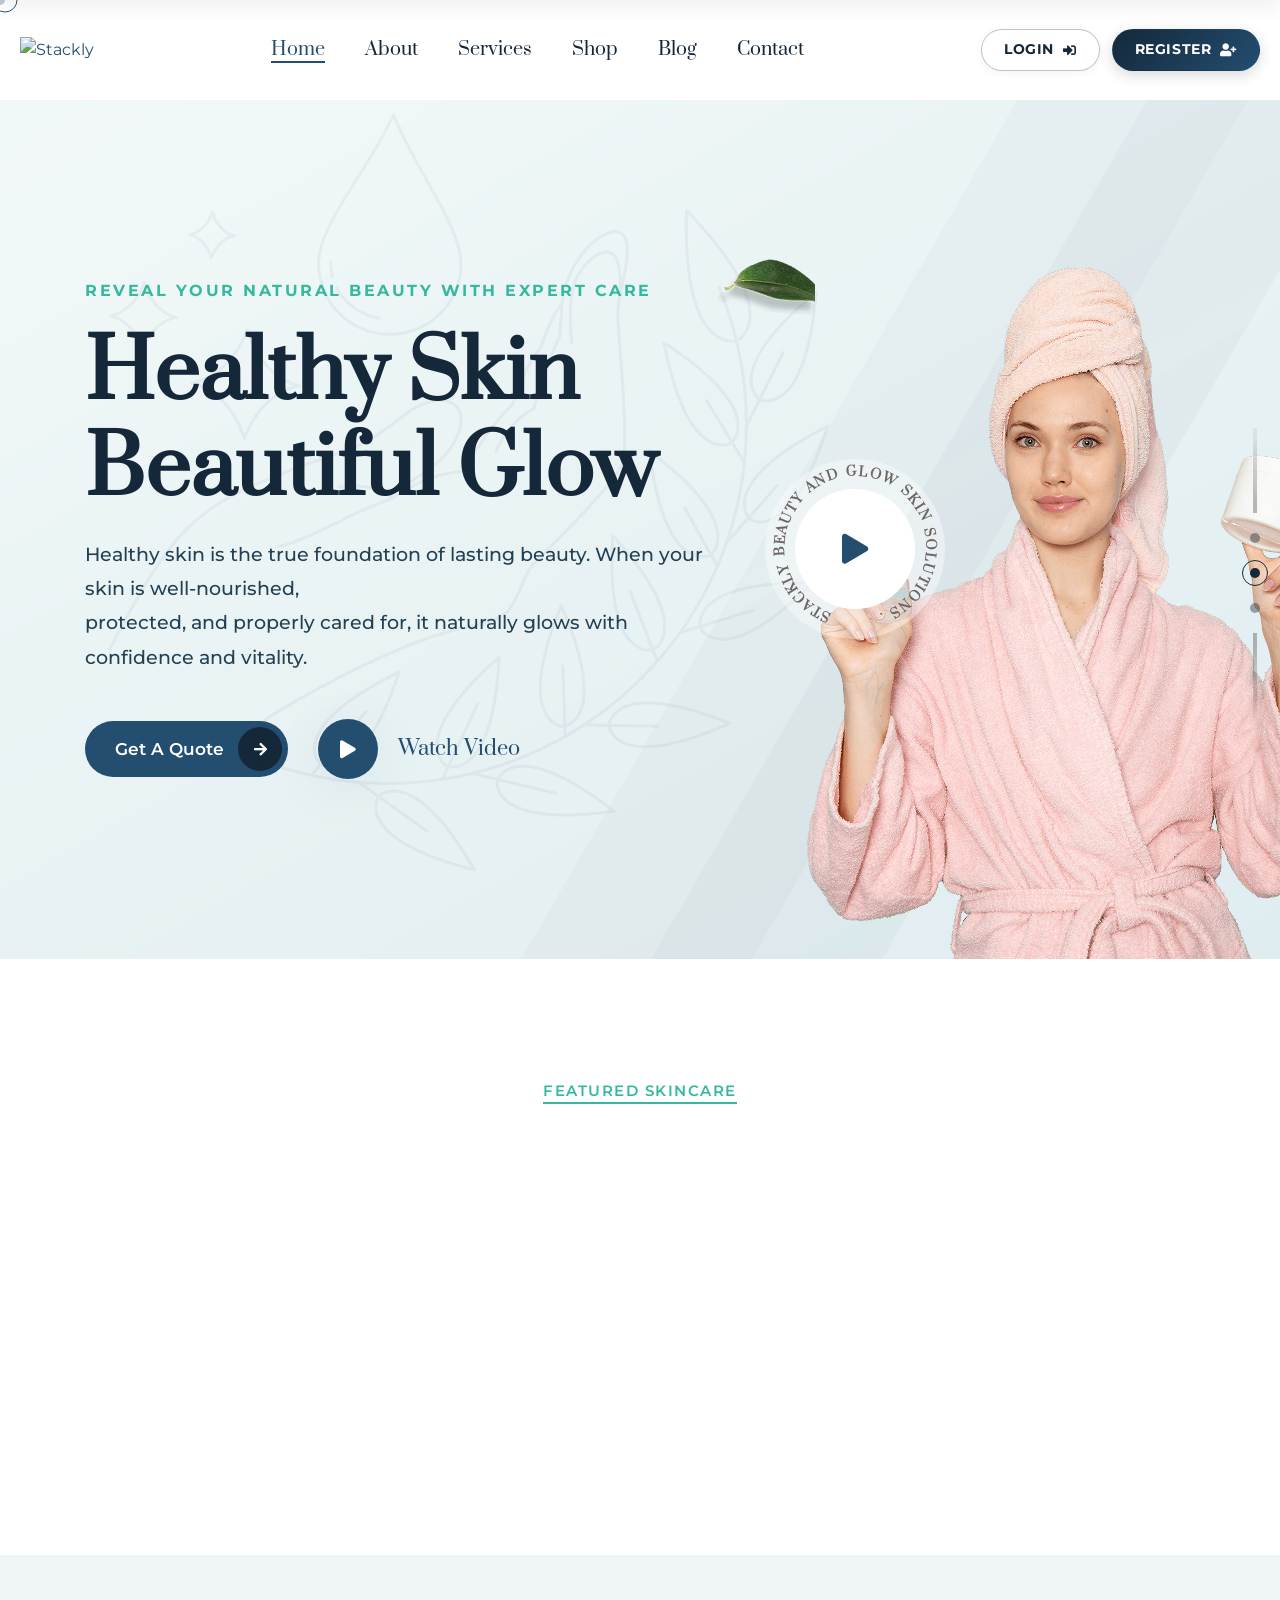
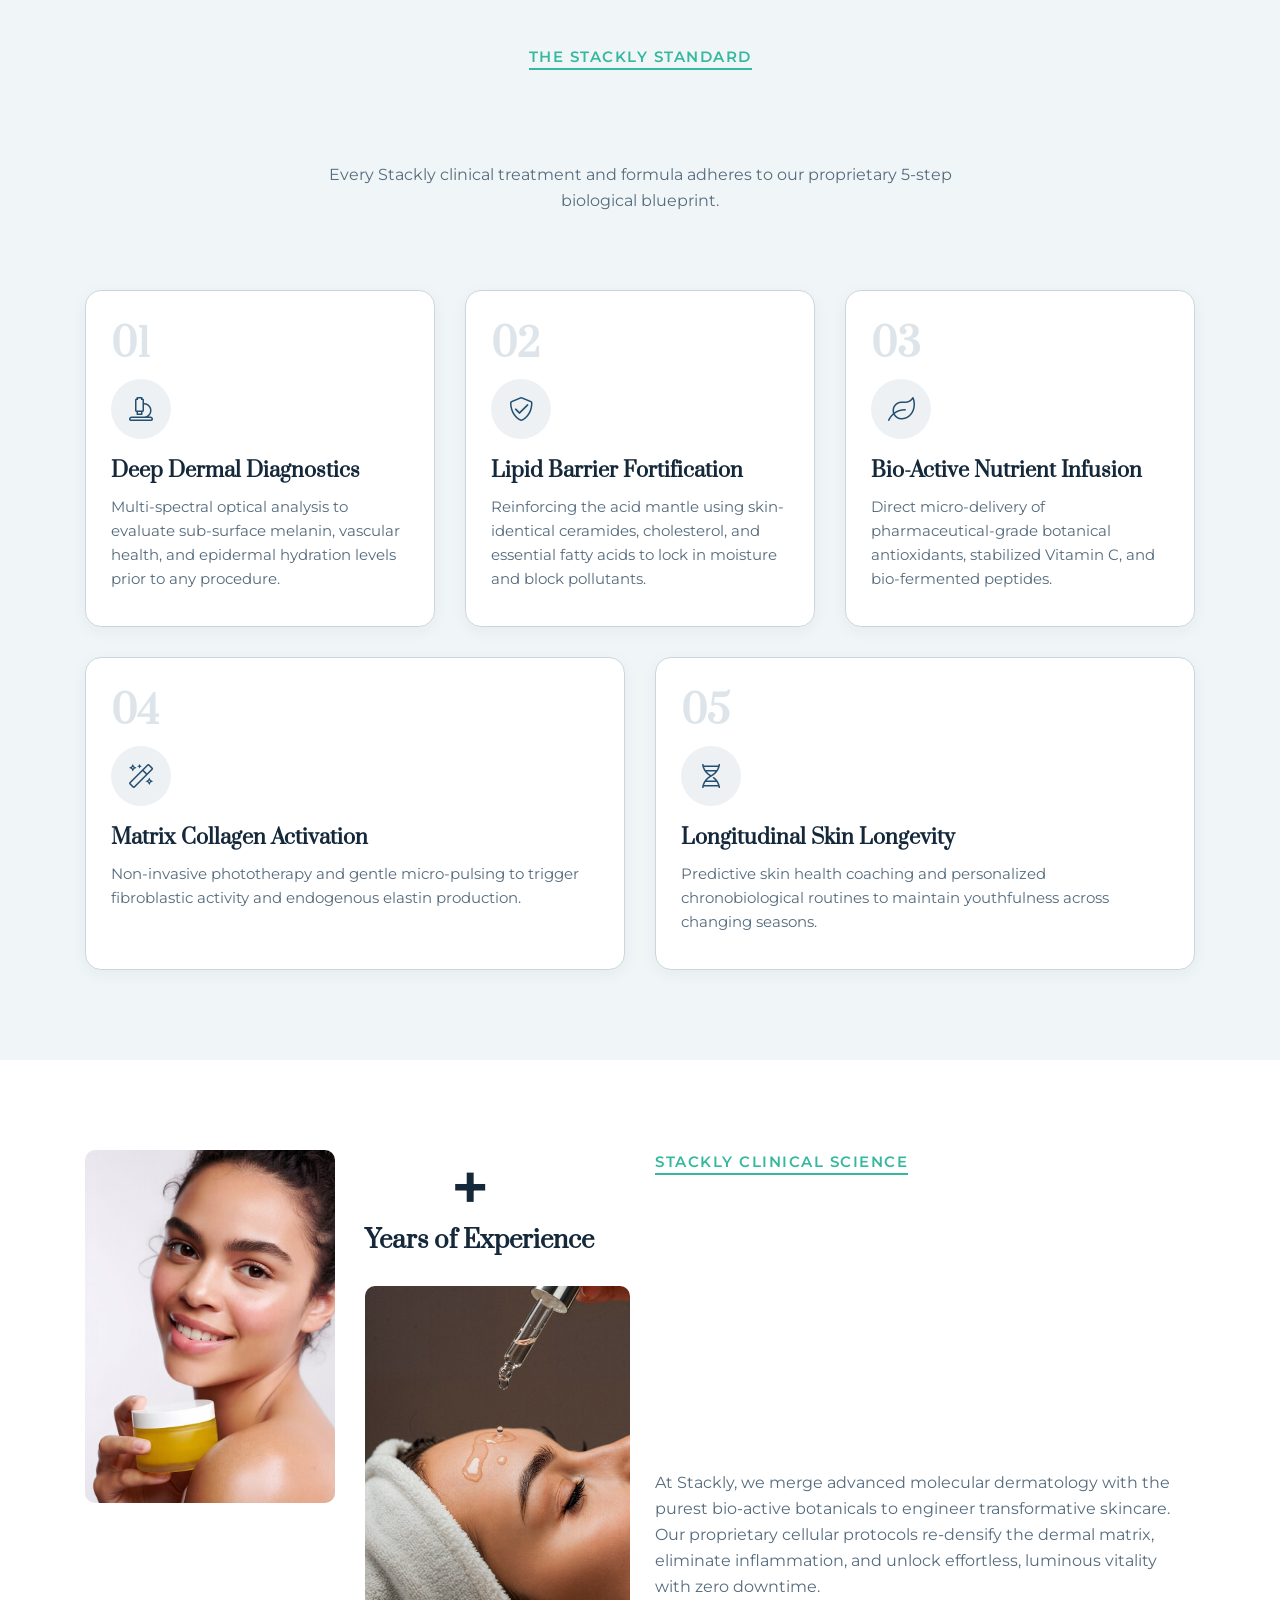
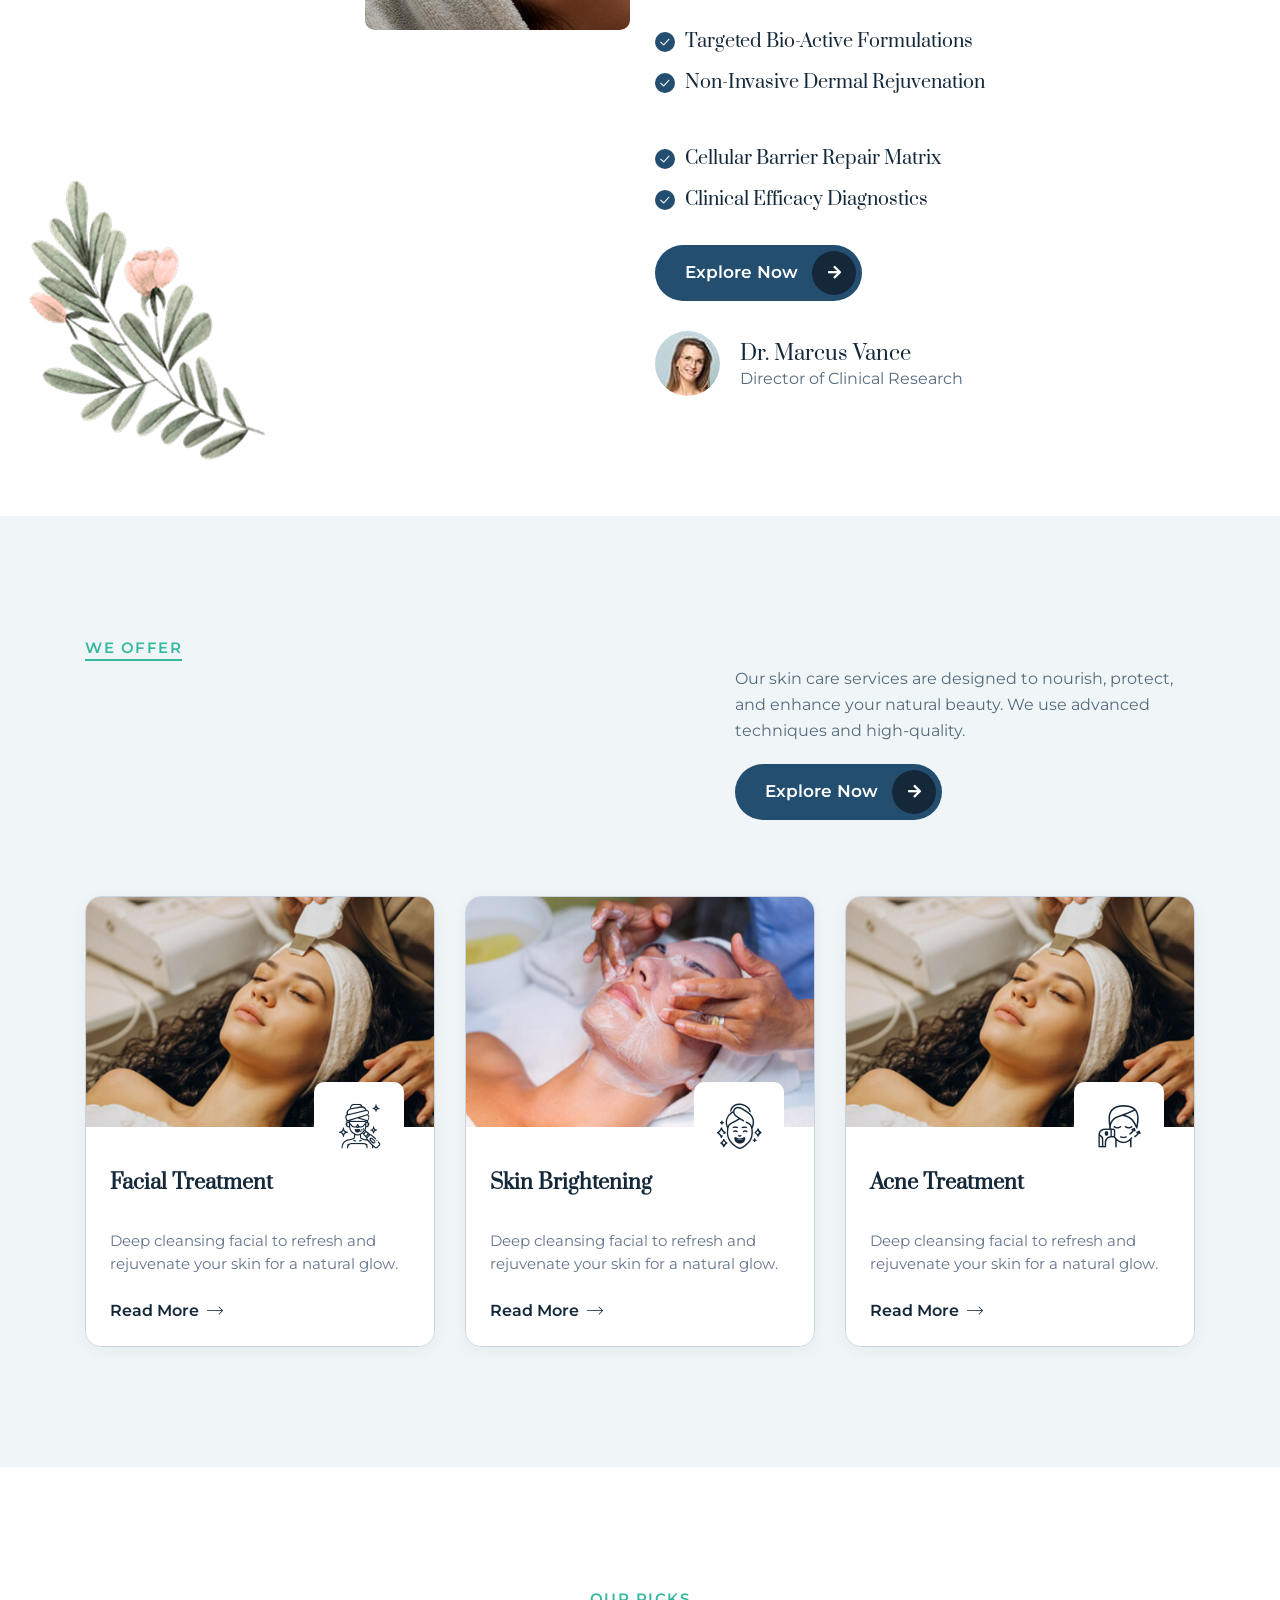
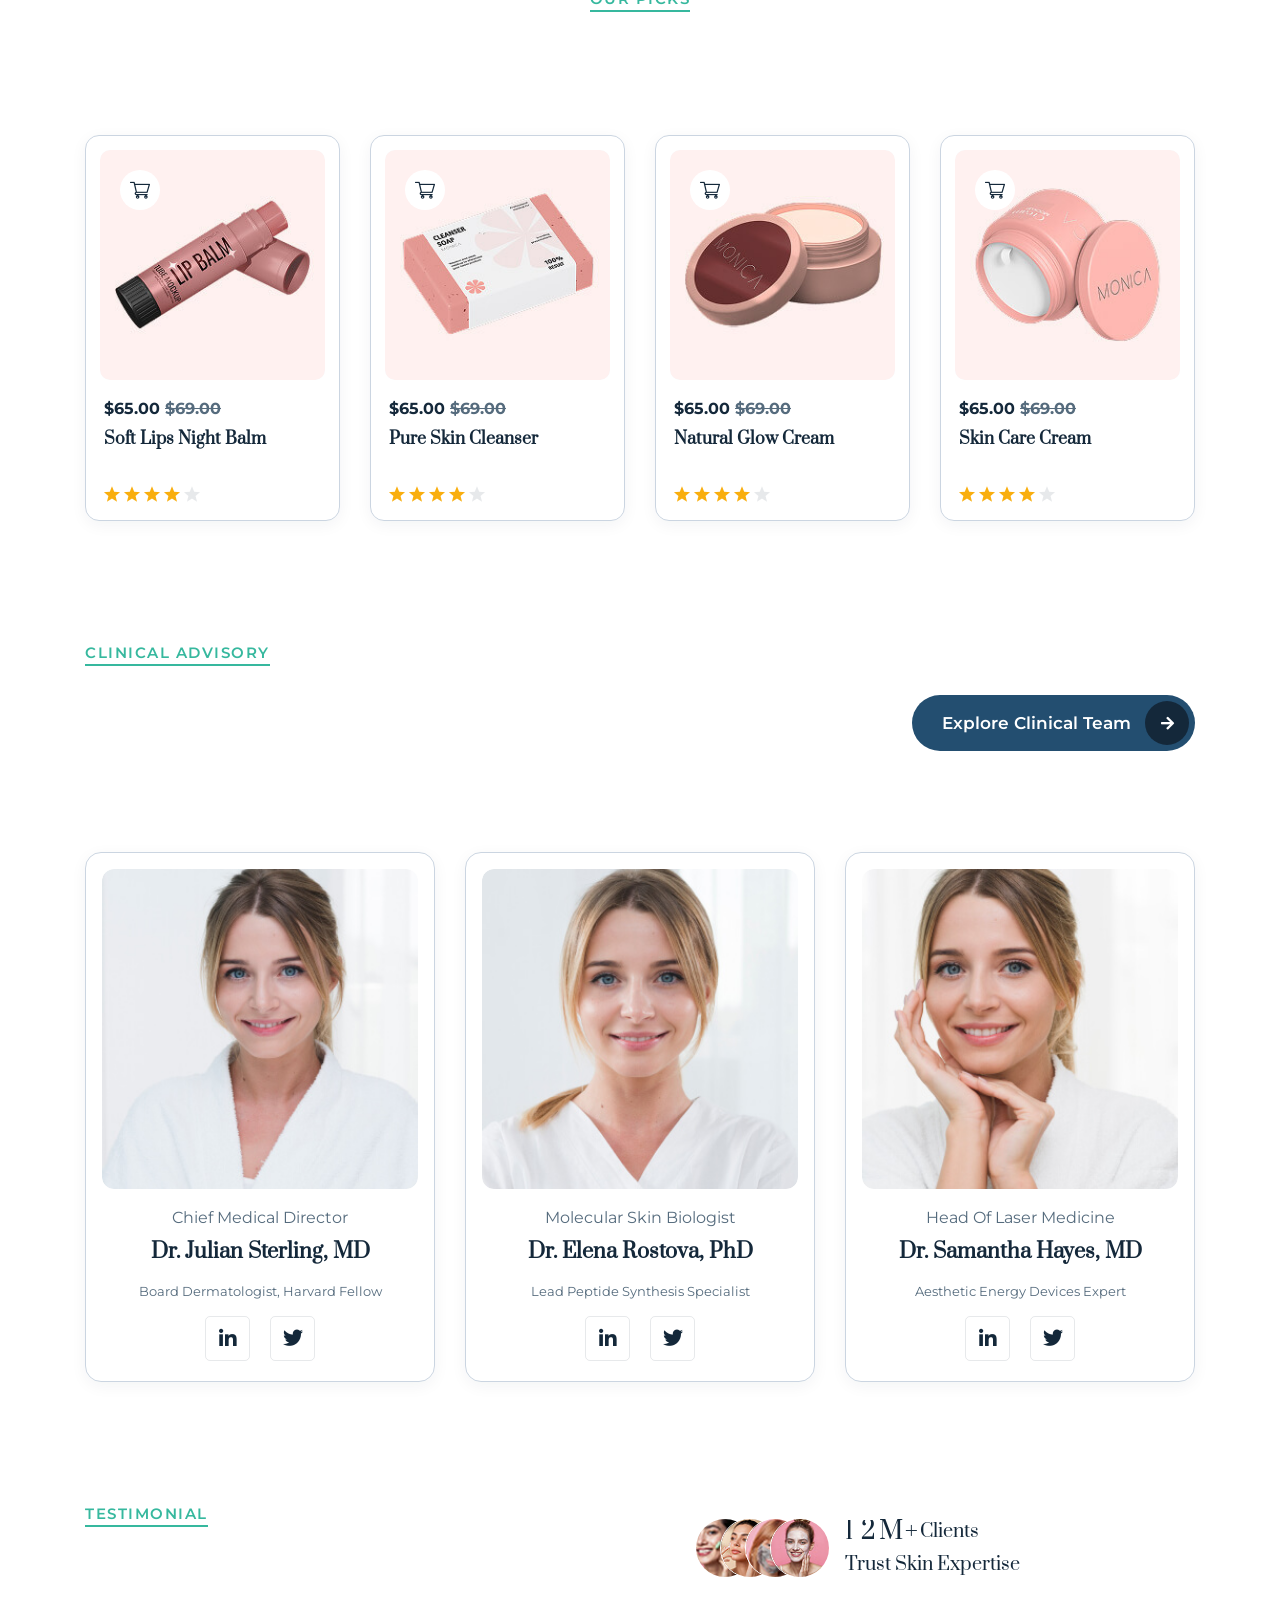
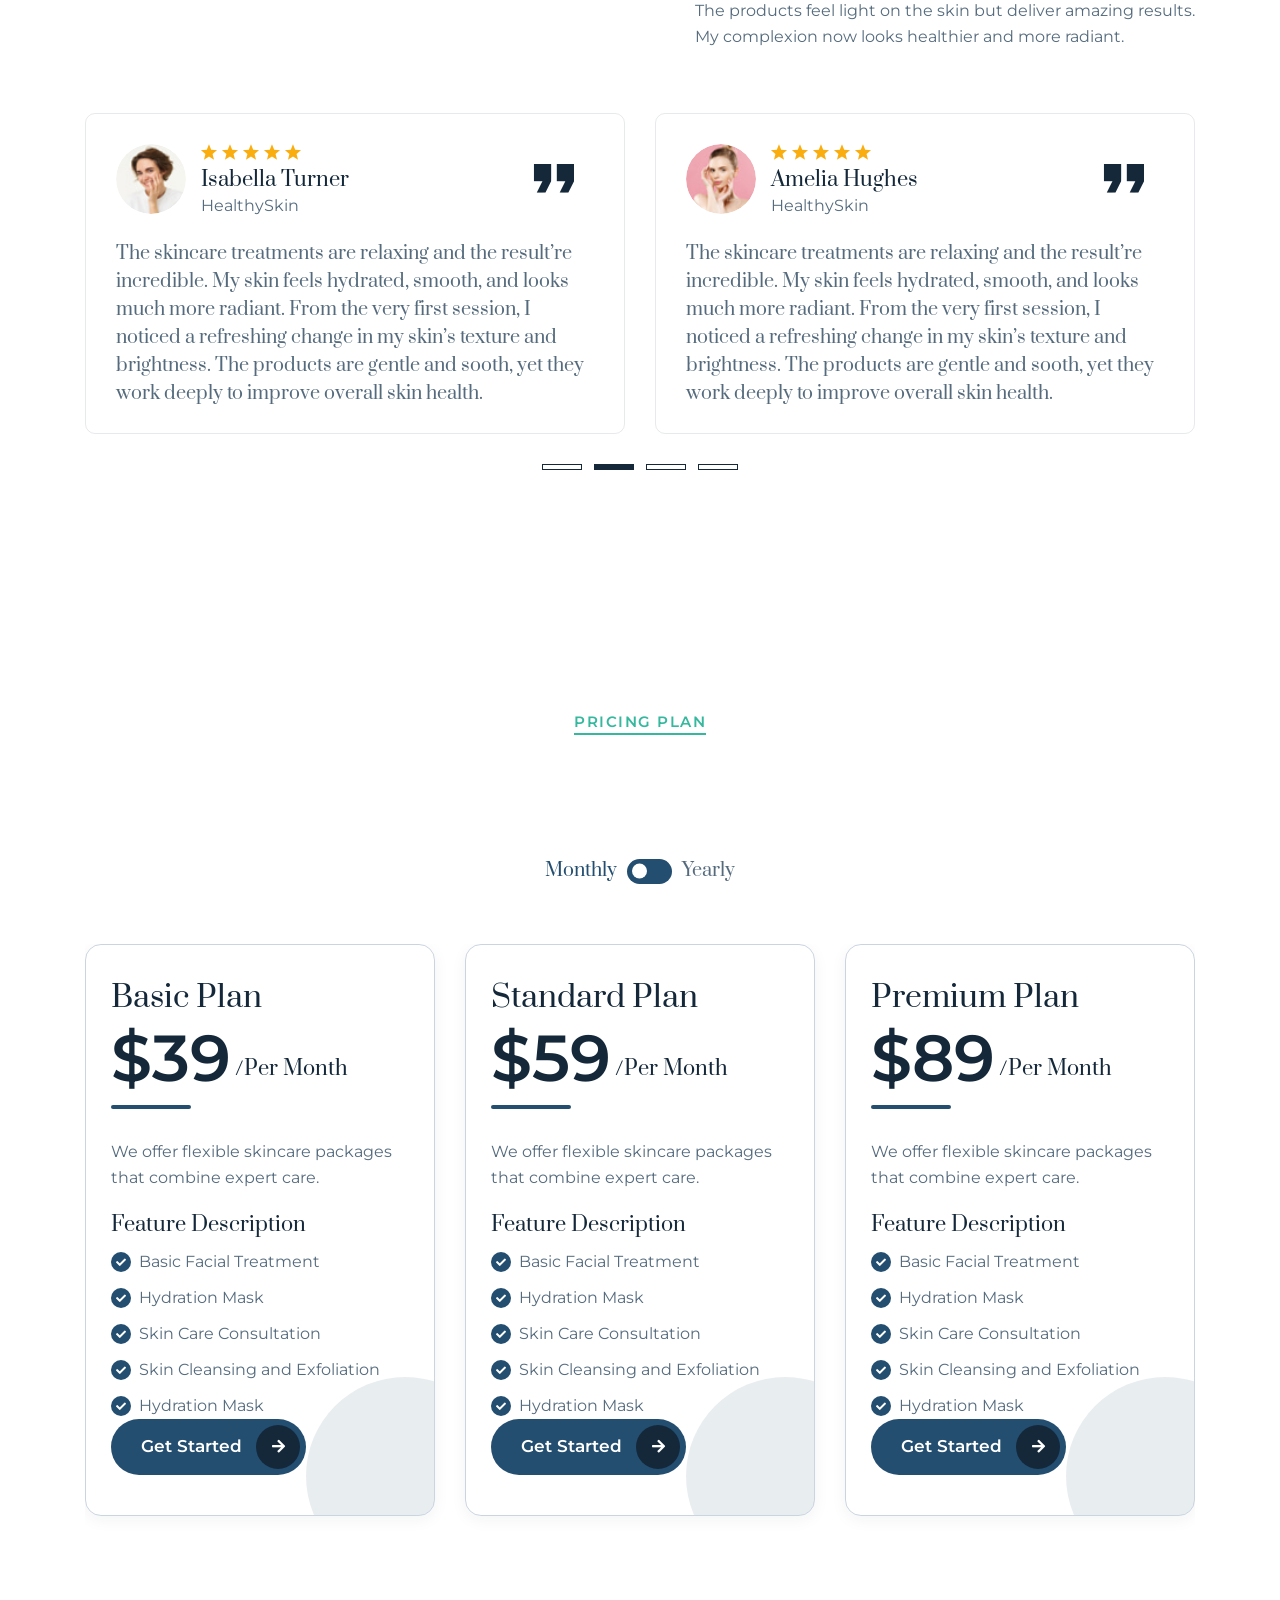
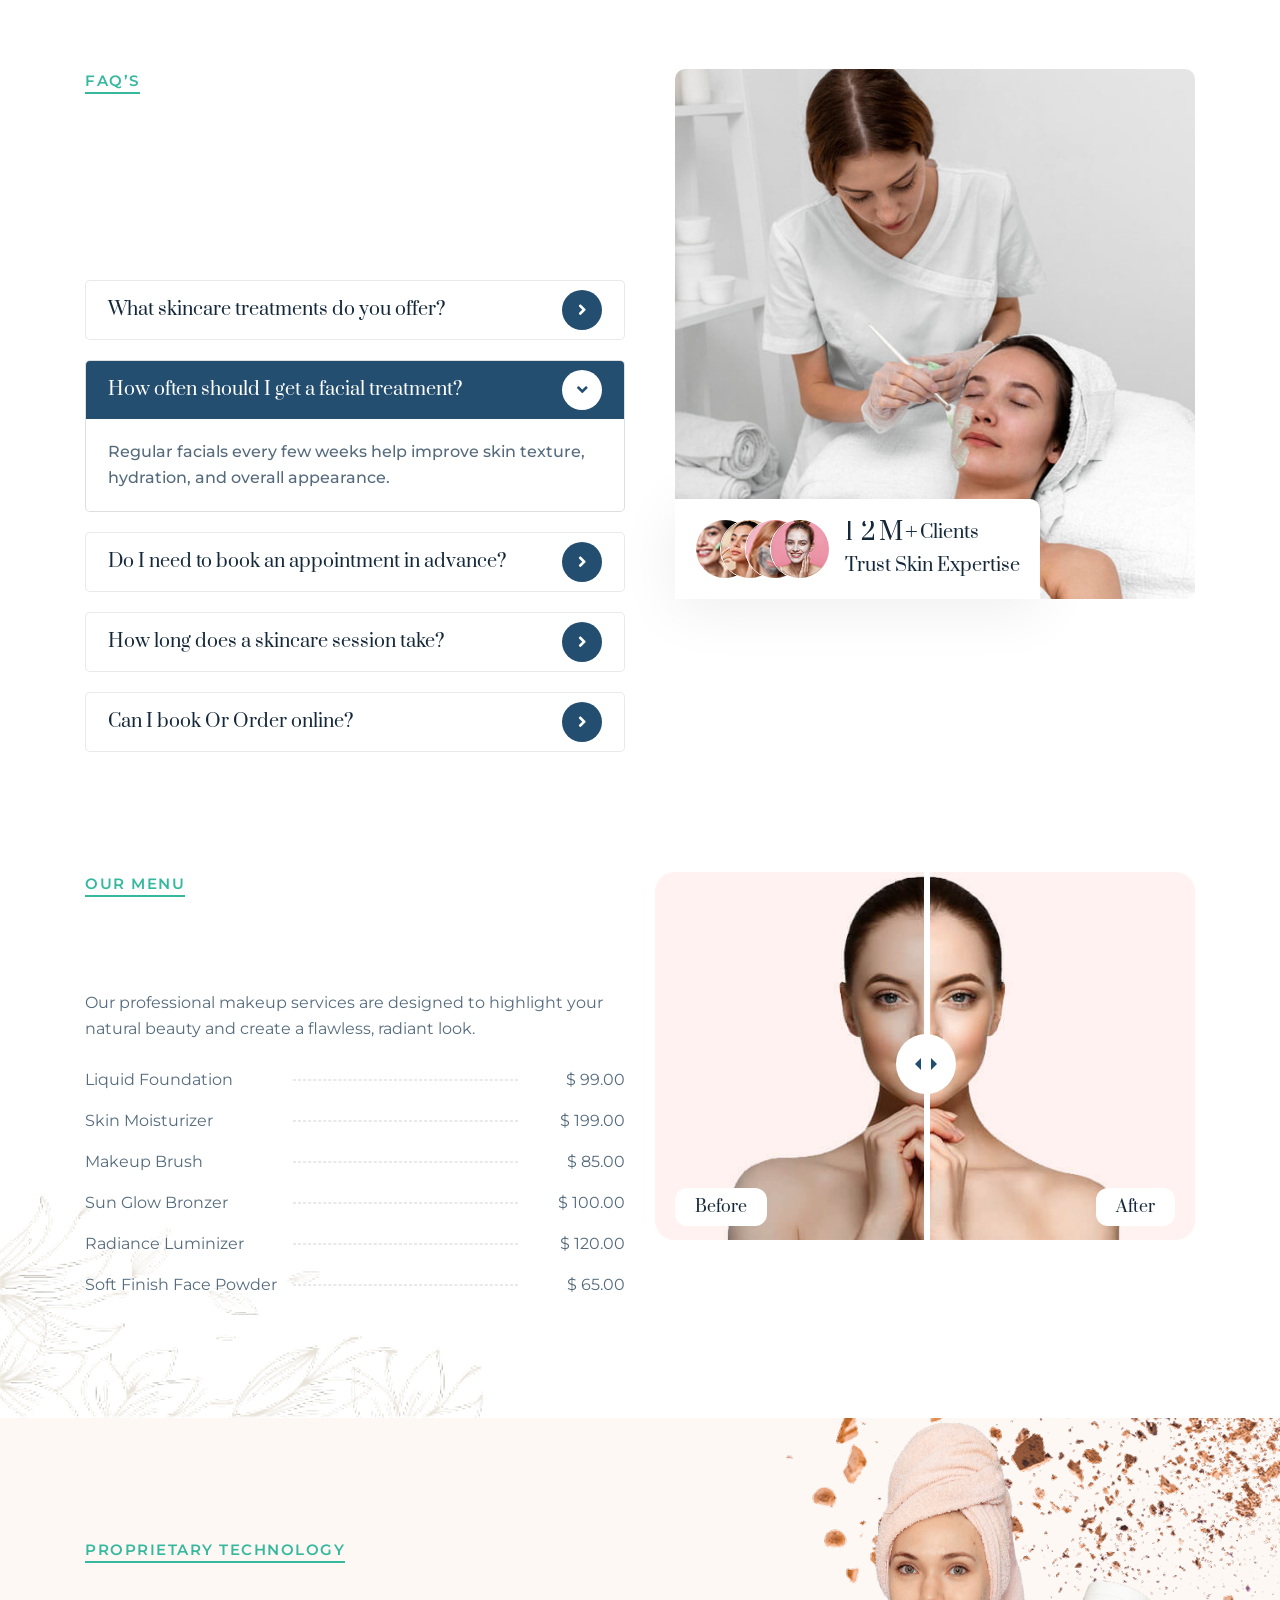
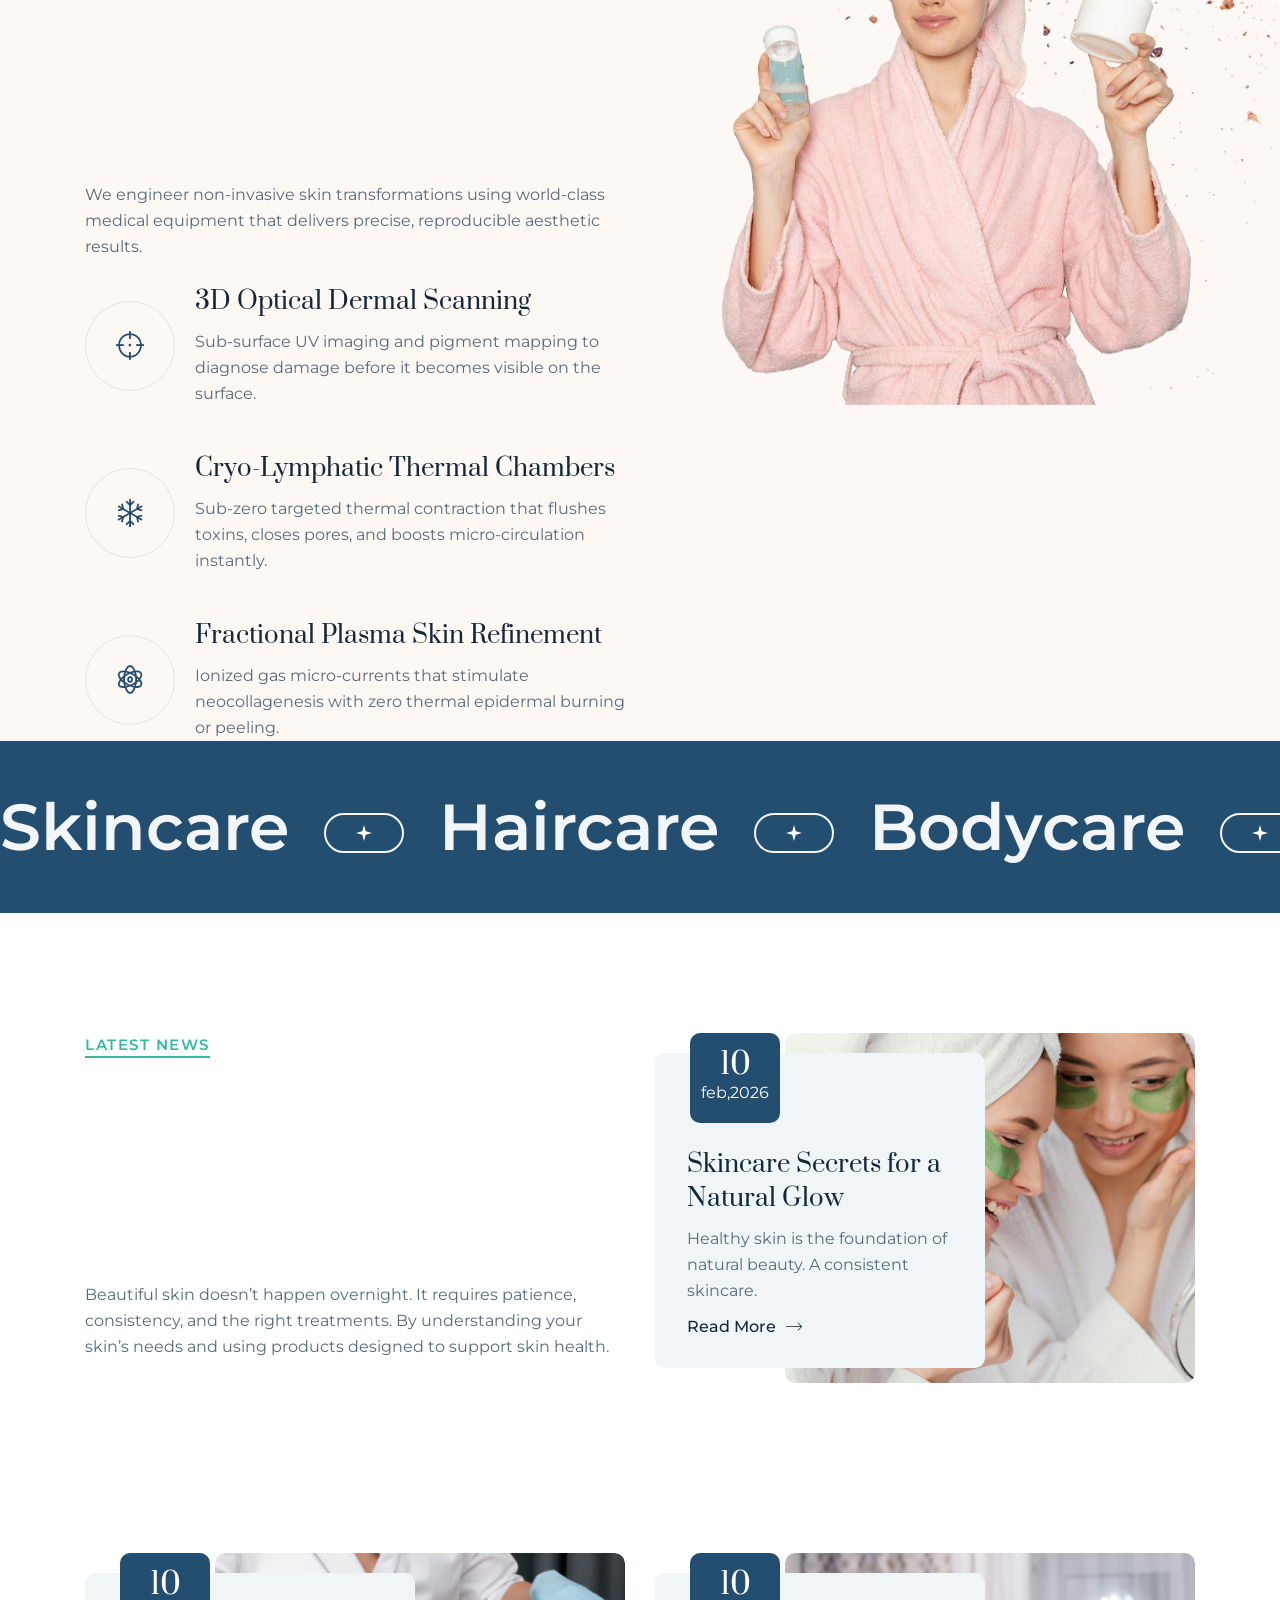
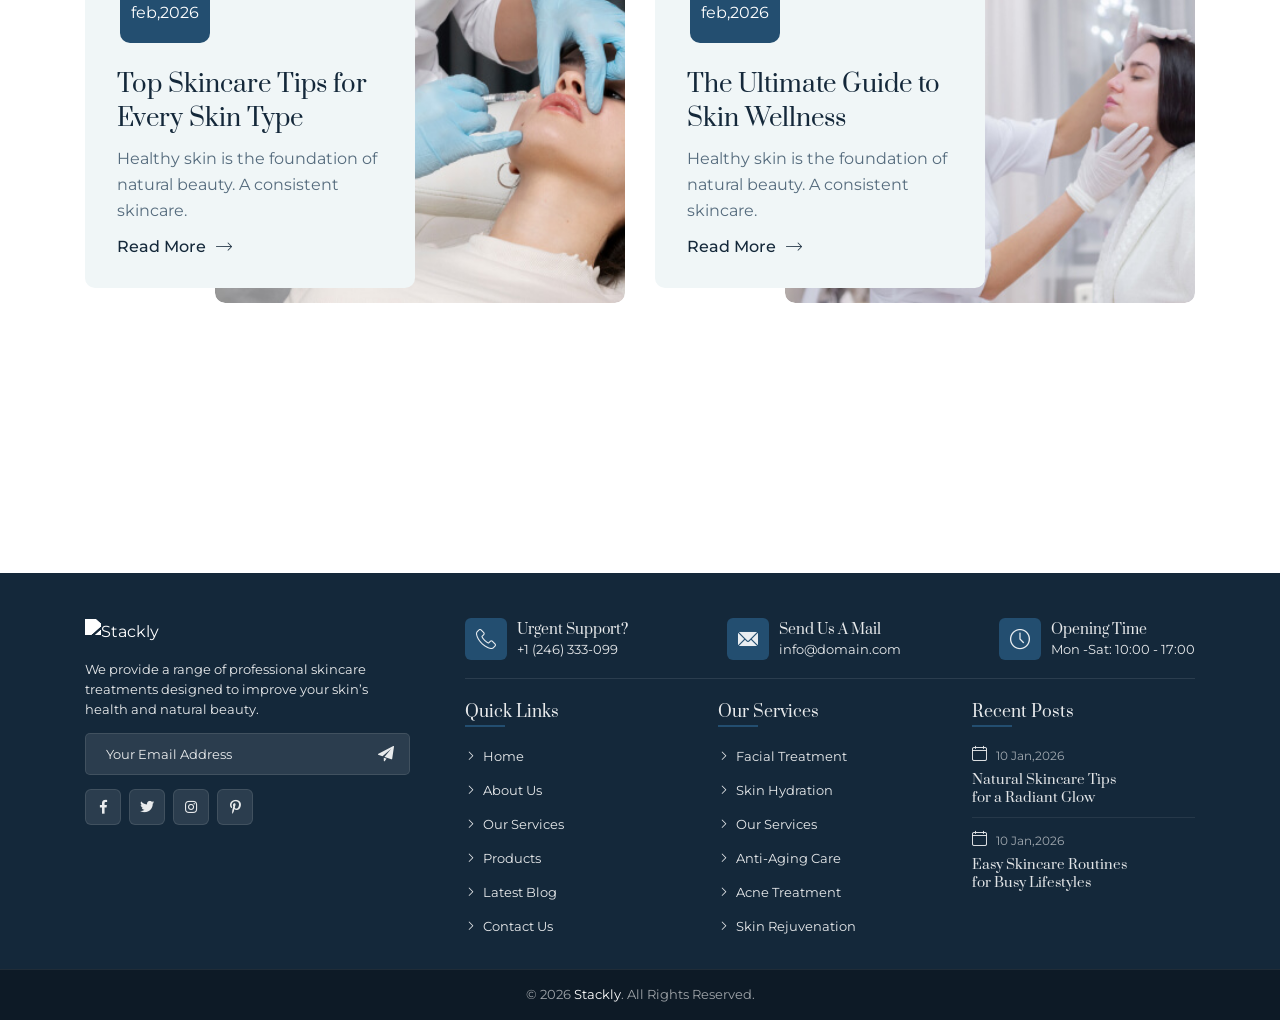
==== index.html @ 18c50d0d "feat: complete Beauty Clinic platform with role-based auth, register & login flow, and confirm passw" ====
<!DOCTYPE html><html lang="en"><head>
    <meta charset="utf-8">
    <meta name="viewport" content="width=device-width, initial-scale=1.0">
    <title> Home || Stackly </title>
    <!-- Favicon removed -->
    <link rel="icon" href="data:,">
    <meta name="description" content="Stackly ">

    <!-- fonts -->
    <link rel="preconnect" href="https://fonts.googleapis.com">
    <link rel="preconnect" href="https://fonts.gstatic.com" crossorigin="">
    <link href="https://fonts.googleapis.com/css2?family=Montserrat:ital,wght@0,100..900;1,100..900&amp;display=swap" rel="stylesheet">
    <link href="https://fonts.googleapis.com/css2?family=Prata&amp;display=swap" rel="stylesheet">


    <!-- All Bundled CSS -->
    <link rel="stylesheet" href="css/style.css">
    <link rel="stylesheet" href="css/custom-auth-dashboard.css?v=2.4">
</head>

<body class="custom-cursor">

    <div class="custom-cursor__cursor"></div>
    <div class="custom-cursor__cursor-two"></div>

    <!--Start Preloader-->
    <div id="preloader">
        <div class="preloader">
            <span></span>
            <span></span>
        </div>
    </div>
    <!--End Preloader-->



    <!-- Start sidebar widget content -->
    <div class="xs-sidebar-group info-group info-sidebar">
        <div class="xs-overlay xs-bg-black"></div>
        <div class="xs-sidebar-widget">
            <div class="sidebar-widget-container">
                <div class="widget-heading">
                    <a href="#" class="close-side-widget">X</a>
                </div>
                <div class="sidebar-textwidget">
                    <div class="sidebar-info-contents">
                        <div class="content-inner">
                            <div class="logo"><a href="index.html"><img src="images/logo-stackly.png" alt="Stackly" style="max-height: 48px; width: auto;"></a></div>
                            <div class="content-box">
                                <h4>About Us</h4>
                                <div class="inner-text">
                                    <p>Contrary to popular belief, Lorem Ipsum is not simply random text. It has
                                        roots in a piece of classical Latin literature from 45 BC, making it over
                                        2000 years old.
                                    </p>
                                </div>
                            </div>

                            <div class="form-inner">
                                <h4>Get a free quote</h4>
                                <form action="assets/inc/sendemail.php" method="POST" class="contact-form-validated">
                                    <div class="form-group">
                                        <input type="text" name="name" placeholder="Name" required="">
                                    </div>
                                    <div class="form-group">
                                        <input type="email" name="email" placeholder="Email" required="">
                                    </div>
                                    <div class="form-group">
                                        <textarea name="message" placeholder="Message..." required=""></textarea>
                                    </div>
                                    <div class="form-group message-btn">
                                        <button class="thm-btn" data-text="Submit Now +" type="submit" data-loading-text="Please wait...">Submit Now
                                            <span class="fas fa-arrow-right"></span>
                                        </button>
                                    </div>
                                    <div class="result"></div>
                                </form>
                            </div>

                            <div class="sidebar-contact-info">
                                <h4>Contact Info</h4>
                                <ul class="list-unstyled">
                                    <li>
                                        <span class="icon-maps-and-flags"></span> 88 broklyn street, New York
                                    </li>
                                    <li>
                                        <span class="icon-call"></span>
                                        <a href="tel:123456789">+1 555-9990-153</a>
                                    </li>
                                    <li>
                                        <span class="icon-email"></span>
                                        <a href="mailto:info@example.com">info@example.com</a>
                                    </li>
                                </ul>
                            </div>
                            <div class="thm-social-link1">
                                <ul class="social-box list-unstyled">
                                    <li>
                                        <a href="#"><i class="fab fa-facebook-f" aria-hidden="true"></i></a>
                                    </li>
                                    <li>
                                        <a href="#"><i class="fab fa-twitter" aria-hidden="true"></i></a>
                                    </li>
                                    <li>
                                        <a href="#"><i class="fab fa-pinterest-p" aria-hidden="true"></i></a>
                                    </li>
                                    <li>
                                        <a href="#"><i class="fab fa-instagram" aria-hidden="true"></i></a>
                                    </li>
                                </ul>
                            </div>
                        </div>
                    </div>
                </div>
            </div>
        </div>
    </div>
    <!-- End sidebar widget content -->


    <div class="page-wrapper">
        <header class="main-header">
            <nav class="main-menu">
                <div class="main-menu__wrapper">
                    <div class="main-menu__wrapper-inner">
                        <div class="main-menu__left">
                            <div class="main-menu__logo">
                                <a href="index.html"><img src="images/logo-stackly.png" alt="Stackly" style="max-height: 48px; width: auto;"></a>
                            </div>
                        </div>
                        <div class="main-menu__main-menu-box">
                            <a href="#" class="mobile-nav__toggler"><i class="fa fa-bars"></i></a>
                            <ul class="main-menu__list">
                                <li class="current">
                                    <a href="index.html">Home</a>
                                </li>
                                <li>
                                    <a href="about.html">About</a>
                                </li>
                                <li>
                                    <a href="services.html">Services</a>
                                </li>
                                <li>
                                    <a href="products.html">Shop</a>
                                </li>
                                <li>
                                    <a href="blog.html">Blog</a>
                                </li>
                                <li>
                                    <a href="contact.html">Contact</a>
                                </li>
                            </ul>
                        </div>
                        <div class="main-menu__right">
                            <div class="main-menu__call">
                                <div class="main-menu__call-icon">
                                    <i class="icon-telephone"></i>
                                </div>
                                <div class="main-menu__call-content">
                                    <p class="main-menu__call-sub-title">Call Anytime</p>
                                    <h5 class="main-menu__call-number"><a href="tel:9288006780">+92 ( 8800 ) - 6780</a></h5>
                                </div>
                            </div>
                            <div class="main-menu__search-cart-box">
                                <div class="main-menu__search-cart-box">
                                    <div class="main-menu__search-box">
                                        <a href="#" class="main-menu__search searcher-toggler-box fal fa-search"></a>
                                    </div>
                                    <div class="main-menu__cart-box">
                                        <a href="cart.html" class="main-menu__cart">
                                            <span class="fal fa-shopping-cart"></span>
                                            <span class="main-menu__cart-count">02</span>
                                        </a>
                                    </div>
                                </div>
                            </div>
                            <div class="main-menu__nav-sidebar-icon">
                                <a class="navSidebar-button" href="#">
                                    <span class="icon-dots-menu-one"></span>
                                    <span class="icon-dots-menu-two"></span>
                                    <span class="icon-dots-menu-three"></span>
                                </a>
                            </div>
                            <div class="main-menu__btn-box auth-nav-box" id="authNavBox">
                                <div class="auth-nav-group guest-nav-actions" id="guestNavActions">
                                    <a class="thm-btn auth-nav-btn auth-nav-btn-login" href="login.html" id="navLoginBtn">
                                        <span>Login</span>
                                        <i class="fas fa-sign-in-alt"></i>
                                    </a>
                                    <a class="thm-btn auth-nav-btn auth-nav-btn-register" href="register.html" id="navRegisterBtn">
                                        <span>Register</span>
                                        <i class="fas fa-user-plus"></i>
                                    </a>
                                </div>
                                <div class="auth-nav-group user-nav-actions" id="userNavActions" style="display: none;">
                                    <a class="thm-btn auth-nav-btn auth-nav-btn-dashboard" href="dashboard.html" id="navDashboardBtn">
                                        <i class="fas fa-th-large"></i>
                                        <span>Dashboard</span>
                                    </a>
                                    <button type="button" class="auth-nav-logout-btn" title="Logout" aria-label="Logout">
                                        <i class="fas fa-sign-out-alt"></i>
                                    </button>
                                </div>
                            </div>
                        </div>
                    </div>
                </div>
            </nav>
        </header>

        <div class="stricky-header stricked-menu main-menu">
            <div class="sticky-header__content"></div><!-- /.sticky-header__content -->
        </div><!-- /.stricky-header -->
<!--Main Slider Start-->
<section class="main-slider">
<div class="swiper-container main-slider__carousel">
<div class="swiper-wrapper">
<div class="swiper-slide">
<div class="main-slider__bg" style="background-image: url(assets/images/backgrounds/slider-1-1.jpg);"></div>
<div class="main-slider__shape-1"></div>
<div class="main-slider__shape-2"></div>
<div class="main-slider__shape-3 float-bob-y">
<img alt="main-slider-shape" src="images/main-slider-shape-3.png"/>
</div>
<div class="container">
<div class="row">
<div class="col-xl-12">
<div class="main-slider__content">
<p class="main-slider__sub-title">True Beauty Starts with Healthy Skin</p>
<h2 class="main-slider__title">Glow Starts with <br/> Healthy Skin</h2>
<p class="main-slider__text">Healthy skin is the true foundation of lasting
                                            beauty. When your skin is well-nourished, <br/> protected, and properly cared
                                            for, it naturally glows with confidence and vitality.</p>
<div class="main-slider__btn-and-video-box">
<div class="main-slider__btn-box">
<a class="thm-btn" href="404.html">Get a Quote
                                                    <span class="fas fa-arrow-right"></span>
</a>
</div>
<div class="main-slider__video-link">
<a class="video-popup" href="404.html">
<div class="main-slider__video-icon">
<span class="fa fa-play"></span>
<i class="ripple"></i>
</div>
</a>
<h4 class="main-slider__video-title">Watch Video</h4>
</div>
</div>
<div class="main-slider__img-box">
<div class="main-slider__img">
<img alt="main-slider-img" src="images/main-slider-img-1-1.png"/>
</div>
<div class="main-slider__img-shape">
<img alt="main-slider-img-shape" src="images/main-slider-img-shape-1.png"/>
</div>
<div class="main-slider__img-shape-2">
<img alt="main-slider-img-shape" src="images/main-slider-img-shape-2.png"/>
</div>
<div class="main-slider__circle-text">
<div class="main-slider__round-text-box">
<div class="inner">
<div class="main-slider__curved-circle rotate-me">
                                                            Stackly Beauty and Glow Skin Solutions .
                                                        </div>
</div>
<div class="overlay-icon-box">
<a class="video-popup" href="404.html"><i class="fas fa-play"></i></a>
</div>
</div>
</div>
</div>
</div>
</div>
</div>
</div>
</div>
<div class="swiper-slide">
<div class="main-slider__bg" style="background-image: url(assets/images/backgrounds/slider-1-1.jpg);"></div>
<div class="main-slider__shape-1"></div>
<div class="main-slider__shape-2"></div>
<div class="main-slider__shape-3 float-bob-y">
<img alt="main-slider-shape" src="images/main-slider-shape-3.png"/>
</div>
<div class="container">
<div class="row">
<div class="col-xl-12">
<div class="main-slider__content">
<p class="main-slider__sub-title">Reveal Your Natural Beauty with Expert Care
                                        </p>
<h2 class="main-slider__title">Healthy Skin <br/> Beautiful Glow</h2>
<p class="main-slider__text">Healthy skin is the true foundation of lasting
                                            beauty. When your skin is well-nourished, <br/> protected, and properly cared
                                            for, it naturally glows with confidence and vitality.</p>
<div class="main-slider__btn-and-video-box">
<div class="main-slider__btn-box">
<a class="thm-btn" href="404.html">Get a Quote
                                                    <span class="fas fa-arrow-right"></span>
</a>
</div>
<div class="main-slider__video-link">
<a class="video-popup" href="404.html">
<div class="main-slider__video-icon">
<span class="fa fa-play"></span>
<i class="ripple"></i>
</div>
</a>
<h4 class="main-slider__video-title">Watch Video</h4>
</div>
</div>
<div class="main-slider__img-box">
<div class="main-slider__img">
<img alt="main-slider-img" src="images/main-slider-img-1-2.png"/>
</div>
<div class="main-slider__img-shape">
<img alt="main-slider-img-shape" src="images/main-slider-img-shape-1.png"/>
</div>
<div class="main-slider__img-shape-2">
<img alt="main-slider-img-shape" src="images/main-slider-img-shape-2.png"/>
</div>
<div class="main-slider__circle-text">
<div class="main-slider__round-text-box">
<div class="inner">
<div class="main-slider__curved-circle rotate-me">
                                                            Stackly Beauty and Glow Skin Solutions .
                                                        </div>
</div>
<div class="overlay-icon-box">
<a class="video-popup" href="404.html"><i class="fas fa-play"></i></a>
</div>
</div>
</div>
</div>
</div>
</div>
</div>
</div>
</div>
<div class="swiper-slide">
<div class="main-slider__bg" style="background-image: url(assets/images/backgrounds/slider-1-1.jpg);"></div>
<div class="main-slider__shape-1"></div>
<div class="main-slider__shape-2"></div>
<div class="main-slider__shape-3 float-bob-y">
<img alt="main-slider-shape" src="images/main-slider-shape-3.png"/>
</div>
<div class="container">
<div class="row">
<div class="col-xl-12">
<div class="main-slider__content">
<p class="main-slider__sub-title">Fresh, Radiant &amp; Naturally Beautiful Skin</p>
<h2 class="main-slider__title">Your Journey to <br/> Perfect Skin</h2>
<p class="main-slider__text">Healthy skin is the true foundation of lasting
                                            beauty. When your skin is well-nourished, <br/> protected, and properly cared
                                            for, it naturally glows with confidence and vitality.</p>
<div class="main-slider__btn-and-video-box">
<div class="main-slider__btn-box">
<a class="thm-btn" href="404.html">Get a Quote
                                                    <span class="fas fa-arrow-right"></span>
</a>
</div>
<div class="main-slider__video-link">
<a class="video-popup" href="404.html">
<div class="main-slider__video-icon">
<span class="fa fa-play"></span>
<i class="ripple"></i>
</div>
</a>
<h4 class="main-slider__video-title">Watch Video</h4>
</div>
</div>
<div class="main-slider__img-box">
<div class="main-slider__img">
<img alt="main-slider-img" src="images/main-slider-img-1-3.png"/>
</div>
<div class="main-slider__img-shape">
<img alt="main-slider-img-shape" src="images/main-slider-img-shape-1.png"/>
</div>
<div class="main-slider__img-shape-2">
<img alt="main-slider-img-shape" src="images/main-slider-img-shape-2.png"/>
</div>
<div class="main-slider__circle-text">
<div class="main-slider__round-text-box">
<div class="inner">
<div class="main-slider__curved-circle rotate-me">
                                                            Stackly Beauty and Glow Skin Solutions .
                                                        </div>
</div>
<div class="overlay-icon-box">
<a class="video-popup" href="404.html"><i class="fas fa-play"></i></a>
</div>
</div>
</div>
</div>
</div>
</div>
</div>
</div>
</div>
</div>
<div class="swiper-pagination" id="main-slider-pagination"></div>
<!-- If we need navigation buttons -->
</div>
</section>
<!--Main Slider End-->
<!--Feature One Start -->
<section class="feature-one">
<div class="container">
<div class="section-title text-center sec-title-animation animation-style1">
<div class="section-title__tagline-box">
<p class="section-title__tagline">Featured Skincare</p>
<div class="section-title__tagline-shape"></div>
</div>
<h2 class="section-title__title title-animation">Beauty and Glow Skin Solutions</h2>
</div>
<div class="feature-one__inner">
<div class="row">
<!--Feature One Single Start -->
<div class="col-xl-3 col-lg-6 col-md-6 wow fadeInLeft" data-wow-delay="0ms" data-wow-duration="1500ms">
<div class="feature-one__single">
<div class="feature-one__img">
<img alt="feature-one-image" src="images/feature-1-1.jpg"/>
<div class="feature-one__content">
<h4 class="feature-one__title"><a href="404.html">Deep Hydration
                                                <br/> Therapy</a></h4>
<p class="feature-one__text">Restore moisture and keep your skin soft, smooth,
                                            and naturally radiant.</p>
<div class="feature-one__btn-box">
<a class="thm-btn" href="404.html">Get A Quote
                                                <span class="fas fa-arrow-right"></span>
</a>
</div>
</div>
</div>
</div>
</div>
<!--Feature One Single End -->
<!--Feature One Single Start -->
<div class="col-xl-3 col-lg-6 col-md-6 wow fadeInRight" data-wow-delay="0ms" data-wow-duration="1500ms">
<div class="feature-one__single">
<div class="feature-one__img">
<img alt="feature-one-image" src="images/feature-1-2.jpg"/>
<div class="feature-one__content">
<h4 class="feature-one__title"><a href="404.html">Anti-Aging <br/>
                                                Solutions</a></h4>
<p class="feature-one__text">Restore moisture and keep your skin soft, smooth,
                                            and naturally radiant.</p>
<div class="feature-one__btn-box">
<a class="thm-btn" href="404.html">Get A Quote
                                                <span class="fas fa-arrow-right"></span>
</a>
</div>
</div>
</div>
</div>
</div>
<!--Feature One Single End -->
<!--Feature One Single Start -->
<div class="col-xl-3 col-lg-6 col-md-6 wow fadeInLeft" data-wow-delay="0ms" data-wow-duration="1500ms">
<div class="feature-one__single">
<div class="feature-one__img">
<img alt="feature-one-image" src="images/feature-1-3.jpg"/>
<div class="feature-one__content">
<h4 class="feature-one__title"><a href="404.html">Acne &amp; Blemish
                                                <br/> Treatment</a>
</h4>
<p class="feature-one__text">Restore moisture and keep your skin soft, smooth,
                                            and naturally radiant.</p>
<div class="feature-one__btn-box">
<a class="thm-btn" href="404.html">Get A Quote
                                                <span class="fas fa-arrow-right"></span>
</a>
</div>
</div>
</div>
</div>
</div>
<!--Feature One Single End -->
<!--Feature One Single Start -->
<div class="col-xl-3 col-lg-6 col-md-6 wow fadeInRight" data-wow-delay="0ms" data-wow-duration="1500ms">
<div class="feature-one__single">
<div class="feature-one__img">
<img alt="feature-one-image" src="images/feature-1-4.jpg"/>
<div class="feature-one__content">
<h4 class="feature-one__title"><a href="404.html">Skin Brightening
                                                <br/> Care</a></h4>
<p class="feature-one__text">Restore moisture and keep your skin soft, smooth,
                                            and naturally radiant.</p>
<div class="feature-one__btn-box">
<a class="thm-btn" href="404.html">Get A Quote
                                                <span class="fas fa-arrow-right"></span>
</a>
</div>
</div>
</div>
</div>
</div>
<!--Feature One Single End -->
</div>
</div>
</div>
</section>
<!--Feature One End -->
<!-- Stackly 5-Pillar Skin Health Matrix Start -->
<section class="stackly-matrix-one" style="padding: 90px 0; background: var(--pureglow-primary);">
<div class="container">
<div class="section-title text-center sec-title-animation animation-style1">
<div class="section-title__tagline-box">
<p class="section-title__tagline">The Stackly Standard</p>
<div class="section-title__tagline-shape"></div>
</div>
<h2 class="section-title__title title-animation">The 5 Pillars of Healthy Cellular Longevity</h2>
<p style="max-width: 680px; margin: 15px auto 0; color: var(--pureglow-gray); font-size: 16px;">Every Stackly clinical treatment and formula adheres to our proprietary 5-step biological blueprint.</p>
</div>
<div class="row gutter-y-30" style="margin-top: 40px;">
<div class="col-xl-4 col-lg-6 col-md-6 wow fadeInUp" data-wow-delay="100ms">
<div class="stackly-card">
<div class="stackly-card__number">01</div>
<div class="stackly-card__icon"><i class="fal fa-microscope"></i></div>
<h3 class="stackly-card__title">Deep Dermal Diagnostics</h3>
<p class="stackly-card__text">Multi-spectral optical analysis to evaluate sub-surface melanin, vascular health, and epidermal hydration levels prior to any procedure.</p>
</div>
</div>
<div class="col-xl-4 col-lg-6 col-md-6 wow fadeInUp" data-wow-delay="200ms">
<div class="stackly-card">
<div class="stackly-card__number">02</div>
<div class="stackly-card__icon"><i class="fal fa-shield-check"></i></div>
<h3 class="stackly-card__title">Lipid Barrier Fortification</h3>
<p class="stackly-card__text">Reinforcing the acid mantle using skin-identical ceramides, cholesterol, and essential fatty acids to lock in moisture and block pollutants.</p>
</div>
</div>
<div class="col-xl-4 col-lg-6 col-md-6 wow fadeInUp" data-wow-delay="300ms">
<div class="stackly-card">
<div class="stackly-card__number">03</div>
<div class="stackly-card__icon"><i class="fal fa-leaf"></i></div>
<h3 class="stackly-card__title">Bio-Active Nutrient Infusion</h3>
<p class="stackly-card__text">Direct micro-delivery of pharmaceutical-grade botanical antioxidants, stabilized Vitamin C, and bio-fermented peptides.</p>
</div>
</div>
<div class="col-xl-6 col-lg-6 col-md-6 wow fadeInUp" data-wow-delay="400ms">
<div class="stackly-card">
<div class="stackly-card__number">04</div>
<div class="stackly-card__icon"><i class="fal fa-magic"></i></div>
<h3 class="stackly-card__title">Matrix Collagen Activation</h3>
<p class="stackly-card__text">Non-invasive phototherapy and gentle micro-pulsing to trigger fibroblastic activity and endogenous elastin production.</p>
</div>
</div>
<div class="col-xl-6 col-lg-12 col-md-12 wow fadeInUp" data-wow-delay="500ms">
<div class="stackly-card">
<div class="stackly-card__number">05</div>
<div class="stackly-card__icon"><i class="fal fa-dna"></i></div>
<h3 class="stackly-card__title">Longitudinal Skin Longevity</h3>
<p class="stackly-card__text">Predictive skin health coaching and personalized chronobiological routines to maintain youthfulness across changing seasons.</p>
</div>
</div>
</div>
</div>
</section>
<!-- Stackly 5-Pillar Skin Health Matrix End -->
<!--About One Start -->
<section class="about-one">
<div class="about-one-shape-1 float-bob-y">
<img alt="about-one-shape" src="images/about-one-shape-1.png"/>
</div>
<div class="about-one-shape-2 float-bob-y">
<img alt="about-one-shape" src="images/about-one-shape-2.png"/>
</div>
<div class="container">
<div class="row">
<div class="col-xl-6 wow fadeInRight" data-wow-delay="0ms" data-wow-duration="1500ms">
<div class="about-one__left">
<div class="about-one__img-box">
<div class="about-one__img">
<img alt="about-one-img" src="images/about-one-img-1.jpg"/>
</div>
<div class="about-one__img-two-and-content">
<div class="about-one__img-two-counter">
<div class="about-one__img-two-counter-count">
<h3 class="odometer" data-count="27">00</h3>
<span class="plus">+</span>
</div>
<div class="about-one__img-two-counter-count-title">
<h4>Years of Experience</h4>
</div>
</div>
<div class="about-one__img-2">
<img alt="about-one-img" src="images/about-one-img-2.jpg"/>
</div>
</div>
</div>
</div>
</div>
<div class="col-xl-6 wow fadeInLeft" data-wow-delay="0ms" data-wow-duration="1500ms">
<div class="about-one__right">
<div class="section-title text-left sec-title-animation animation-style2">
<div class="section-title__tagline-box">
<p class="section-title__tagline">Stackly Clinical Science</p>
<div class="section-title__tagline-shape"></div>
</div>
<h2 class="section-title__title title-animation">Precision Aesthetic Dermatology &amp; Bio-Active Cellular Science</h2>
</div>
<p class="about-one__text">At Stackly, we merge advanced molecular dermatology with the purest bio-active botanicals to engineer transformative skincare. Our proprietary cellular protocols re-densify the dermal matrix, eliminate inflammation, and unlock effortless, luminous vitality with zero downtime.</p>
<div class="about-one__point-box">
<ul class="about-one__point">
<li>
<div class="icon"><span class="icon-check"></span></div>
<div class="text"><p>Targeted Bio-Active Formulations</p></div>
</li>
<li>
<div class="icon"><span class="icon-check"></span></div>
<div class="text"><p>Non-Invasive Dermal Rejuvenation</p></div>
</li>
</ul>
<ul class="about-one__point two">
<li>
<div class="icon"><span class="icon-check"></span></div>
<div class="text"><p>Cellular Barrier Repair Matrix</p></div>
</li>
<li>
<div class="icon"><span class="icon-check"></span></div>
<div class="text"><p>Clinical Efficacy Diagnostics</p></div>
</li>
</ul>
</div>
<div class="about-one__btn-and-author-box">
<div class="about-one__btn-box">
<a class="thm-btn" href="404.html">Explore Now
                                        <span class="fas fa-arrow-right"></span>
</a>
</div>
<div class="about-one__author-box">
<div class="about-one__author-img">
<img alt="author-img" src="images/about-one-author-img.jpg"/>
</div>
<div class="about-one__author-contetn">
<h5>Dr. Marcus Vance</h5>
<p>Director of Clinical Research</p>
</div>
</div>
</div>
</div>
</div>
</div>
</div>
</section>
<!--About One End -->
<!--Services One Start -->
<section class="services-one">
<div class="services-one__shape-1 float-bob-y">
<img alt="services-one-shape" src="images/services-one-shape-1.png"/>
</div>
<div class="services-one__shape-2 float-bob-y">
<img alt="services-one-shape" src="images/services-one-shape-2.png"/>
</div>
<div class="container">
<div class="services-one__top">
<div class="row">
<div class="col-xl-6 col-lg-6">
<div class="section-title text-left sec-title-animation animation-style2">
<div class="section-title__tagline-box">
<p class="section-title__tagline">We Offer</p>
<div class="section-title__tagline-shape"></div>
</div>
<h2 class="section-title__title title-animation">Beauty and Skin Care Services</h2>
</div>
</div>
<div class="col-xl-6 col-lg-6">
<div class="services-one__top-right">
<p class="services-one__top-text">Our skin care services are designed to nourish,
                                    protect,
                                    and
                                    enhance your natural beauty. We use advanced techniques and high-quality.</p>
<div class="services-one__btn-box">
<a class="thm-btn" href="404.html">Explore Now
                                        <span class="fas fa-arrow-right"></span>
</a>
</div>
</div>
</div>
</div>
</div>
<div class="services-one__bottom">
<div class="row">
<!--Services One Single Start -->
<div class="col-xl-4 col-lg-6 col-md-6 wow fadeInLeft" data-wow-delay="100ms">
<div class="services-one__single">
<div class="services-one__img">
<img alt="services-one-img" src="images/services-1-1.jpg"/>
</div>
<div class="services-one__content">
<div class="services-one__icon">
<span class="icon-botox"></span>
</div>
<h3 class="services-one__title"><a href="404.html">Facial Treatment</a>
</h3>
<p class="services-one__text">Deep cleansing facial to refresh and
                                        rejuvenate your skin for a natural glow.</p>
<a class="services-one__btn" href="404.html">Read More <span class="icon-right-arrow"></span> </a>
</div>
</div>
</div>
<!--Services One Single Start -->
<!--Services One Single Start -->
<div class="col-xl-4 col-lg-6 col-md-6 wow fadeInUp" data-wow-delay="100ms">
<div class="services-one__single">
<div class="services-one__img">
<img alt="services-one-img" src="images/services-1-2.jpg"/>
</div>
<div class="services-one__content">
<div class="services-one__icon">
<span class="icon-facial-massage"></span>
</div>
<h3 class="services-one__title"><a href="404.html">Skin Brightening</a>
</h3>
<p class="services-one__text">Deep cleansing facial to refresh and
                                        rejuvenate your skin for a natural glow.</p>
<a class="services-one__btn" href="404.html">Read More <span class="icon-right-arrow"></span> </a>
</div>
</div>
</div>
<!--Services One Single Start -->
<!--Services One Single Start -->
<div class="col-xl-4 col-lg-6 col-md-6 wow fadeInRight" data-wow-delay="100ms">
<div class="services-one__single">
<div class="services-one__img">
<img alt="services-one-img" src="images/services-1-1.jpg"/>
</div>
<div class="services-one__content">
<div class="services-one__icon">
<span class="icon-facial-treatment"></span>
</div>
<h3 class="services-one__title"><a href="404.html">Acne Treatment</a>
</h3>
<p class="services-one__text">Deep cleansing facial to refresh and
                                        rejuvenate your skin for a natural glow.</p>
<a class="services-one__btn" href="404.html">Read More <span class="icon-right-arrow"></span> </a>
</div>
</div>
</div>
<!--Services One Single Start -->
</div>
</div>
</div>
</section>
<!--Services One End -->
<!--Picks One Start -->
<section class="picks-one">
<div class="container">
<div class="section-title text-center sec-title-animation animation-style1">
<div class="section-title__tagline-box">
<p class="section-title__tagline">Our Picks</p>
<div class="section-title__tagline-shape"></div>
</div>
<h2 class="section-title__title title-animation">Glow and Skin Care Shop</h2>
</div>
<div class="row">
<!--Picks One Single Start -->
<div class="col-xl-3 col-lg-6 col-md-6 wow fadeInLeft" data-wow-delay="100ms">
<div class="picks-one__single">
<div class="picks-one__img">
<img alt="picks-img" src="images/picks-1-1.jpg"/>
<div class="picks-one__cart">
<a href="#"><span class="icon-shopping-cart"></span></a>
</div>
</div>
<div class="picks-one__content">
<p class="picks-one__price">$65.00 <del>$69.00</del> </p>
<h4 class="picks-one__title"><a href="404.html">Soft Lips Night Balm</a>
</h4>
<div class="picks-one__rating">
<span class="icon-star"></span>
<span class="icon-star"></span>
<span class="icon-star"></span>
<span class="icon-star"></span>
<span class="icon-star"></span>
</div>
</div>
</div>
</div>
<!--Picks One Single Start -->
<!--Picks One Single Start -->
<div class="col-xl-3 col-lg-6 col-md-6 wow fadeInLeft" data-wow-delay="200ms">
<div class="picks-one__single">
<div class="picks-one__img">
<img alt="picks-img" src="images/picks-1-2.jpg"/>
<div class="picks-one__cart">
<a href="#"><span class="icon-shopping-cart"></span></a>
</div>
</div>
<div class="picks-one__content">
<p class="picks-one__price">$65.00 <del>$69.00</del> </p>
<h4 class="picks-one__title"><a href="404.html">Pure Skin Cleanser</a></h4>
<div class="picks-one__rating">
<span class="icon-star"></span>
<span class="icon-star"></span>
<span class="icon-star"></span>
<span class="icon-star"></span>
<span class="icon-star"></span>
</div>
</div>
</div>
</div>
<!--Picks One Single Start -->
<!--Picks One Single Start -->
<div class="col-xl-3 col-lg-6 col-md-6 wow fadeInRight" data-wow-delay="100ms">
<div class="picks-one__single">
<div class="picks-one__img">
<img alt="picks-img" src="images/picks-1-3.jpg"/>
<div class="picks-one__cart">
<a href="#"><span class="icon-shopping-cart"></span></a>
</div>
</div>
<div class="picks-one__content">
<p class="picks-one__price">$65.00 <del>$69.00</del> </p>
<h4 class="picks-one__title"><a href="404.html">Natural Glow Cream</a></h4>
<div class="picks-one__rating">
<span class="icon-star"></span>
<span class="icon-star"></span>
<span class="icon-star"></span>
<span class="icon-star"></span>
<span class="icon-star"></span>
</div>
</div>
</div>
</div>
<!--Picks One Single Start -->
<!--Picks One Single Start -->
<div class="col-xl-3 col-lg-6 col-md-6 wow fadeInRight" data-wow-delay="200ms">
<div class="picks-one__single">
<div class="picks-one__img">
<img alt="picks-img" src="images/picks-1-4.jpg"/>
<div class="picks-one__cart">
<a href="#"><span class="icon-shopping-cart"></span></a>
</div>
</div>
<div class="picks-one__content">
<p class="picks-one__price">$65.00 <del>$69.00</del> </p>
<h4 class="picks-one__title"><a href="404.html">Skin Care Cream</a></h4>
<div class="picks-one__rating">
<span class="icon-star"></span>
<span class="icon-star"></span>
<span class="icon-star"></span>
<span class="icon-star"></span>
<span class="icon-star"></span>
</div>
</div>
</div>
</div>
<!--Picks One Single Start -->
</div>
</div>
</section>
<!--Picks One End -->
<!--Team One Start-->
<section class="team-one">
<div class="container">
<div class="team-one__top">
<div class="row">
<div class="col-xl-12">
<div class="team-one__inner">
<div class="section-title text-left sec-title-animation animation-style2">
<div class="section-title__tagline-box">
<p class="section-title__tagline">Clinical Advisory</p>
<div class="section-title__tagline-shape"></div>
</div>
<h2 class="section-title__title title-animation">Board-Certified Dermatology <br/> &amp; Scientific Directors</h2>
</div>
<div class="team-one__top-btn">
<a class="thm-btn" href="404.html">Explore Clinical Team
                                        <span class="fas fa-arrow-right"></span>
</a>
</div>
</div>
</div>
</div>
</div>
<div class="team-one__bottom">
<div class="row">
<!--Team One Single Start-->
<div class="col-xl-4 col-lg-4 col-md-6 wow fadeInUp" data-wow-delay="00ms">
<div class="team-one__single">
<div class="team-one__single-img">
<img alt="" src="images/team-v1-img1.jpg"/>
</div>
<div class="team-one__single-content">
<p>Chief Medical Director</p>
<h2><a href="404.html">Dr. Julian Sterling, MD</a></h2>
<p style="font-size: 13px; color: var(--pureglow-gray); margin-top: 5px;">Board Dermatologist, Harvard Fellow</p>
<div class="team-one__social-links">
<a href="404.html"><span class="fab fa-linkedin-in"></span></a>
<a href="404.html"><span class="fab fa-twitter"></span></a>
</div>
</div>
</div>
</div>
<!--Team One Single End-->
<!--Team One Single Start-->
<div class="col-xl-4 col-lg-4 col-md-6 wow fadeInUp" data-wow-delay="100ms">
<div class="team-one__single">
<div class="team-one__single-img">
<img alt="" src="images/team-v1-img2.jpg"/>
</div>
<div class="team-one__single-content">
<p>Molecular Skin Biologist</p>
<h2><a href="404.html">Dr. Elena Rostova, PhD</a></h2>
<p style="font-size: 13px; color: var(--pureglow-gray); margin-top: 5px;">Lead Peptide Synthesis Specialist</p>
<div class="team-one__social-links">
<a href="404.html"><span class="fab fa-linkedin-in"></span></a>
<a href="404.html"><span class="fab fa-twitter"></span></a>
</div>
</div>
</div>
</div>
<!--Team One Single End-->
<!--Team One Single Start-->
<div class="col-xl-4 col-lg-4 col-md-6 wow fadeInUp" data-wow-delay="200ms">
<div class="team-one__single">
<div class="team-one__single-img">
<img alt="" src="images/team-v1-img3.jpg"/>
</div>
<div class="team-one__single-content">
<p>Head of Laser Medicine</p>
<h2><a href="404.html">Dr. Samantha Hayes, MD</a></h2>
<p style="font-size: 13px; color: var(--pureglow-gray); margin-top: 5px;">Aesthetic Energy Devices Expert</p>
<div class="team-one__social-links">
<a href="404.html"><span class="fab fa-linkedin-in"></span></a>
<a href="404.html"><span class="fab fa-twitter"></span></a>
</div>
</div>
</div>
</div>
<!--Team One Single End-->
</div>
</div>
</div>
</section>
<!--Team One End-->
<!--Testimonial One Start-->
<section class="testimonial-one">
<div class="testimonial-one__shape-1">
<img alt="testimonial-one-shape" src="images/testimonial-one-shape-1.png"/>
</div>
<div class="container">
<div class="testimonial-one__top">
<div class="section-title text-left sec-title-animation animation-style2">
<div class="section-title__tagline-box">
<p class="section-title__tagline">Testimonial</p>
<div class="section-title__tagline-shape"></div>
</div>
<h2 class="section-title__title title-animation">Radiant Reviews from <br/> Our Happy Clients
                        </h2>
</div>
<div class="testimonial-one__top-right">
<div class="testimonial-one__top-clients">
<ul class="testimonial-one__top-clients-img-list">
<li>
<div class="testimonial-one__top-clients-img">
<img alt="" src="images/testimonial-v1-img1.jpg"/>
</div>
</li>
<li>
<div class="testimonial-one__top-clients-img">
<img alt="" src="images/testimonial-v1-img2.jpg"/>
</div>
</li>
<li>
<div class="testimonial-one__top-clients-img">
<img alt="" src="images/testimonial-v1-img3.jpg"/>
</div>
</li>
<li>
<div class="testimonial-one__top-clients-img">
<img alt="" src="images/testimonial-v1-img4.jpg"/>
</div>
</li>
</ul>
<div class="testimonial-one__top-clients-content">
<div class="testimonial-one__top-counter">
<div class="testimonial-one__top-counter-count">
<h3 class="odometer" data-count="12">00</h3>
<span class="m">M</span>
<span class="plus">+</span>
<span class="text">Clients</span>
</div>
<div class="testimonial-one__top-counter-title">
<h4>Trust Skin Expertise</h4>
</div>
</div>
</div>
</div>
<div class="testimonial-one__top-right-text">
<p>The products feel light on the skin but deliver amazing results. <br/> My
                                complexion now looks healthier and more radiant.</p>
</div>
</div>
</div>
<div class="testimonial-one__bottom">
<div class="swiper-container testimonial-one__carousel">
<div class="swiper-wrapper">
<!--Testimonial One Single Start -->
<div class="swiper-slide">
<div class="testimonial-one__single">
<div class="testimonial-one__quote">
<span class="icon-quote"></span>
</div>
<div class="testimonial-one__client-box">
<div class="testimonial-one__client-img">
<img alt="Client Image" src="images/testimonial-one-client-1-1.jpg"/>
</div>
<div class="testimonial-one__client-content">
<div class="testimonial-one__client-rating">
<span class="icon-star"></span>
<span class="icon-star"></span>
<span class="icon-star"></span>
<span class="icon-star"></span>
<span class="icon-star"></span>
</div>
<h4 class="testimonial-one__client-name"><a href="#">Amelia Hughes</a></h4>
<p class="testimonial-one__client-sub-title">HealthySkin</p>
</div>
</div>
<p class="testimonial-one__text">The skincare treatments are relaxing and the
                                        result’re incredible.
                                        My skin feels hydrated, smooth, and looks much more radiant.
                                        From the very first session, I noticed a refreshing change in my
                                        skin’s texture and brightness. The products are gentle and sooth,
                                        yet they work deeply to improve overall skin health.</p>
</div>
</div>
<!--Testimonial One Single End -->
<!--Testimonial One Single Start -->
<div class="swiper-slide">
<div class="testimonial-one__single">
<div class="testimonial-one__quote">
<span class="icon-quote"></span>
</div>
<div class="testimonial-one__client-box">
<div class="testimonial-one__client-img">
<img alt="Client Image" src="images/testimonial-one-client-1-2.jpg"/>
</div>
<div class="testimonial-one__client-content">
<div class="testimonial-one__client-rating">
<span class="icon-star"></span>
<span class="icon-star"></span>
<span class="icon-star"></span>
<span class="icon-star"></span>
<span class="icon-star"></span>
</div>
<h4 class="testimonial-one__client-name"><a href="#">Isabella Turner</a>
</h4>
<p class="testimonial-one__client-sub-title">HealthySkin</p>
</div>
</div>
<p class="testimonial-one__text">The skincare treatments are relaxing and the
                                        result’re incredible.
                                        My skin feels hydrated, smooth, and looks much more radiant.
                                        From the very first session, I noticed a refreshing change in my
                                        skin’s texture and brightness. The products are gentle and sooth,
                                        yet they work deeply to improve overall skin health.</p>
</div>
</div>
<!--Testimonial One Single End -->
<!--Testimonial One Single Start -->
<div class="swiper-slide">
<div class="testimonial-one__single">
<div class="testimonial-one__quote">
<span class="icon-quote"></span>
</div>
<div class="testimonial-one__client-box">
<div class="testimonial-one__client-img">
<img alt="Client Image" src="images/testimonial-one-client-1-1.jpg"/>
</div>
<div class="testimonial-one__client-content">
<div class="testimonial-one__client-rating">
<span class="icon-star"></span>
<span class="icon-star"></span>
<span class="icon-star"></span>
<span class="icon-star"></span>
<span class="icon-star"></span>
</div>
<h4 class="testimonial-one__client-name"><a href="#">Amelia Hughes</a></h4>
<p class="testimonial-one__client-sub-title">HealthySkin</p>
</div>
</div>
<p class="testimonial-one__text">The skincare treatments are relaxing and the
                                        result’re incredible.
                                        My skin feels hydrated, smooth, and looks much more radiant.
                                        From the very first session, I noticed a refreshing change in my
                                        skin’s texture and brightness. The products are gentle and sooth,
                                        yet they work deeply to improve overall skin health.</p>
</div>
</div>
<!--Testimonial One Single End -->
<!--Testimonial One Single Start -->
<div class="swiper-slide">
<div class="testimonial-one__single">
<div class="testimonial-one__quote">
<span class="icon-quote"></span>
</div>
<div class="testimonial-one__client-box">
<div class="testimonial-one__client-img">
<img alt="Client Image" src="images/testimonial-one-client-1-2.jpg"/>
</div>
<div class="testimonial-one__client-content">
<div class="testimonial-one__client-rating">
<span class="icon-star"></span>
<span class="icon-star"></span>
<span class="icon-star"></span>
<span class="icon-star"></span>
<span class="icon-star"></span>
</div>
<h4 class="testimonial-one__client-name"><a href="#">Isabella Turner</a>
</h4>
<p class="testimonial-one__client-sub-title">HealthySkin</p>
</div>
</div>
<p class="testimonial-one__text">The skincare treatments are relaxing and the
                                        result’re incredible.
                                        My skin feels hydrated, smooth, and looks much more radiant.
                                        From the very first session, I noticed a refreshing change in my
                                        skin’s texture and brightness. The products are gentle and sooth,
                                        yet they work deeply to improve overall skin health.</p>
</div>
</div>
<!--Testimonial One Single End -->
</div>
<div class="swiper-nav-style-one">
<div class="testimonial-one-dot-style1"></div>
</div>
</div>
</div>
</div>
</section>
<!--Testimonial One End-->
<!--Pricing One Start-->
<section class="pricing-one">
<div class="container">
<div class="section-title text-center sec-title-animation animation-style1">
<div class="section-title__tagline-box">
<p class="section-title__tagline">Pricing Plan</p>
<div class="section-title__tagline-shape"></div>
</div>
<h2 class="section-title__title title-animation">Beauty Care Pricing Plans</h2>
</div>
<div class="pricing-one__switch-toggle">
<ul class="list-unstyled switch-toggler-list" id="switch-toggle-tab" role="tablist">
<li class="month active">
<a href="#">Monthly</a>
</li>
<li>
<label class="switch on">
<span class="slider round"></span>
</label>
</li>
<li class="year">
<a href="#">Yearly</a>
</li>
</ul>
</div>
<div class="tabed-content">
<div id="month">
<div class="row">
<!--Pricing One Single Start-->
<div class="col-xl-4 col-lg-6 col-md-6">
<div class="pricing-one__single">
<div class="pricing-one__title-box">
<p class="pricing-one__title">Basic Plan</p>
<h3 class="pricing-one__price-box">$39 <span>/Per Month</span> </h3>
<div class="pricing-one__border"></div>
</div>
<div class="pricing-one__text">
<p>We offer flexible skincare packages that combine expert care.</p>
</div>
<div class="pricing-one__feature-list-box">
<h4 class="pricing-one__feature-title">Feature Description</h4>
<ul class="list-unstyled pricing-one__feature-list">
<li>
<div class="icon">
<span class="fas fa-check"></span>
</div>
<div class="text">
<p>Basic Facial Treatment</p>
</div>
</li>
<li>
<div class="icon">
<span class="fas fa-check"></span>
</div>
<div class="text">
<p>Hydration Mask</p>
</div>
</li>
<li>
<div class="icon">
<span class="fas fa-check"></span>
</div>
<div class="text">
<p>Skin Care Consultation</p>
</div>
</li>
<li>
<div class="icon">
<span class="fas fa-check"></span>
</div>
<div class="text">
<p>Skin Cleansing and Exfoliation</p>
</div>
</li>
<li>
<div class="icon">
<span class="fas fa-check"></span>
</div>
<div class="text">
<p>Hydration Mask</p>
</div>
</li>
</ul>
</div>
<div class="pricing-one__btn-box">
<a class="thm-btn" href="404.html">Get Started
                                            <span class="fas fa-arrow-right"></span>
</a>
</div>
<div class="pricing-one__shape-1"></div>
<div class="pricing-one__shape-2"></div>
</div>
</div>
<!--Pricing One Single End-->
<!--Pricing One Single Start-->
<div class="col-xl-4 col-lg-6 col-md-6">
<div class="pricing-one__single">
<div class="pricing-one__title-box">
<p class="pricing-one__title">Standard Plan</p>
<h3 class="pricing-one__price-box">$59 <span>/Per Month</span> </h3>
<div class="pricing-one__border"></div>
</div>
<div class="pricing-one__text">
<p>We offer flexible skincare packages that combine expert care.</p>
</div>
<div class="pricing-one__feature-list-box">
<h4 class="pricing-one__feature-title">Feature Description</h4>
<ul class="list-unstyled pricing-one__feature-list">
<li>
<div class="icon">
<span class="fas fa-check"></span>
</div>
<div class="text">
<p>Basic Facial Treatment</p>
</div>
</li>
<li>
<div class="icon">
<span class="fas fa-check"></span>
</div>
<div class="text">
<p>Hydration Mask</p>
</div>
</li>
<li>
<div class="icon">
<span class="fas fa-check"></span>
</div>
<div class="text">
<p>Skin Care Consultation</p>
</div>
</li>
<li>
<div class="icon">
<span class="fas fa-check"></span>
</div>
<div class="text">
<p>Skin Cleansing and Exfoliation</p>
</div>
</li>
<li>
<div class="icon">
<span class="fas fa-check"></span>
</div>
<div class="text">
<p>Hydration Mask</p>
</div>
</li>
</ul>
</div>
<div class="pricing-one__btn-box">
<a class="thm-btn" href="404.html">Get Started
                                            <span class="fas fa-arrow-right"></span>
</a>
</div>
<div class="pricing-one__shape-1"></div>
<div class="pricing-one__shape-2"></div>
</div>
</div>
<!--Pricing One Single End-->
<!--Pricing One Single Start-->
<div class="col-xl-4 col-lg-6 col-md-6">
<div class="pricing-one__single">
<div class="pricing-one__title-box">
<p class="pricing-one__title">Premium Plan</p>
<h3 class="pricing-one__price-box">$89 <span>/Per Month</span> </h3>
<div class="pricing-one__border"></div>
</div>
<div class="pricing-one__text">
<p>We offer flexible skincare packages that combine expert care.</p>
</div>
<div class="pricing-one__feature-list-box">
<h4 class="pricing-one__feature-title">Feature Description</h4>
<ul class="list-unstyled pricing-one__feature-list">
<li>
<div class="icon">
<span class="fas fa-check"></span>
</div>
<div class="text">
<p>Basic Facial Treatment</p>
</div>
</li>
<li>
<div class="icon">
<span class="fas fa-check"></span>
</div>
<div class="text">
<p>Hydration Mask</p>
</div>
</li>
<li>
<div class="icon">
<span class="fas fa-check"></span>
</div>
<div class="text">
<p>Skin Care Consultation</p>
</div>
</li>
<li>
<div class="icon">
<span class="fas fa-check"></span>
</div>
<div class="text">
<p>Skin Cleansing and Exfoliation</p>
</div>
</li>
<li>
<div class="icon">
<span class="fas fa-check"></span>
</div>
<div class="text">
<p>Hydration Mask</p>
</div>
</li>
</ul>
</div>
<div class="pricing-one__btn-box">
<a class="thm-btn" href="404.html">Get Started
                                            <span class="fas fa-arrow-right"></span>
</a>
</div>
<div class="pricing-one__shape-1"></div>
<div class="pricing-one__shape-2"></div>
</div>
</div>
<!--Pricing One Single End-->
</div>
</div>
<div id="year">
<div class="row">
<!--Pricing One Single Start-->
<div class="col-xl-4 col-lg-6 col-md-6">
<div class="pricing-one__single">
<div class="pricing-one__title-box">
<p class="pricing-one__title">Basic Plan</p>
<h3 class="pricing-one__price-box">$39 <span>/Per Month</span> </h3>
<div class="pricing-one__border"></div>
</div>
<div class="pricing-one__text">
<p>We offer flexible skincare packages that combine expert care.</p>
</div>
<div class="pricing-one__feature-list-box">
<h4 class="pricing-one__feature-title">Feature Description</h4>
<ul class="list-unstyled pricing-one__feature-list">
<li>
<div class="icon">
<span class="fas fa-check"></span>
</div>
<div class="text">
<p>Basic Facial Treatment</p>
</div>
</li>
<li>
<div class="icon">
<span class="fas fa-check"></span>
</div>
<div class="text">
<p>Hydration Mask</p>
</div>
</li>
<li>
<div class="icon">
<span class="fas fa-check"></span>
</div>
<div class="text">
<p>Skin Care Consultation</p>
</div>
</li>
<li>
<div class="icon">
<span class="fas fa-check"></span>
</div>
<div class="text">
<p>Skin Cleansing and Exfoliation</p>
</div>
</li>
<li>
<div class="icon">
<span class="fas fa-check"></span>
</div>
<div class="text">
<p>Hydration Mask</p>
</div>
</li>
</ul>
</div>
<div class="pricing-one__btn-box">
<a class="thm-btn" href="404.html">Get Started
                                            <span class="fas fa-arrow-right"></span>
</a>
</div>
<div class="pricing-one__shape-1"></div>
<div class="pricing-one__shape-2"></div>
</div>
</div>
<!--Pricing One Single End-->
<!--Pricing One Single Start-->
<div class="col-xl-4 col-lg-6 col-md-6">
<div class="pricing-one__single">
<div class="pricing-one__title-box">
<p class="pricing-one__title">Standard Plan</p>
<h3 class="pricing-one__price-box">$59 <span>/Per Month</span> </h3>
<div class="pricing-one__border"></div>
</div>
<div class="pricing-one__text">
<p>We offer flexible skincare packages that combine expert care.</p>
</div>
<div class="pricing-one__feature-list-box">
<h4 class="pricing-one__feature-title">Feature Description</h4>
<ul class="list-unstyled pricing-one__feature-list">
<li>
<div class="icon">
<span class="fas fa-check"></span>
</div>
<div class="text">
<p>Basic Facial Treatment</p>
</div>
</li>
<li>
<div class="icon">
<span class="fas fa-check"></span>
</div>
<div class="text">
<p>Hydration Mask</p>
</div>
</li>
<li>
<div class="icon">
<span class="fas fa-check"></span>
</div>
<div class="text">
<p>Skin Care Consultation</p>
</div>
</li>
<li>
<div class="icon">
<span class="fas fa-check"></span>
</div>
<div class="text">
<p>Skin Cleansing and Exfoliation</p>
</div>
</li>
<li>
<div class="icon">
<span class="fas fa-check"></span>
</div>
<div class="text">
<p>Hydration Mask</p>
</div>
</li>
</ul>
</div>
<div class="pricing-one__btn-box">
<a class="thm-btn" href="404.html">Get Started
                                            <span class="fas fa-arrow-right"></span>
</a>
</div>
<div class="pricing-one__shape-1"></div>
<div class="pricing-one__shape-2"></div>
</div>
</div>
<!--Pricing One Single End-->
<!--Pricing One Single Start-->
<div class="col-xl-4 col-lg-6 col-md-6">
<div class="pricing-one__single">
<div class="pricing-one__title-box">
<p class="pricing-one__title">Premium Plan</p>
<h3 class="pricing-one__price-box">$89 <span>/Per Month</span> </h3>
<div class="pricing-one__border"></div>
</div>
<div class="pricing-one__text">
<p>We offer flexible skincare packages that combine expert care.</p>
</div>
<div class="pricing-one__feature-list-box">
<h4 class="pricing-one__feature-title">Feature Description</h4>
<ul class="list-unstyled pricing-one__feature-list">
<li>
<div class="icon">
<span class="fas fa-check"></span>
</div>
<div class="text">
<p>Basic Facial Treatment</p>
</div>
</li>
<li>
<div class="icon">
<span class="fas fa-check"></span>
</div>
<div class="text">
<p>Hydration Mask</p>
</div>
</li>
<li>
<div class="icon">
<span class="fas fa-check"></span>
</div>
<div class="text">
<p>Skin Care Consultation</p>
</div>
</li>
<li>
<div class="icon">
<span class="fas fa-check"></span>
</div>
<div class="text">
<p>Skin Cleansing and Exfoliation</p>
</div>
</li>
<li>
<div class="icon">
<span class="fas fa-check"></span>
</div>
<div class="text">
<p>Hydration Mask</p>
</div>
</li>
</ul>
</div>
<div class="pricing-one__btn-box">
<a class="thm-btn" href="404.html">Get Started
                                            <span class="fas fa-arrow-right"></span>
</a>
</div>
<div class="pricing-one__shape-1"></div>
<div class="pricing-one__shape-2"></div>
</div>
</div>
<!--Pricing One Single End-->
</div>
</div>
</div>
</div>
</section>
<!--Pricing One End-->
<!--Faq One Start-->
<section class="faq-one">
<div class="container">
<div class="row">
<div class="col-xl-6">
<div class="faq-one__left">
<div class="section-title text-left sec-title-animation animation-style2">
<div class="section-title__tagline-box">
<p class="section-title__tagline">FAQ’S</p>
<div class="section-title__tagline-shape"></div>
</div>
<h2 class="section-title__title title-animation">Frequently Asked Questions</h2>
</div>
<div class="accrodion-grp" data-grp-name="faq-one-accrodion">
<div class="accrodion wow fadeInLeft" data-wow-delay="0ms" data-wow-duration="1500ms">
<div class="accrodion-title">
<h4>What skincare treatments do you offer?</h4>
</div>
<div class="accrodion-content">
<div class="inner">
<p>Regular facials every few weeks help improve skin texture, hydration,
                                                and overall appearance.
                                            </p>
</div><!-- /.inner -->
</div>
</div>
<div class="accrodion active wow fadeInRight" data-wow-delay="100ms" data-wow-duration="1500ms">
<div class="accrodion-title">
<h4>How often should I get a facial treatment?</h4>
</div>
<div class="accrodion-content">
<div class="inner">
<p>Regular facials every few weeks help improve skin texture, hydration,
                                                and overall appearance.
                                            </p>
</div><!-- /.inner -->
</div>
</div>
<div class="accrodion wow fadeInLeft" data-wow-delay="200ms" data-wow-duration="1500ms">
<div class="accrodion-title">
<h4>Do I need to book an appointment in advance?</h4>
</div>
<div class="accrodion-content">
<div class="inner">
<p>Regular facials every few weeks help improve skin texture, hydration,
                                                and overall appearance.
                                            </p>
</div><!-- /.inner -->
</div>
</div>
<div class="accrodion wow fadeInRight" data-wow-delay="300ms" data-wow-duration="1500ms">
<div class="accrodion-title">
<h4>How long does a skincare session take?</h4>
</div>
<div class="accrodion-content">
<div class="inner">
<p>Regular facials every few weeks help improve skin texture, hydration,
                                                and overall appearance.
                                            </p>
</div><!-- /.inner -->
</div>
</div>
<div class="accrodion wow fadeInLeft" data-wow-delay="400ms" data-wow-duration="1500ms">
<div class="accrodion-title">
<h4>Can I book Or Order online?</h4>
</div>
<div class="accrodion-content">
<div class="inner">
<p>Regular facials every few weeks help improve skin texture, hydration,
                                                and overall appearance.
                                            </p>
</div><!-- /.inner -->
</div>
</div>
</div>
</div>
</div>
<div class="col-xl-6">
<div class="faq-one__right">
<div class="faq-one__img-box">
<div class="faq-one__img">
<img alt="faq-one-img" src="images/faq-one-img-1.jpg"/>
</div>
<div class="faq-one__clients">
<ul class="faq-one__clients-img-list">
<li>
<div class="faq-one__clients-img">
<img alt="" src="images/testimonial-v1-img1.jpg"/>
</div>
</li>
<li>
<div class="faq-one__clients-img">
<img alt="" src="images/testimonial-v1-img2.jpg"/>
</div>
</li>
<li>
<div class="faq-one__clients-img">
<img alt="" src="images/testimonial-v1-img3.jpg"/>
</div>
</li>
<li>
<div class="faq-one__clients-img">
<img alt="" src="images/testimonial-v1-img4.jpg"/>
</div>
</li>
</ul>
<div class="faq-one__clients-content">
<div class="faq-one__counter">
<div class="faq-one__counter-count">
<h3 class="odometer" data-count="12">00</h3>
<span class="m">M</span>
<span class="plus">+</span>
<span class="text">Clients</span>
</div>
<div class="faq-one__counter-title">
<h4>Trust Skin Expertise</h4>
</div>
</div>
</div>
</div>
</div>
</div>
</div>
</div>
</div>
</section>
<!--Faq One End-->
<!--Menu One Start-->
<section class="menu-one">
<div class="menu-one__shape-1">
<img alt="menu-one-shape" src="images/menu-one-shape-1.png"/>
</div>
<div class="container">
<div class="row">
<div class="col-xl-6">
<div class="menu-one__left">
<div class="section-title text-left sec-title-animation animation-style2">
<div class="section-title__tagline-box">
<p class="section-title__tagline">Our Menu</p>
<div class="section-title__tagline-shape"></div>
</div>
<h2 class="section-title__title title-animation">Services price</h2>
</div>
<p class="menu-one__text">Our professional makeup services are designed to highlight your
                                natural beauty and create a flawless, radiant look.</p>
<div class="menu-one__service-list-box">
<ul class="menu-one__service-list">
<li>
<p>Liquid Foundation</p>
<div class="border-box"></div>
<p class="price">$ 99.00</p>
</li>
<li>
<p>Skin Moisturizer</p>
<div class="border-box"></div>
<p class="price">$ 199.00</p>
</li>
<li>
<p>Makeup Brush</p>
<div class="border-box"></div>
<p class="price">$ 85.00</p>
</li>
<li>
<p>Sun Glow Bronzer</p>
<div class="border-box"></div>
<p class="price">$ 100.00</p>
</li>
<li>
<p>Radiance Luminizer</p>
<div class="border-box"></div>
<p class="price">$ 120.00</p>
</li>
<li>
<p>Soft Finish Face Powder</p>
<div class="border-box"></div>
<p class="price">$ 65.00</p>
</li>
</ul>
</div>
</div>
</div>
<div class="col-xl-6">
<div class="menu-one__right">
<div class="before-and-after__img-box">
<div class="before-after">
<div class="before-after-twentytwenty" id="wrinkle-before-after">
<img alt="" src="images/before-and-after-img.jpg"/>
<img alt="" src="images/before-and-after-img-2.jpg"/>
</div>
</div>
<div class="before-and-after__tag"><span>Before</span></div>
<div class="before-and-after__tag before-and-after__tag-2">
<span>After</span>
</div>
</div>
</div>
</div>
</div>
</div>
</section>
<!--Menu One End-->
<!--Stackly Innovation Labs Start-->
<section class="why-choose-one">
<div class="why-choose-one__shape-1 float-bob-y">
<img alt="why-choose-one-shape" src="images/why-choose-one-shape-1.png"/>
</div>
<div class="why-choose-one__shape-2 float-bob-x">
<img alt="why-choose-one-shape" src="images/why-choose-one-shape-2.png"/>
</div>
<div class="container">
<div class="why-choose-one__inner">
<div class="row">
<div class="col-xl-6">
<div class="why-choose-one__left">
<div class="section-title text-left sec-title-animation animation-style2">
<div class="section-title__tagline-box">
<p class="section-title__tagline">Proprietary Technology</p>
<div class="section-title__tagline-shape"></div>
</div>
<h2 class="section-title__title title-animation">Next-Gen Clinical Devices &amp; Laser Innovation</h2>
</div>
<p class="why-choose-one__text">We engineer non-invasive skin transformations using world-class medical equipment that delivers precise, reproducible aesthetic results.</p>
<div class="why-choose-one__point-box">
<ul class="why-choose-one__point">
<li>
<div class="icon">
<span class="fal fa-crosshairs" style="font-size: 28px; color: var(--pureglow-base);"></span>
</div>
<div class="content">
<h3>3D Optical Dermal Scanning</h3>
<p>Sub-surface UV imaging and pigment mapping to diagnose damage before it becomes visible on the surface.</p>
</div>
</li>
<li>
<div class="icon">
<span class="fal fa-snowflake" style="font-size: 28px; color: var(--pureglow-base);"></span>
</div>
<div class="content">
<h3>Cryo-Lymphatic Thermal Chambers</h3>
<p>Sub-zero targeted thermal contraction that flushes toxins, closes pores, and boosts micro-circulation instantly.</p>
</div>
</li>
<li>
<div class="icon">
<span class="fal fa-atom" style="font-size: 28px; color: var(--pureglow-base);"></span>
</div>
<div class="content">
<h3>Fractional Plasma Skin Refinement</h3>
<p>Ionized gas micro-currents that stimulate neocollagenesis with zero thermal epidermal burning or peeling.</p>
</div>
</li>
</ul>
</div>
</div>
</div>
<div class="col-xl-6">
<div class="why-choose-one__right">
<div class="why-choose-one__img wow fadeInRight" data-wow-delay="200ms">
<img alt="why-choose-one-img" src="images/why-choose-one-img-1.png"/>
</div>
</div>
</div>
</div>
</div>
</div>
</section>
<!--Stackly Innovation Labs End-->
<!-- Sliding Text One Start -->
<section class="sliding-text-one sliding-text-one--three">
<div class="sliding-text-one__wrap">
<ul class="sliding-text-one__list list-unstyled marquee_mode">
<li>
<h2 class="sliding-text-one__title" data-hover="Skincare">Skincare</h2>
</li>
<li><span><svg width="16" height="16" viewBox="0 0 24 24" fill="currentColor"><path d="M12 0L14.59 9.41L24 12L14.59 14.59L12 24L9.41 14.59L0 12L9.41 9.41L12 0Z"/></svg></span></li>
<li>
<h2 class="sliding-text-one__title" data-hover="Haircare">Haircare</h2>
</li>
<li><span><svg width="16" height="16" viewBox="0 0 24 24" fill="currentColor"><path d="M12 0L14.59 9.41L24 12L14.59 14.59L12 24L9.41 14.59L0 12L9.41 9.41L12 0Z"/></svg></span></li>
<li>
<h2 class="sliding-text-one__title" data-hover="Bodycare">Bodycare</h2>
</li>
<li><span><svg width="16" height="16" viewBox="0 0 24 24" fill="currentColor"><path d="M12 0L14.59 9.41L24 12L14.59 14.59L12 24L9.41 14.59L0 12L9.41 9.41L12 0Z"/></svg></span></li>
<li>
<h2 class="sliding-text-one__title" data-hover="Gentle Care">Gentle Care</h2>
</li>
<li><span><svg width="16" height="16" viewBox="0 0 24 24" fill="currentColor"><path d="M12 0L14.59 9.41L24 12L14.59 14.59L12 24L9.41 14.59L0 12L9.41 9.41L12 0Z"/></svg></span></li>
<li>
<h2 class="sliding-text-one__title" data-hover="Glow">Glow</h2>
</li>
<li><span><svg width="16" height="16" viewBox="0 0 24 24" fill="currentColor"><path d="M12 0L14.59 9.41L24 12L14.59 14.59L12 24L9.41 14.59L0 12L9.41 9.41L12 0Z"/></svg></span></li>
</ul>
</div>
</section>
<!-- Sliding Text One End -->
<!--Blog One Start-->
<section class="blog-one">
<div class="container">
<div class="row">
<!--Blog One Content Start-->
<div class="col-xl-6 wow fadeInRight" data-wow-delay="0ms" data-wow-duration="1500ms">
<div class="blog-one__content">
<div class="section-title text-left sec-title-animation animation-style2">
<div class="section-title__tagline-box">
<p class="section-title__tagline">Latest News</p>
<div class="section-title__tagline-shape"></div>
</div>
<h2 class="section-title__title title-animation">Inside a World of Relaxing <br/>
                                    Spa Treatments</h2>
</div>
<div class="blog-one__content-text">
<p>Beautiful skin doesn’t happen overnight. It requires patience, consistency, and the
                                    right treatments. By understanding your skin’s needs and using products designed to
                                    support skin health.</p>
</div>
</div>
</div>
<!--Blog One Content End-->
<!--Blog One Single Start-->
<div class="col-xl-6 wow fadeInLeft" data-wow-delay="0ms" data-wow-duration="1500ms">
<div class="blog-one__single">
<div class="blog-one__single-img">
<div class="blog-one__single-img-inner">
<img alt="" src="images/blog-v1-img1.jpg"/>
</div>
<div class="blog-one__single-content">
<div class="blog-one__single-content-date">
<h2>10</h2>
<p>feb,2026</p>
</div>
<div class="blog-one__single-content-inner">
<h3><a href="404.html">Skincare Secrets for a Natural Glow</a></h3>
<p>Healthy skin is the foundation of natural
                                            beauty. A consistent skincare.</p>
<div class="btn-box">
<a href="404.html">Read More <span class="icon-right-arrow"></span></a>
</div>
</div>
</div>
</div>
</div>
</div>
<!--Blog One Single End-->
<!--Blog One Single Start-->
<div class="col-xl-6 wow fadeInRight" data-wow-delay="0ms" data-wow-duration="1500ms">
<div class="blog-one__single">
<div class="blog-one__single-img">
<div class="blog-one__single-img-inner">
<img alt="" src="images/blog-v1-img2.jpg"/>
</div>
<div class="blog-one__single-content">
<div class="blog-one__single-content-date">
<h2>10</h2>
<p>feb,2026</p>
</div>
<div class="blog-one__single-content-inner">
<h3><a href="404.html">Top Skincare Tips for Every Skin Type</a></h3>
<p>Healthy skin is the foundation of natural
                                            beauty. A consistent skincare.</p>
<div class="btn-box">
<a href="404.html">Read More <span class="icon-right-arrow"></span></a>
</div>
</div>
</div>
</div>
</div>
</div>
<!--Blog One Single End-->
<!--Blog One Single Start-->
<div class="col-xl-6">
<div class="blog-one__single">
<div class="blog-one__single-img">
<div class="blog-one__single-img-inner">
<img alt="" src="images/blog-v1-img3.jpg"/>
</div>
<div class="blog-one__single-content">
<div class="blog-one__single-content-date">
<h2>10</h2>
<p>feb,2026</p>
</div>
<div class="blog-one__single-content-inner">
<h3><a href="404.html">The Ultimate Guide to Skin Wellness</a></h3>
<p>Healthy skin is the foundation of natural
                                            beauty. A consistent skincare.</p>
<div class="btn-box">
<a href="404.html">Read More <span class="icon-right-arrow"></span></a>
</div>
</div>
</div>
</div>
</div>
</div>
<!--Blog One Single End-->
</div>
</div>
</section>
<!--Blog One End-->
<!--Site Footer Start-->
<footer class="site-footer">
            <div class="site-footer__top">
                <div class="container">
                    <div class="site-footer__top-inner">
                        <div class="row">
                            <div class="col-xl-4 wow fadeInUp" data-wow-delay="100ms">
                                <div class="footer-widget__about">
                                    <div class="footer-widget__about-logo"><a href="index.html"><img src="images/logo-stackly.png" alt="Stackly" style="max-height: 32px; width: auto; filter: brightness(0) invert(1);"></a></div>
                                    <p class="footer-widget__about-text">We provide a range of professional skincare
                                        <br> treatments designed to improve your skin’s <br> health and natural beauty.
                                    </p>
                                    <div class="footer-widget__newsletter-form-box">
                                        <form class="footer-widget__newsletter-form" action="404.html" method="POST" onsubmit="window.location.href='404.html'; return false;" novalidate="novalidate">
                                            <div class="footer-widget__newsletter-form-input-box">
                                                <input type="email" placeholder="Your Email address" name="email">
                                            </div>
                                            <button type="submit" class="footer-widget__newsletter-btn" onclick="window.location.href='404.html'; return false;" aria-label="Send">
                                                <span><i class="icon-paper-plane"></i></span>
                                            </button>
                                            <div class="result"></div>
                                        </form>
                                    </div>
                                    <div class="footer-widget__social">
                                        <a href="404.html" title="Facebook"><span class="fab fa-facebook-f"></span></a>
                                        <a href="404.html" title="Twitter"><span class="fab fa-twitter"></span></a>
                                        <a href="404.html" title="Instagram"><span class="fab fa-instagram"></span></a>
                                        <a href="404.html" title="Pinterest"><span class="fab fa-pinterest-p"></span></a>
                                    </div>
                                </div>
                            </div>

                            <div class="col-xl-8">
                                <div class="site-footer__top-right">
                                    <div class="site-footer__top-right-top">
                                        <div class="site-footer__contact-info">
                                            <ul class="site-footer__contact-info-list">
                                                <li>
                                                    <div class="icon-box">
                                                        <span class="icon-telephone"></span>
                                                    </div>
                                                    <div class="content-box">
                                                        <h3>Urgent Support?</h3>
                                                        <p>+1 (246) 333-099</p>
                                                    </div>
                                                </li>

                                                <li>
                                                    <div class="icon-box">
                                                        <span class="icon-email"></span>
                                                    </div>
                                                    <div class="content-box">
                                                        <h3>Send us a Mail</h3>
                                                        <p>info@domain.com</p>
                                                    </div>
                                                </li>

                                                <li>
                                                    <div class="icon-box">
                                                        <span class="icon-clock"></span>
                                                    </div>
                                                    <div class="content-box">
                                                        <h3>Opening Time</h3>
                                                        <p>Mon -Sat: 10:00 - 17:00</p>
                                                    </div>
                                                </li>
                                            </ul>
                                        </div>
                                    </div>

                                    <div class="row">
                                        <div class="col-xl-4 col-lg-4 col-md-6 wow fadeInUp" data-wow-delay="200ms">
                                            <div class="footer-widget__links">
                                                <h4 class="footer-widget__title">Quick links</h4>
                                                <ul class="footer-widget__links-list list-unstyled">
                                                    <li><span class="icon-chevron"></span><a href="index.html">Home</a>
                                                    </li>
                                                    <li><span class="icon-chevron"></span><a href="about.html">About
                                                            Us</a>
                                                    </li>
                                                    <li><span class="icon-chevron"></span><a href="services.html">Our
                                                            Services</a>
                                                    </li>
                                                    <li><span class="icon-chevron"></span><a href="products.html">Products</a>
                                                    </li>
                                                    <li><span class="icon-chevron"></span><a href="blog.html">Latest
                                                            Blog</a></li>
                                                    <li><span class="icon-chevron"></span><a href="contact.html">Contact
                                                            Us</a></li>
                                                </ul>
                                            </div>
                                        </div>

                                        <div class="col-xl-4 col-lg-4 col-md-6 wow fadeInUp" data-wow-delay="200ms">
                                            <div class="footer-widget__links services">
                                                <h4 class="footer-widget__title">Our Services</h4>
                                                <ul class="footer-widget__links-list list-unstyled">
                                                    <li><span class="icon-chevron"></span><a href="facial-treatment.html">Facial
                                                            Treatment</a>
                                                    </li>
                                                    <li><span class="icon-chevron"></span><a href="facial-treatment.html">Skin
                                                            Hydration </a>
                                                    </li>
                                                    <li><span class="icon-chevron"></span><a href="services.html">Our
                                                            Services</a>
                                                    </li>
                                                    <li><span class="icon-chevron"></span><a href="facial-treatment.html">Anti-Aging
                                                            Care</a>
                                                    </li>
                                                    <li><span class="icon-chevron"></span><a href="facial-treatment.html">Acne
                                                            Treatment</a></li>
                                                    <li><span class="icon-chevron"></span><a href="facial-treatment.html">Skin
                                                            Rejuvenation</a></li>
                                                </ul>
                                            </div>
                                        </div>

                                        <div class="col-xl-4 col-lg-4 col-md-6 wow fadeInUp" data-wow-delay="400ms">
                                            <div class="footer-widget__recent-posts">
                                                <h3 class="footer-widget__title">Recent Posts</h3>
                                                <ul class="footer-widget__recent-posts-list">
                                                    <li>
                                                        <div class="footer-widget__recent-posts-content">
                                                            <p><span class="icon-calendar"></span> 10 Jan,2026</p>
                                                            <h4><a href="404.html">Natural Skincare Tips <br>
                                                                    for a Radiant Glow</a></h4>
                                                        </div>
                                                    </li>
                                                    <li>
                                                        <div class="footer-widget__recent-posts-content">
                                                            <p><span class="icon-calendar"></span> 10 Jan,2026</p>
                                                            <h4><a href="404.html">Easy Skincare Routines <br>
                                                                    for Busy Lifestyles</a></h4>
                                                        </div>
                                                    </li>
                                                </ul>
                                            </div>
                                        </div>
                                    </div>
                                </div>
                            </div>
                        </div>
                    </div>
                </div>
            </div>


            <div class="site-footer__bottom">
                <div class="container">
                    <div class="row">
                        <div class="col-xl-12">
                            <div class="site-footer__bottom-inner">
                                <div class="site-footer__copyright">
                                    <p class="site-footer__copyright-text">© 2026 <a href="index.html">Stackly</a>. All
                                        Rights Reserved.</p>
                                </div>
                                
                            </div>
                        </div>
                    </div>
                </div>
            </div>
        </footer>
        <!--Site Footer End-->



    </div><!-- /.page-wrapper -->


    <div class="mobile-nav__wrapper">
        <div class="mobile-nav__overlay mobile-nav__toggler"></div>
        <!-- /.mobile-nav__overlay -->
        <div class="mobile-nav__content">
            <span class="mobile-nav__close mobile-nav__toggler"><i class="fa fa-times"></i></span>

            <div class="logo-box"><a href="index.html" aria-label="logo image"><img src="images/logo-stackly.png" width="150" alt="Stackly" style="max-height: 48px; width: auto;"></a></div>
            <!-- /.logo-box -->
            <div class="mobile-nav__container"></div>
            <!-- /.mobile-nav__container -->
            <div class="mobile-nav-auth-links"></div>

            <ul class="mobile-nav__contact list-unstyled">
                <li>
                    <i class="fa fa-envelope"></i>
                    <a href="mailto:needhelp@packageName__.com">needhelp@stackly.com</a>
                </li>
                <li>
                    <i class="fas fa-phone"></i>
                    <a href="tel:666-888-0000">666 888 0000</a>
                </li>
            </ul><!-- /.mobile-nav__contact -->
            <div class="mobile-nav__top">
                <div class="mobile-nav__social">
                    <a href="#" class="fab fa-twitter"></a>
                    <a href="#" class="fab fa-facebook-square"></a>
                    <a href="#" class="fab fa-pinterest-p"></a>
                    <a href="#" class="fab fa-instagram"></a>
                </div><!-- /.mobile-nav__social -->
            </div><!-- /.mobile-nav__top -->



        </div>
        <!-- /.mobile-nav__content -->
    </div>
    <!-- /.mobile-nav__wrapper -->

    <!-- Search Popup -->
    <div class="search-popup">
        <div class="color-layer"></div>
        <button class="close-search"><span class="far fa-times fa-fw"></span></button>
        <form method="post" action="blog.html">
            <div class="form-group">
                <input type="search" name="search-field" value="" placeholder="Search Here" required="">
                <button type="submit"><i class="fas fa-search"></i></button>
            </div>
        </form>
    </div>
    <!-- End Search Popup -->

    <a href="#" data-target="html" class="scroll-to-target scroll-to-top">
        <span class="scroll-to-top__wrapper"><span class="scroll-to-top__inner"></span></span>
        <span class="scroll-to-top__text"> Go Back Top</span>
    </a>


    <!-- All Bundled JS -->
    <script src="js/script.js?v=2.4"></script>
    <script src="js/auth.js?v=2.4"></script>


</body></html>
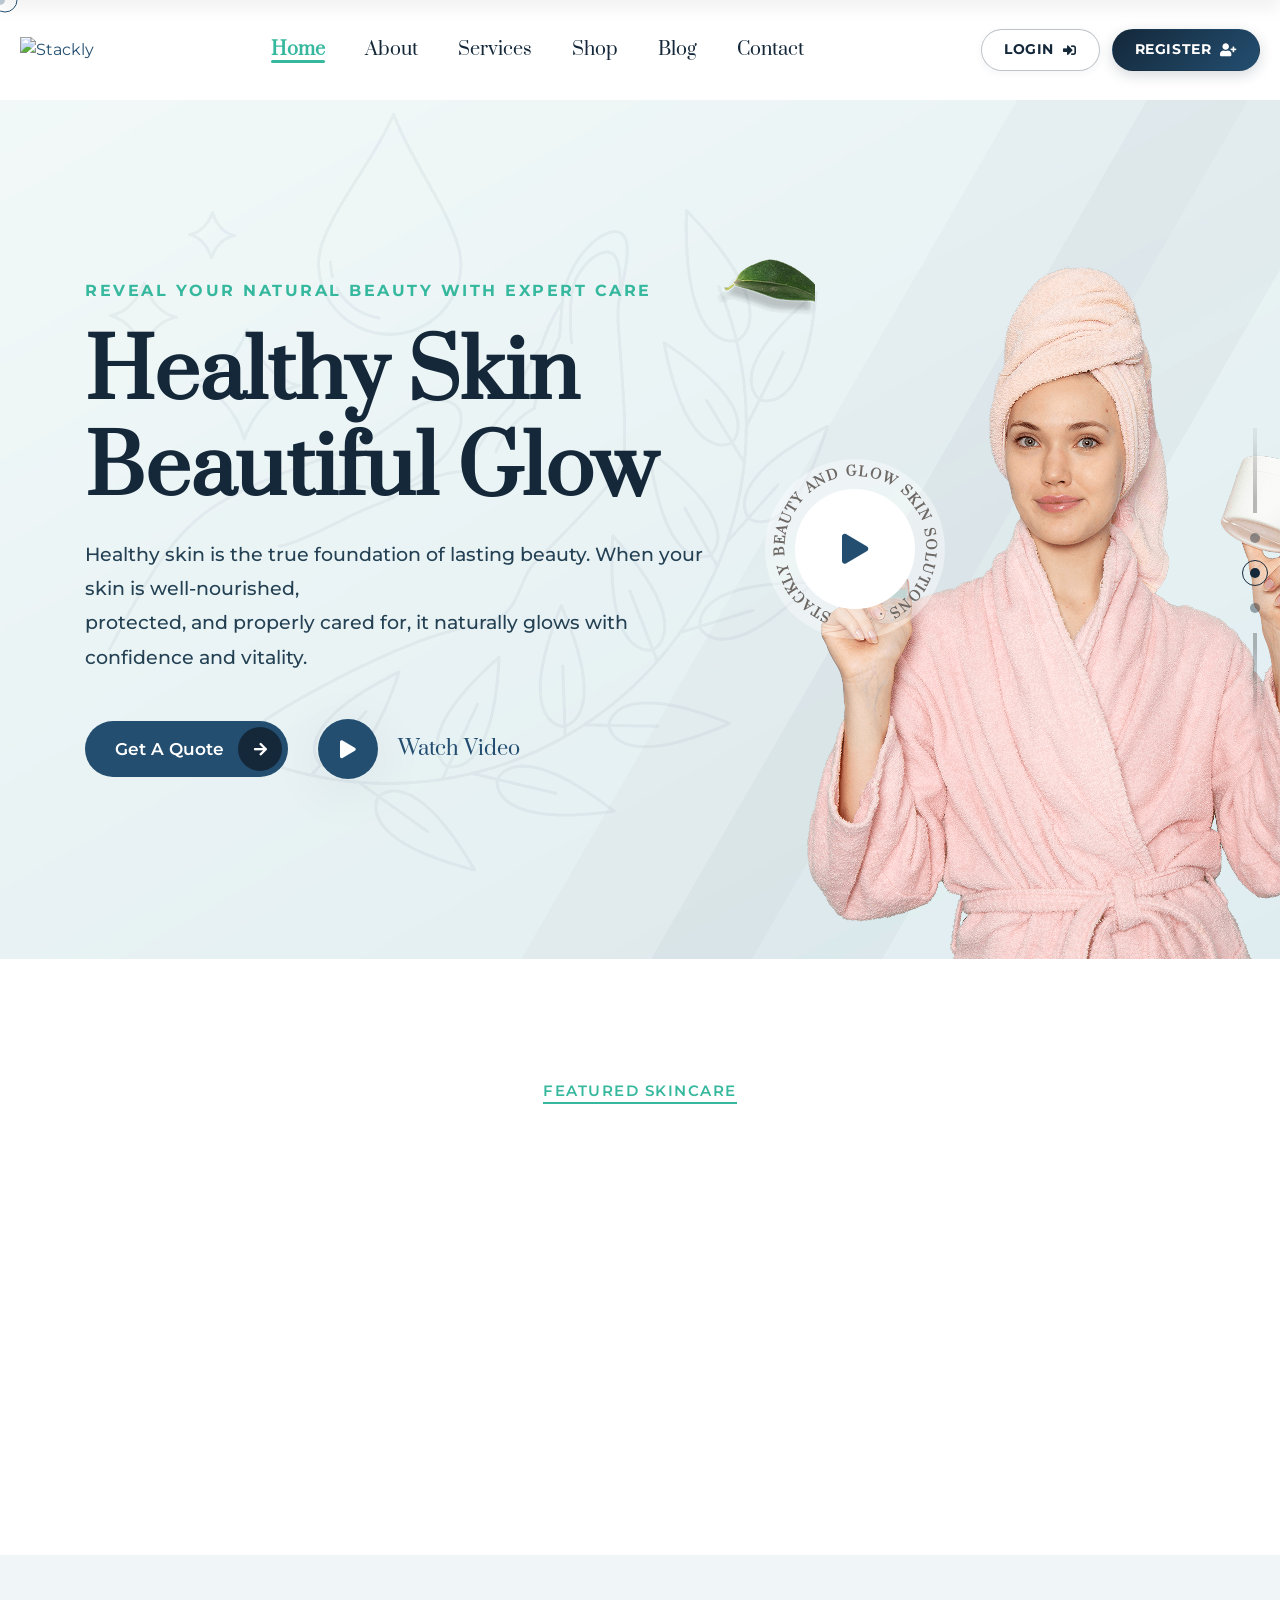
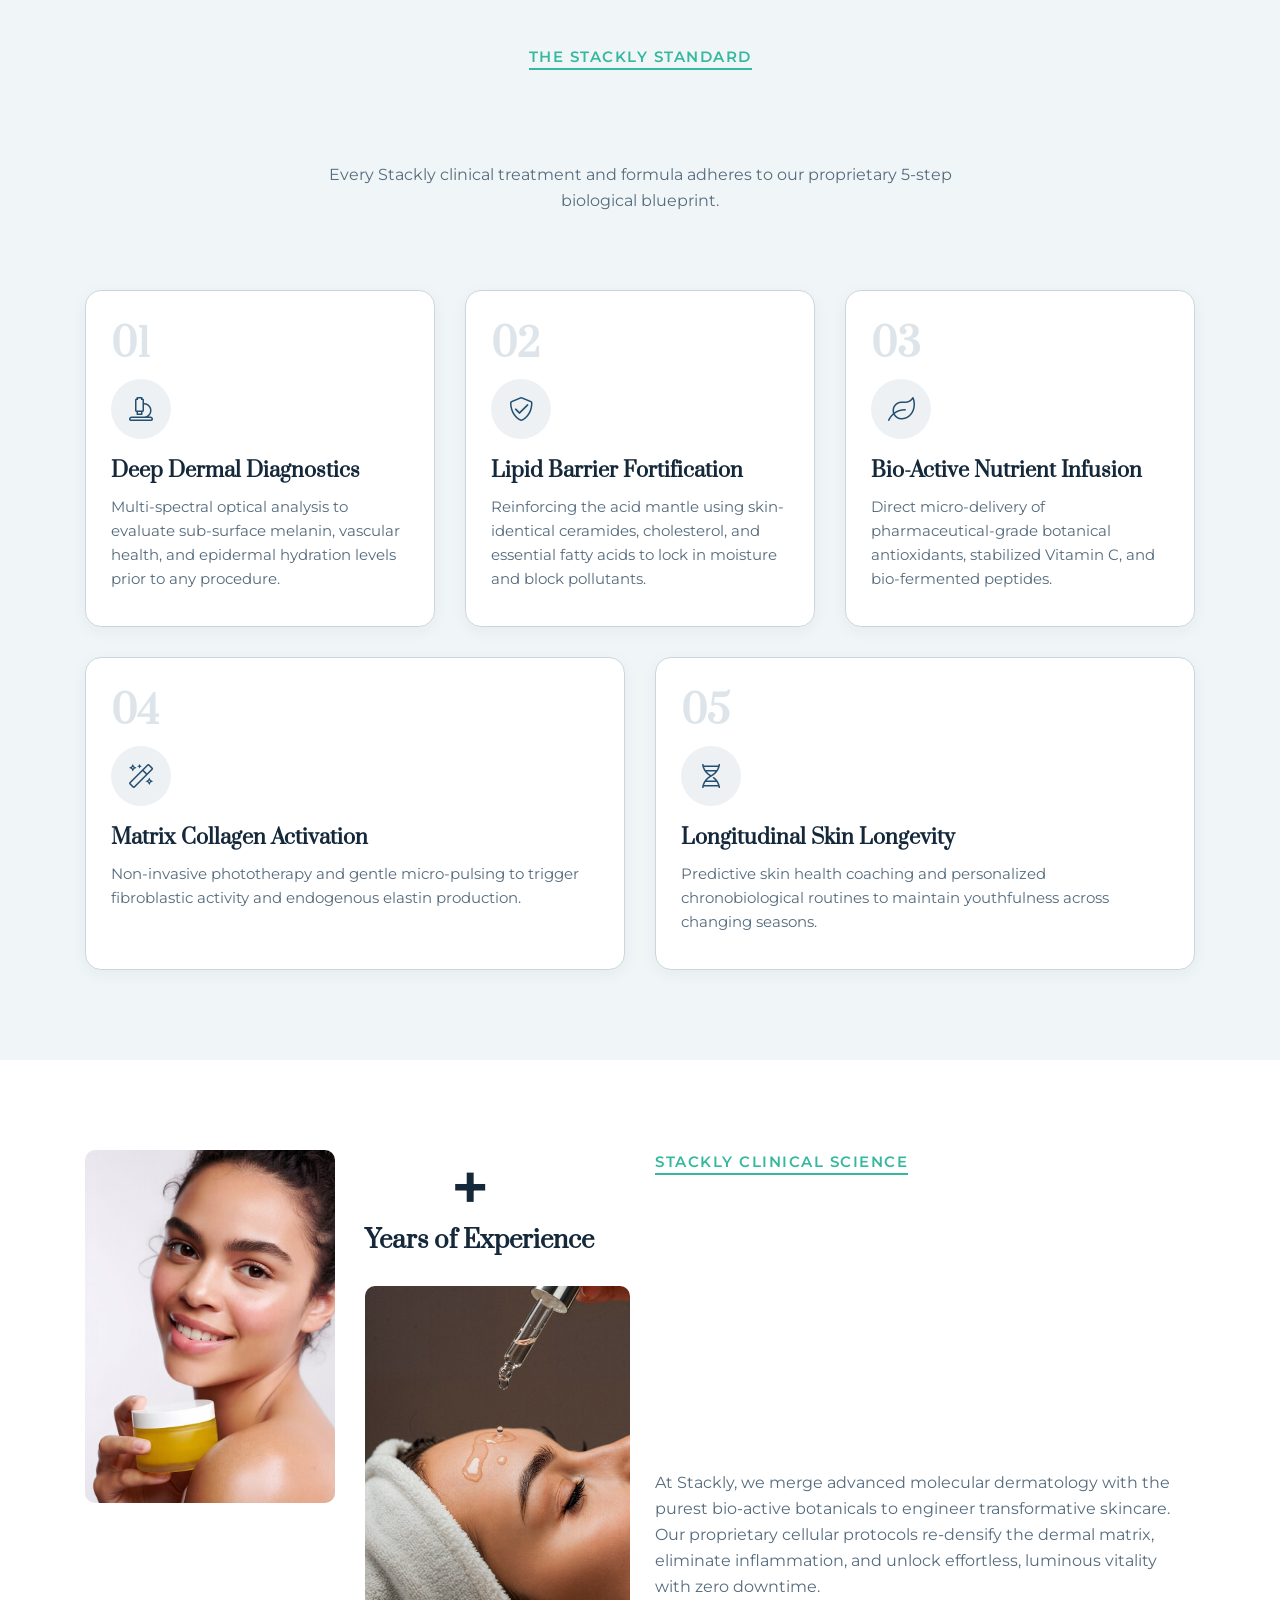
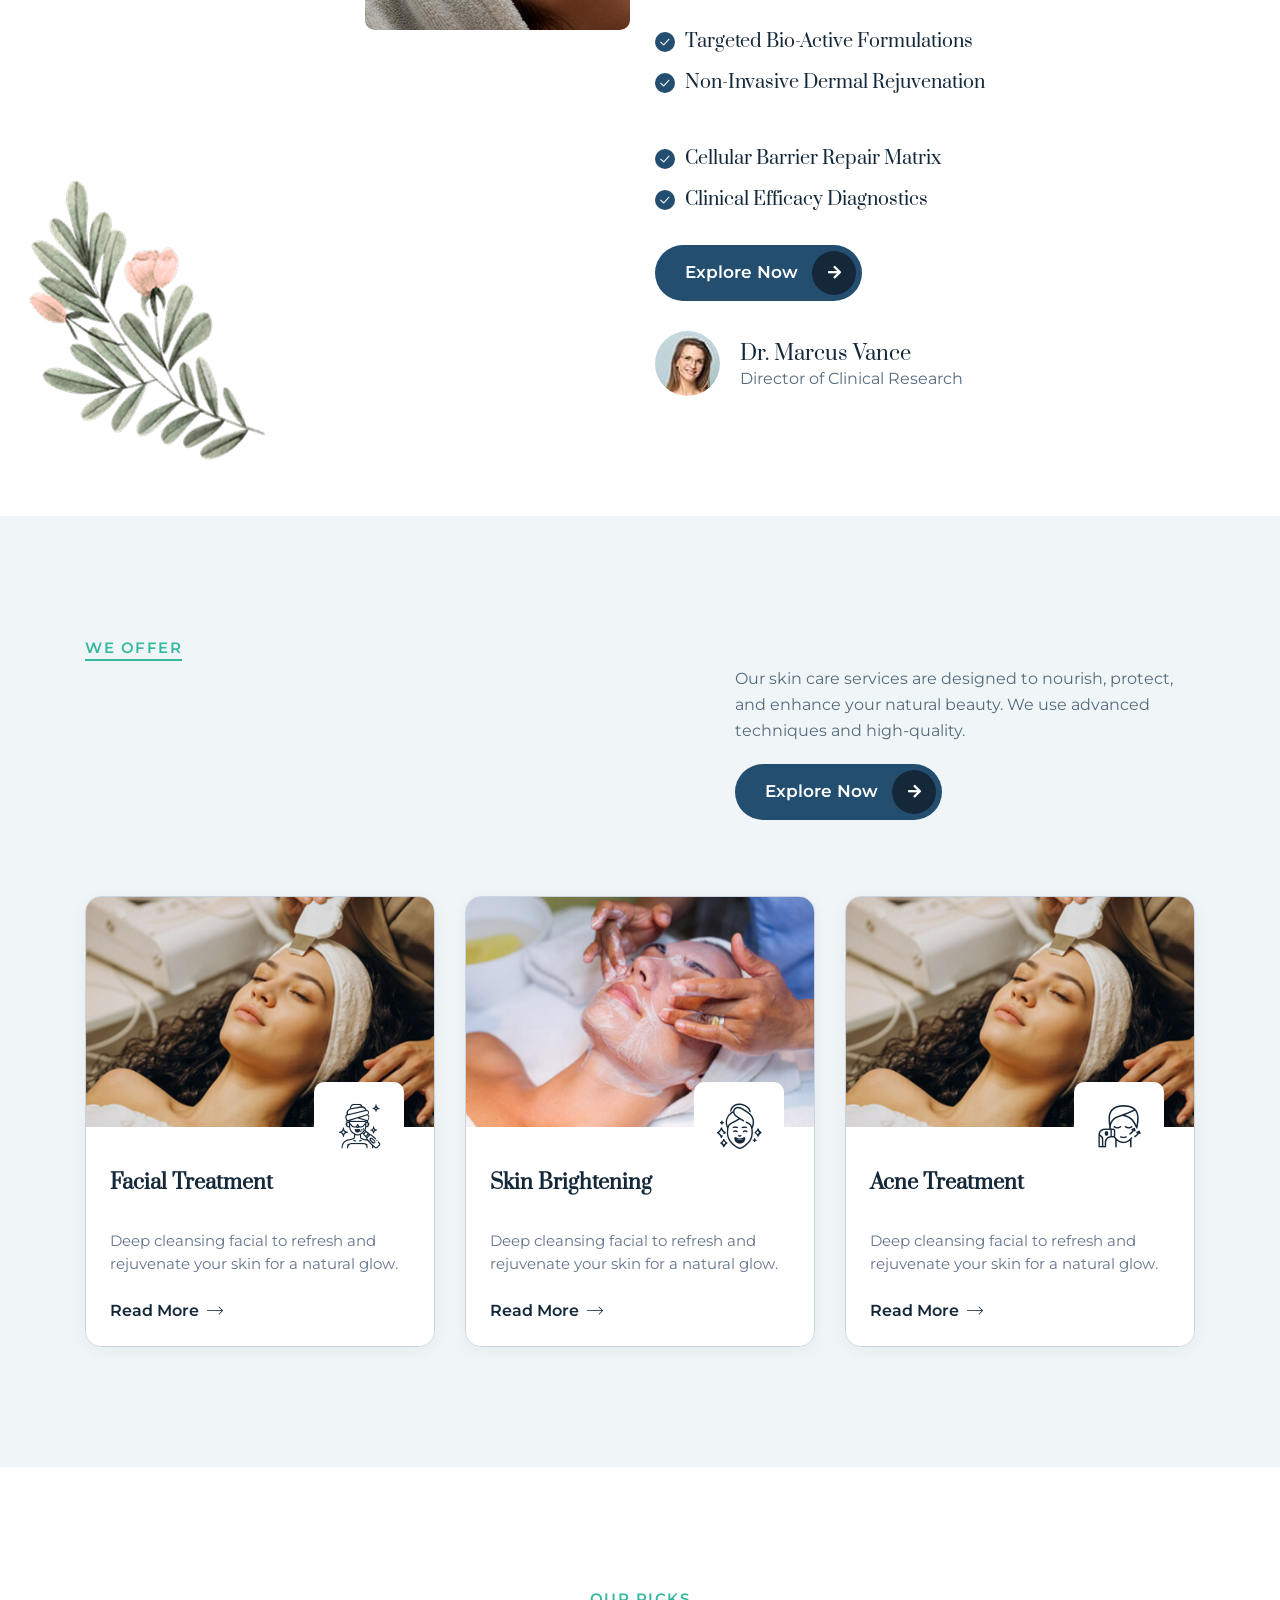
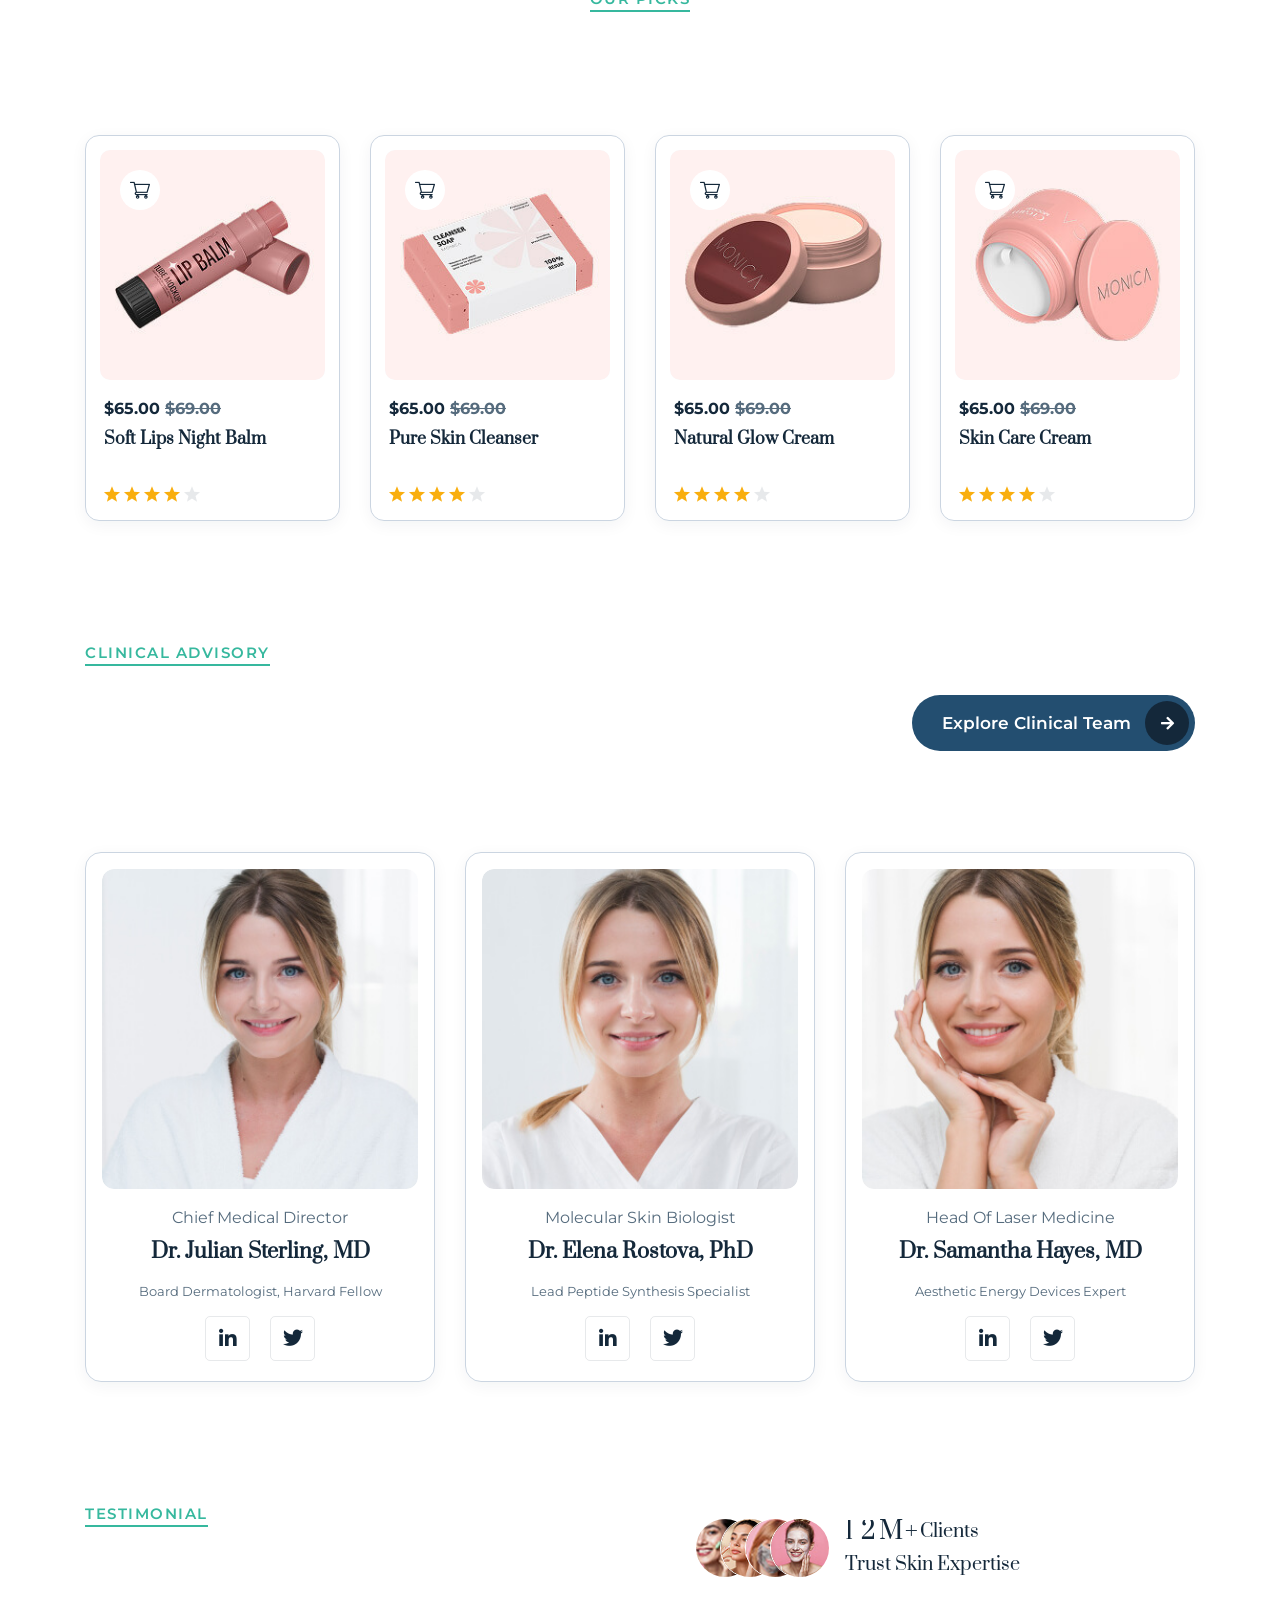
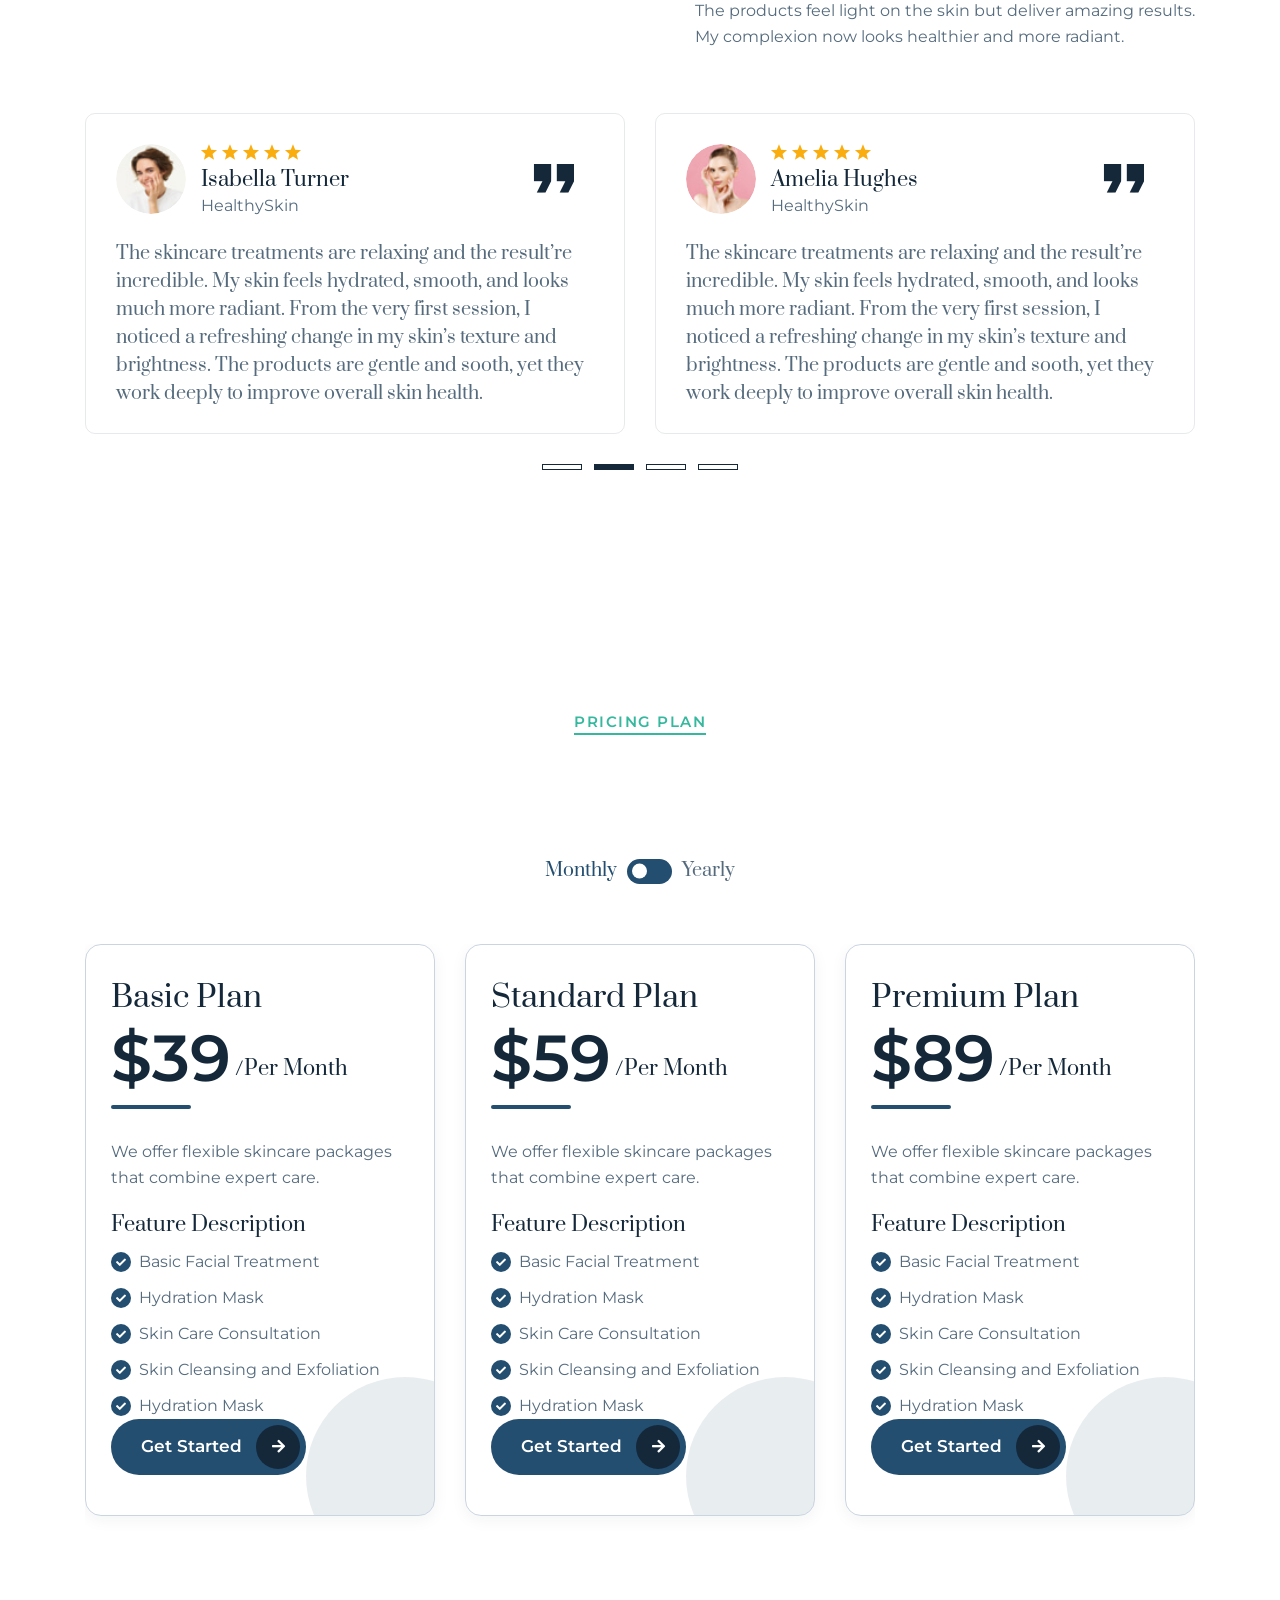
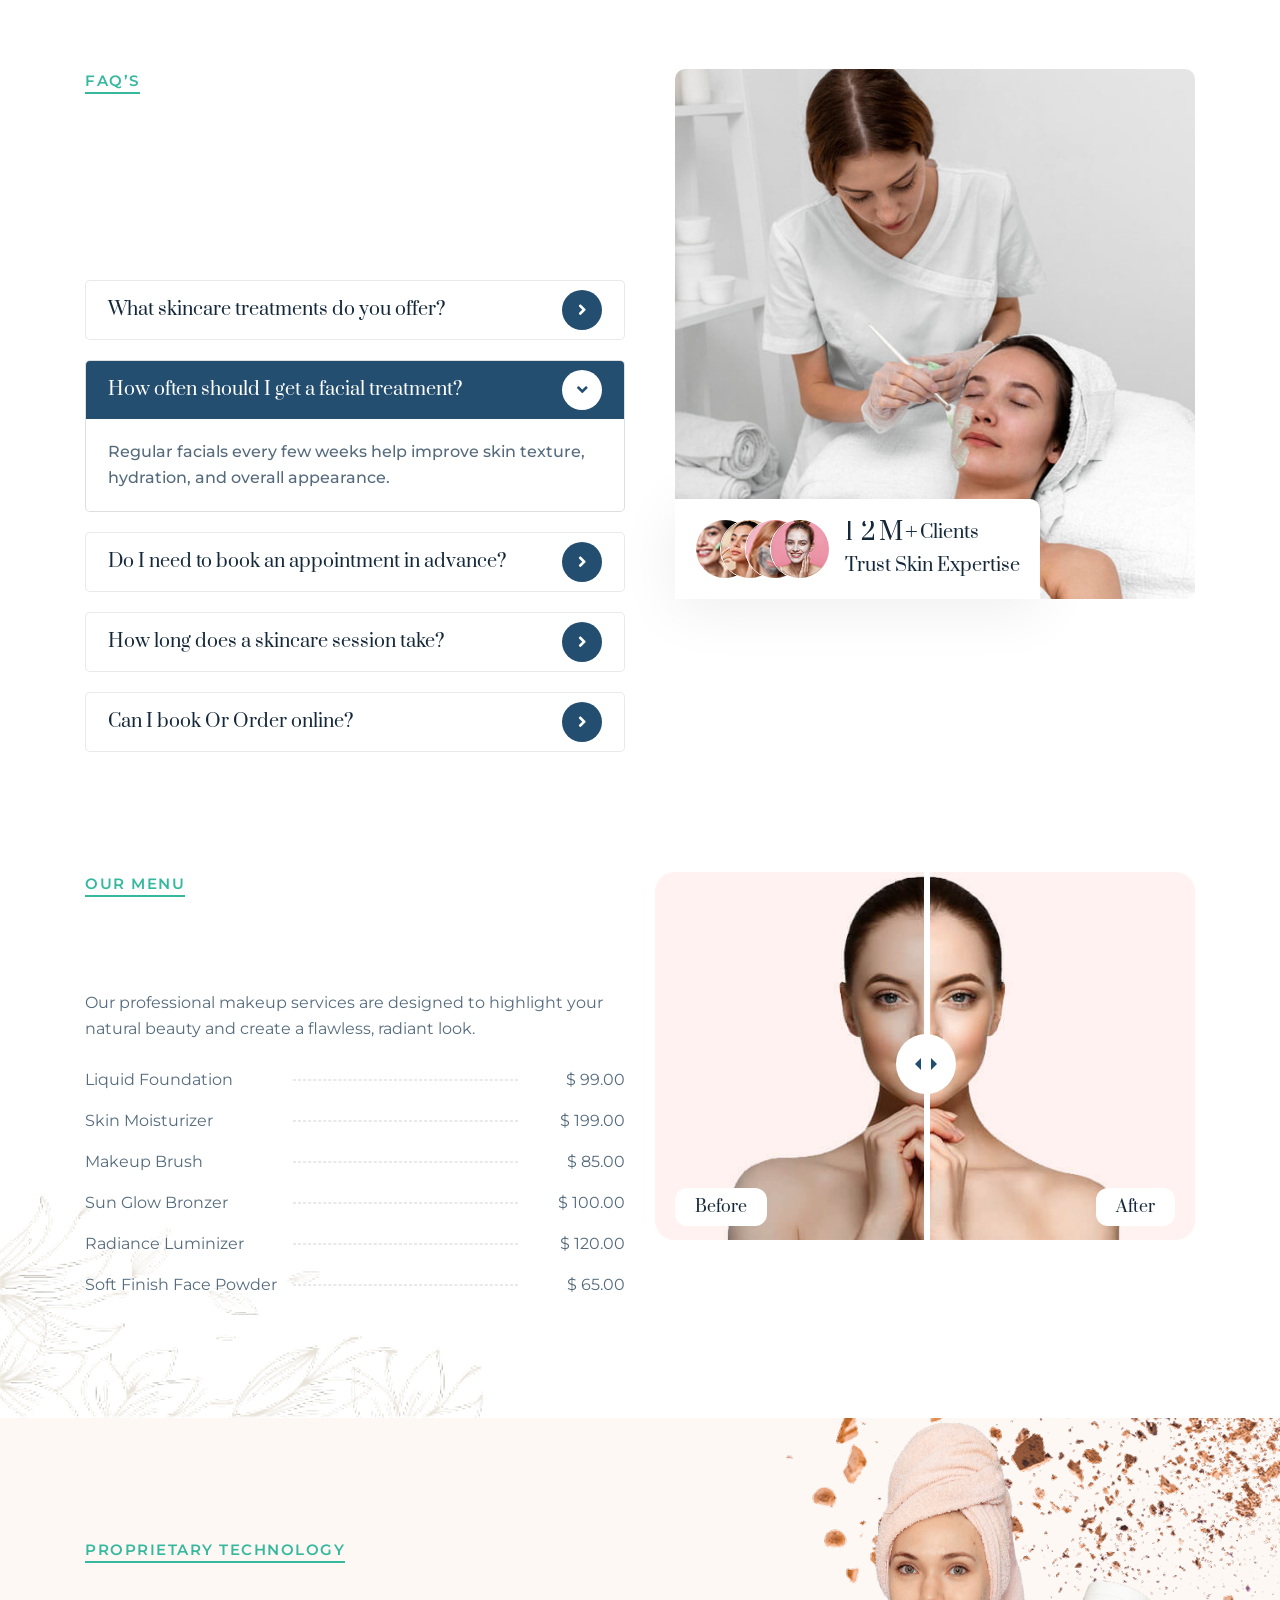
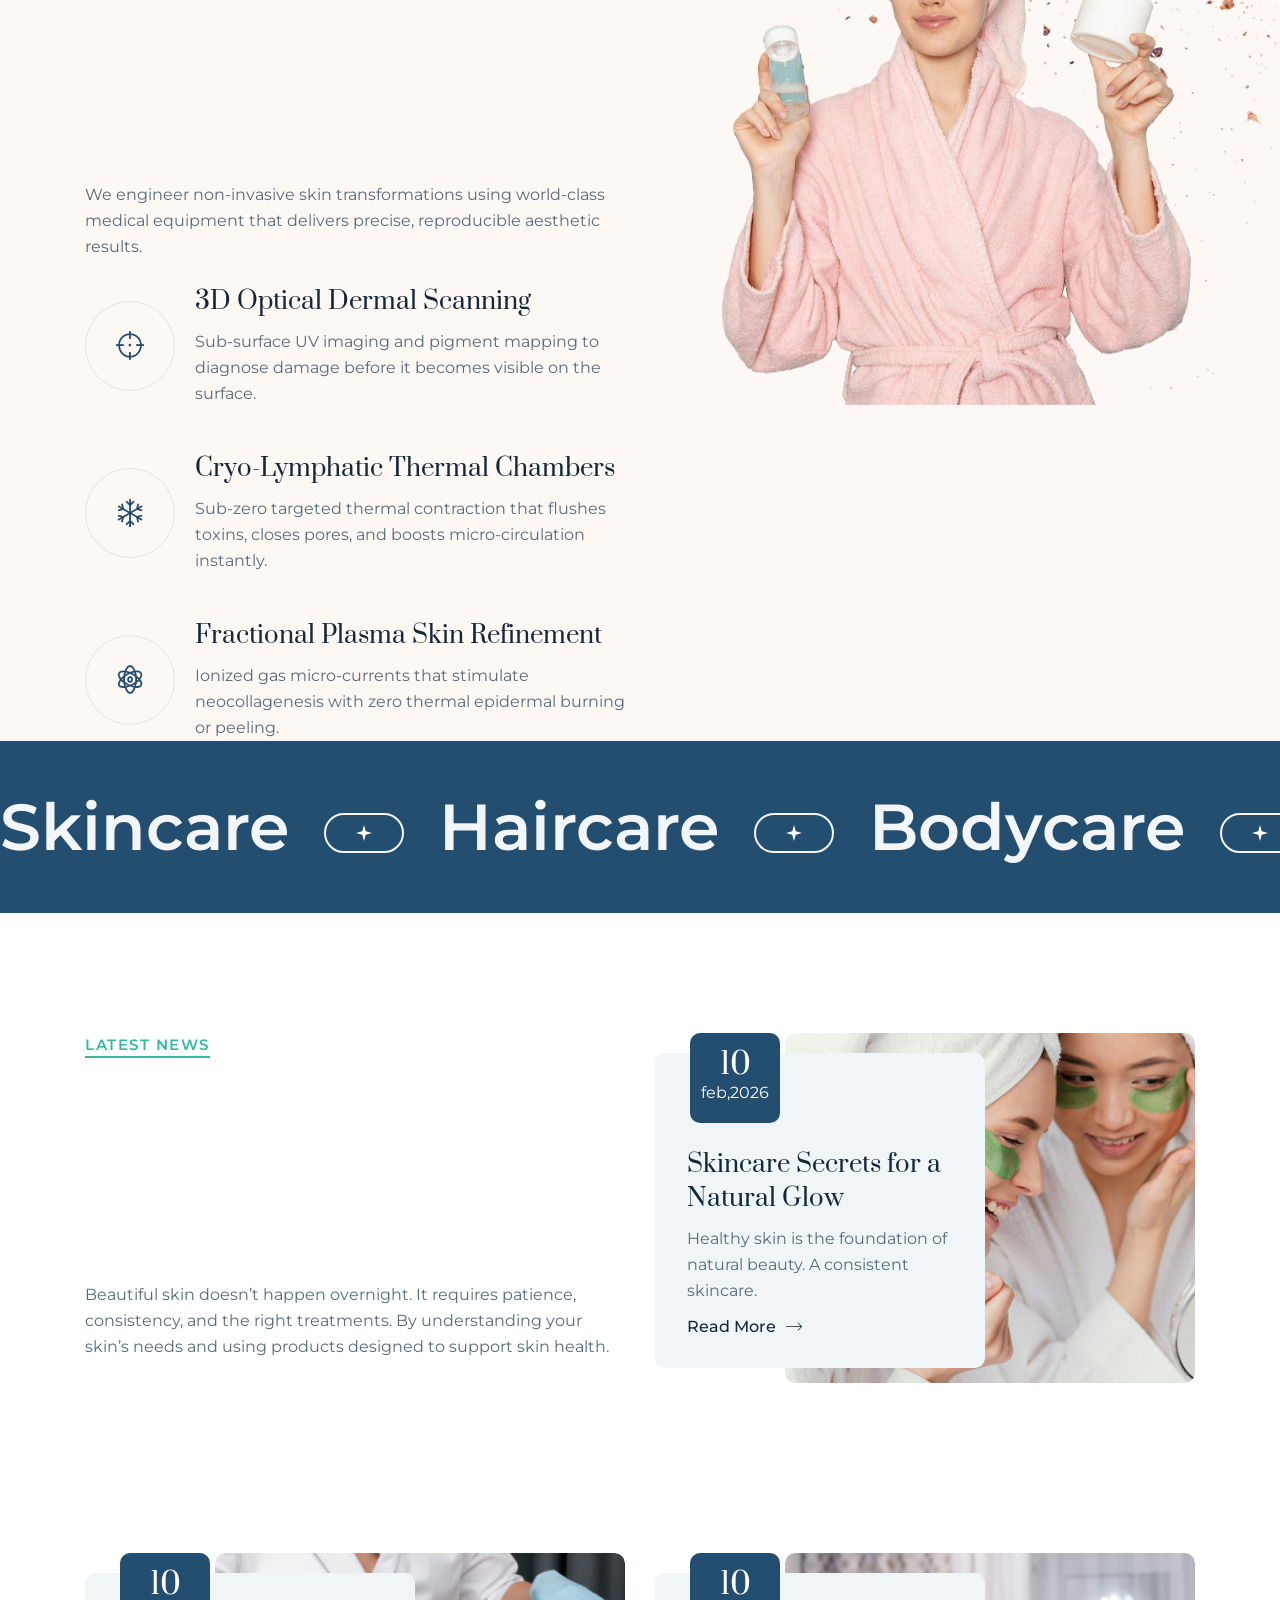
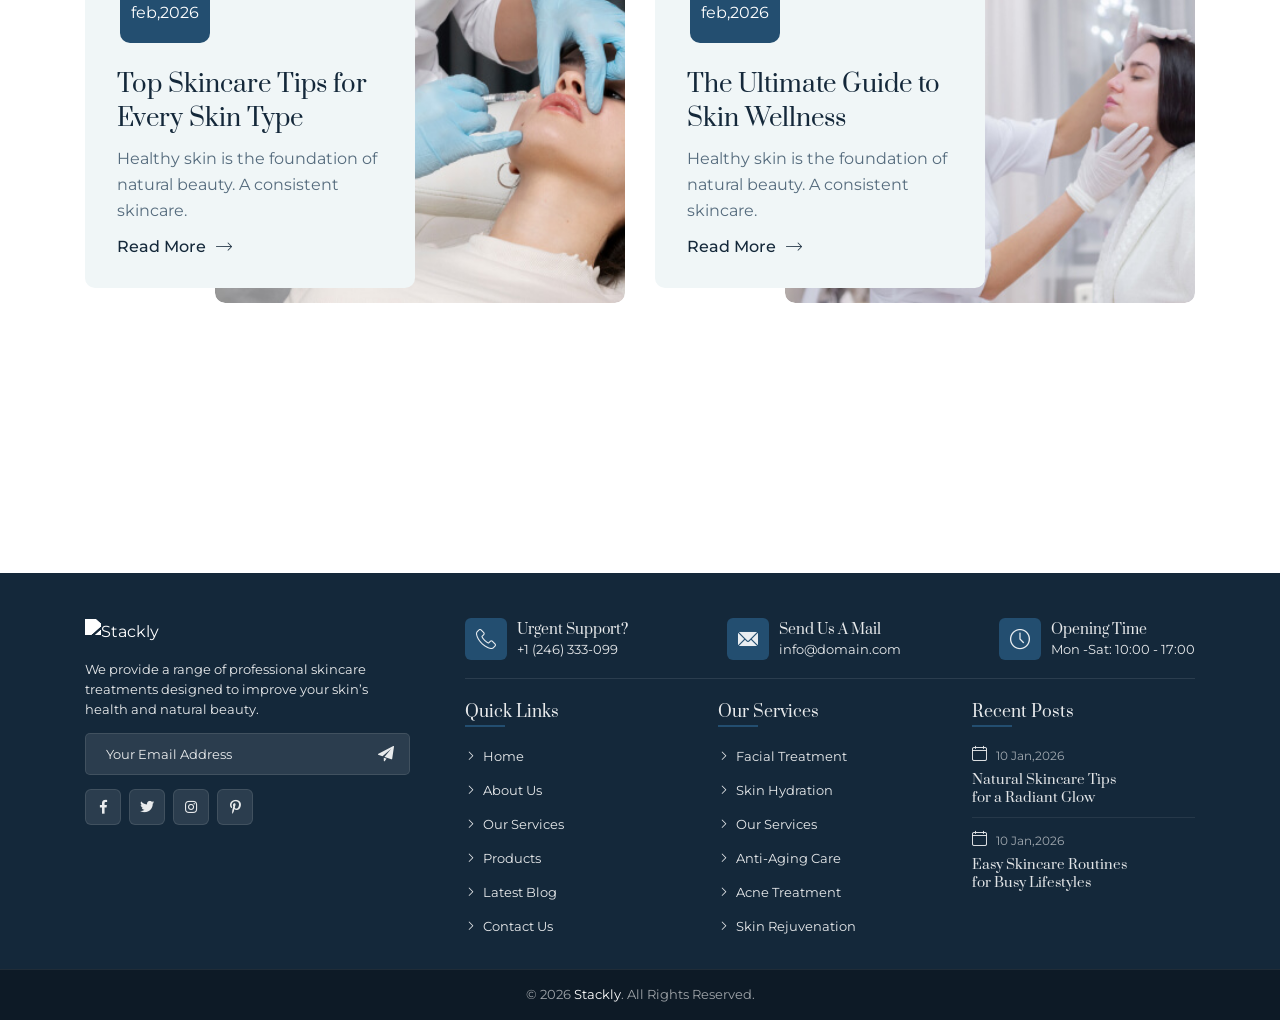
==== commit 871ec4a5: "feat: remove social media icons from mobile navigation sidebar drawer" ====
--- a/index.html
+++ b/index.html
@@ -2154,14 +2154,6 @@
                     <a href="tel:666-888-0000">666 888 0000</a>
                 </li>
             </ul><!-- /.mobile-nav__contact -->
-            <div class="mobile-nav__top">
-                <div class="mobile-nav__social">
-                    <a href="#" class="fab fa-twitter"></a>
-                    <a href="#" class="fab fa-facebook-square"></a>
-                    <a href="#" class="fab fa-pinterest-p"></a>
-                    <a href="#" class="fab fa-instagram"></a>
-                </div><!-- /.mobile-nav__social -->
-            </div><!-- /.mobile-nav__top -->
 
 
 
--- a/css/custom-auth-dashboard.css
+++ b/css/custom-auth-dashboard.css
@@ -469,6 +469,44 @@
   gap: 4px;
 }
 
+/* Input Character Restrictions (No Numbers in Name, No Alphabets in Phone/Number) */
+.input-restriction-invalid {
+  border-color: #ef4444 !important;
+  box-shadow: 0 0 0 3px rgba(239, 68, 68, 0.18) !important;
+  animation: shakeInputShort 0.28s ease !important;
+}
+
+@keyframes shakeInputShort {
+  0%, 100% { transform: translateX(0); }
+  25% { transform: translateX(-4px); }
+  75% { transform: translateX(4px); }
+}
+
+.input-restriction-toast {
+  position: absolute;
+  top: calc(100% + 4px);
+  left: 0;
+  font-size: 11px;
+  font-weight: 600;
+  color: #b91c1c;
+  background: #fef2f2;
+  border: 1px solid #fecaca;
+  padding: 4px 10px;
+  border-radius: 6px;
+  display: flex;
+  align-items: center;
+  gap: 5px;
+  box-shadow: 0 4px 12px rgba(0, 0, 0, 0.08);
+  z-index: 1000;
+  pointer-events: none;
+  animation: toastFadeIn 0.2s ease-out;
+}
+
+@keyframes toastFadeIn {
+  from { opacity: 0; transform: translateY(-3px); }
+  to { opacity: 1; transform: translateY(0); }
+}
+
 /* Password Validation Rule Checklist Chips */
 .pwd-rules-box {
   background: #f8fafc;
@@ -992,23 +1030,25 @@
   flex: 1;
 }
 
-/* KPI Stat Cards Grid */
+/* KPI Stat Cards Grid - Always strictly in a SINGLE LINE (4 cards per row) */
 .dash-stats-grid {
-  display: grid;
-  grid-template-columns: repeat(auto-fit, minmax(230px, 1fr));
-  gap: 20px;
-  margin-bottom: 28px;
+  display: grid !important;
+  grid-template-columns: repeat(4, minmax(0, 1fr)) !important;
+  gap: 16px !important;
+  margin-bottom: 24px !important;
 }
 
 .dash-stat-card {
   background: #ffffff;
   border-radius: 14px;
-  padding: 20px 22px;
+  padding: 16px 18px;
   border: 1px solid var(--auth-border);
   box-shadow: 0 4px 15px rgba(0, 0, 0, 0.03);
   display: flex;
   align-items: center;
   justify-content: space-between;
+  gap: 10px;
+  min-width: 0;
   transition: transform 0.2s ease, box-shadow 0.2s ease;
 }
 
@@ -1017,38 +1057,53 @@
   box-shadow: 0 10px 25px rgba(0, 0, 0, 0.06);
 }
 
+.dash-stat-info {
+  min-width: 0;
+  flex: 1;
+  overflow: hidden;
+}
+
 .dash-stat-info h4 {
-  font-size: 13px;
+  font-size: 12.5px;
   font-weight: 600;
   color: var(--auth-text-muted);
-  margin-bottom: 6px;
+  margin-bottom: 4px;
+  white-space: nowrap;
+  overflow: hidden;
+  text-overflow: ellipsis;
 }
 
 .dash-stat-info .stat-number {
-  font-size: 26px;
+  font-size: 22px;
   font-weight: 800;
   color: var(--auth-navy);
-  margin-bottom: 4px;
+  margin-bottom: 3px;
+  white-space: nowrap;
+  line-height: 1.2;
 }
 
 .dash-stat-info .stat-delta {
-  font-size: 12px;
+  font-size: 11.5px;
   display: flex;
   align-items: center;
   gap: 4px;
+  white-space: nowrap;
+  overflow: hidden;
+  text-overflow: ellipsis;
 }
 
 .stat-delta.up { color: #10b981; }
 .stat-delta.down { color: #ef4444; }
 
 .dash-stat-icon-box {
-  width: 50px;
-  height: 50px;
+  width: 44px;
+  height: 44px;
   border-radius: 12px;
   display: flex;
   align-items: center;
   justify-content: center;
-  font-size: 20px;
+  font-size: 18px;
+  flex-shrink: 0;
 }
 
 .dash-stat-icon-teal { background: rgba(54, 184, 158, 0.12); color: var(--auth-teal); }
@@ -1215,6 +1270,17 @@
 .dash-sidebar-overlay.active {
   display: block;
   opacity: 1;
+}
+
+/* Force hide dashboard mobile overlay on desktop screens (>= 992px) */
+@media (min-width: 992px) {
+  .dash-sidebar-overlay,
+  .dash-sidebar-overlay.active {
+    display: none !important;
+    visibility: hidden !important;
+    opacity: 0 !important;
+    pointer-events: none !important;
+  }
 }
 
 /* --------------------------------------------------------------------------
@@ -1324,7 +1390,30 @@
 /* --------------------------------------------------------------------------
    5. Responsive Media Queries (Mobile First Perfection)
    -------------------------------------------------------------------------- */
+/* Desktop: Hide mobile-only topbar logo and mobile page greeting */
+.dash-topbar-mobile-logo,
+.dash-mobile-page-header {
+  display: none;
+}
+
 @media (max-width: 991px) {
+  /* Allow window scrolling while topbar stays sticky */
+  body {
+    overflow-x: hidden !important;
+  }
+
+  .dashboard-wrapper {
+    overflow: visible !important;
+    overflow-x: clip !important;
+  }
+
+  .dash-main {
+    margin-left: 0 !important;
+    width: 100% !important;
+    max-width: 100% !important;
+    overflow: visible !important;
+  }
+
   .dash-sidebar {
     transform: translateX(-100%);
   }
@@ -1337,26 +1426,133 @@
     display: block;
   }
 
-  .dash-main {
-    margin-left: 0;
+  /* Mobile Topbar Navigation: Strictly Logo + Hamburger, Fully Sticky on scroll */
+  .dash-topbar {
+    position: -webkit-sticky !important;
+    position: sticky !important;
+    top: 0 !important;
+    left: 0 !important;
+    right: 0 !important;
+    width: 100% !important;
+    height: 64px !important;
+    padding: 0 18px !important;
+    background-color: #ffffff !important;
+    border-bottom: 1px solid #e2e8f0 !important;
+    box-shadow: 0 2px 10px rgba(15, 23, 42, 0.06) !important;
+    z-index: 980 !important;
+    display: flex !important;
+    align-items: center !important;
+    justify-content: space-between !important;
+    transition: box-shadow 0.25s ease, background-color 0.25s ease !important;
+  }
+
+  .dash-topbar.dash-topbar-sticky {
+    box-shadow: 0 4px 20px rgba(15, 23, 42, 0.12) !important;
+    background-color: rgba(255, 255, 255, 0.98) !important;
+    backdrop-filter: blur(8px) !important;
+  }
+
+  /* In mobile topbar: Hide greeting and desktop home button */
+  .dash-topbar .dash-topbar-left,
+  .dash-topbar .dash-greeting,
+  .dash-topbar .dash-home-btn {
+    display: none !important;
+  }
+
+  /* In mobile topbar: Show only Brand Logo on Left */
+  .dash-topbar-mobile-logo {
+    display: flex !important;
+    align-items: center !important;
+    text-decoration: none !important;
+    cursor: pointer !important;
+  }
+
+  .dash-topbar-mobile-logo img {
+    max-height: 36px !important;
+    width: auto !important;
+    display: block !important;
+  }
+
+  /* In mobile topbar: Show Hamburger Toggler on Right */
+  .dash-topbar-right {
+    display: flex !important;
+    align-items: center !important;
   }
 
   .dash-mobile-toggler {
-    display: flex;
-    align-items: center;
-    justify-content: center;
-  }
-
-  .dash-topbar {
-    padding: 0 16px;
+    display: flex !important;
+    align-items: center !important;
+    justify-content: center !important;
+    width: 42px !important;
+    height: 42px !important;
+    border-radius: 10px !important;
+    background: #f8fafc !important;
+    border: 1.5px solid #cbd5e1 !important;
+    color: #14283A !important;
+    font-size: 18px !important;
+    cursor: pointer !important;
+    transition: all 0.2s ease !important;
+  }
+
+  .dash-mobile-toggler:hover,
+  .dash-mobile-toggler:active {
+    background: #36B89E !important;
+    border-color: #36B89E !important;
+    color: #ffffff !important;
+  }
+
+  /* Mobile Page Greeting Card: Appears prominently ON THE PAGE, below sticky nav */
+  .dash-mobile-page-header {
+    display: block !important;
+    padding: 16px 16px 0 16px !important;
+  }
+
+  .dash-mobile-welcome-card {
+    background: #ffffff !important;
+    border: 1px solid #e2e8f0 !important;
+    border-radius: 14px !important;
+    padding: 14px 16px !important;
+    display: flex !important;
+    align-items: center !important;
+    gap: 12px !important;
+    box-shadow: 0 2px 8px rgba(0, 0, 0, 0.04) !important;
+  }
+
+  .dash-mobile-welcome-icon {
+    width: 42px !important;
+    height: 42px !important;
+    border-radius: 10px !important;
+    background: rgba(54, 184, 158, 0.12) !important;
+    color: #36B89E !important;
+    display: flex !important;
+    align-items: center !important;
+    justify-content: center !important;
+    font-size: 20px !important;
+    flex-shrink: 0 !important;
+  }
+
+  .dash-mobile-welcome-text h2 {
+    font-size: 16px !important;
+    font-weight: 700 !important;
+    color: #14283A !important;
+    margin: 0 0 2px 0 !important;
+    line-height: 1.3 !important;
+    font-family: var(--pureglow-font, "Montserrat", sans-serif) !important;
+  }
+
+  .dash-mobile-welcome-text p {
+    font-size: 11.5px !important;
+    color: #64748b !important;
+    margin: 0 !important;
+    font-weight: 500 !important;
   }
 
   .dash-content {
-    padding: 20px 16px;
+    padding: 16px 16px 30px 16px !important;
   }
 
   .dash-role-switcher {
-    display: none; /* role shown in sidebar drawer and header badge on mobile */
+    display: none !important;
   }
 }
 
@@ -2916,11 +3112,108 @@
   }
 }
 
-
-
-
-
-
-
-
-
+/* Ensure mobile drawer is completely hidden and inactive on desktop screens (>= 1200px) */
+@media (min-width: 1200px) {
+  .mobile-nav__wrapper,
+  .mobile-nav__wrapper.expanded {
+    display: none !important;
+    visibility: hidden !important;
+    opacity: 0 !important;
+    pointer-events: none !important;
+    transform: translateX(-100%) !important;
+  }
+  .mobile-nav__wrapper .mobile-nav__content {
+    visibility: hidden !important;
+    opacity: 0 !important;
+    transform: translateX(-100%) !important;
+  }
+  body.locked {
+    overflow: auto !important;
+  }
+}
+
+/* ==========================================================================
+   Active Page Indicators (Mobile Navigation Drawer & Desktop Navigation)
+   ========================================================================== */
+
+/* Mobile Nav Drawer - Active Menu Item */
+.mobile-nav__content .main-menu__list > li.current {
+  background: rgba(54, 184, 158, 0.16) !important;
+  border-left: 4px solid #36B89E !important;
+  border-radius: 0 8px 8px 0 !important;
+  margin: 4px 0 !important;
+  transition: all 0.3s ease !important;
+}
+
+.mobile-nav__content .main-menu__list > li.current > a {
+  color: #36B89E !important;
+  font-weight: 700 !important;
+  padding-left: 14px !important;
+  letter-spacing: 0.3px !important;
+}
+
+/* Active indicator pill badge on mobile nav */
+.mobile-nav__content .main-menu__list > li.current > a::after {
+  content: "Active";
+  display: inline-flex !important;
+  align-items: center !important;
+  justify-content: center !important;
+  font-size: 10px !important;
+  font-weight: 700 !important;
+  text-transform: uppercase !important;
+  letter-spacing: 0.8px !important;
+  background: #36B89E !important;
+  color: #ffffff !important;
+  padding: 3px 9px !important;
+  border-radius: 20px !important;
+  margin-right: 12px !important;
+  box-shadow: 0 2px 8px rgba(54, 184, 158, 0.4) !important;
+  line-height: 1.2 !important;
+}
+
+/* Mobile sub-menu active item */
+.mobile-nav__content .main-menu__list > li > ul > li.current > a,
+.mobile-nav__content .main-menu__list > li > ul > li > ul > li.current > a {
+  color: #36B89E !important;
+  font-weight: 700 !important;
+  padding-left: 24px !important;
+}
+
+/* Hover effects for mobile nav links */
+.mobile-nav__content .main-menu__list > li > a:hover {
+  color: #36B89E !important;
+  padding-left: 8px !important;
+}
+
+/* Desktop Main Menu - Active Indicator Enhancement */
+.main-menu .main-menu__list > li.current > a,
+.stricky-header .main-menu__list > li.current > a {
+  color: #36B89E !important;
+  font-weight: 700 !important;
+  position: relative !important;
+}
+
+.main-menu .main-menu__list > li.current > a::before,
+.stricky-header .main-menu__list > li.current > a::before {
+  transform: scale(1, 1) !important;
+  background-color: #36B89E !important;
+  height: 3px !important;
+  border-radius: 2px !important;
+}
+
+/* Remove Social Media Icons from Mobile Navigation Sidebar Drawer */
+.mobile-nav__top,
+.mobile-nav__social {
+  display: none !important;
+}
+
+
+
+
+
+
+
+
+
+
+
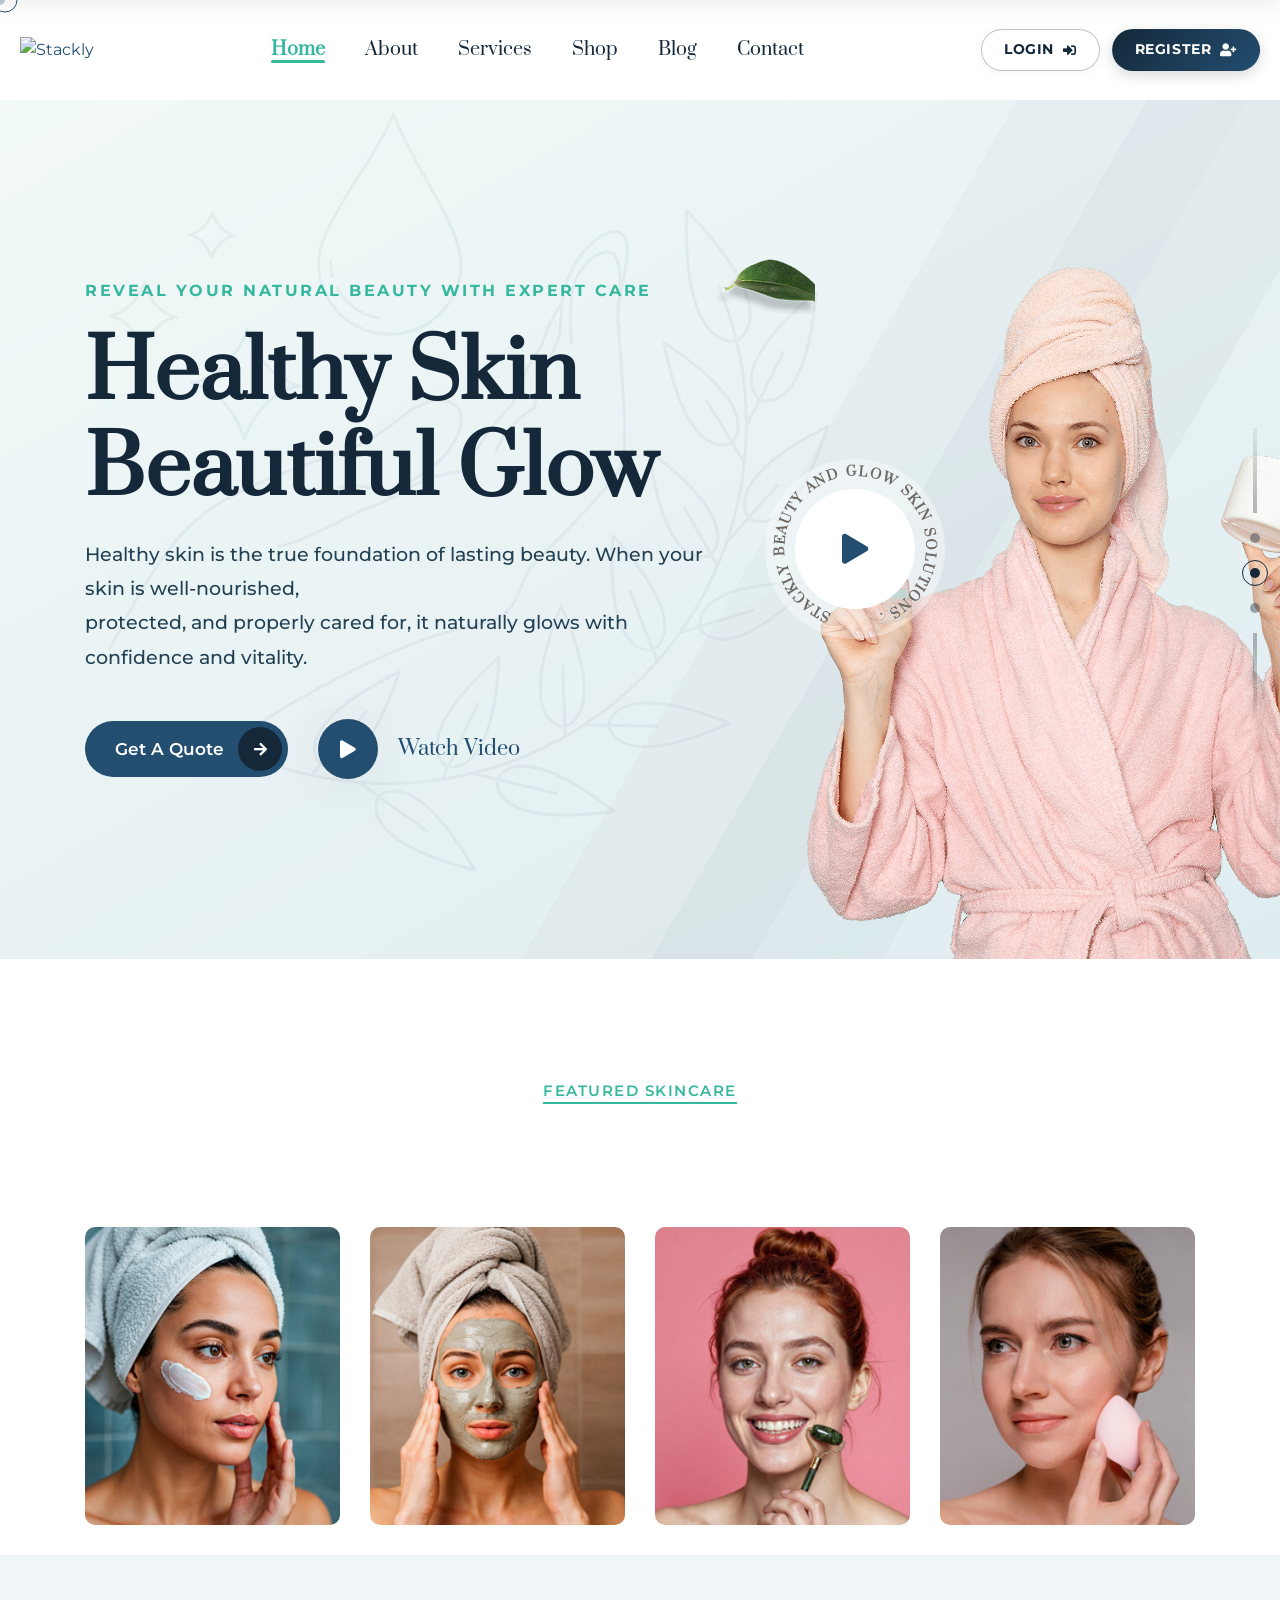
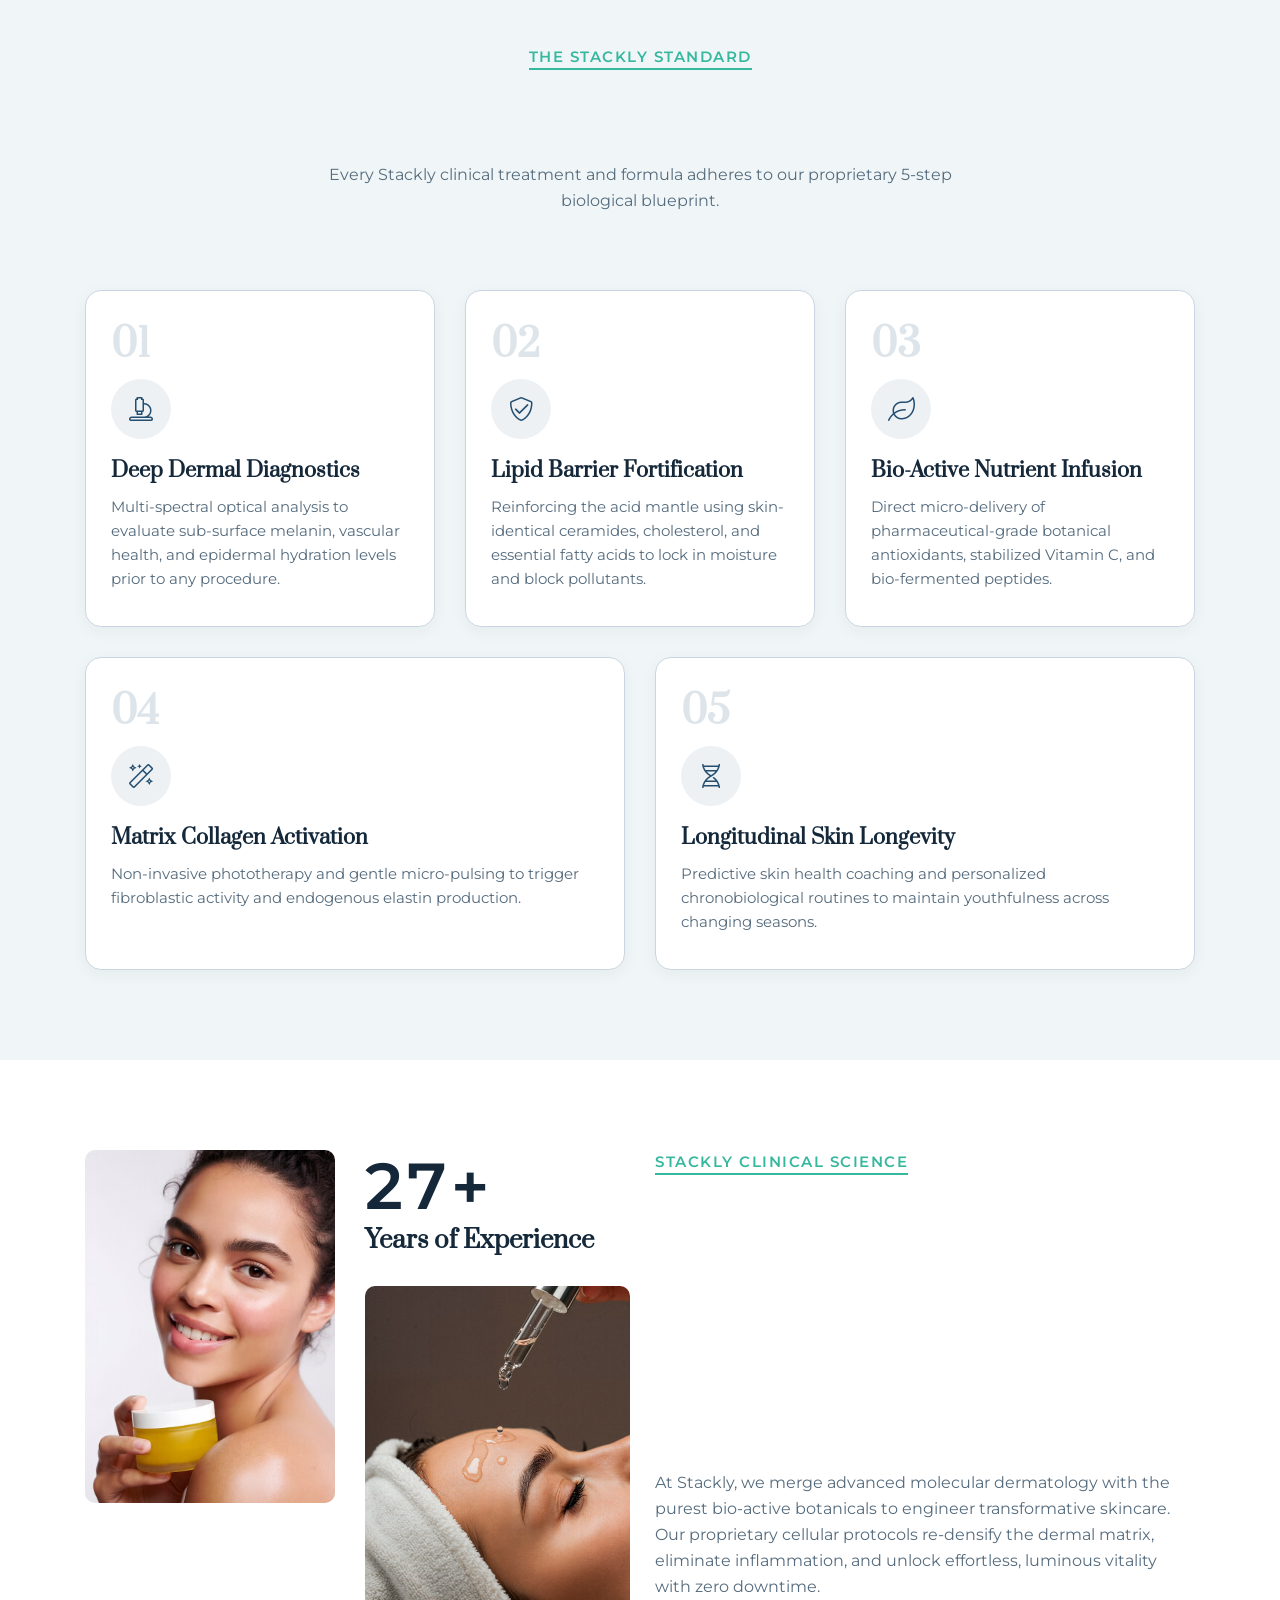
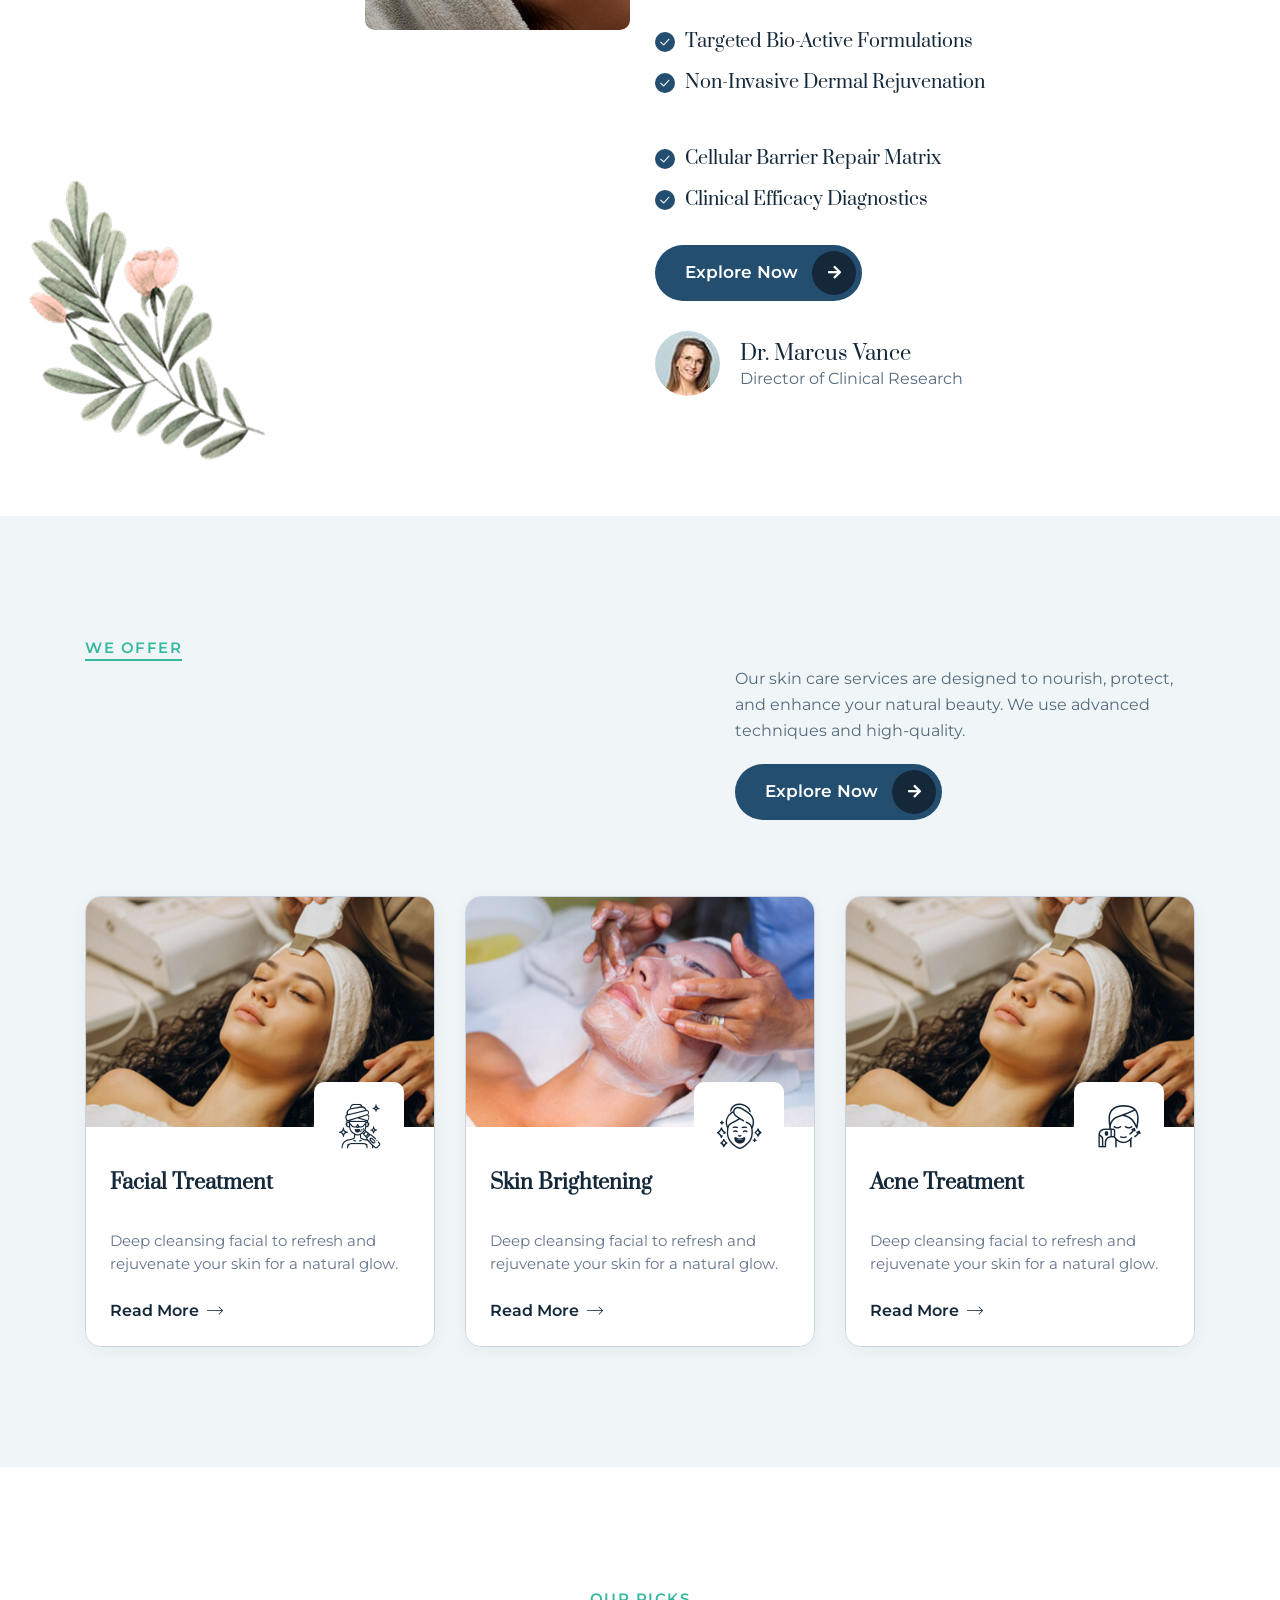
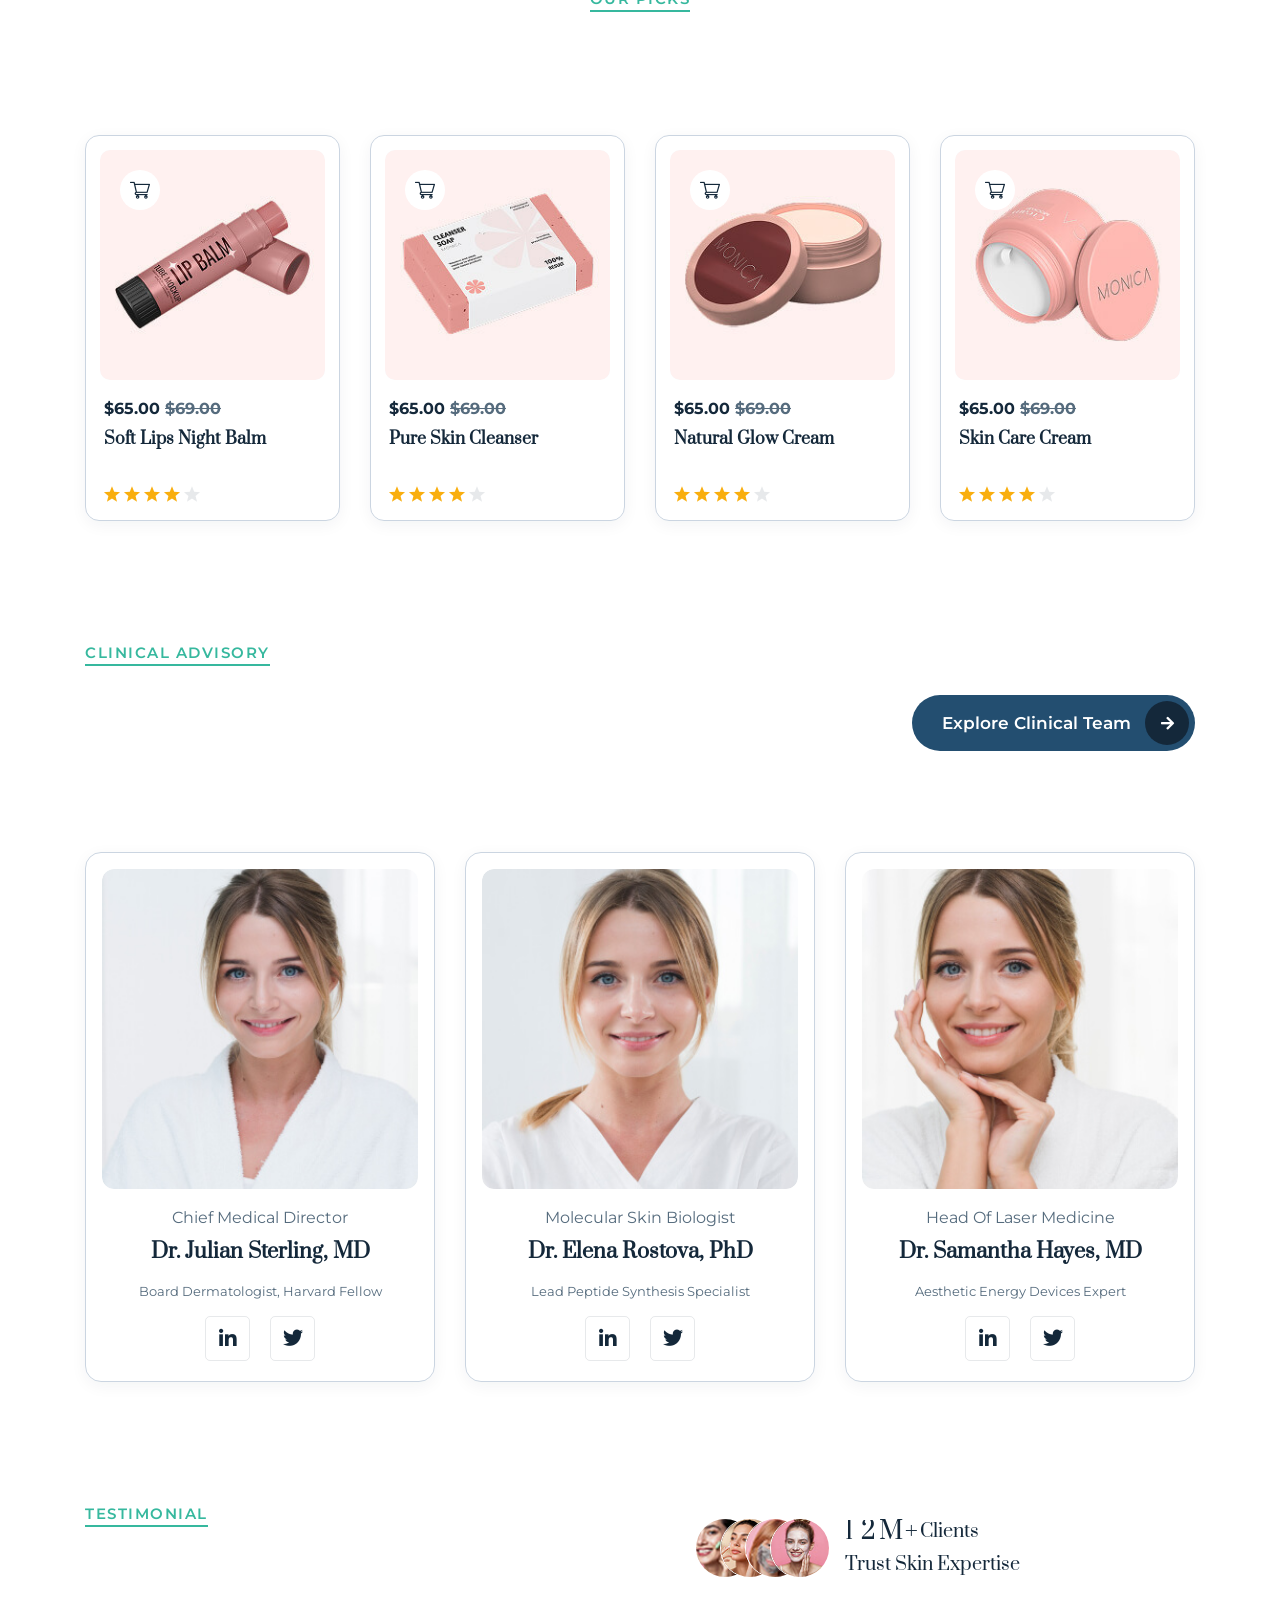
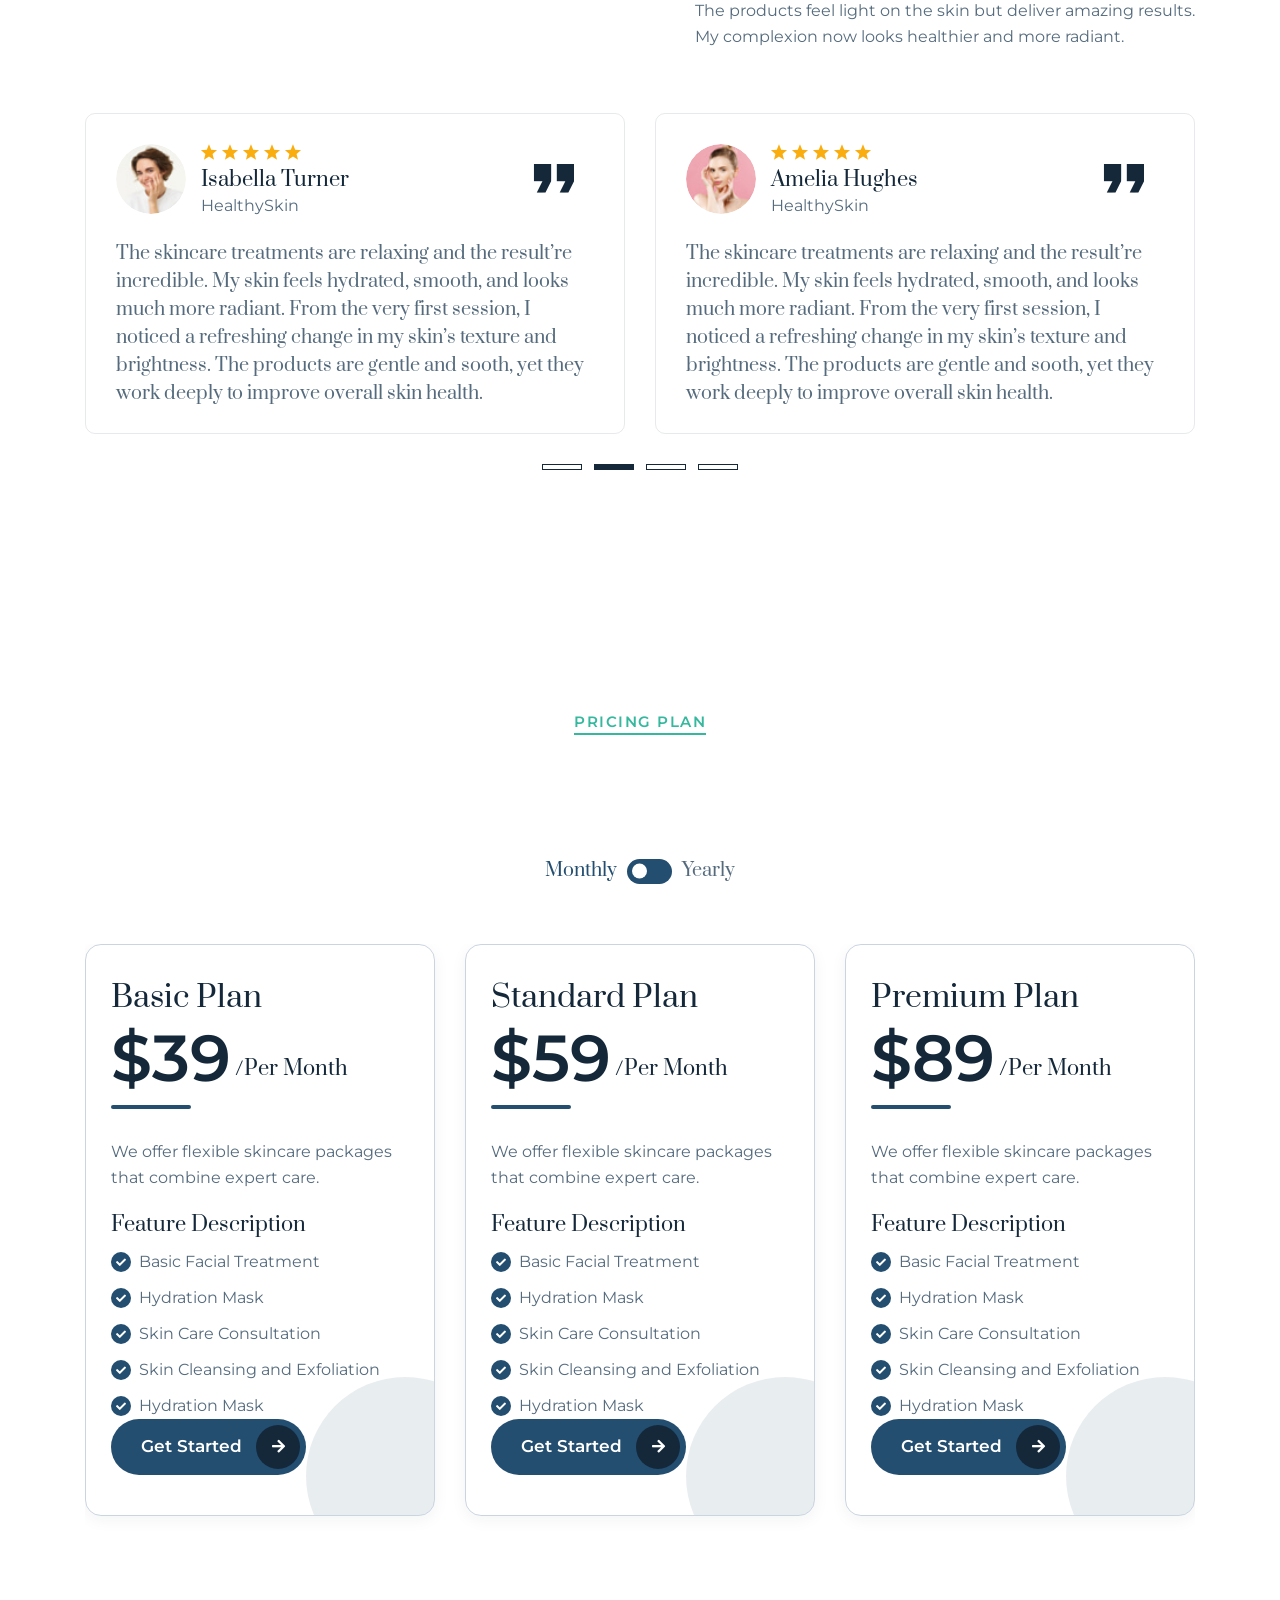
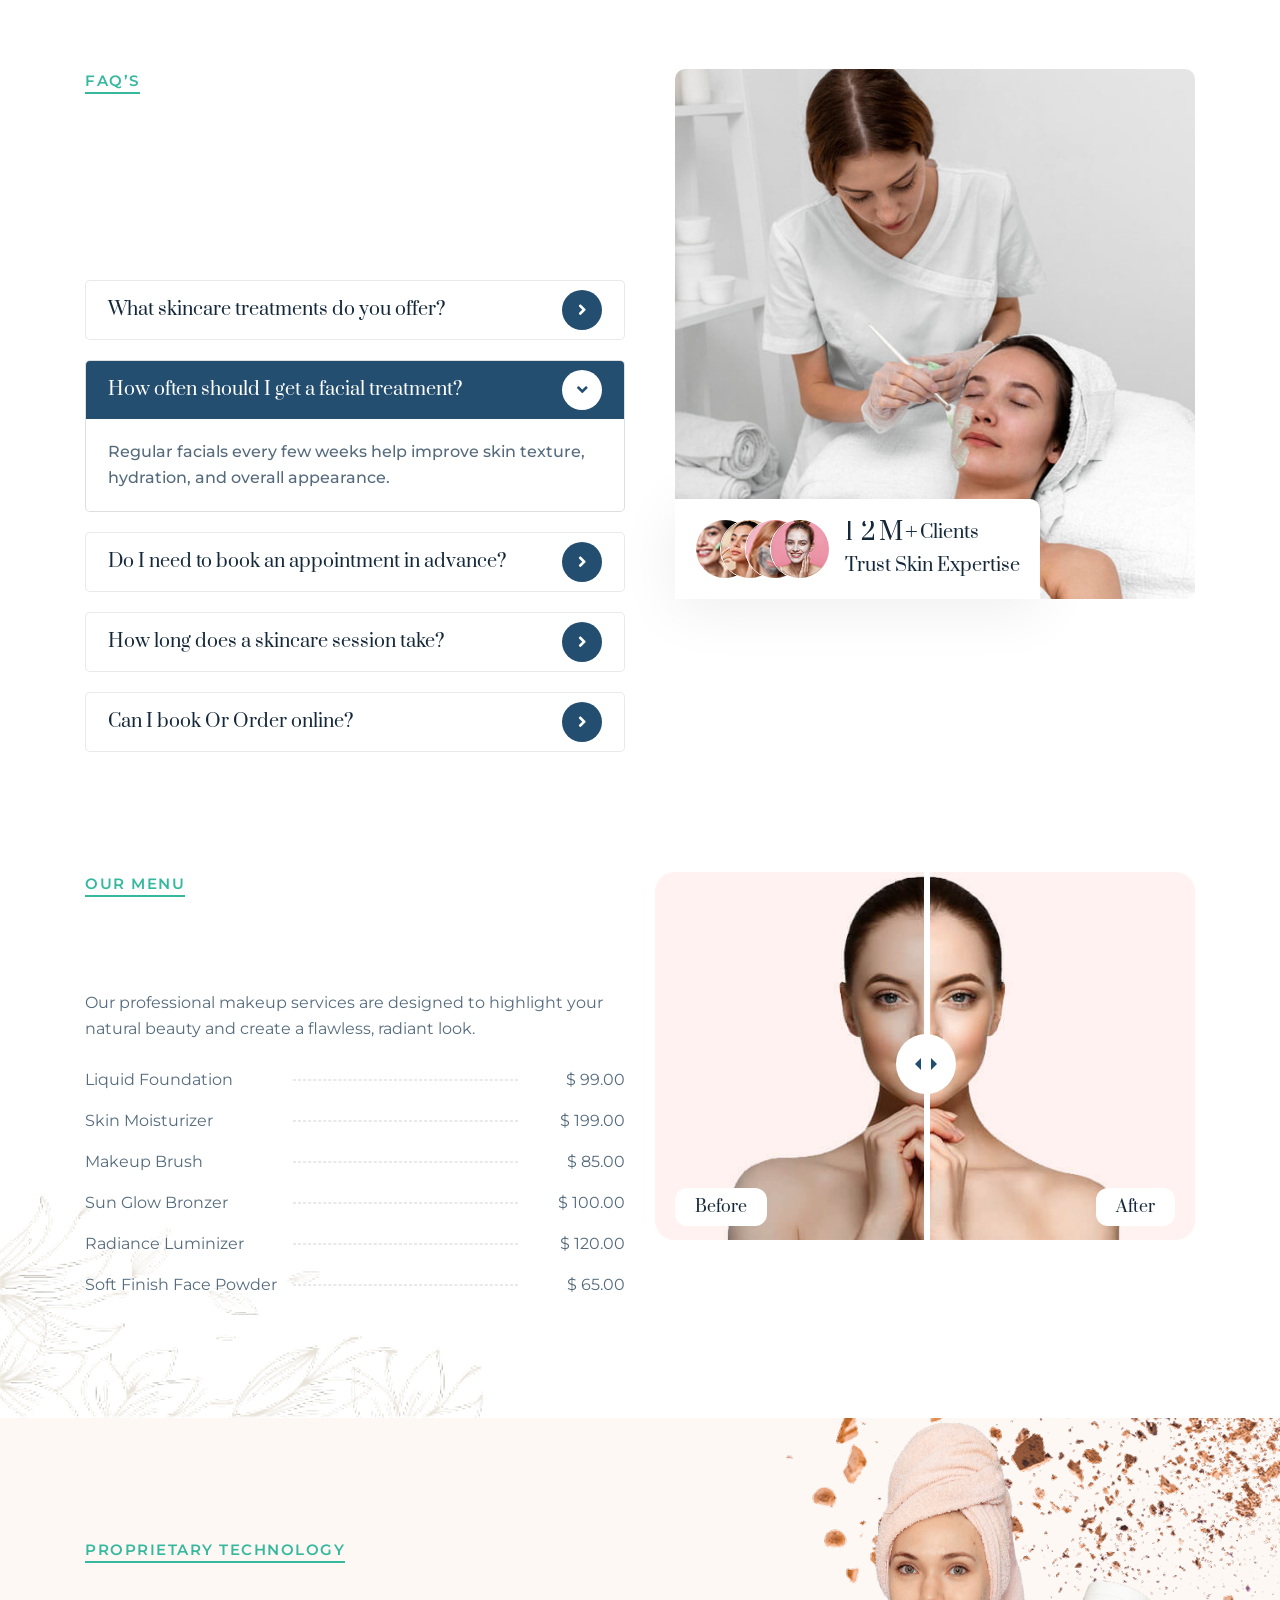
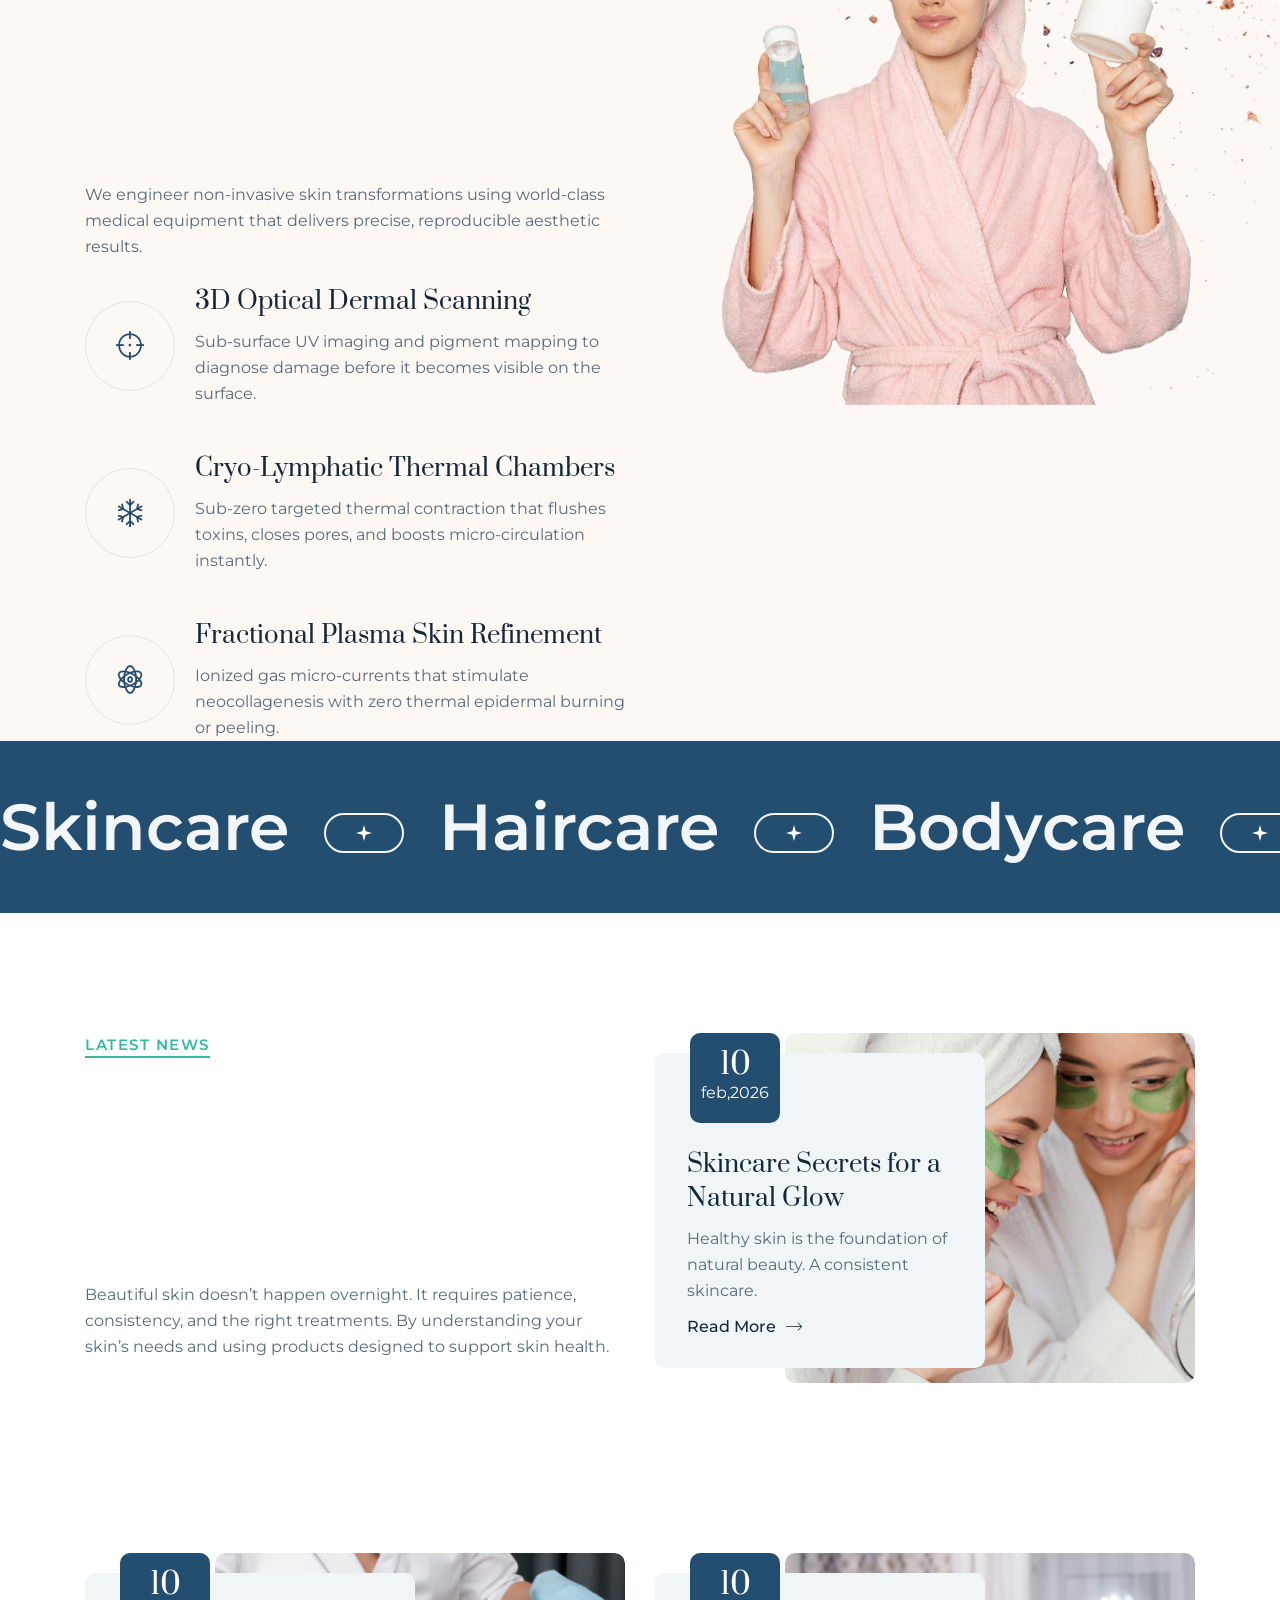
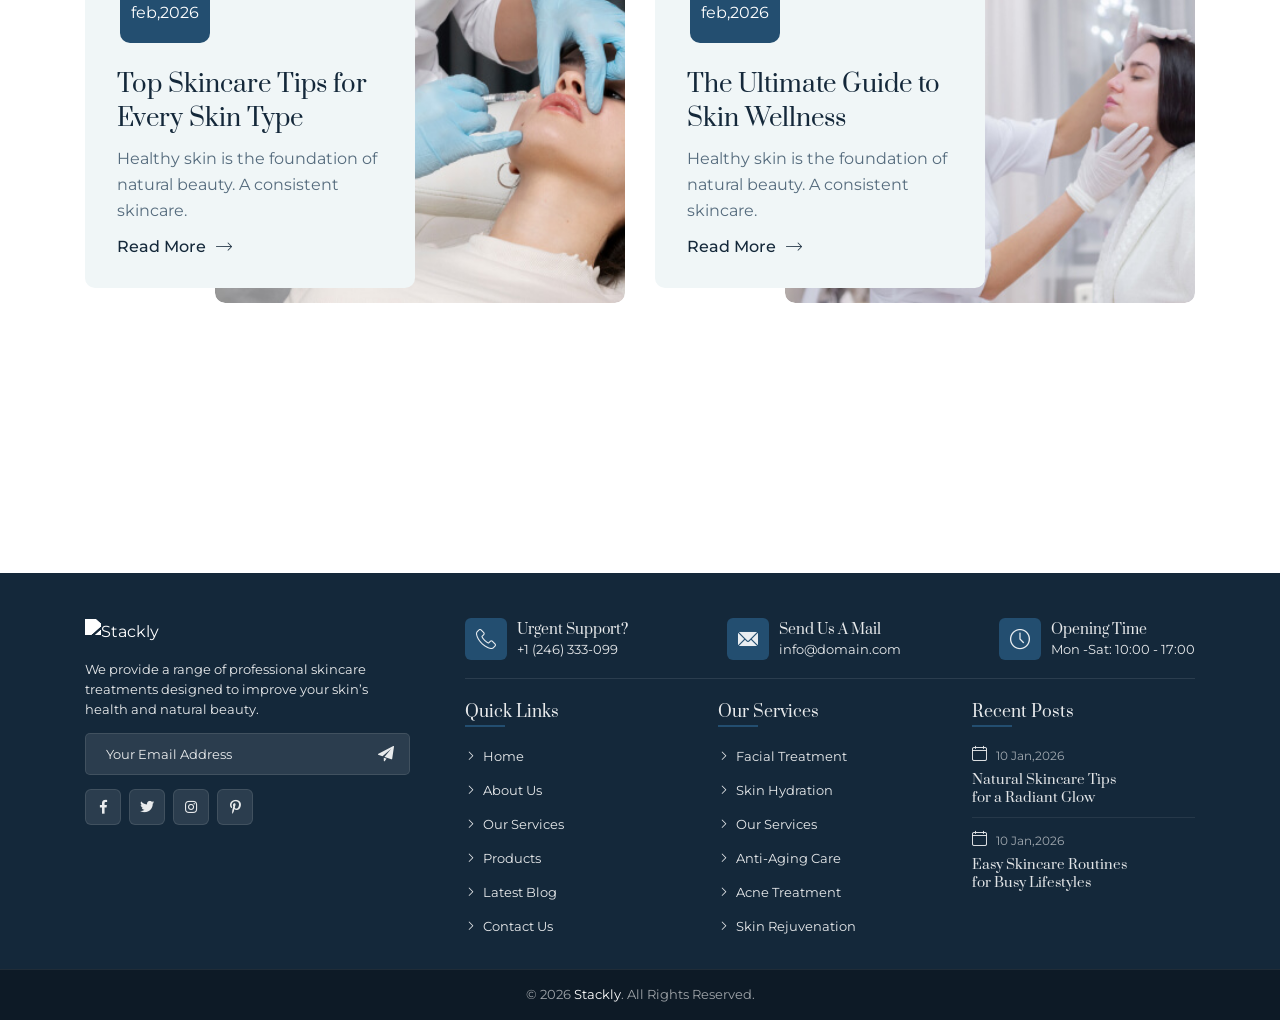
==== commit baae00d5: "style: reduce mobile navigation sidebar logo size for sleek appearance" ====
--- a/index.html
+++ b/index.html
@@ -2138,7 +2138,7 @@
         <div class="mobile-nav__content">
             <span class="mobile-nav__close mobile-nav__toggler"><i class="fa fa-times"></i></span>
 
-            <div class="logo-box"><a href="index.html" aria-label="logo image"><img src="images/logo-stackly.png" width="150" alt="Stackly" style="max-height: 48px; width: auto;"></a></div>
+            <div class="logo-box"><a href="index.html" aria-label="logo image"><img src="images/logo-stackly.png" width="118" alt="Stackly" style="max-height: 32px; width: auto;"></a></div>
             <!-- /.logo-box -->
             <div class="mobile-nav__container"></div>
             <!-- /.mobile-nav__container -->
--- a/css/custom-auth-dashboard.css
+++ b/css/custom-auth-dashboard.css
@@ -3207,13 +3207,28 @@
   display: none !important;
 }
 
-
-
-
-
-
-
-
-
-
-
+/* Mobile Navigation Sidebar Drawer - Sleek Compact Logo */
+.mobile-nav__content .logo-box {
+  margin-bottom: 24px !important;
+  display: flex !important;
+  align-items: center !important;
+}
+
+.mobile-nav__content .logo-box a img {
+  max-height: 32px !important;
+  width: auto !important;
+  max-width: 120px !important;
+  object-fit: contain !important;
+  transition: opacity 0.2s ease !important;
+}
+
+
+
+
+
+
+
+
+
+
+
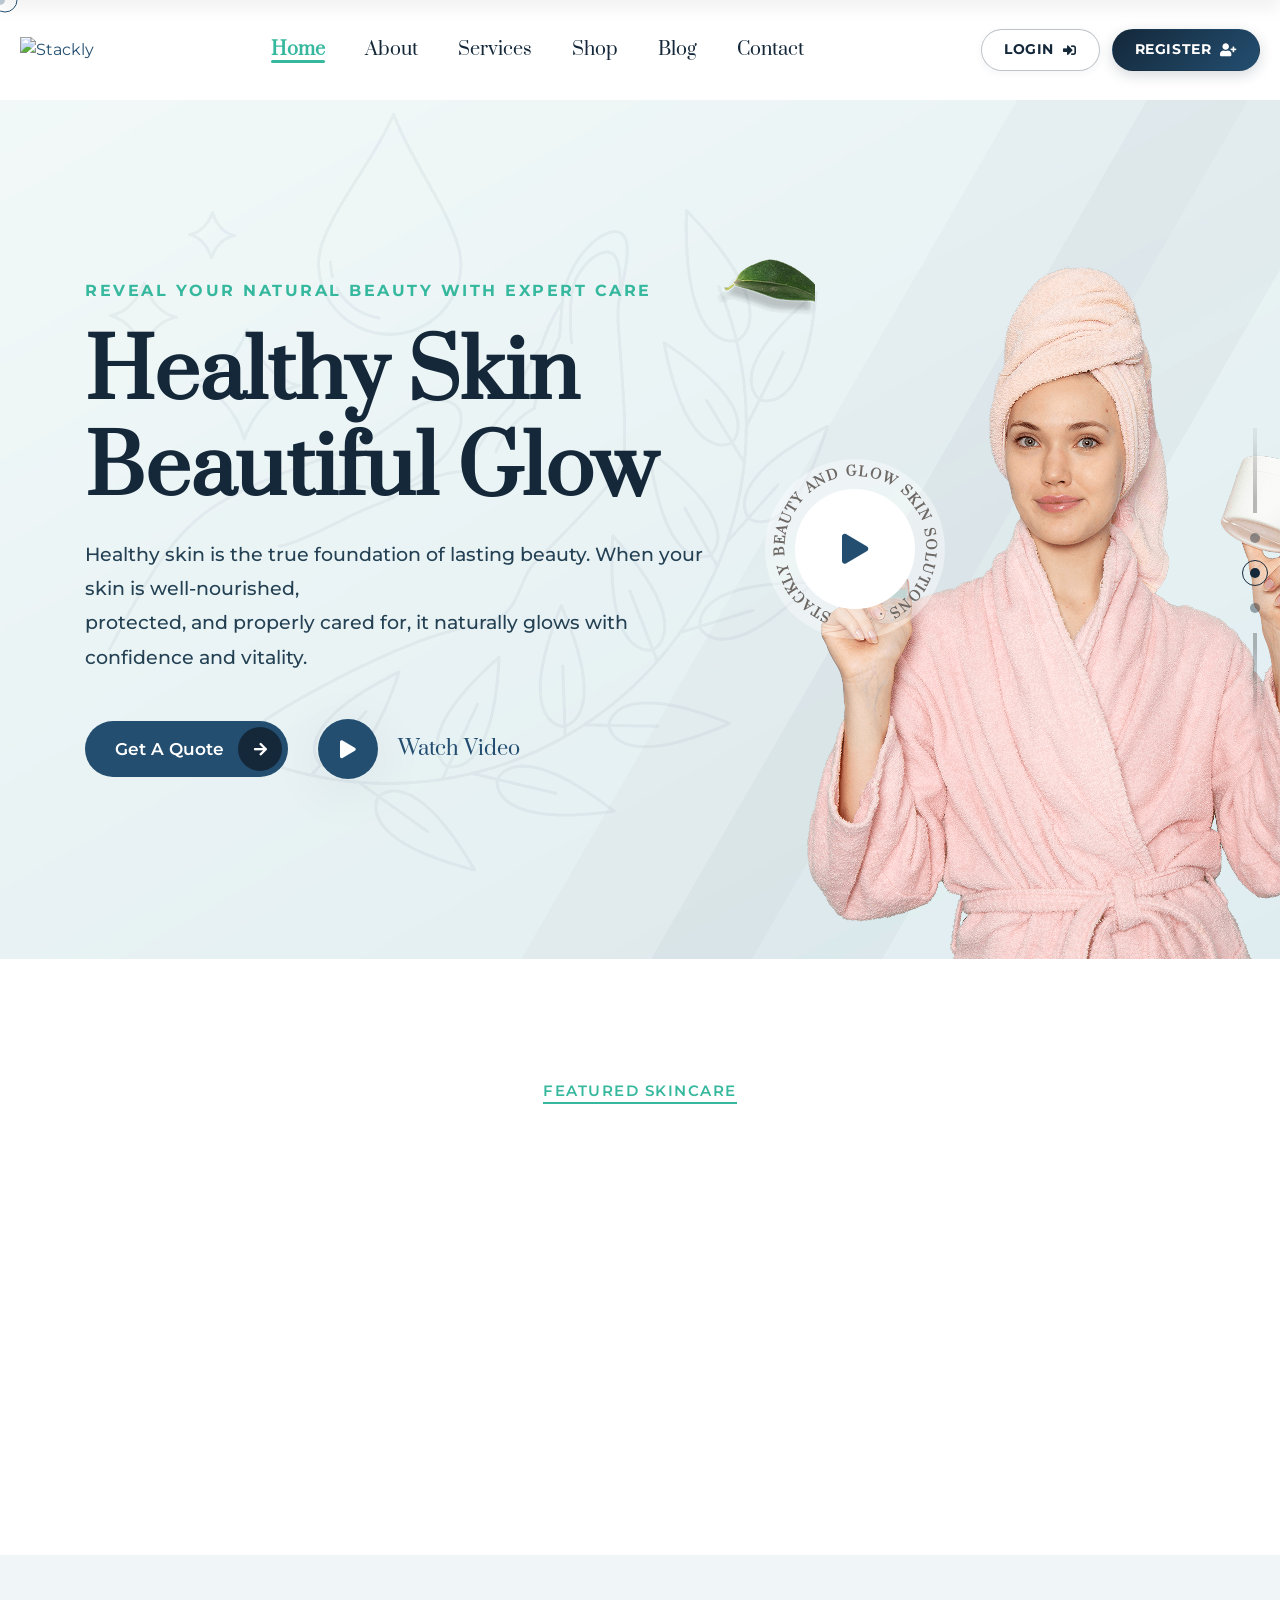
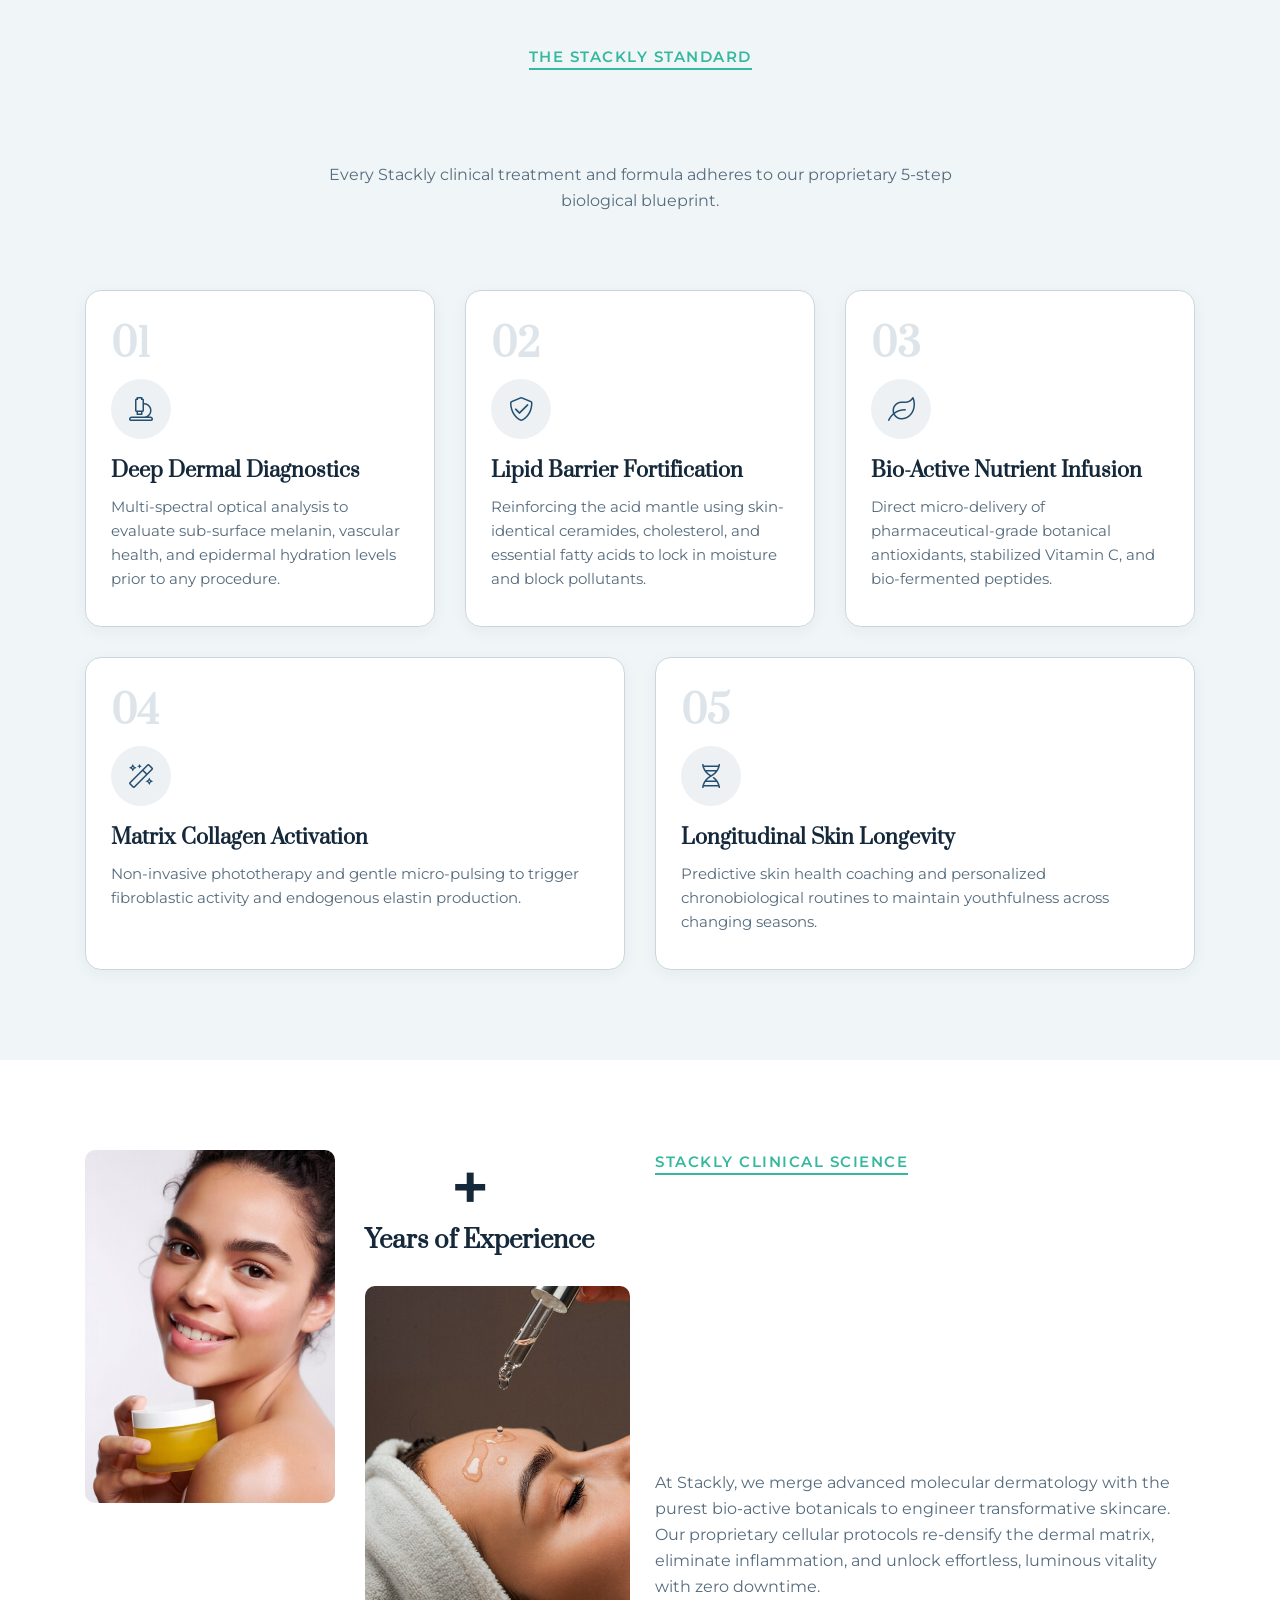
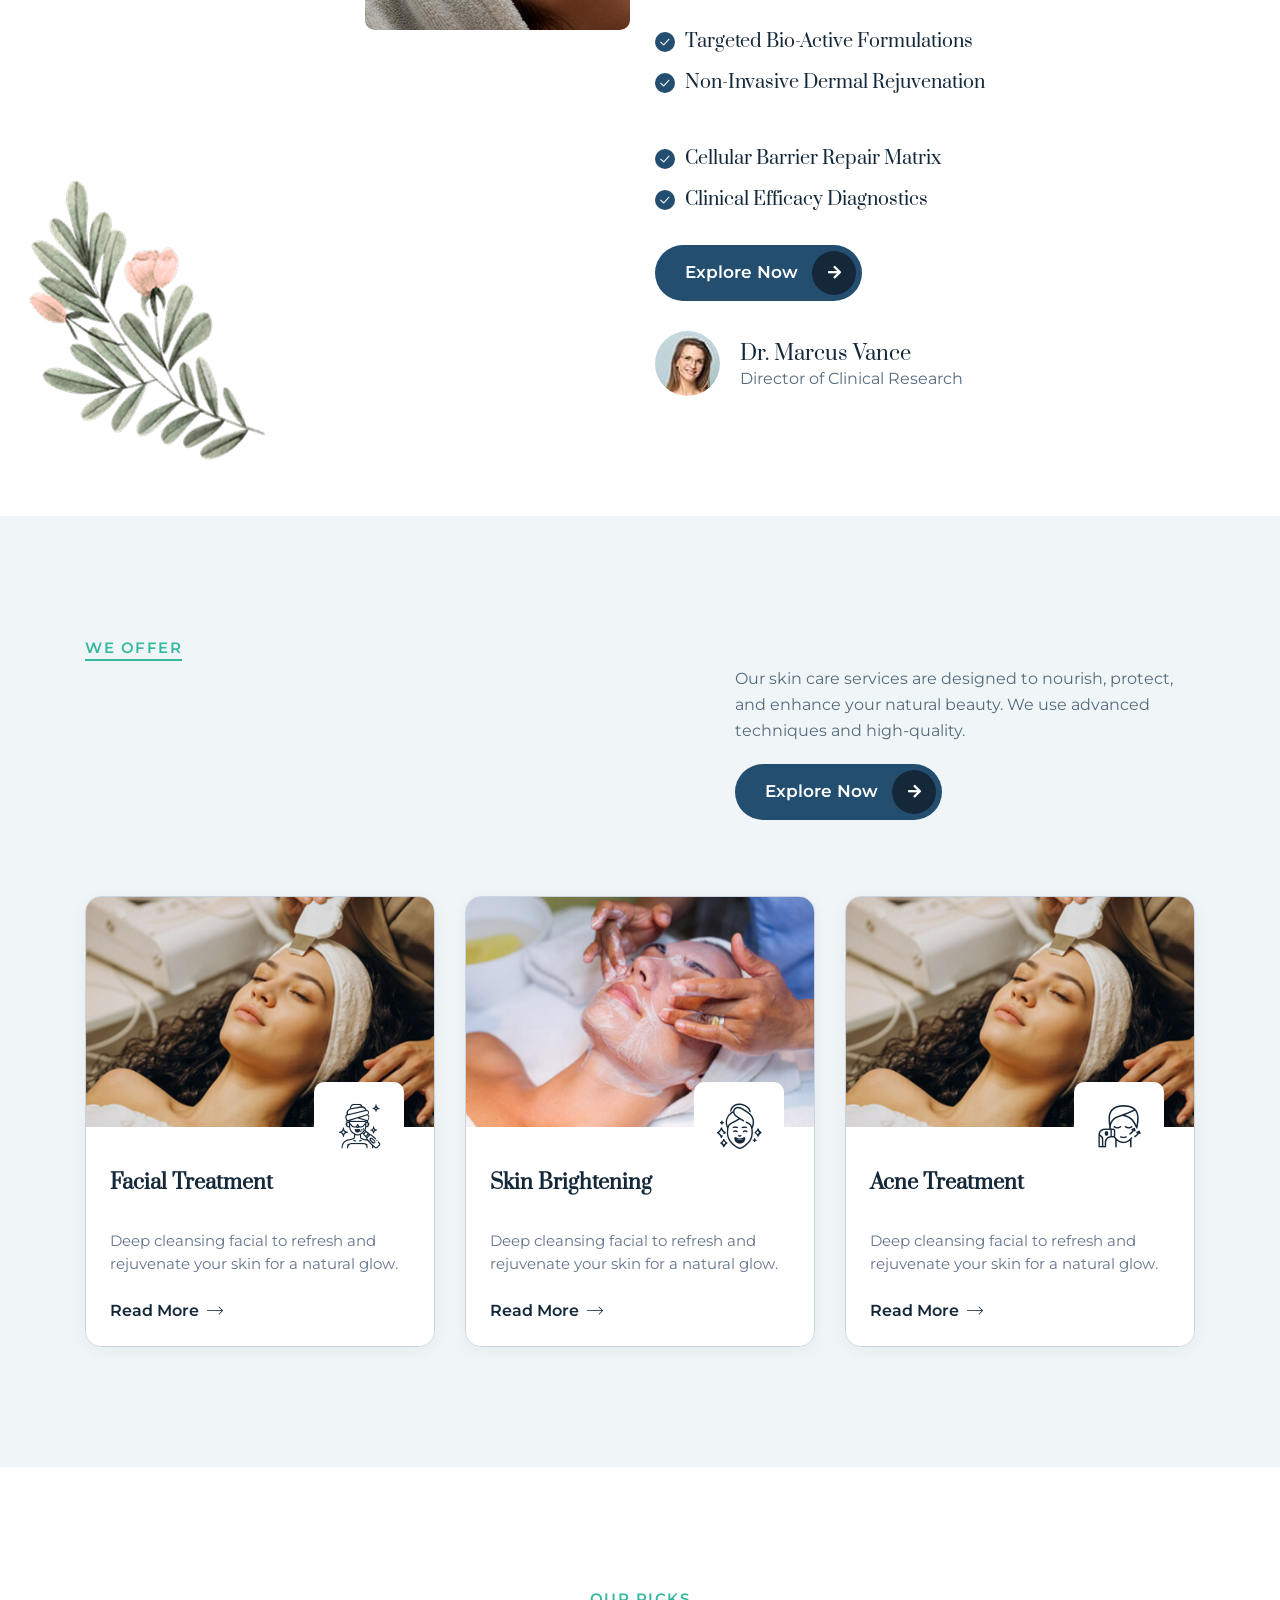
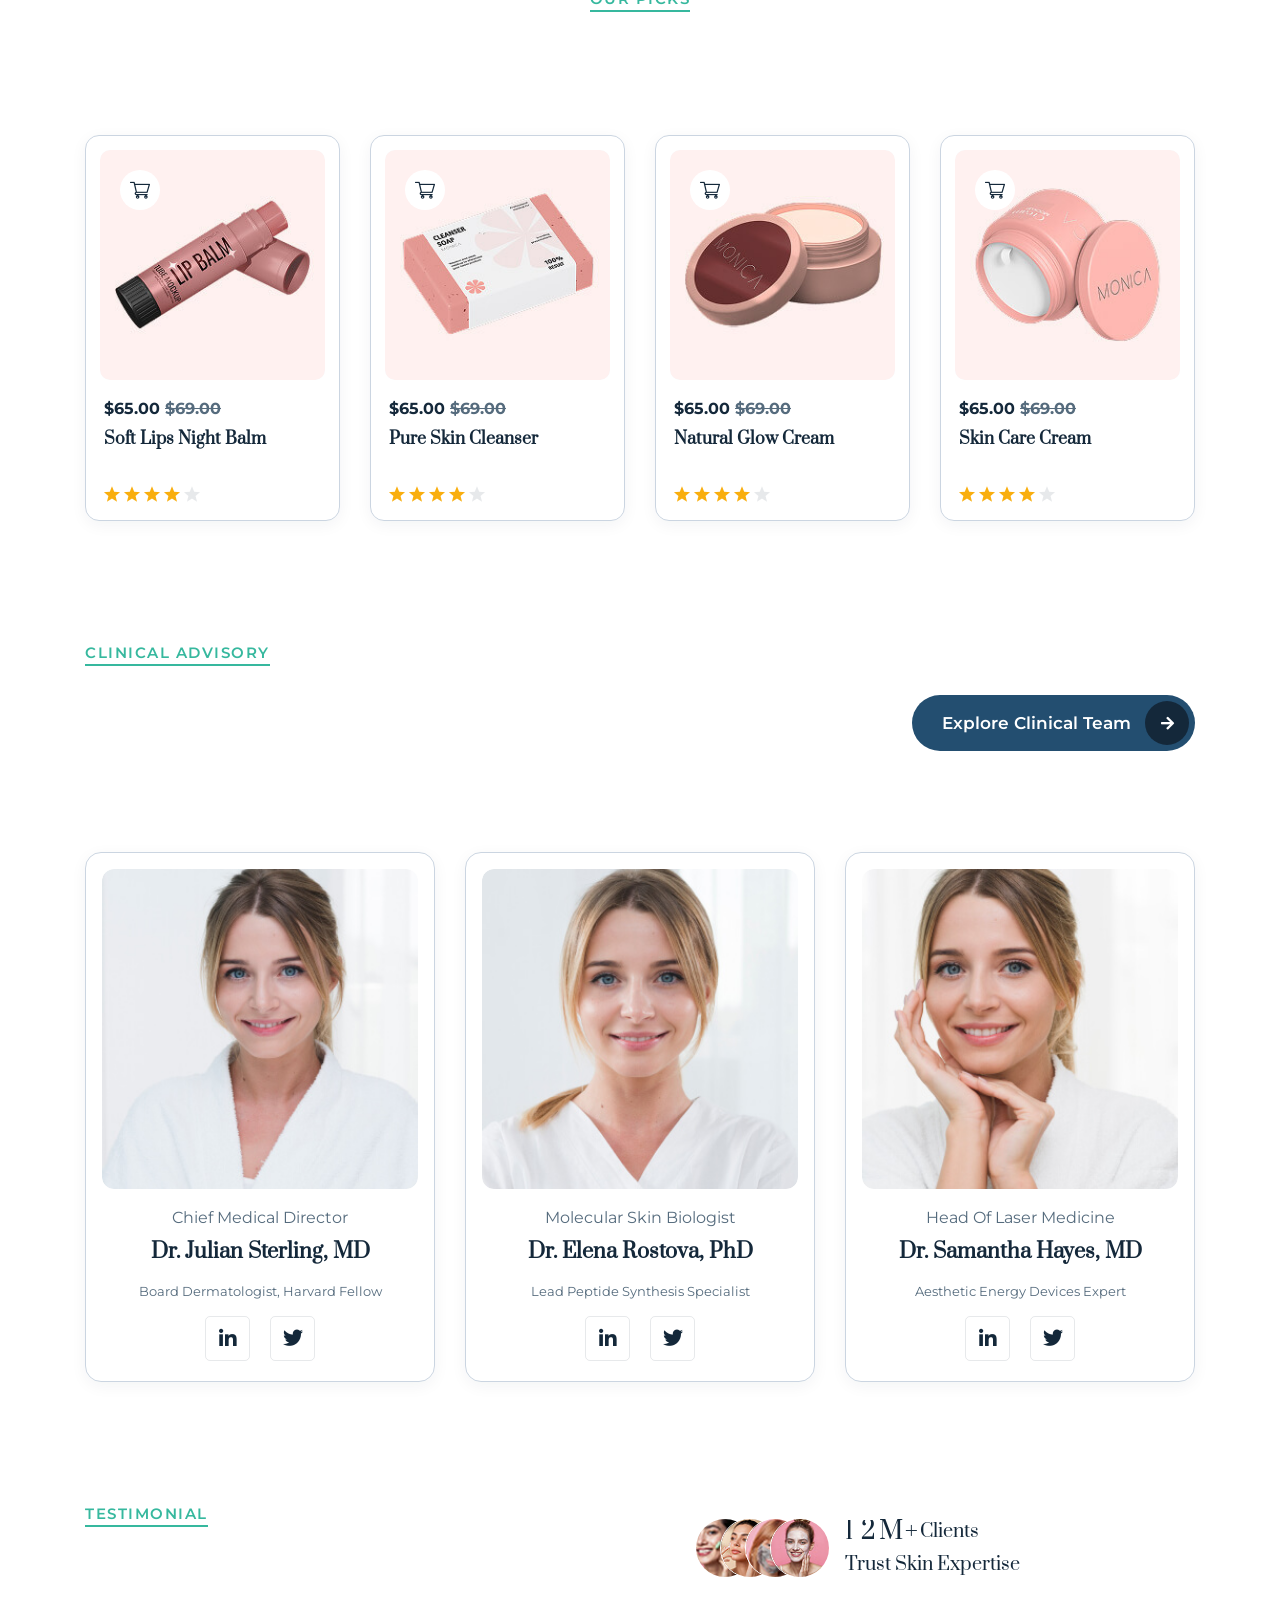
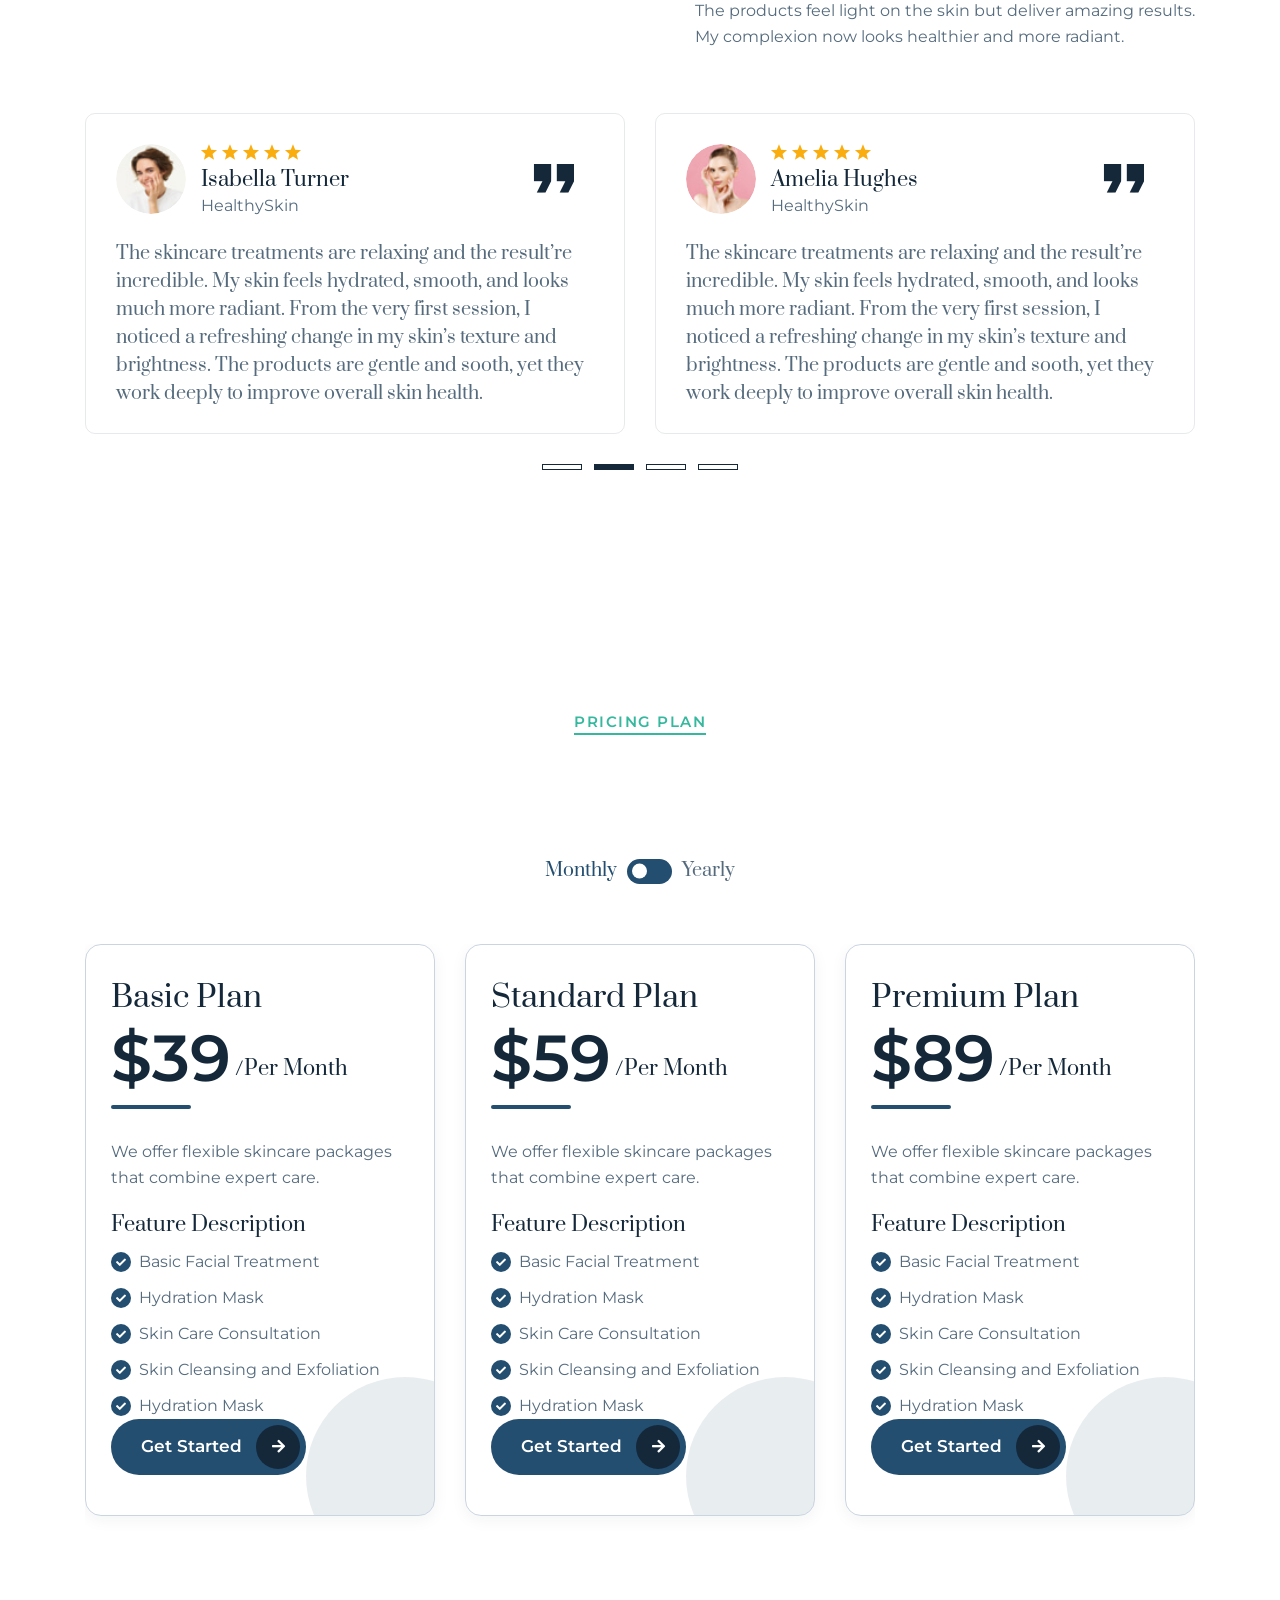
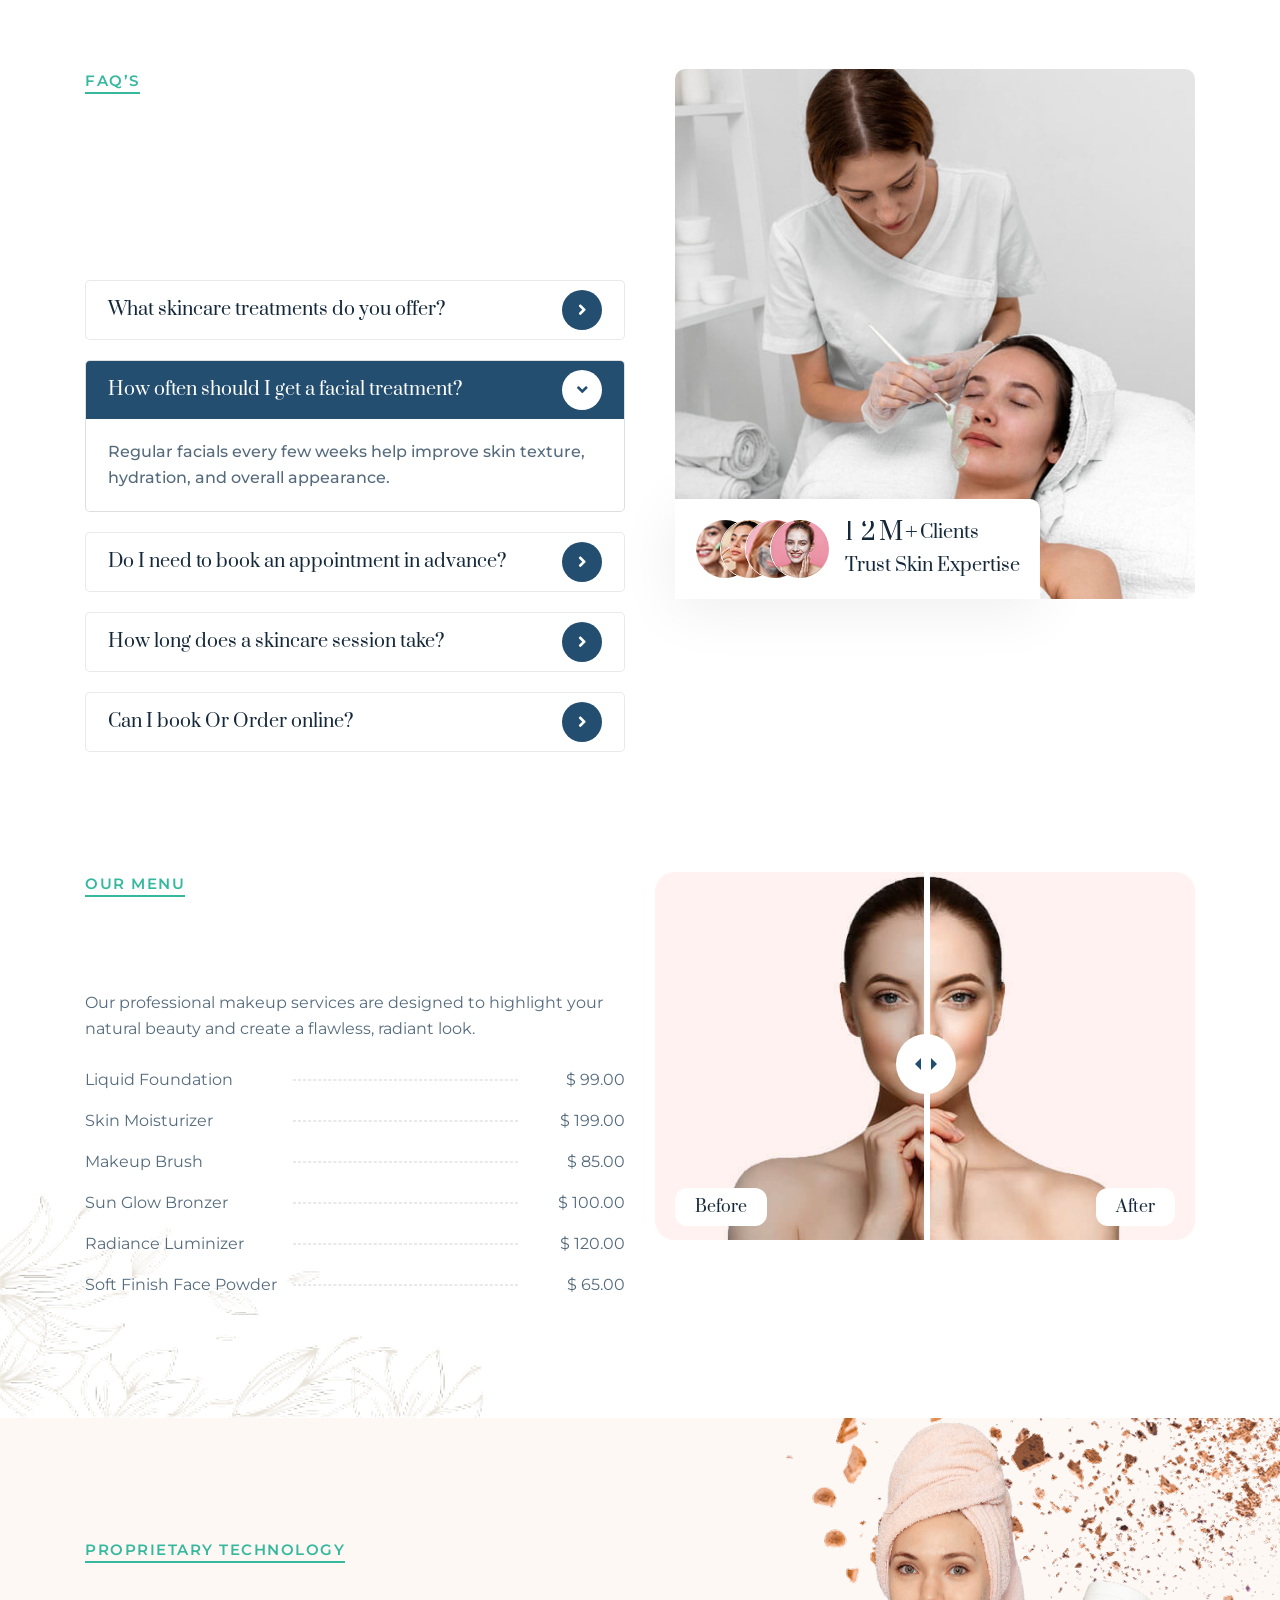
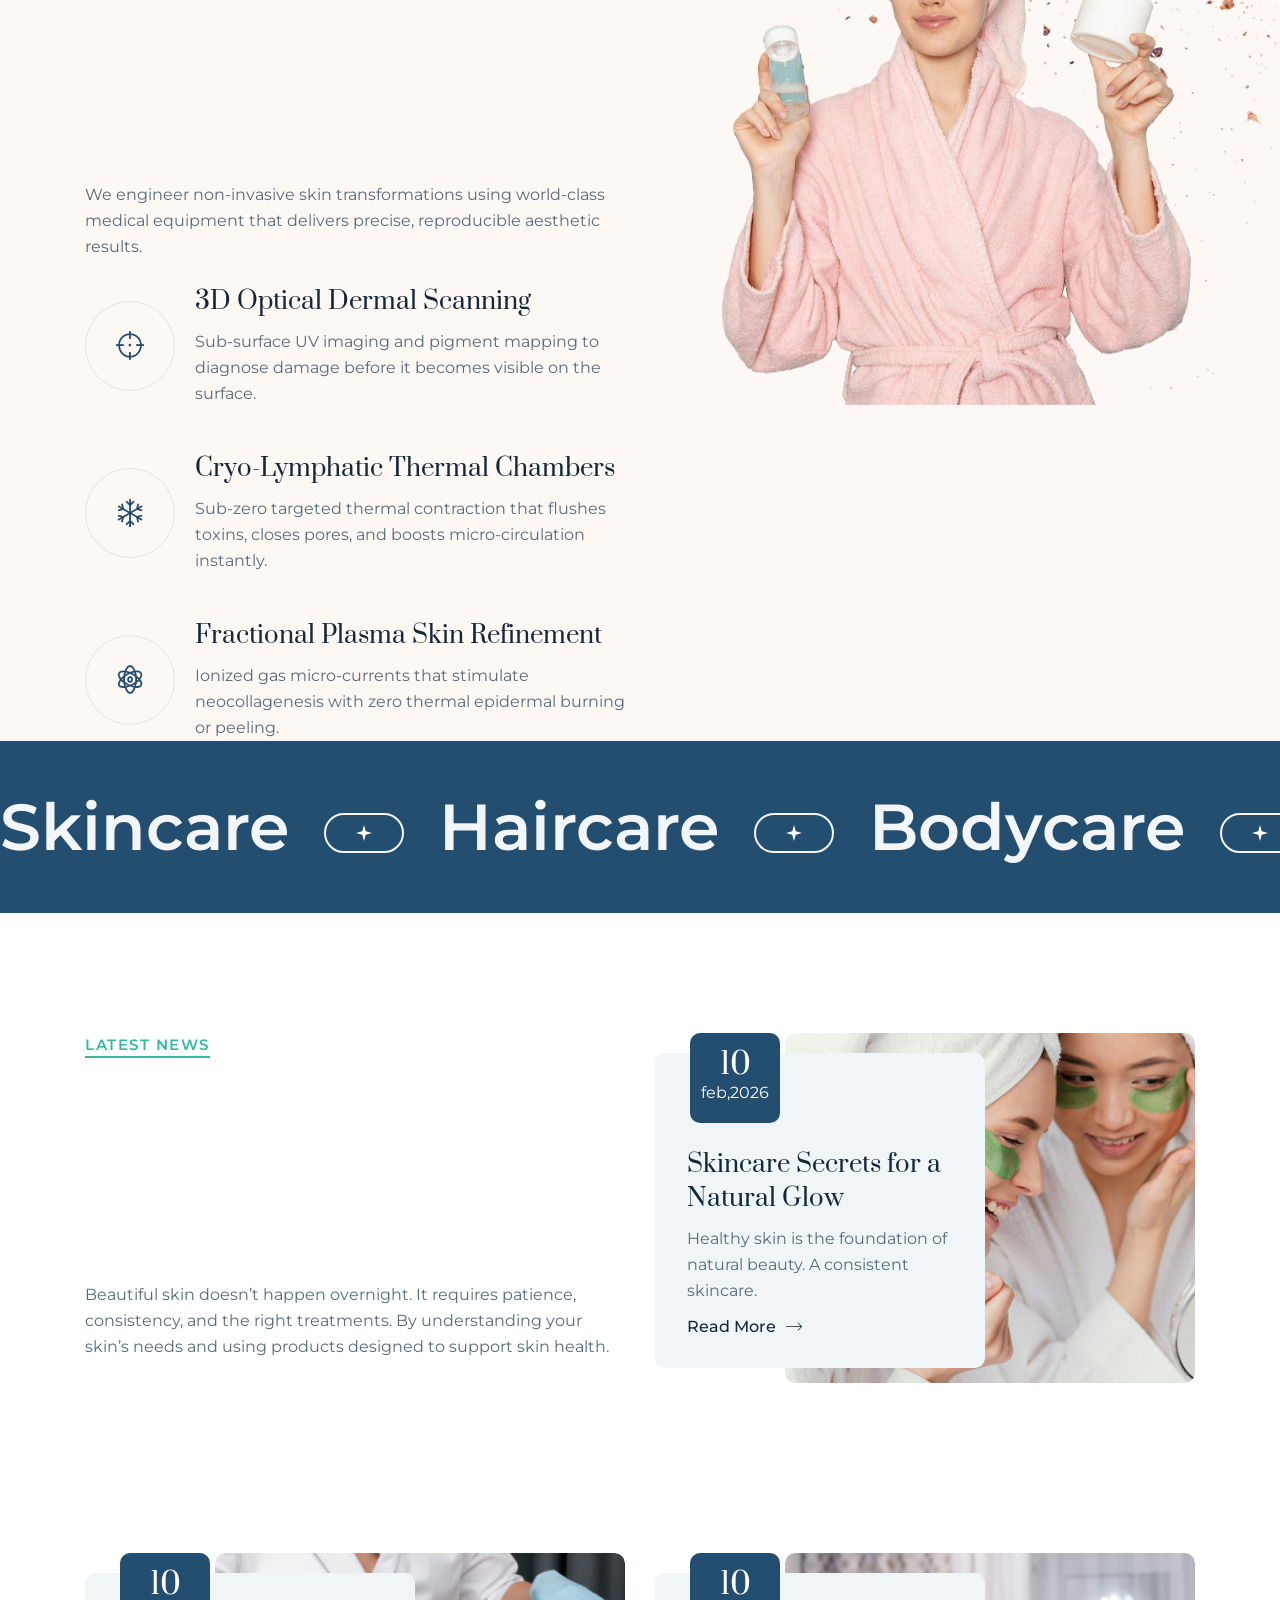
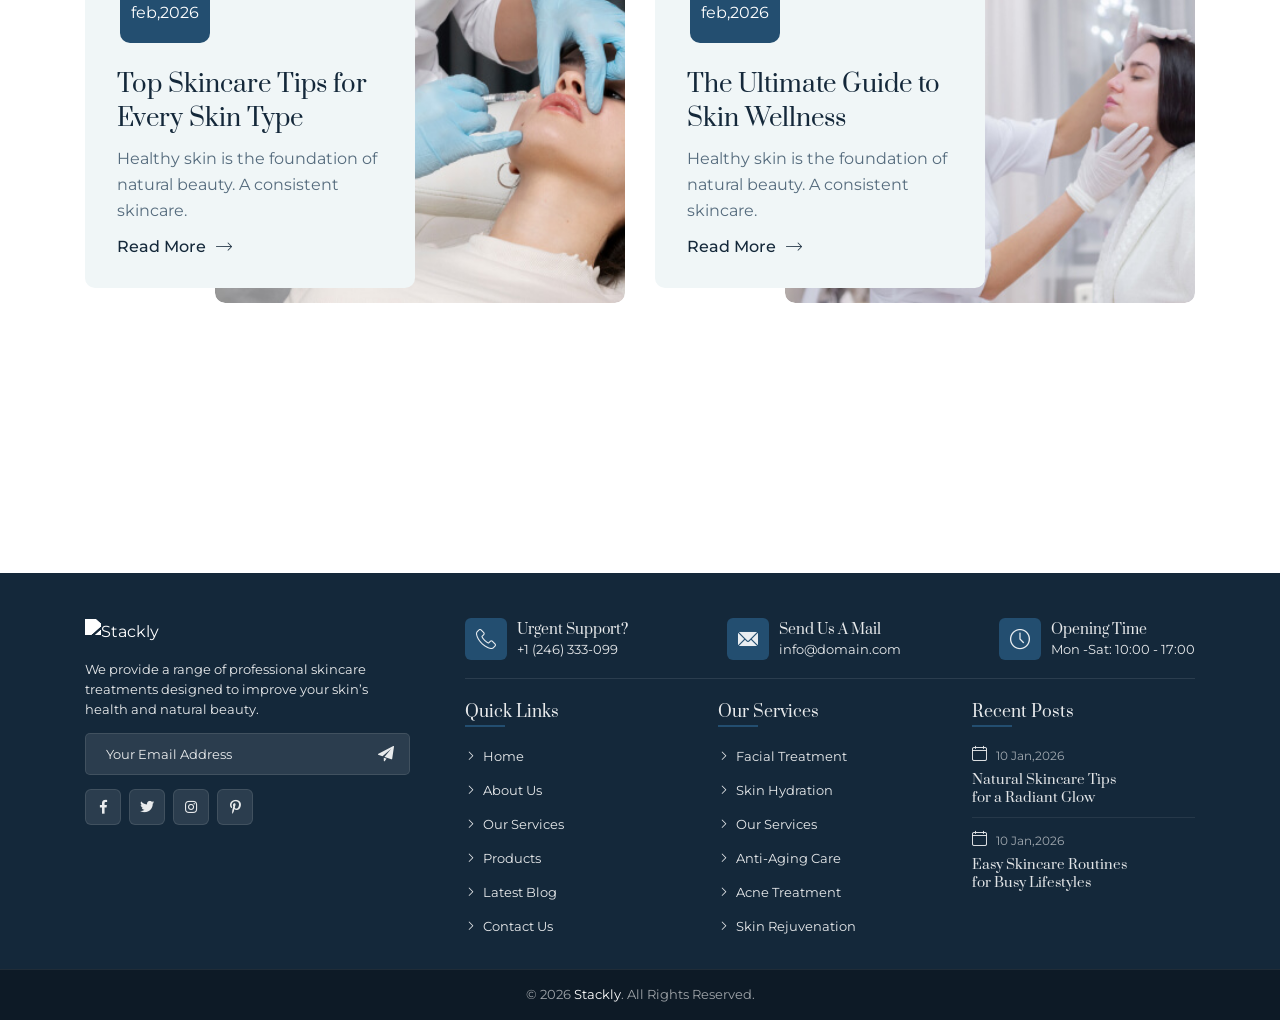
==== commit 7e78a775: "feat: replace vertical 'go back top' text with modern floating up arrow button" ====
--- a/index.html
+++ b/index.html
@@ -2175,9 +2175,8 @@
     </div>
     <!-- End Search Popup -->
 
-    <a href="#" data-target="html" class="scroll-to-target scroll-to-top">
-        <span class="scroll-to-top__wrapper"><span class="scroll-to-top__inner"></span></span>
-        <span class="scroll-to-top__text"> Go Back Top</span>
+    <a href="#" data-target="html" class="scroll-to-target scroll-to-top" aria-label="Scroll to top" title="Scroll to top">
+        <i class="fas fa-arrow-up"></i>
     </a>
 
 
--- a/css/custom-auth-dashboard.css
+++ b/css/custom-auth-dashboard.css
@@ -3222,13 +3222,71 @@
   transition: opacity 0.2s ease !important;
 }
 
-
-
-
-
-
-
-
-
-
-
+/* ==========================================================================
+   Modern Floating Up Arrow Scroll-To-Top Button
+   ========================================================================== */
+.scroll-to-top {
+  position: fixed !important;
+  bottom: 25px !important;
+  right: 25px !important;
+  width: 48px !important;
+  height: 48px !important;
+  background: #36B89E !important;
+  color: #ffffff !important;
+  border-radius: 50% !important;
+  display: flex !important;
+  align-items: center !important;
+  justify-content: center !important;
+  text-decoration: none !important;
+  box-shadow: 0 4px 18px rgba(54, 184, 158, 0.4) !important;
+  z-index: 9999 !important;
+  opacity: 0 !important;
+  visibility: hidden !important;
+  transform: translateY(12px) !important;
+  cursor: pointer !important;
+  transition: all 0.3s cubic-bezier(0.16, 1, 0.3, 1) !important;
+  border: none !important;
+}
+
+.scroll-to-top i {
+  font-size: 18px !important;
+  color: #ffffff !important;
+  line-height: 1 !important;
+  transition: transform 0.2s ease !important;
+}
+
+.scroll-to-top:hover {
+  background: #14283A !important;
+  color: #ffffff !important;
+  box-shadow: 0 8px 25px rgba(20, 40, 58, 0.4) !important;
+  transform: translateY(-4px) !important;
+}
+
+.scroll-to-top:hover i {
+  transform: translateY(-2px) !important;
+}
+
+.scroll-to-top.show {
+  opacity: 1 !important;
+  visibility: visible !important;
+  transform: translateY(0) !important;
+}
+
+/* Hide legacy rotated text and loading bar */
+.scroll-to-top__text,
+.scroll-to-top__wrapper,
+.scroll-to-top__inner {
+  display: none !important;
+}
+
+
+
+
+
+
+
+
+
+
+
+
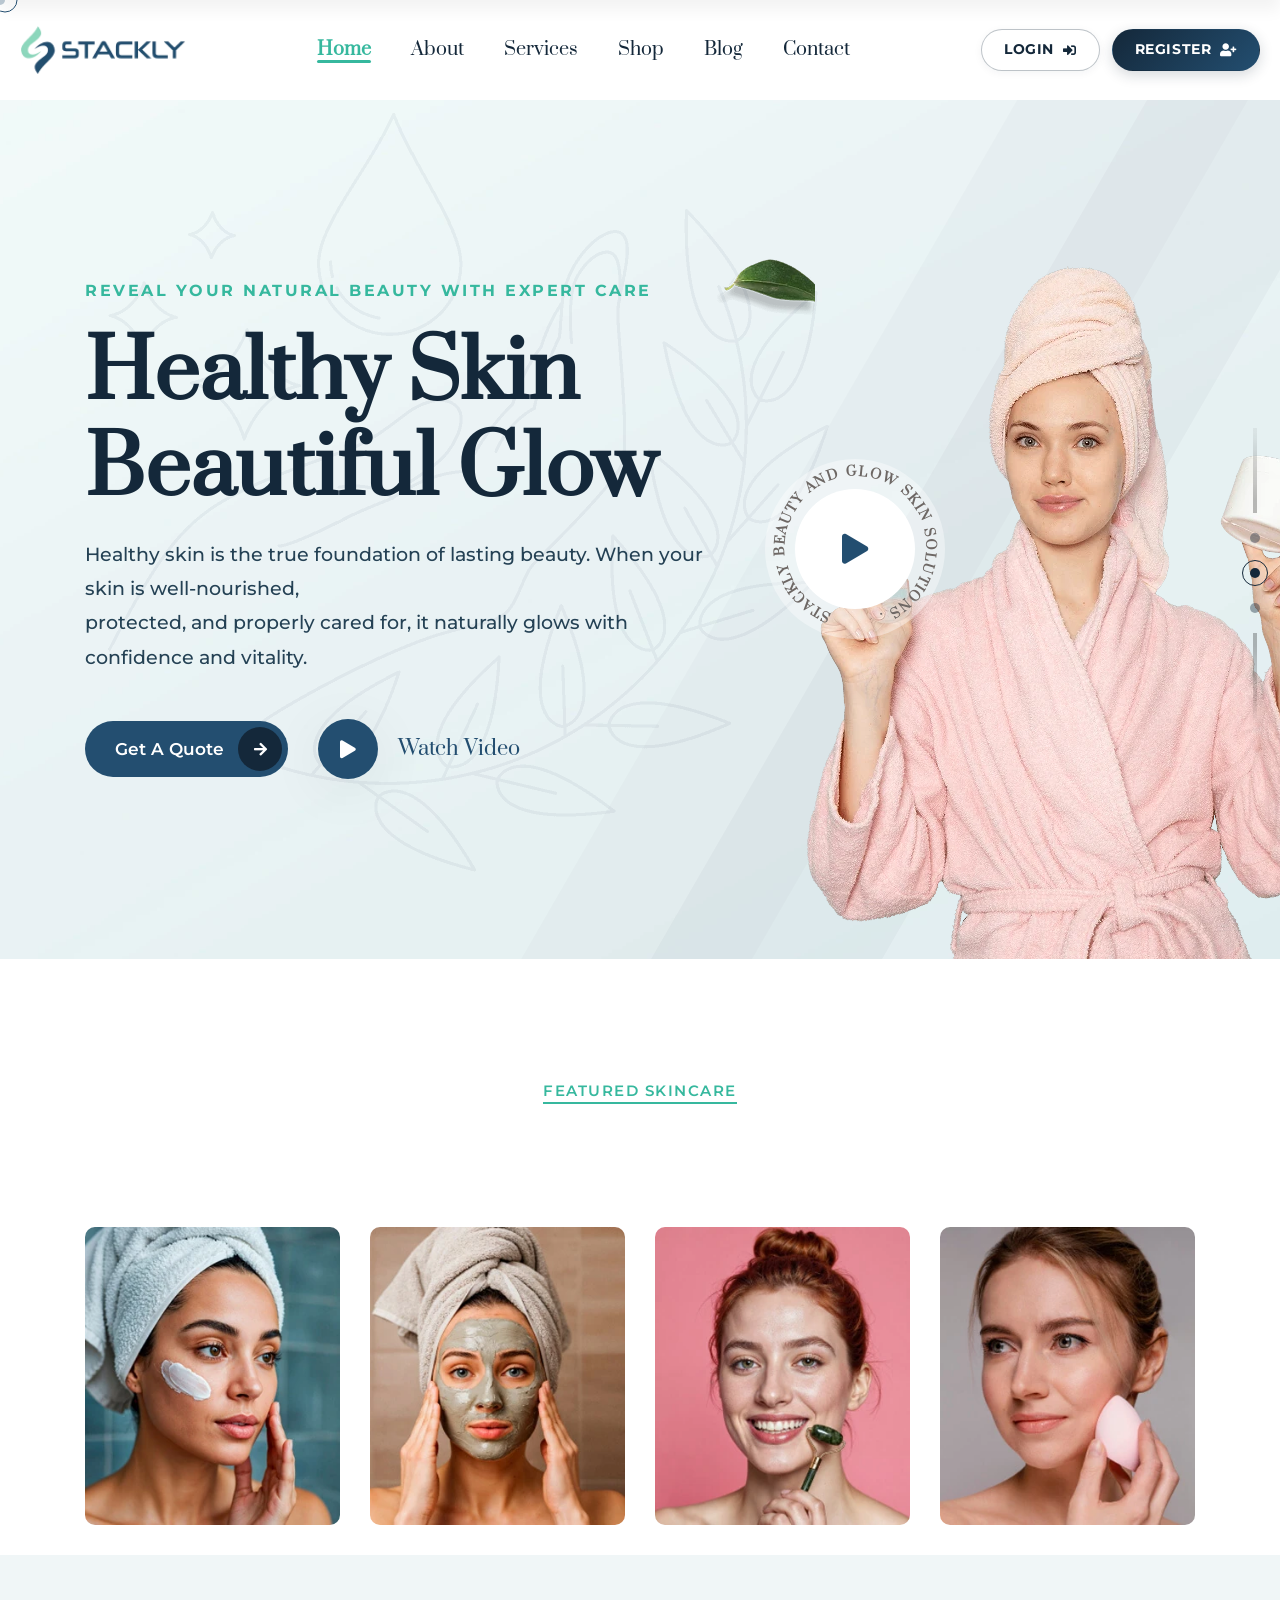
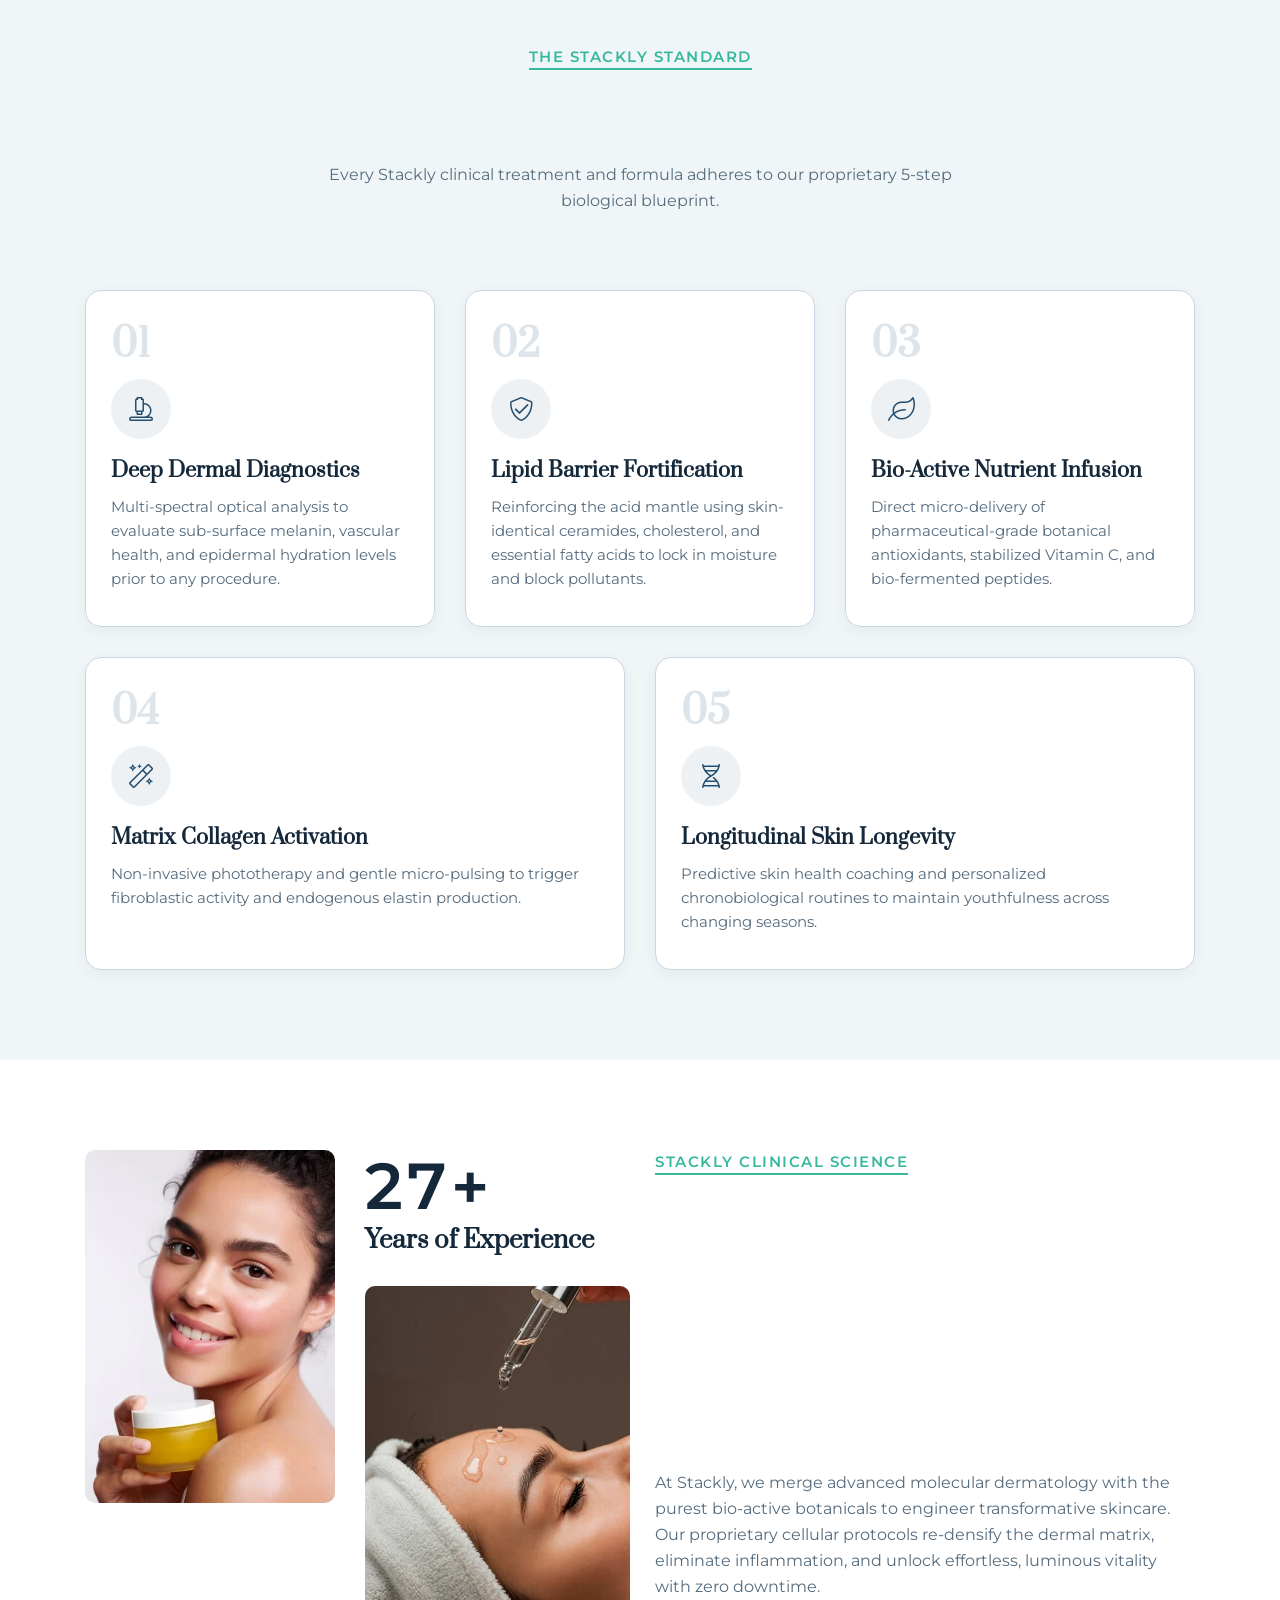
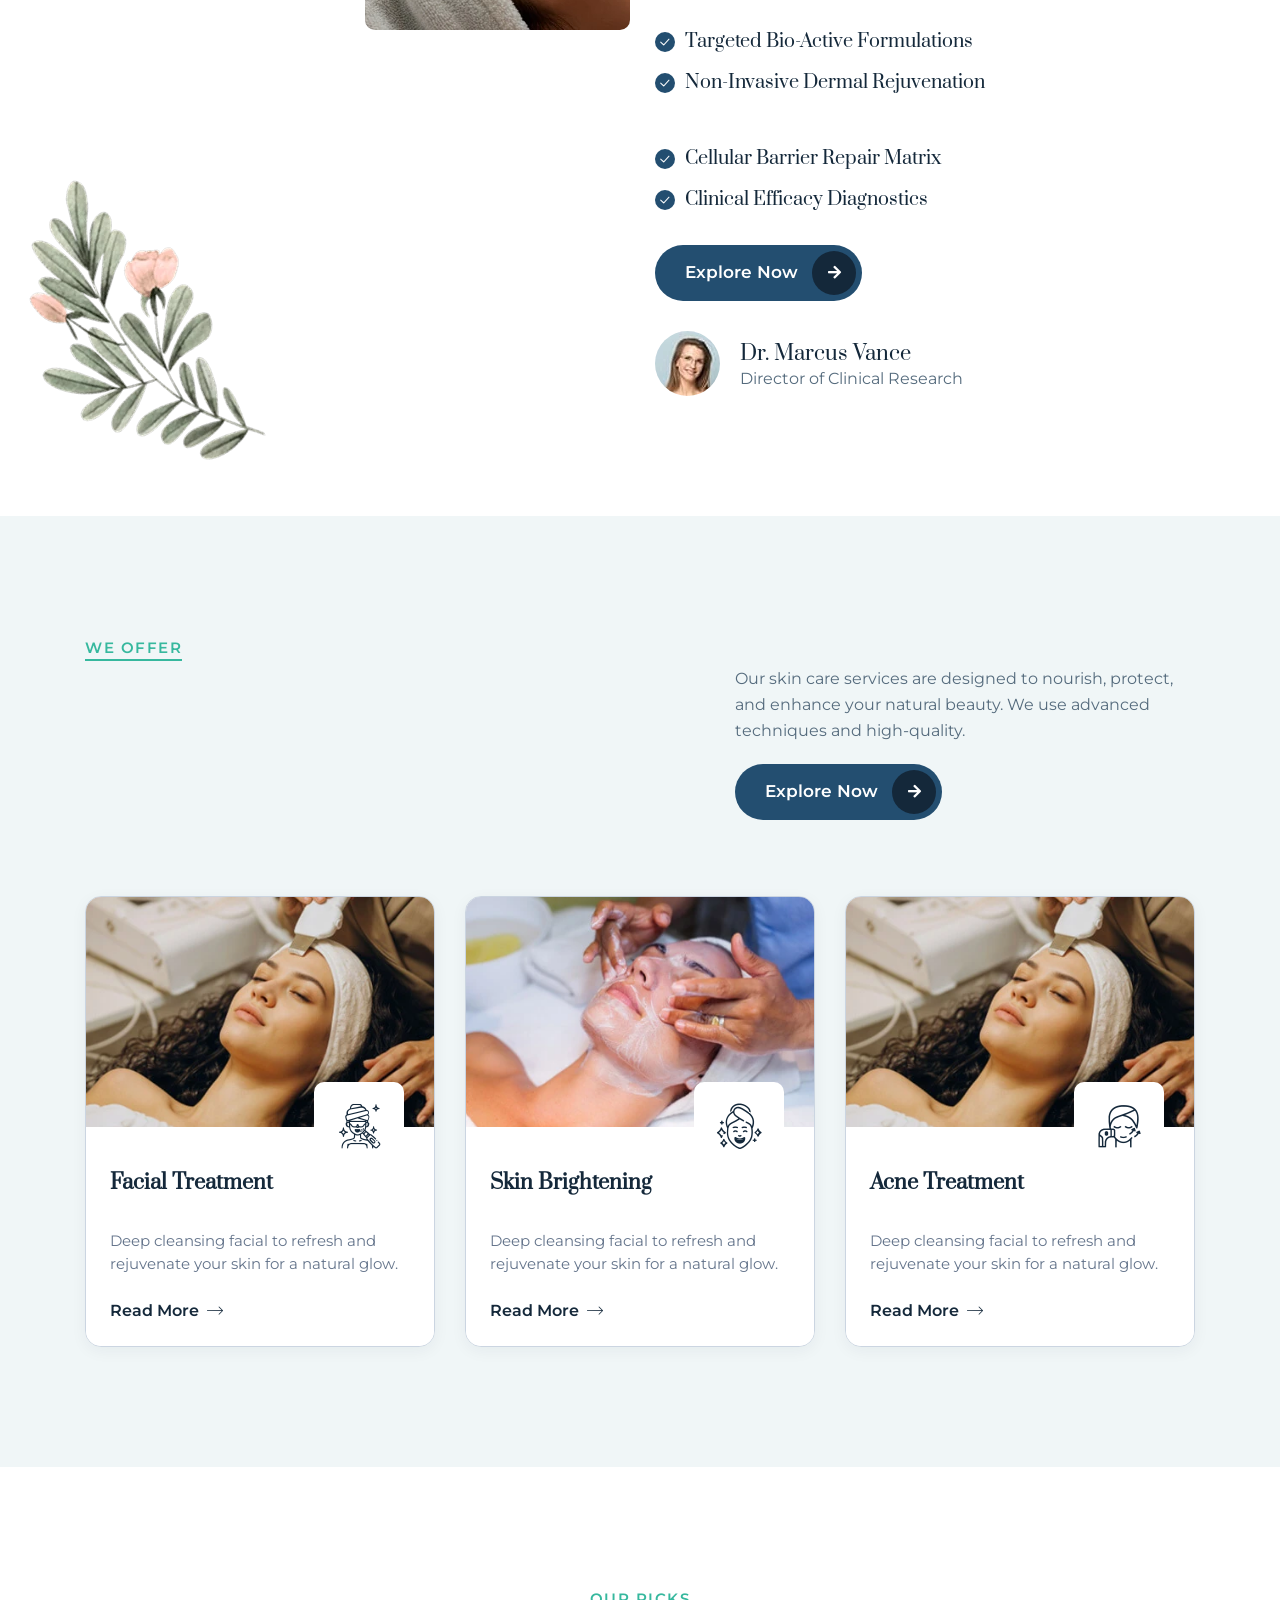
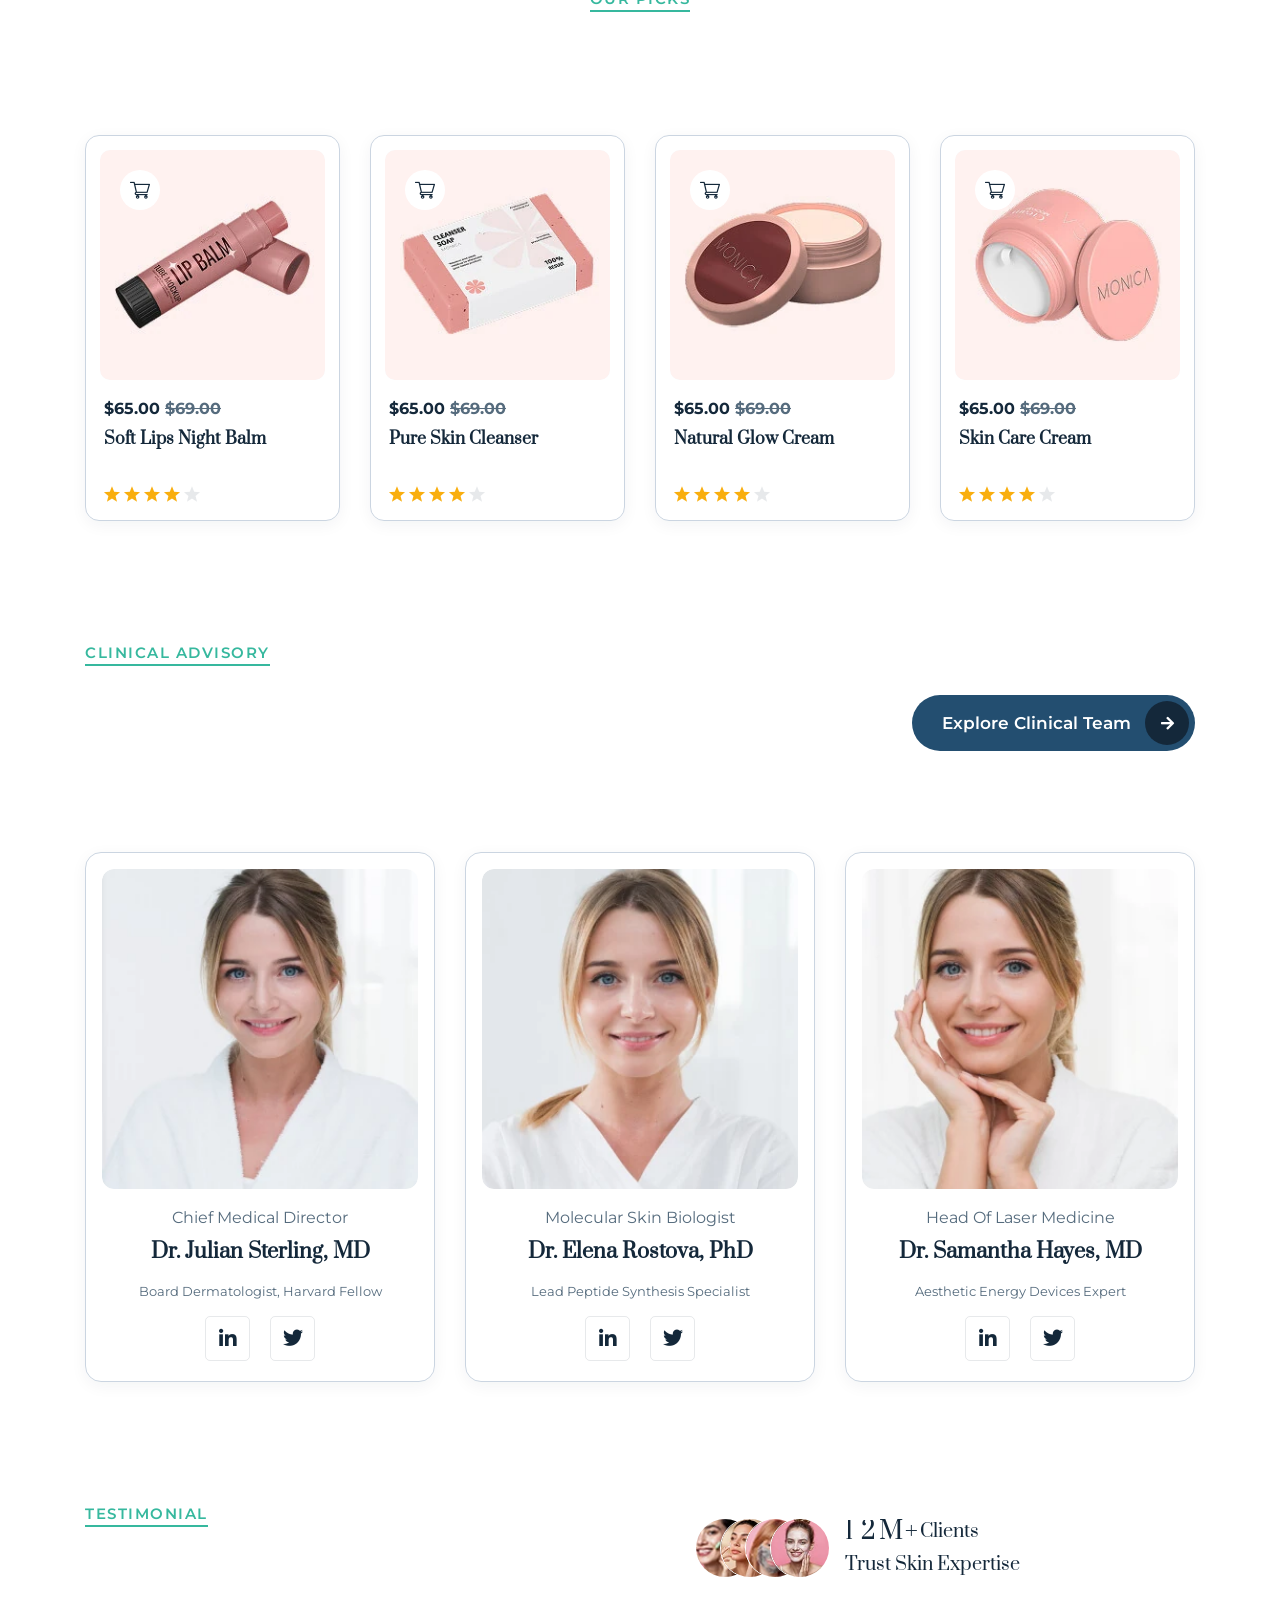
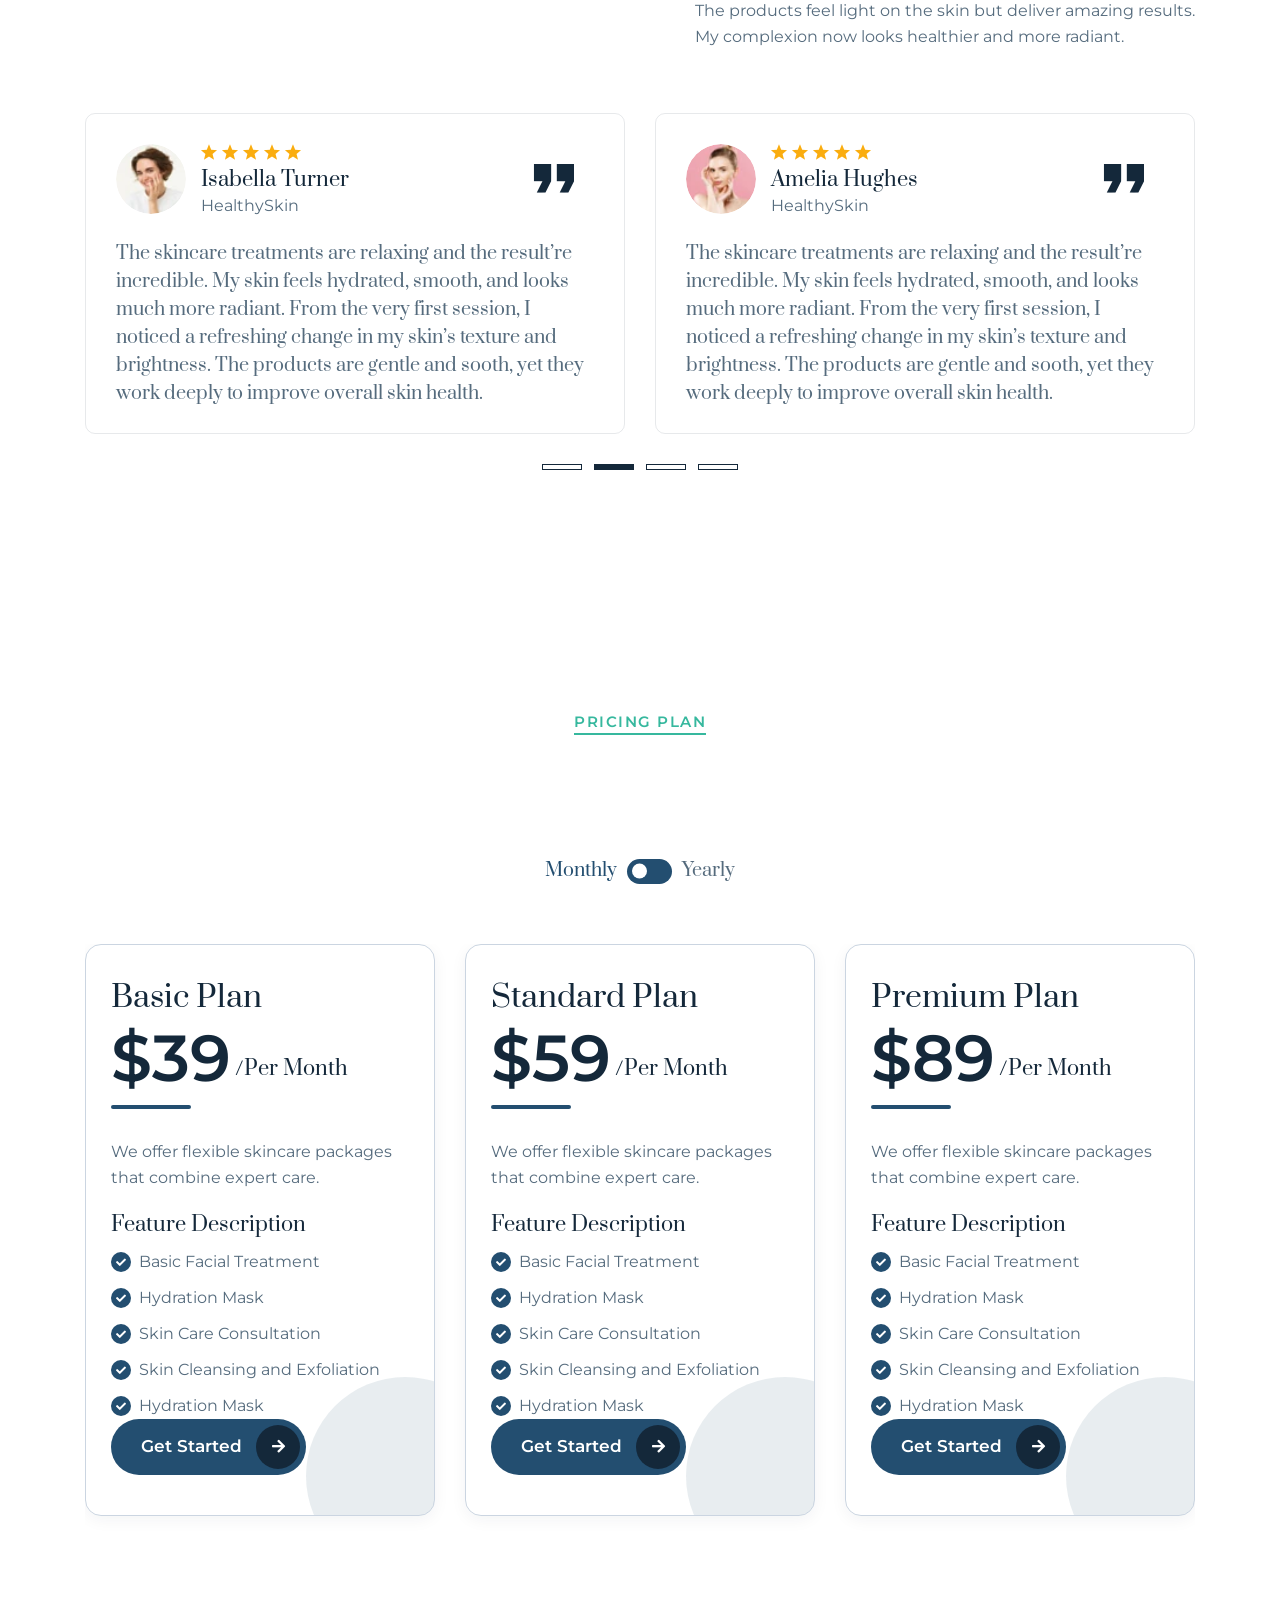
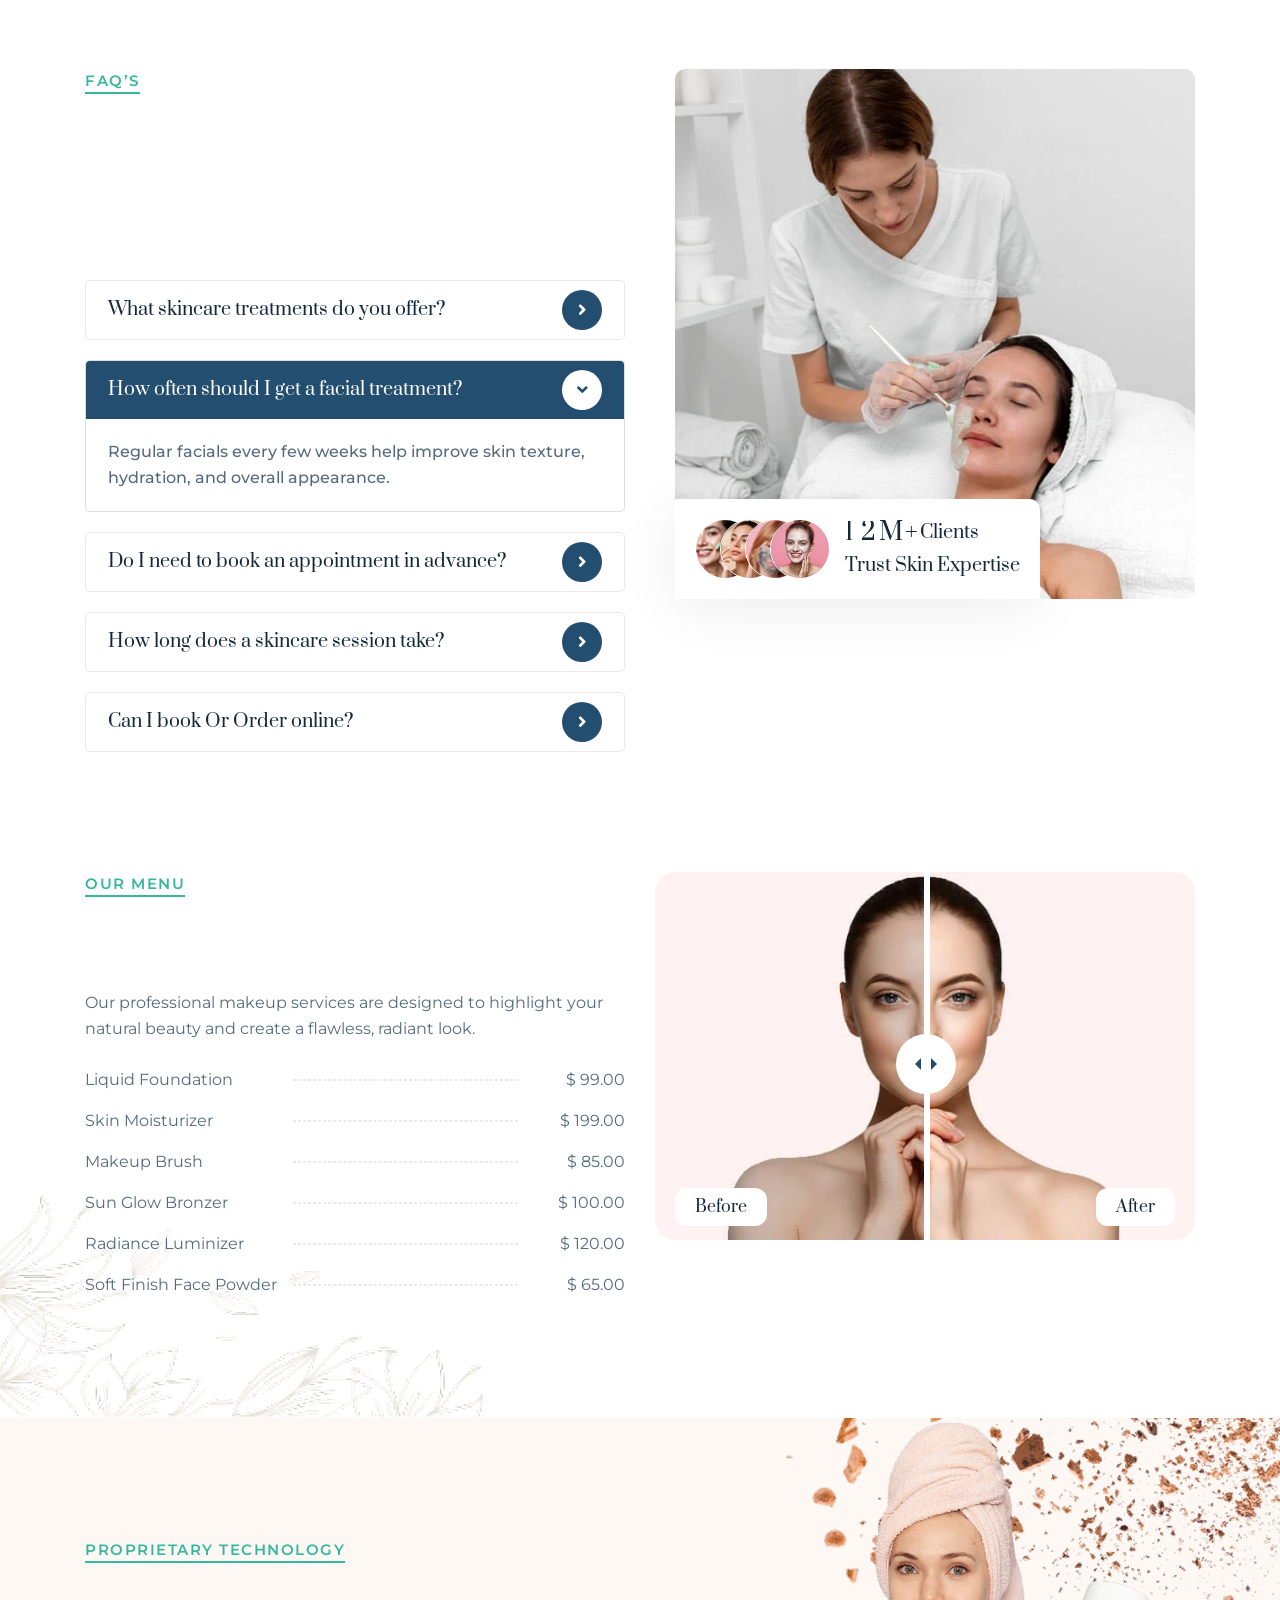
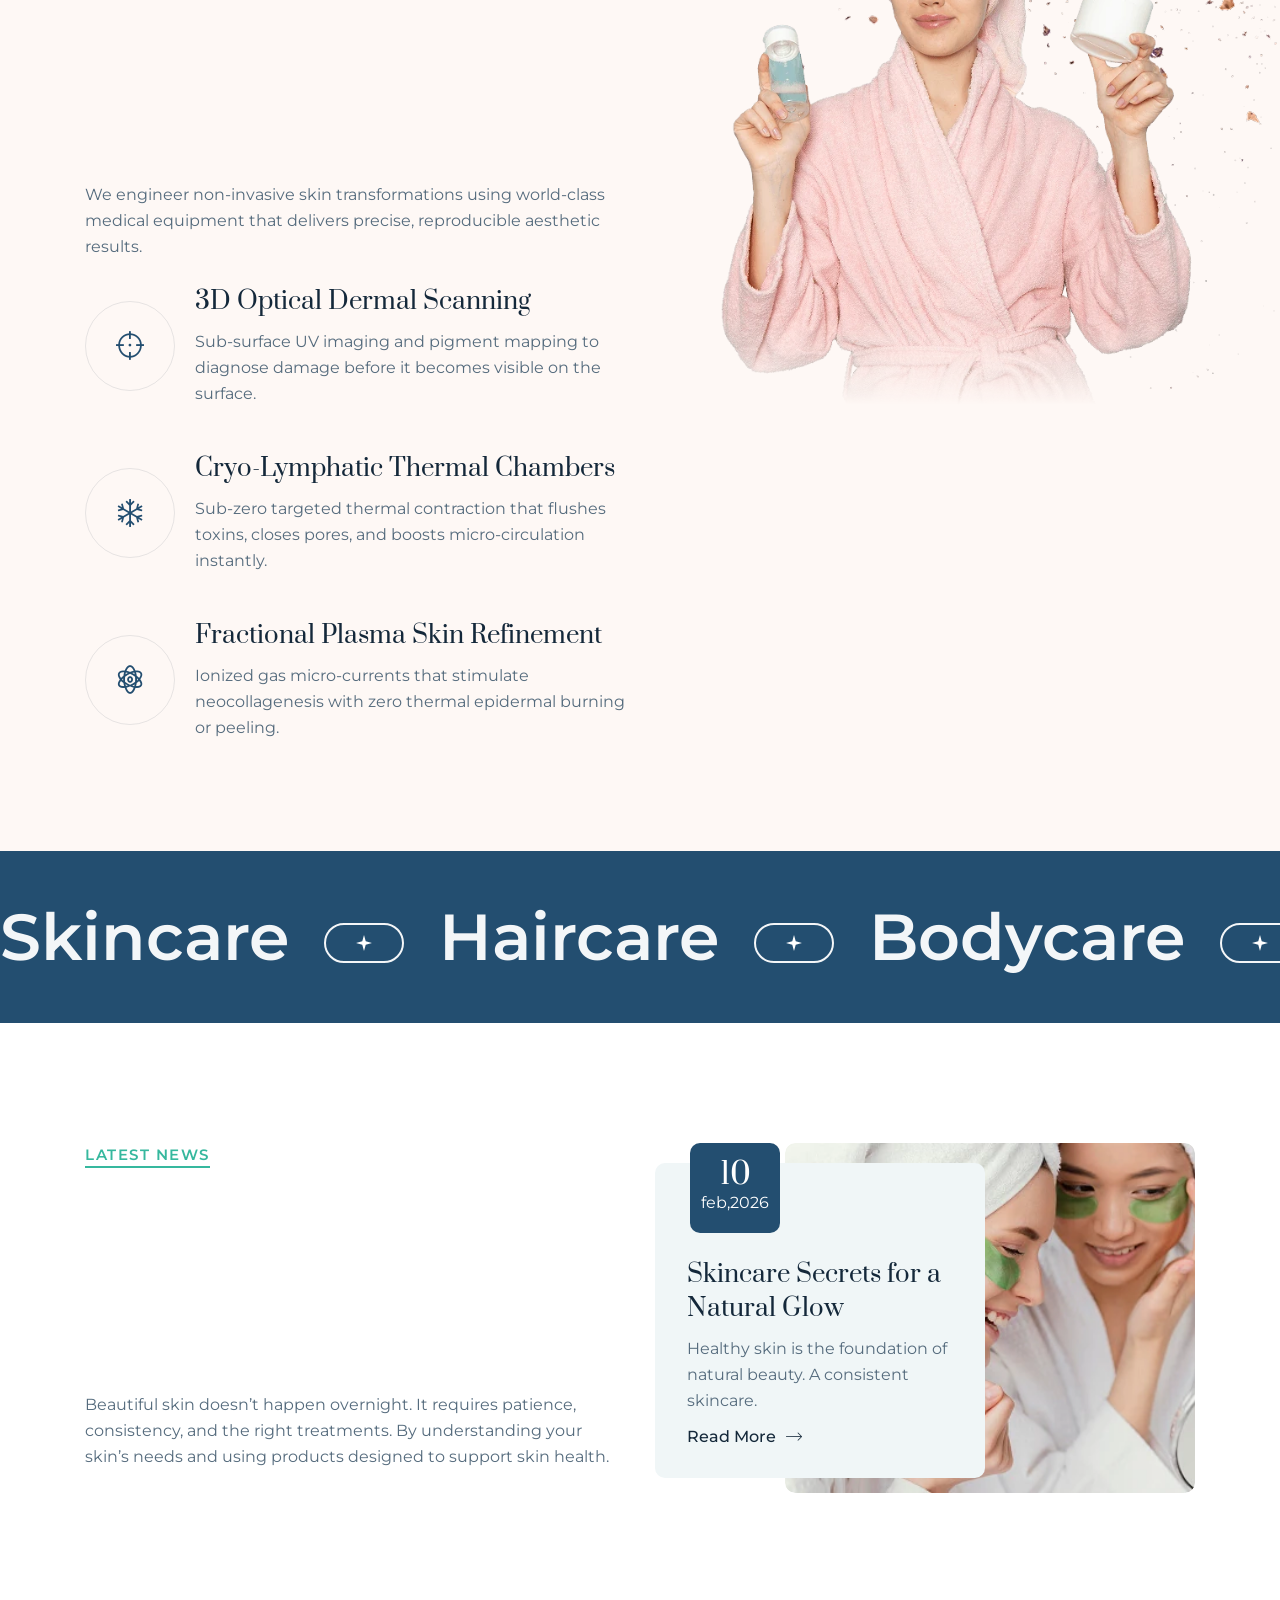
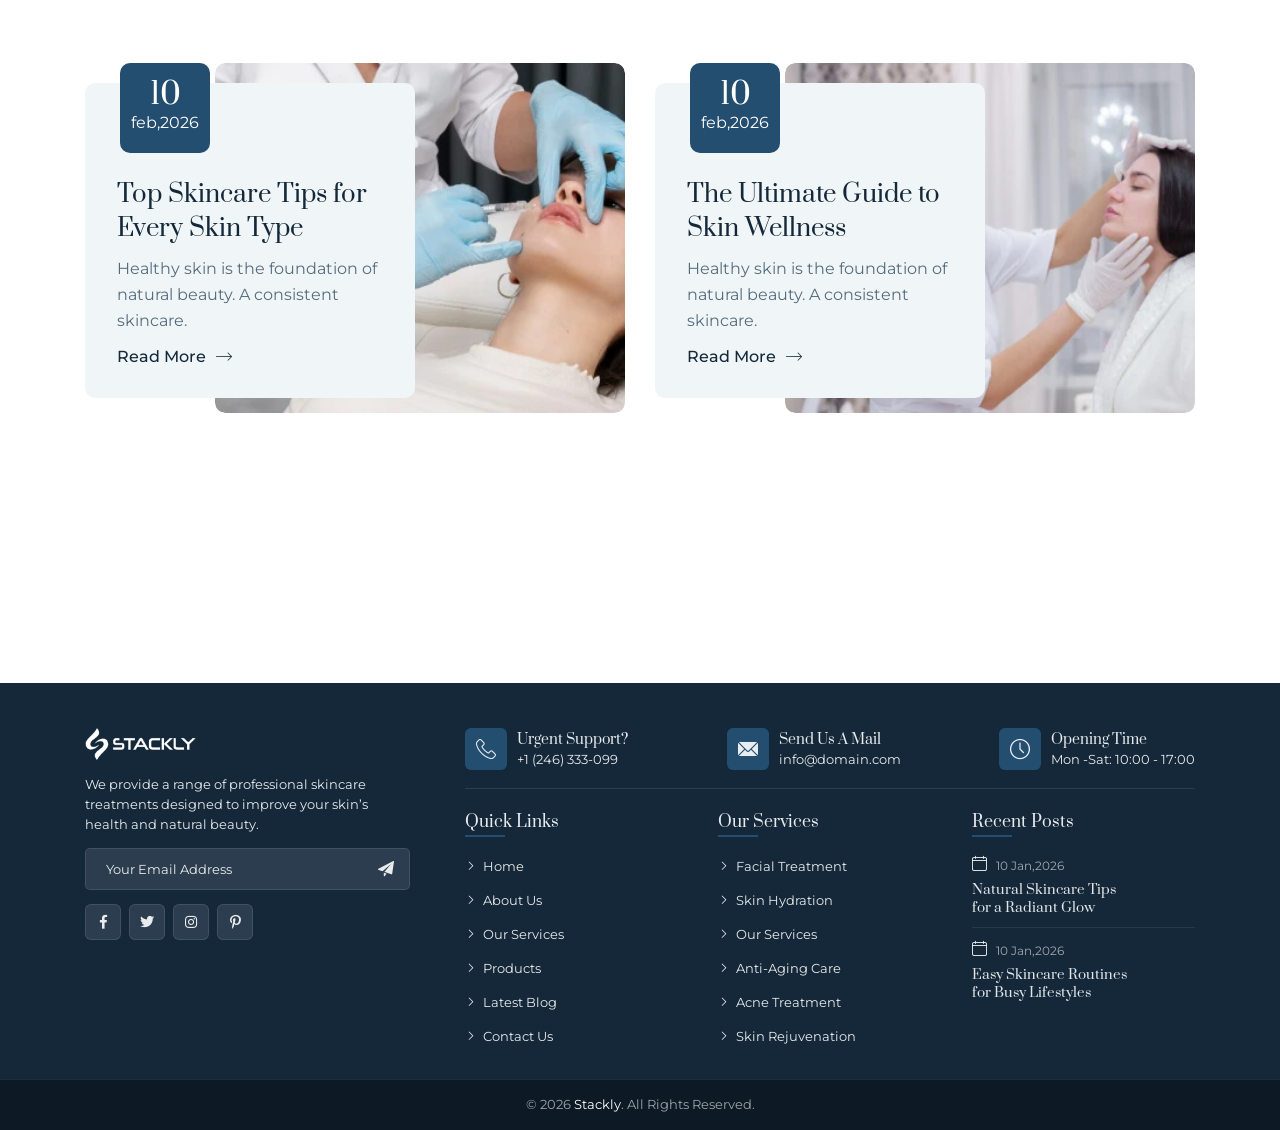
==== commit 98d03e95: "feat: convert all images to WebP format under 90KB, fix section bottom spacing and style.css syntax" ====
--- a/index.html
+++ b/index.html
@@ -15,7 +15,7 @@
 
     <!-- All Bundled CSS -->
     <link rel="stylesheet" href="css/style.css">
-    <link rel="stylesheet" href="css/custom-auth-dashboard.css?v=2.4">
+    <link rel="stylesheet" href="css/custom-auth-dashboard.css?v=2.6">
 </head>
 
 <body class="custom-cursor">
@@ -45,7 +45,7 @@
                 <div class="sidebar-textwidget">
                     <div class="sidebar-info-contents">
                         <div class="content-inner">
-                            <div class="logo"><a href="index.html"><img src="images/logo-stackly.png" alt="Stackly" style="max-height: 48px; width: auto;"></a></div>
+                            <div class="logo"><a href="index.html"><img src="images/logo-stackly.webp" alt="Stackly" style="max-height: 48px; width: auto;"></a></div>
                             <div class="content-box">
                                 <h4>About Us</h4>
                                 <div class="inner-text">
@@ -125,7 +125,7 @@
                     <div class="main-menu__wrapper-inner">
                         <div class="main-menu__left">
                             <div class="main-menu__logo">
-                                <a href="index.html"><img src="images/logo-stackly.png" alt="Stackly" style="max-height: 48px; width: auto;"></a>
+                                <a href="index.html"><img src="images/logo-stackly.webp" alt="Stackly" style="max-height: 48px; width: auto;"></a>
                             </div>
                         </div>
                         <div class="main-menu__main-menu-box">
@@ -216,11 +216,11 @@
 <div class="swiper-container main-slider__carousel">
 <div class="swiper-wrapper">
 <div class="swiper-slide">
-<div class="main-slider__bg" style="background-image: url(assets/images/backgrounds/slider-1-1.jpg);"></div>
+<div class="main-slider__bg" style="background-image: url(assets/images/backgrounds/slider-1-1.webp);"></div>
 <div class="main-slider__shape-1"></div>
 <div class="main-slider__shape-2"></div>
 <div class="main-slider__shape-3 float-bob-y">
-<img alt="main-slider-shape" src="images/main-slider-shape-3.png"/>
+<img alt="main-slider-shape" src="images/main-slider-shape-3.webp"/>
 </div>
 <div class="container">
 <div class="row">
@@ -249,13 +249,13 @@
 </div>
 <div class="main-slider__img-box">
 <div class="main-slider__img">
-<img alt="main-slider-img" src="images/main-slider-img-1-1.png"/>
+<img alt="main-slider-img" src="images/main-slider-img-1-1.webp"/>
 </div>
 <div class="main-slider__img-shape">
-<img alt="main-slider-img-shape" src="images/main-slider-img-shape-1.png"/>
+<img alt="main-slider-img-shape" src="images/main-slider-img-shape-1.webp"/>
 </div>
 <div class="main-slider__img-shape-2">
-<img alt="main-slider-img-shape" src="images/main-slider-img-shape-2.png"/>
+<img alt="main-slider-img-shape" src="images/main-slider-img-shape-2.webp"/>
 </div>
 <div class="main-slider__circle-text">
 <div class="main-slider__round-text-box">
@@ -276,11 +276,11 @@
 </div>
 </div>
 <div class="swiper-slide">
-<div class="main-slider__bg" style="background-image: url(assets/images/backgrounds/slider-1-1.jpg);"></div>
+<div class="main-slider__bg" style="background-image: url(assets/images/backgrounds/slider-1-1.webp);"></div>
 <div class="main-slider__shape-1"></div>
 <div class="main-slider__shape-2"></div>
 <div class="main-slider__shape-3 float-bob-y">
-<img alt="main-slider-shape" src="images/main-slider-shape-3.png"/>
+<img alt="main-slider-shape" src="images/main-slider-shape-3.webp"/>
 </div>
 <div class="container">
 <div class="row">
@@ -310,13 +310,13 @@
 </div>
 <div class="main-slider__img-box">
 <div class="main-slider__img">
-<img alt="main-slider-img" src="images/main-slider-img-1-2.png"/>
+<img alt="main-slider-img" src="images/main-slider-img-1-2.webp"/>
 </div>
 <div class="main-slider__img-shape">
-<img alt="main-slider-img-shape" src="images/main-slider-img-shape-1.png"/>
+<img alt="main-slider-img-shape" src="images/main-slider-img-shape-1.webp"/>
 </div>
 <div class="main-slider__img-shape-2">
-<img alt="main-slider-img-shape" src="images/main-slider-img-shape-2.png"/>
+<img alt="main-slider-img-shape" src="images/main-slider-img-shape-2.webp"/>
 </div>
 <div class="main-slider__circle-text">
 <div class="main-slider__round-text-box">
@@ -337,11 +337,11 @@
 </div>
 </div>
 <div class="swiper-slide">
-<div class="main-slider__bg" style="background-image: url(assets/images/backgrounds/slider-1-1.jpg);"></div>
+<div class="main-slider__bg" style="background-image: url(assets/images/backgrounds/slider-1-1.webp);"></div>
 <div class="main-slider__shape-1"></div>
 <div class="main-slider__shape-2"></div>
 <div class="main-slider__shape-3 float-bob-y">
-<img alt="main-slider-shape" src="images/main-slider-shape-3.png"/>
+<img alt="main-slider-shape" src="images/main-slider-shape-3.webp"/>
 </div>
 <div class="container">
 <div class="row">
@@ -370,13 +370,13 @@
 </div>
 <div class="main-slider__img-box">
 <div class="main-slider__img">
-<img alt="main-slider-img" src="images/main-slider-img-1-3.png"/>
+<img alt="main-slider-img" src="images/main-slider-img-1-3.webp"/>
 </div>
 <div class="main-slider__img-shape">
-<img alt="main-slider-img-shape" src="images/main-slider-img-shape-1.png"/>
+<img alt="main-slider-img-shape" src="images/main-slider-img-shape-1.webp"/>
 </div>
 <div class="main-slider__img-shape-2">
-<img alt="main-slider-img-shape" src="images/main-slider-img-shape-2.png"/>
+<img alt="main-slider-img-shape" src="images/main-slider-img-shape-2.webp"/>
 </div>
 <div class="main-slider__circle-text">
 <div class="main-slider__round-text-box">
@@ -418,7 +418,7 @@
 <div class="col-xl-3 col-lg-6 col-md-6 wow fadeInLeft" data-wow-delay="0ms" data-wow-duration="1500ms">
 <div class="feature-one__single">
 <div class="feature-one__img">
-<img alt="feature-one-image" src="images/feature-1-1.jpg"/>
+<img alt="feature-one-image" src="images/feature-1-1.webp"/>
 <div class="feature-one__content">
 <h4 class="feature-one__title"><a href="404.html">Deep Hydration
                                                 <br/> Therapy</a></h4>
@@ -438,7 +438,7 @@
 <div class="col-xl-3 col-lg-6 col-md-6 wow fadeInRight" data-wow-delay="0ms" data-wow-duration="1500ms">
 <div class="feature-one__single">
 <div class="feature-one__img">
-<img alt="feature-one-image" src="images/feature-1-2.jpg"/>
+<img alt="feature-one-image" src="images/feature-1-2.webp"/>
 <div class="feature-one__content">
 <h4 class="feature-one__title"><a href="404.html">Anti-Aging <br/>
                                                 Solutions</a></h4>
@@ -458,7 +458,7 @@
 <div class="col-xl-3 col-lg-6 col-md-6 wow fadeInLeft" data-wow-delay="0ms" data-wow-duration="1500ms">
 <div class="feature-one__single">
 <div class="feature-one__img">
-<img alt="feature-one-image" src="images/feature-1-3.jpg"/>
+<img alt="feature-one-image" src="images/feature-1-3.webp"/>
 <div class="feature-one__content">
 <h4 class="feature-one__title"><a href="404.html">Acne &amp; Blemish
                                                 <br/> Treatment</a>
@@ -479,7 +479,7 @@
 <div class="col-xl-3 col-lg-6 col-md-6 wow fadeInRight" data-wow-delay="0ms" data-wow-duration="1500ms">
 <div class="feature-one__single">
 <div class="feature-one__img">
-<img alt="feature-one-image" src="images/feature-1-4.jpg"/>
+<img alt="feature-one-image" src="images/feature-1-4.webp"/>
 <div class="feature-one__content">
 <h4 class="feature-one__title"><a href="404.html">Skin Brightening
                                                 <br/> Care</a></h4>
@@ -559,10 +559,10 @@
 <!--About One Start -->
 <section class="about-one">
 <div class="about-one-shape-1 float-bob-y">
-<img alt="about-one-shape" src="images/about-one-shape-1.png"/>
+<img alt="about-one-shape" src="images/about-one-shape-1.webp"/>
 </div>
 <div class="about-one-shape-2 float-bob-y">
-<img alt="about-one-shape" src="images/about-one-shape-2.png"/>
+<img alt="about-one-shape" src="images/about-one-shape-2.webp"/>
 </div>
 <div class="container">
 <div class="row">
@@ -570,7 +570,7 @@
 <div class="about-one__left">
 <div class="about-one__img-box">
 <div class="about-one__img">
-<img alt="about-one-img" src="images/about-one-img-1.jpg"/>
+<img alt="about-one-img" src="images/about-one-img-1.webp"/>
 </div>
 <div class="about-one__img-two-and-content">
 <div class="about-one__img-two-counter">
@@ -583,7 +583,7 @@
 </div>
 </div>
 <div class="about-one__img-2">
-<img alt="about-one-img" src="images/about-one-img-2.jpg"/>
+<img alt="about-one-img" src="images/about-one-img-2.webp"/>
 </div>
 </div>
 </div>
@@ -629,7 +629,7 @@
 </div>
 <div class="about-one__author-box">
 <div class="about-one__author-img">
-<img alt="author-img" src="images/about-one-author-img.jpg"/>
+<img alt="author-img" src="images/about-one-author-img.webp"/>
 </div>
 <div class="about-one__author-contetn">
 <h5>Dr. Marcus Vance</h5>
@@ -646,10 +646,10 @@
 <!--Services One Start -->
 <section class="services-one">
 <div class="services-one__shape-1 float-bob-y">
-<img alt="services-one-shape" src="images/services-one-shape-1.png"/>
+<img alt="services-one-shape" src="images/services-one-shape-1.webp"/>
 </div>
 <div class="services-one__shape-2 float-bob-y">
-<img alt="services-one-shape" src="images/services-one-shape-2.png"/>
+<img alt="services-one-shape" src="images/services-one-shape-2.webp"/>
 </div>
 <div class="container">
 <div class="services-one__top">
@@ -684,7 +684,7 @@
 <div class="col-xl-4 col-lg-6 col-md-6 wow fadeInLeft" data-wow-delay="100ms">
 <div class="services-one__single">
 <div class="services-one__img">
-<img alt="services-one-img" src="images/services-1-1.jpg"/>
+<img alt="services-one-img" src="images/services-1-1.webp"/>
 </div>
 <div class="services-one__content">
 <div class="services-one__icon">
@@ -703,7 +703,7 @@
 <div class="col-xl-4 col-lg-6 col-md-6 wow fadeInUp" data-wow-delay="100ms">
 <div class="services-one__single">
 <div class="services-one__img">
-<img alt="services-one-img" src="images/services-1-2.jpg"/>
+<img alt="services-one-img" src="images/services-1-2.webp"/>
 </div>
 <div class="services-one__content">
 <div class="services-one__icon">
@@ -722,7 +722,7 @@
 <div class="col-xl-4 col-lg-6 col-md-6 wow fadeInRight" data-wow-delay="100ms">
 <div class="services-one__single">
 <div class="services-one__img">
-<img alt="services-one-img" src="images/services-1-1.jpg"/>
+<img alt="services-one-img" src="images/services-1-1.webp"/>
 </div>
 <div class="services-one__content">
 <div class="services-one__icon">
@@ -757,7 +757,7 @@
 <div class="col-xl-3 col-lg-6 col-md-6 wow fadeInLeft" data-wow-delay="100ms">
 <div class="picks-one__single">
 <div class="picks-one__img">
-<img alt="picks-img" src="images/picks-1-1.jpg"/>
+<img alt="picks-img" src="images/picks-1-1.webp"/>
 <div class="picks-one__cart">
 <a href="#"><span class="icon-shopping-cart"></span></a>
 </div>
@@ -781,7 +781,7 @@
 <div class="col-xl-3 col-lg-6 col-md-6 wow fadeInLeft" data-wow-delay="200ms">
 <div class="picks-one__single">
 <div class="picks-one__img">
-<img alt="picks-img" src="images/picks-1-2.jpg"/>
+<img alt="picks-img" src="images/picks-1-2.webp"/>
 <div class="picks-one__cart">
 <a href="#"><span class="icon-shopping-cart"></span></a>
 </div>
@@ -804,7 +804,7 @@
 <div class="col-xl-3 col-lg-6 col-md-6 wow fadeInRight" data-wow-delay="100ms">
 <div class="picks-one__single">
 <div class="picks-one__img">
-<img alt="picks-img" src="images/picks-1-3.jpg"/>
+<img alt="picks-img" src="images/picks-1-3.webp"/>
 <div class="picks-one__cart">
 <a href="#"><span class="icon-shopping-cart"></span></a>
 </div>
@@ -827,7 +827,7 @@
 <div class="col-xl-3 col-lg-6 col-md-6 wow fadeInRight" data-wow-delay="200ms">
 <div class="picks-one__single">
 <div class="picks-one__img">
-<img alt="picks-img" src="images/picks-1-4.jpg"/>
+<img alt="picks-img" src="images/picks-1-4.webp"/>
 <div class="picks-one__cart">
 <a href="#"><span class="icon-shopping-cart"></span></a>
 </div>
@@ -879,7 +879,7 @@
 <div class="col-xl-4 col-lg-4 col-md-6 wow fadeInUp" data-wow-delay="00ms">
 <div class="team-one__single">
 <div class="team-one__single-img">
-<img alt="" src="images/team-v1-img1.jpg"/>
+<img alt="" src="images/team-v1-img1.webp"/>
 </div>
 <div class="team-one__single-content">
 <p>Chief Medical Director</p>
@@ -897,7 +897,7 @@
 <div class="col-xl-4 col-lg-4 col-md-6 wow fadeInUp" data-wow-delay="100ms">
 <div class="team-one__single">
 <div class="team-one__single-img">
-<img alt="" src="images/team-v1-img2.jpg"/>
+<img alt="" src="images/team-v1-img2.webp"/>
 </div>
 <div class="team-one__single-content">
 <p>Molecular Skin Biologist</p>
@@ -915,7 +915,7 @@
 <div class="col-xl-4 col-lg-4 col-md-6 wow fadeInUp" data-wow-delay="200ms">
 <div class="team-one__single">
 <div class="team-one__single-img">
-<img alt="" src="images/team-v1-img3.jpg"/>
+<img alt="" src="images/team-v1-img3.webp"/>
 </div>
 <div class="team-one__single-content">
 <p>Head of Laser Medicine</p>
@@ -937,7 +937,7 @@
 <!--Testimonial One Start-->
 <section class="testimonial-one">
 <div class="testimonial-one__shape-1">
-<img alt="testimonial-one-shape" src="images/testimonial-one-shape-1.png"/>
+<img alt="testimonial-one-shape" src="images/testimonial-one-shape-1.webp"/>
 </div>
 <div class="container">
 <div class="testimonial-one__top">
@@ -954,22 +954,22 @@
 <ul class="testimonial-one__top-clients-img-list">
 <li>
 <div class="testimonial-one__top-clients-img">
-<img alt="" src="images/testimonial-v1-img1.jpg"/>
+<img alt="" src="images/testimonial-v1-img1.webp"/>
 </div>
 </li>
 <li>
 <div class="testimonial-one__top-clients-img">
-<img alt="" src="images/testimonial-v1-img2.jpg"/>
+<img alt="" src="images/testimonial-v1-img2.webp"/>
 </div>
 </li>
 <li>
 <div class="testimonial-one__top-clients-img">
-<img alt="" src="images/testimonial-v1-img3.jpg"/>
+<img alt="" src="images/testimonial-v1-img3.webp"/>
 </div>
 </li>
 <li>
 <div class="testimonial-one__top-clients-img">
-<img alt="" src="images/testimonial-v1-img4.jpg"/>
+<img alt="" src="images/testimonial-v1-img4.webp"/>
 </div>
 </li>
 </ul>
@@ -1004,7 +1004,7 @@
 </div>
 <div class="testimonial-one__client-box">
 <div class="testimonial-one__client-img">
-<img alt="Client Image" src="images/testimonial-one-client-1-1.jpg"/>
+<img alt="Client Image" src="images/testimonial-one-client-1-1.webp"/>
 </div>
 <div class="testimonial-one__client-content">
 <div class="testimonial-one__client-rating">
@@ -1035,7 +1035,7 @@
 </div>
 <div class="testimonial-one__client-box">
 <div class="testimonial-one__client-img">
-<img alt="Client Image" src="images/testimonial-one-client-1-2.jpg"/>
+<img alt="Client Image" src="images/testimonial-one-client-1-2.webp"/>
 </div>
 <div class="testimonial-one__client-content">
 <div class="testimonial-one__client-rating">
@@ -1067,7 +1067,7 @@
 </div>
 <div class="testimonial-one__client-box">
 <div class="testimonial-one__client-img">
-<img alt="Client Image" src="images/testimonial-one-client-1-1.jpg"/>
+<img alt="Client Image" src="images/testimonial-one-client-1-1.webp"/>
 </div>
 <div class="testimonial-one__client-content">
 <div class="testimonial-one__client-rating">
@@ -1098,7 +1098,7 @@
 </div>
 <div class="testimonial-one__client-box">
 <div class="testimonial-one__client-img">
-<img alt="Client Image" src="images/testimonial-one-client-1-2.jpg"/>
+<img alt="Client Image" src="images/testimonial-one-client-1-2.webp"/>
 </div>
 <div class="testimonial-one__client-content">
 <div class="testimonial-one__client-rating">
@@ -1646,28 +1646,28 @@
 <div class="faq-one__right">
 <div class="faq-one__img-box">
 <div class="faq-one__img">
-<img alt="faq-one-img" src="images/faq-one-img-1.jpg"/>
+<img alt="faq-one-img" src="images/faq-one-img-1.webp"/>
 </div>
 <div class="faq-one__clients">
 <ul class="faq-one__clients-img-list">
 <li>
 <div class="faq-one__clients-img">
-<img alt="" src="images/testimonial-v1-img1.jpg"/>
+<img alt="" src="images/testimonial-v1-img1.webp"/>
 </div>
 </li>
 <li>
 <div class="faq-one__clients-img">
-<img alt="" src="images/testimonial-v1-img2.jpg"/>
+<img alt="" src="images/testimonial-v1-img2.webp"/>
 </div>
 </li>
 <li>
 <div class="faq-one__clients-img">
-<img alt="" src="images/testimonial-v1-img3.jpg"/>
+<img alt="" src="images/testimonial-v1-img3.webp"/>
 </div>
 </li>
 <li>
 <div class="faq-one__clients-img">
-<img alt="" src="images/testimonial-v1-img4.jpg"/>
+<img alt="" src="images/testimonial-v1-img4.webp"/>
 </div>
 </li>
 </ul>
@@ -1695,7 +1695,7 @@
 <!--Menu One Start-->
 <section class="menu-one">
 <div class="menu-one__shape-1">
-<img alt="menu-one-shape" src="images/menu-one-shape-1.png"/>
+<img alt="menu-one-shape" src="images/menu-one-shape-1.webp"/>
 </div>
 <div class="container">
 <div class="row">
@@ -1751,8 +1751,8 @@
 <div class="before-and-after__img-box">
 <div class="before-after">
 <div class="before-after-twentytwenty" id="wrinkle-before-after">
-<img alt="" src="images/before-and-after-img.jpg"/>
-<img alt="" src="images/before-and-after-img-2.jpg"/>
+<img alt="" src="images/before-and-after-img.webp"/>
+<img alt="" src="images/before-and-after-img-2.webp"/>
 </div>
 </div>
 <div class="before-and-after__tag"><span>Before</span></div>
@@ -1769,10 +1769,10 @@
 <!--Stackly Innovation Labs Start-->
 <section class="why-choose-one">
 <div class="why-choose-one__shape-1 float-bob-y">
-<img alt="why-choose-one-shape" src="images/why-choose-one-shape-1.png"/>
+<img alt="why-choose-one-shape" src="images/why-choose-one-shape-1.webp"/>
 </div>
 <div class="why-choose-one__shape-2 float-bob-x">
-<img alt="why-choose-one-shape" src="images/why-choose-one-shape-2.png"/>
+<img alt="why-choose-one-shape" src="images/why-choose-one-shape-2.webp"/>
 </div>
 <div class="container">
 <div class="why-choose-one__inner">
@@ -1823,7 +1823,7 @@
 <div class="col-xl-6">
 <div class="why-choose-one__right">
 <div class="why-choose-one__img wow fadeInRight" data-wow-delay="200ms">
-<img alt="why-choose-one-img" src="images/why-choose-one-img-1.png"/>
+<img alt="why-choose-one-img" src="images/why-choose-one-img-1.webp"/>
 </div>
 </div>
 </div>
@@ -1888,7 +1888,7 @@
 <div class="blog-one__single">
 <div class="blog-one__single-img">
 <div class="blog-one__single-img-inner">
-<img alt="" src="images/blog-v1-img1.jpg"/>
+<img alt="" src="images/blog-v1-img1.webp"/>
 </div>
 <div class="blog-one__single-content">
 <div class="blog-one__single-content-date">
@@ -1913,7 +1913,7 @@
 <div class="blog-one__single">
 <div class="blog-one__single-img">
 <div class="blog-one__single-img-inner">
-<img alt="" src="images/blog-v1-img2.jpg"/>
+<img alt="" src="images/blog-v1-img2.webp"/>
 </div>
 <div class="blog-one__single-content">
 <div class="blog-one__single-content-date">
@@ -1938,7 +1938,7 @@
 <div class="blog-one__single">
 <div class="blog-one__single-img">
 <div class="blog-one__single-img-inner">
-<img alt="" src="images/blog-v1-img3.jpg"/>
+<img alt="" src="images/blog-v1-img3.webp"/>
 </div>
 <div class="blog-one__single-content">
 <div class="blog-one__single-content-date">
@@ -1970,7 +1970,7 @@
                         <div class="row">
                             <div class="col-xl-4 wow fadeInUp" data-wow-delay="100ms">
                                 <div class="footer-widget__about">
-                                    <div class="footer-widget__about-logo"><a href="index.html"><img src="images/logo-stackly.png" alt="Stackly" style="max-height: 32px; width: auto; filter: brightness(0) invert(1);"></a></div>
+                                    <div class="footer-widget__about-logo"><a href="index.html"><img src="images/logo-stackly.webp" alt="Stackly" style="max-height: 32px; width: auto; filter: brightness(0) invert(1);"></a></div>
                                     <p class="footer-widget__about-text">We provide a range of professional skincare
                                         <br> treatments designed to improve your skin’s <br> health and natural beauty.
                                     </p>
@@ -2138,7 +2138,7 @@
         <div class="mobile-nav__content">
             <span class="mobile-nav__close mobile-nav__toggler"><i class="fa fa-times"></i></span>
 
-            <div class="logo-box"><a href="index.html" aria-label="logo image"><img src="images/logo-stackly.png" width="118" alt="Stackly" style="max-height: 32px; width: auto;"></a></div>
+            <div class="logo-box"><a href="index.html" aria-label="logo image"><img src="images/logo-stackly.webp" width="118" alt="Stackly" style="max-height: 32px; width: auto;"></a></div>
             <!-- /.logo-box -->
             <div class="mobile-nav__container"></div>
             <!-- /.mobile-nav__container -->
--- a/css/style.css
+++ b/css/style.css
@@ -27193,7 +27193,7 @@
 }
 .ui-widget-header {
 	border: 1px solid #aaaaaa;
-	background: #cccccc url("../images/ui-bg_highlight-soft_75_cccccc_1x100.png") 50% 50% repeat-x;
+	background: #cccccc url("../images/ui-bg_highlight-soft_75_cccccc_1x100.webp") 50% 50% repeat-x;
 	color: #222222;
 	font-weight: bold;
 }
@@ -27207,7 +27207,7 @@
 .ui-widget-content .ui-state-default,
 .ui-widget-header .ui-state-default {
 	border: 1px solid #d3d3d3;
-	background: #e6e6e6 url("../images/ui-bg_glass_75_e6e6e6_1x400.png") 50% 50% repeat-x;
+	background: #e6e6e6 url("../images/ui-bg_glass_75_e6e6e6_1x400.webp") 50% 50% repeat-x;
 	font-weight: normal;
 	color: #555555;
 }
@@ -27224,7 +27224,7 @@
 .ui-widget-content .ui-state-focus,
 .ui-widget-header .ui-state-focus {
 	border: 1px solid #999999;
-	background: #dadada url("../images/ui-bg_glass_75_dadada_1x400.png") 50% 50% repeat-x;
+	background: #dadada url("../images/ui-bg_glass_75_dadada_1x400.webp") 50% 50% repeat-x;
 	font-weight: normal;
 	color: #212121;
 }
@@ -27243,7 +27243,7 @@
 .ui-widget-content .ui-state-active,
 .ui-widget-header .ui-state-active {
 	border: 1px solid #aaaaaa;
-	background: #ffffff url("../images/ui-bg_glass_65_ffffff_1x400.png") 50% 50% repeat-x;
+	background: #ffffff url("../images/ui-bg_glass_65_ffffff_1x400.webp") 50% 50% repeat-x;
 	font-weight: normal;
 	color: #212121;
 }
@@ -27260,7 +27260,7 @@
 .ui-widget-content .ui-state-highlight,
 .ui-widget-header .ui-state-highlight {
 	border: 1px solid #fcefa1;
-	background: #fbf9ee url("../images/ui-bg_glass_55_fbf9ee_1x400.png") 50% 50% repeat-x;
+	background: #fbf9ee url("../images/ui-bg_glass_55_fbf9ee_1x400.webp") 50% 50% repeat-x;
 	color: #363636;
 }
 .ui-state-highlight a,
@@ -27272,7 +27272,7 @@
 .ui-widget-content .ui-state-error,
 .ui-widget-header .ui-state-error {
 	border: 1px solid #cd0a0a;
-	background: #fef1ec url("../images/ui-bg_glass_95_fef1ec_1x400.png") 50% 50% repeat-x;
+	background: #fef1ec url("../images/ui-bg_glass_95_fef1ec_1x400.webp") 50% 50% repeat-x;
 	color: #cd0a0a;
 }
 .ui-state-error a,
@@ -27318,27 +27318,27 @@
 }
 .ui-icon,
 .ui-widget-content .ui-icon {
-	background-image: url("../images/ui-icons_222222_256x240.png");
+	background-image: url("../images/ui-icons_222222_256x240.webp");
 }
 .ui-widget-header .ui-icon {
-	background-image: url("../images/ui-icons_222222_256x240.png");
+	background-image: url("../images/ui-icons_222222_256x240.webp");
 }
 .ui-state-default .ui-icon {
-	background-image: url("../images/ui-icons_888888_256x240.png");
+	background-image: url("../images/ui-icons_888888_256x240.webp");
 }
 .ui-state-hover .ui-icon,
 .ui-state-focus .ui-icon {
-	background-image: url("../images/ui-icons_454545_256x240.png");
+	background-image: url("../images/ui-icons_454545_256x240.webp");
 }
 .ui-state-active .ui-icon {
-	background-image: url("../images/ui-icons_454545_256x240.png");
+	background-image: url("../images/ui-icons_454545_256x240.webp");
 }
 .ui-state-highlight .ui-icon {
-	background-image: url("../images/ui-icons_2e83ff_256x240.png");
+	background-image: url("../images/ui-icons_2e83ff_256x240.webp");
 }
 .ui-state-error .ui-icon,
 .ui-state-error-text .ui-icon {
-	background-image: url("../images/ui-icons_cd0a0a_256x240.png");
+	background-image: url("../images/ui-icons_cd0a0a_256x240.webp");
 }
 
 /* positioning */
@@ -27627,7 +27627,7 @@
 }
 
 #ptTimeSelectCntr .ui-widget-header .ui-icon {
-  background-image: url("images/ui-icons_444444_256x240.png") !importent;
+  background-image: url("../images/ui-icons_454545_256x240.webp") !important;
 }
 
 
@@ -28440,7 +28440,7 @@
   opacity: 0;
   width: 100%;
   visibility: hidden;
-  cursor: url(../images/cross-out.png),
+  cursor: url(../images/cross-out.webp),
     pointer;
   transform: translateX(-100%);
   transition: background-color 0.5s ease;
@@ -34738,7 +34738,7 @@
   display: block;
   background-color: #FEF8F5;
   overflow: hidden;
-  padding: 0px 0px 0px;
+  padding: 0px 0px 110px;
   z-index: 1;
 }
 
@@ -34926,7 +34926,7 @@
   color: var(--pureglow-base);
 }
 
-.sliding-text-one__title:before {
+.sliding-text-one__title::before {
   overflow: hidden;
   position: absolute;
   top: 0;
@@ -34938,7 +34938,7 @@
   transition: all 0.5s cubic-bezier(0.17, 0.67, 0.32, 0.87);
 }
 
-.sliding-text-one__list li:hover .sliding-text-one__title:before {
+.sliding-text-one__list li:hover .sliding-text-one__title::before {
   width: 100%;
 }
 
@@ -44553,7 +44553,7 @@
     }
 
     .why-choose-one {
-        padding: 120px 0px 0px;
+        padding: 120px 0px 110px;
     }
 
     .blog-one__single {
@@ -44943,7 +44943,7 @@
     }
 
     .why-choose-one {
-        padding: 120px 0px 0px;
+        padding: 120px 0px 80px;
     }
 
     .blog-one__content {
@@ -45492,7 +45492,7 @@
     }
 
     .why-choose-one {
-        padding: 80px 0px 0px;
+        padding: 80px 0px 60px;
     }
 
     .blog-one__content {
--- a/css/custom-auth-dashboard.css
+++ b/css/custom-auth-dashboard.css
@@ -3279,14 +3279,27 @@
   display: none !important;
 }
 
-
-
-
-
-
-
-
-
-
-
-
+/* ==========================================================================
+   Proprietary Technology / Why Choose One Section Spacing Fix
+   Adds generous breathing room below the content so it does not touch the bottom marquee div
+   ========================================================================== */
+.why-choose-one {
+  padding-bottom: 110px !important;
+}
+
+.why-choose-one__img img {
+  -webkit-mask-image: linear-gradient(to bottom, black 85%, transparent 100%);
+  mask-image: linear-gradient(to bottom, black 85%, transparent 100%);
+}
+
+@media (max-width: 991px) {
+  .why-choose-one {
+    padding-bottom: 80px !important;
+  }
+}
+
+@media (max-width: 767px) {
+  .why-choose-one {
+    padding-bottom: 60px !important;
+  }
+}
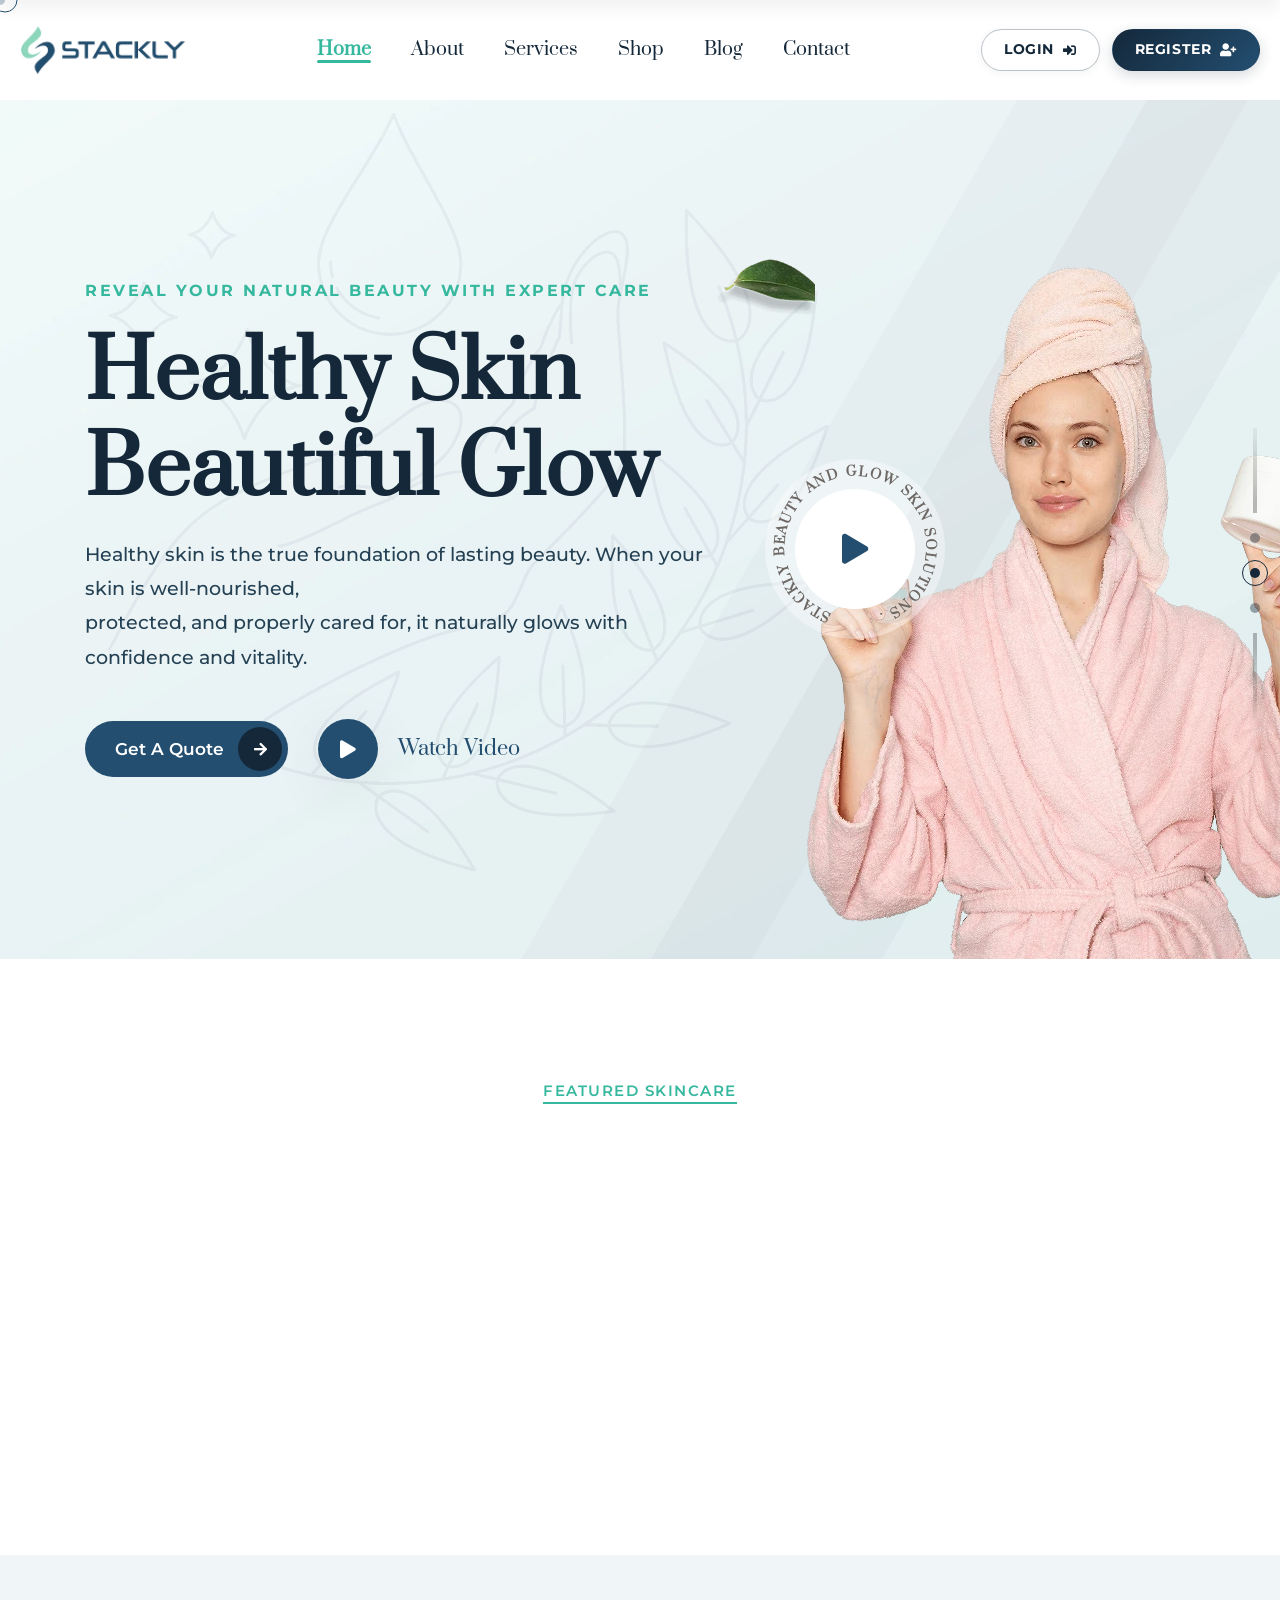
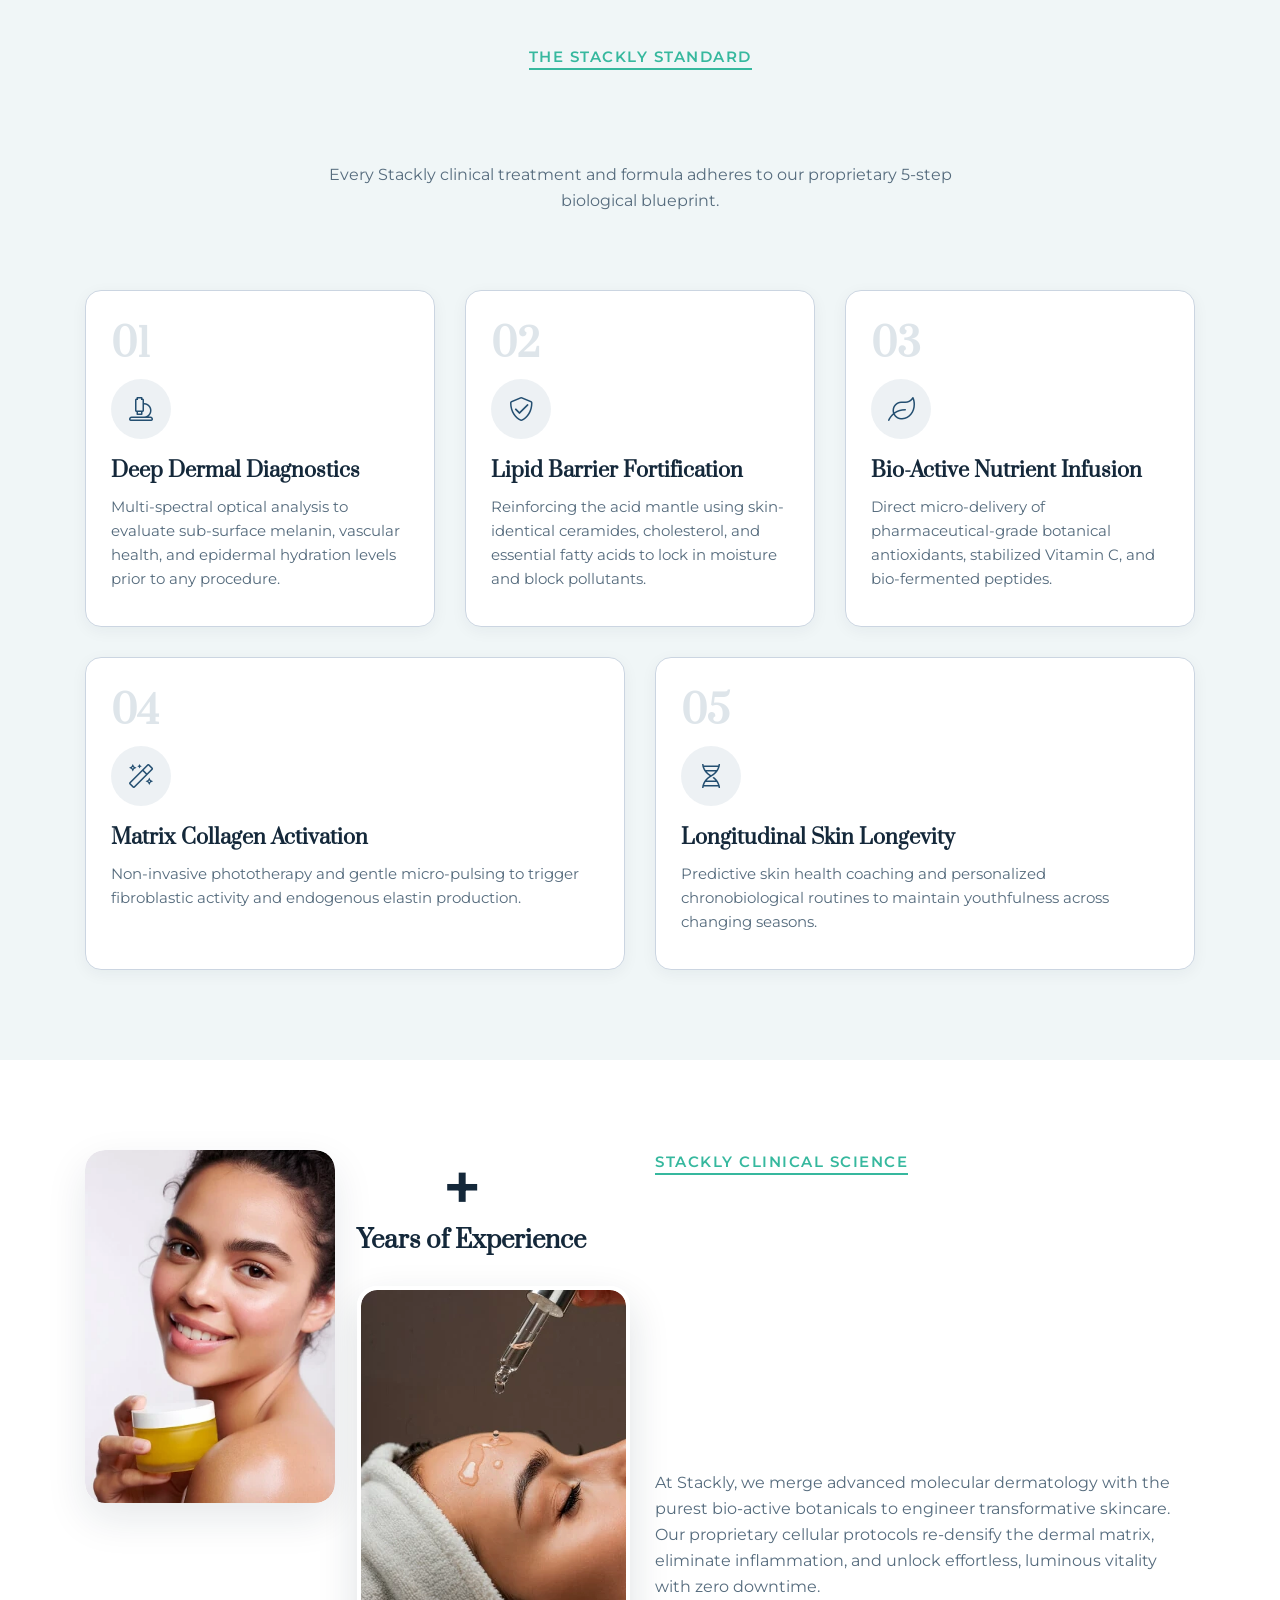
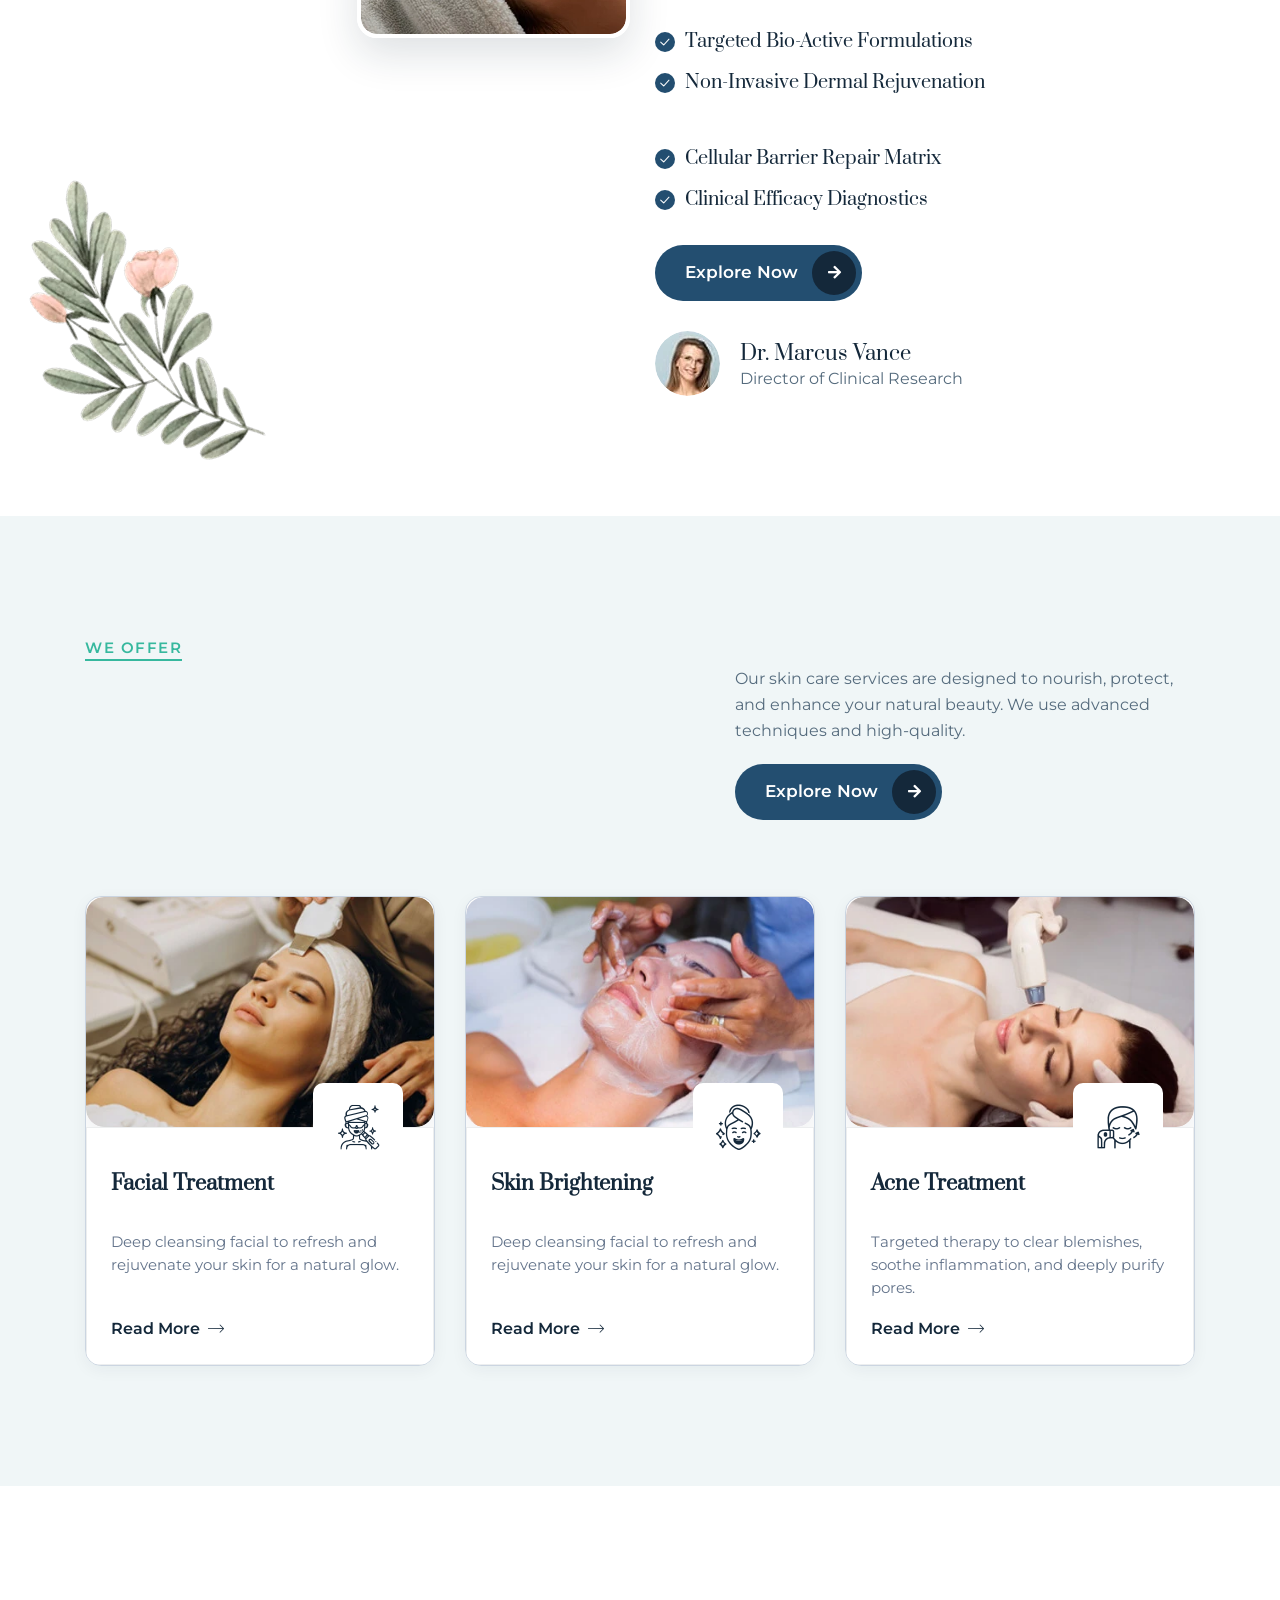
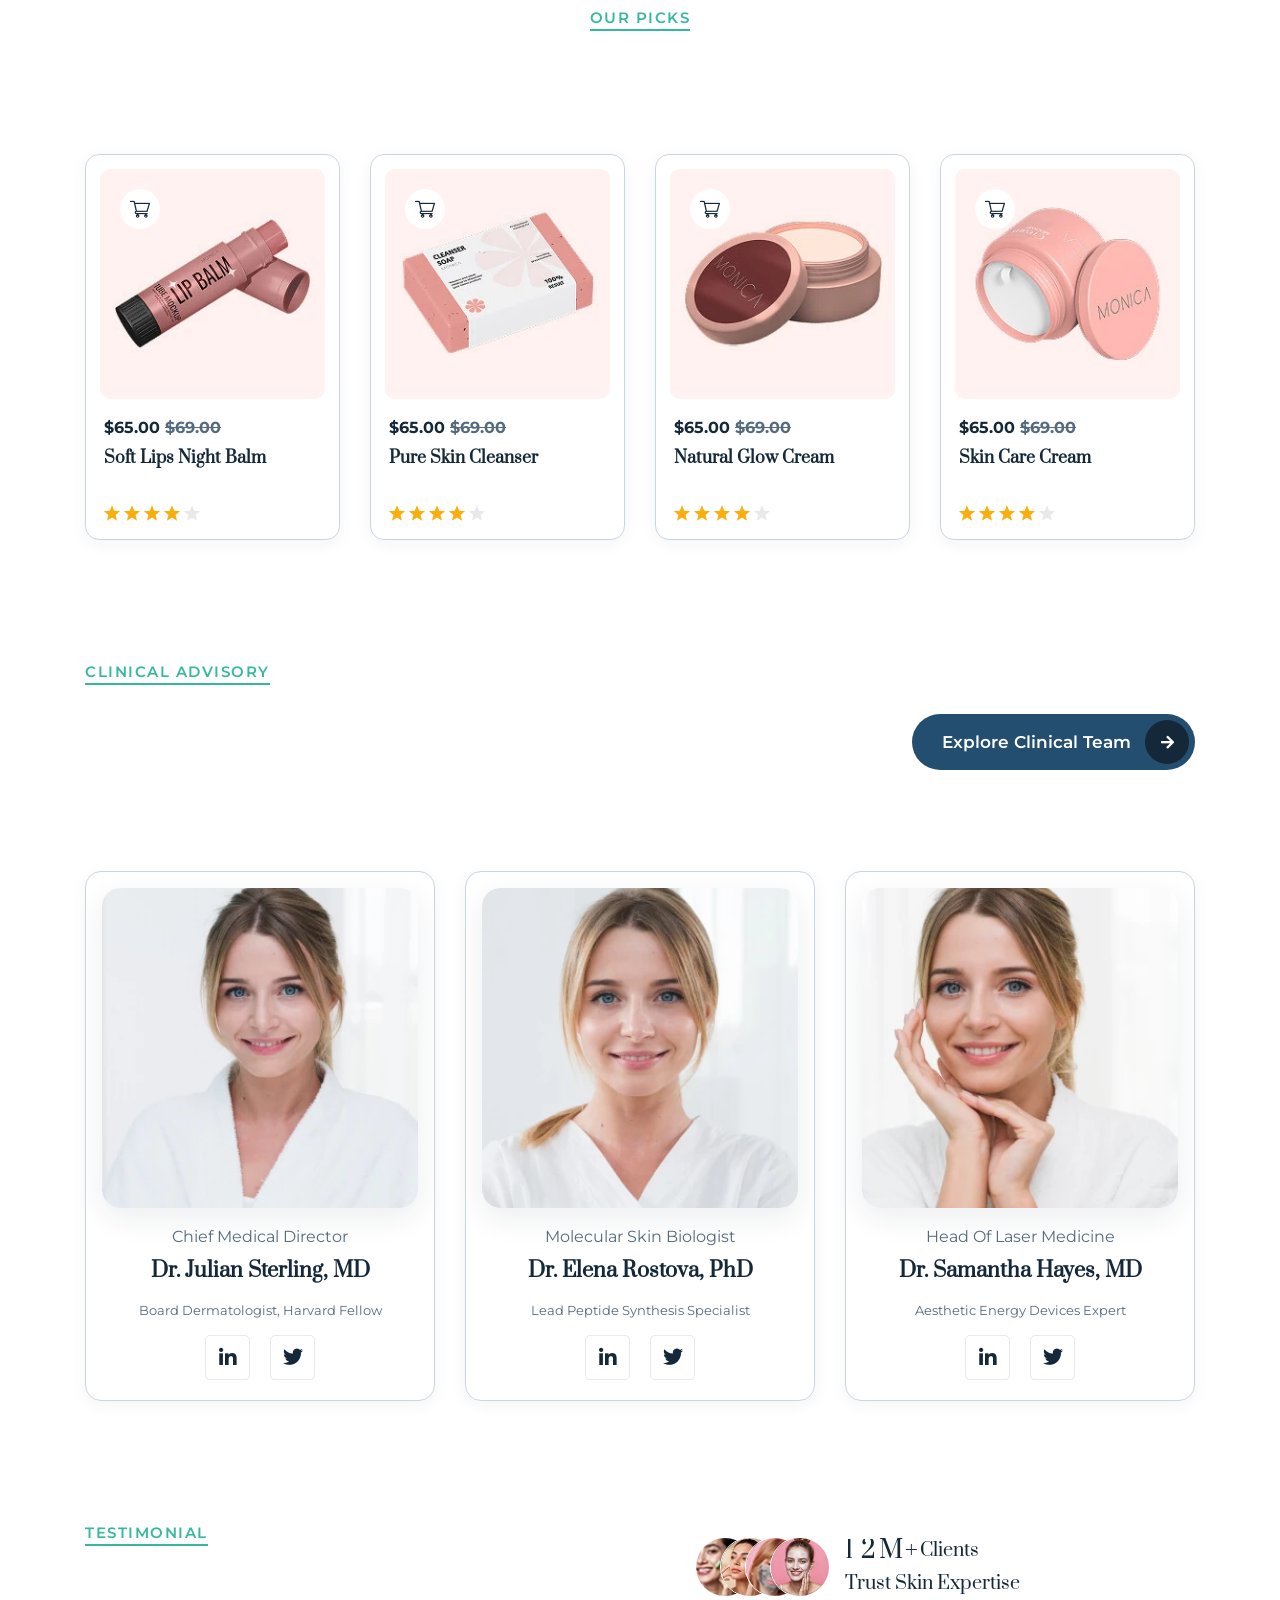
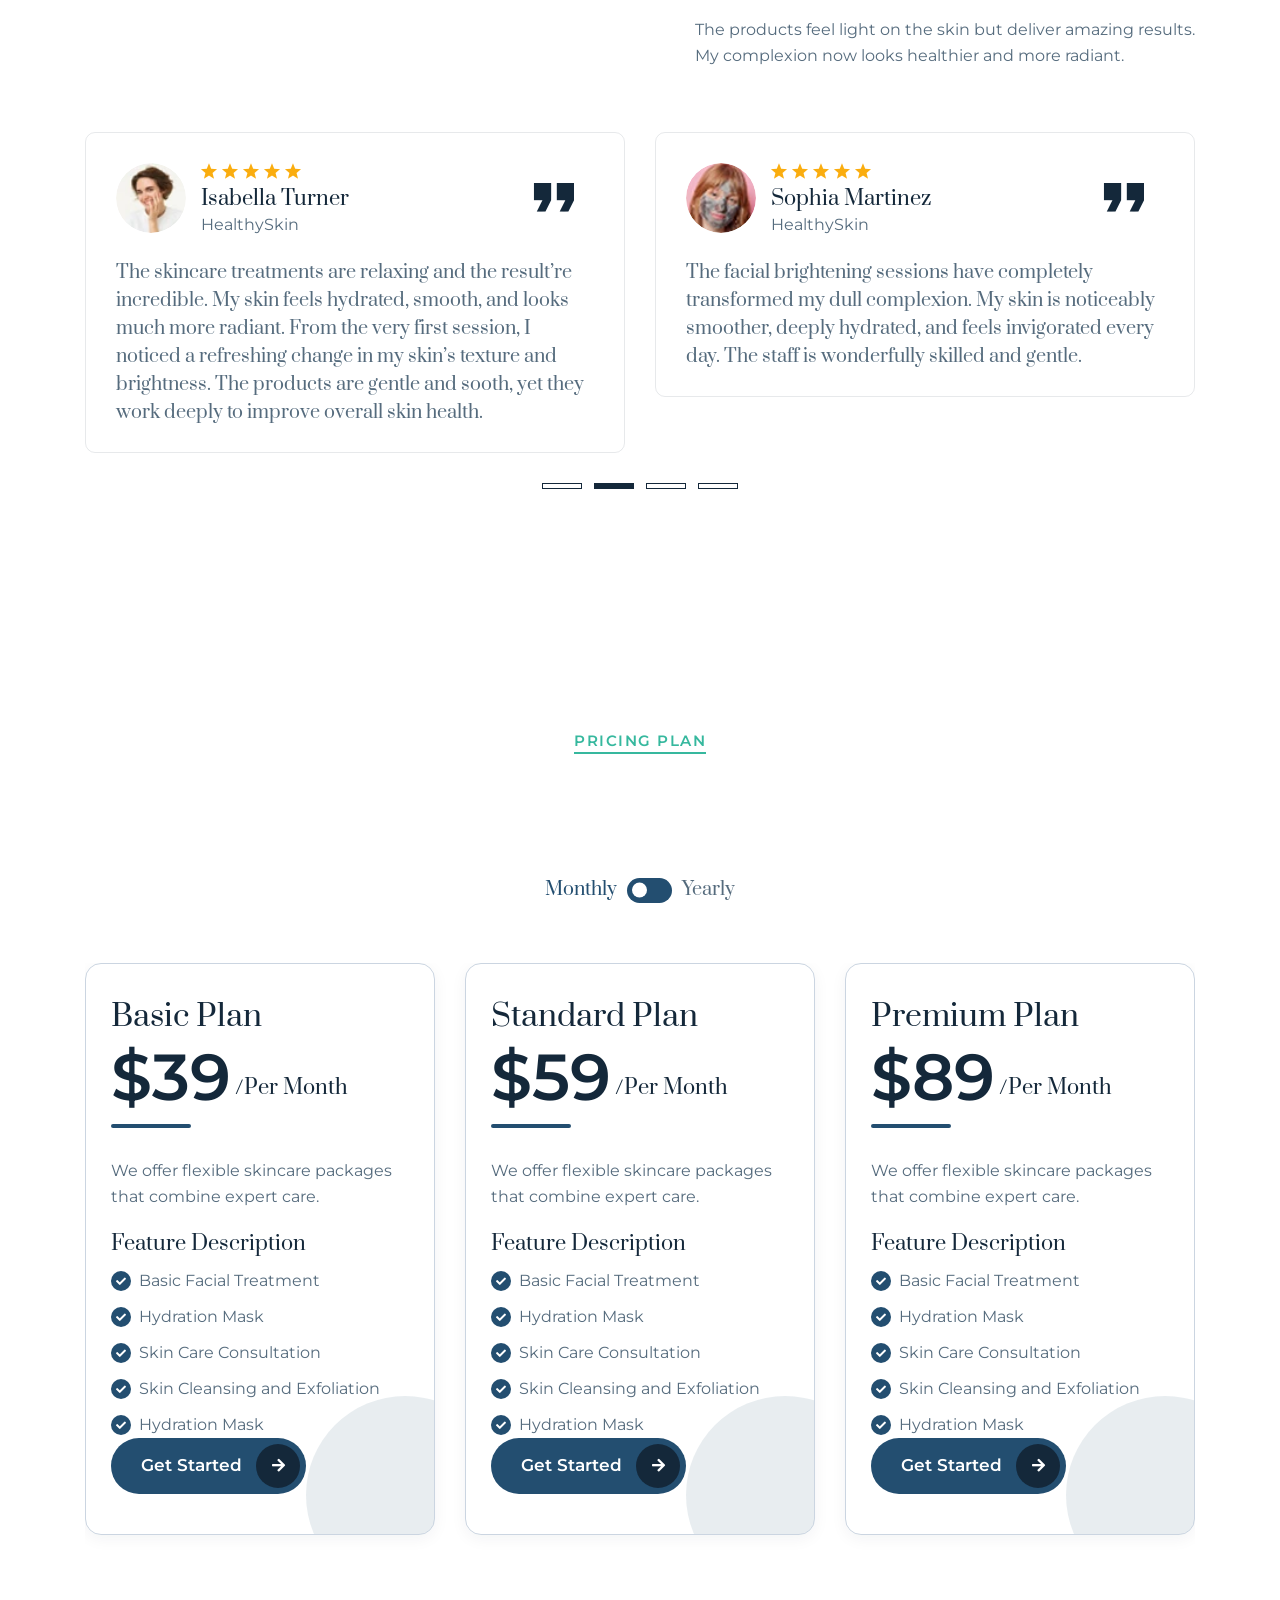
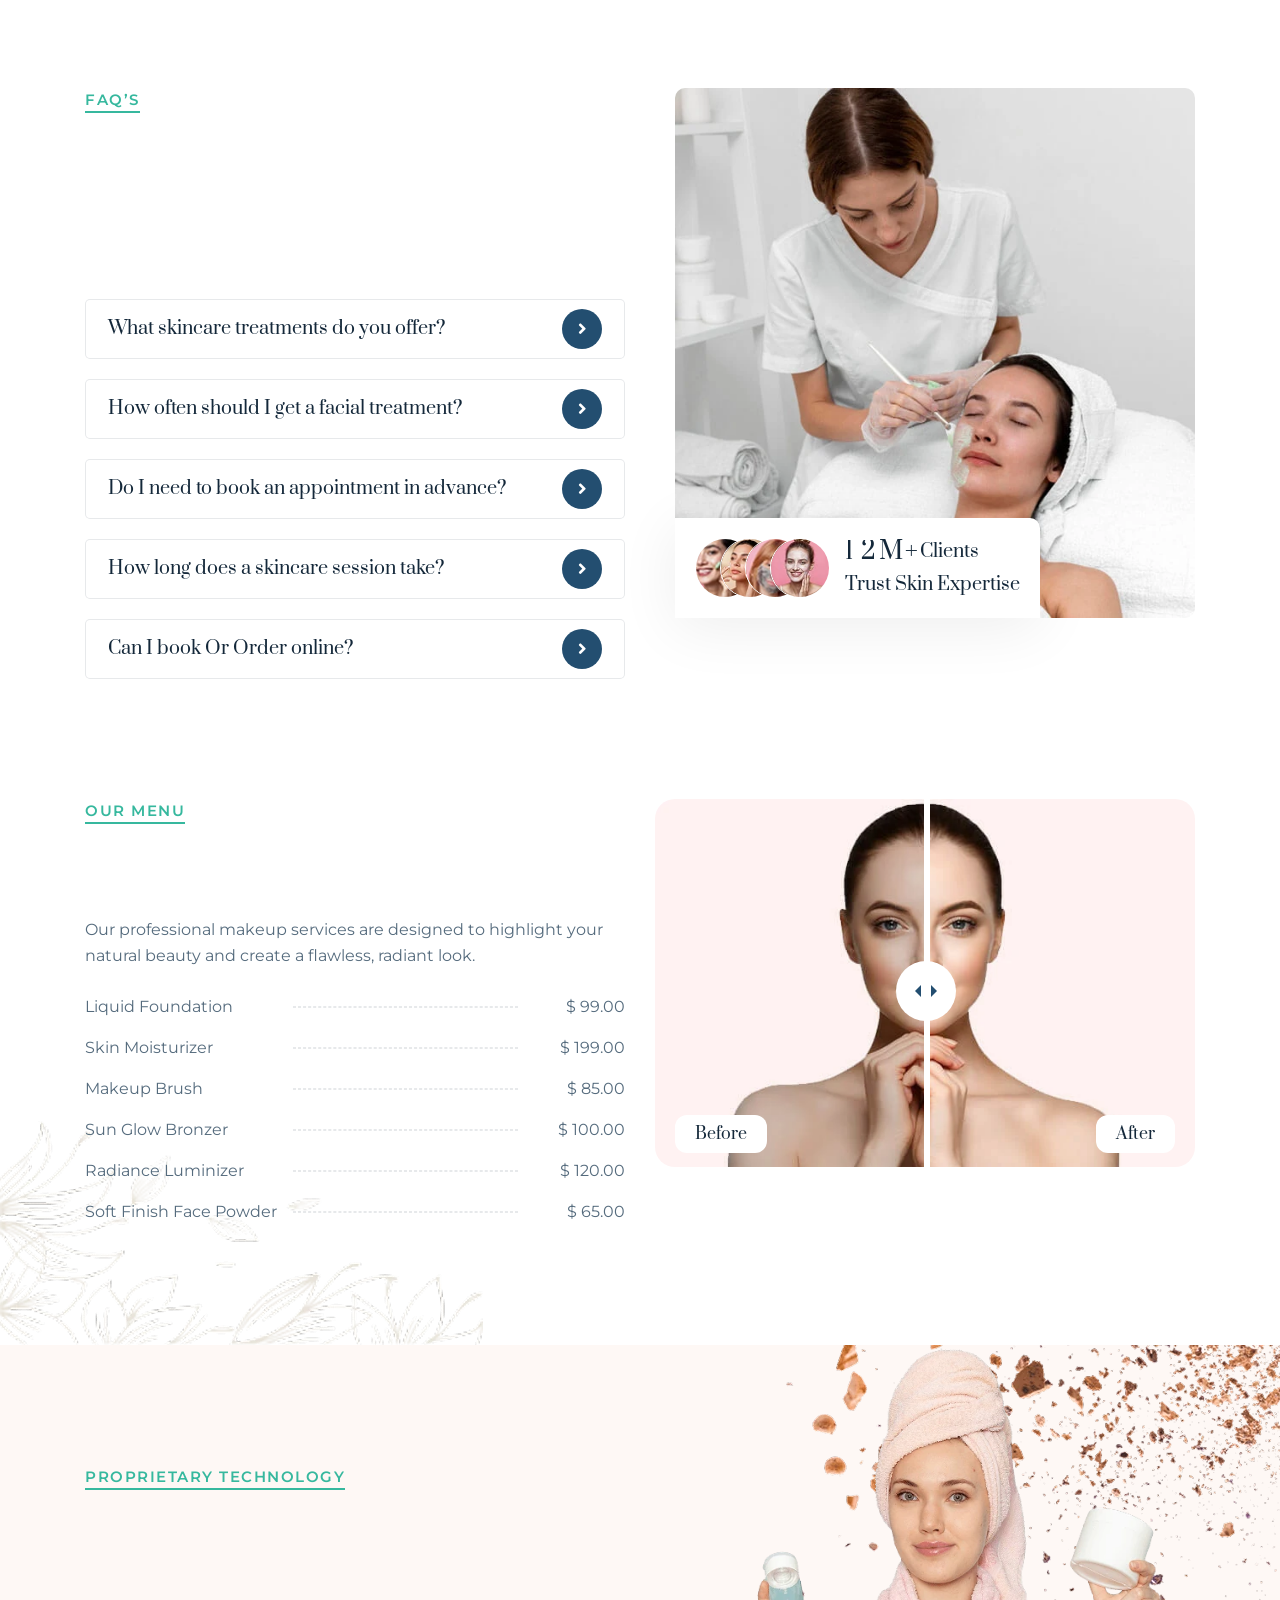
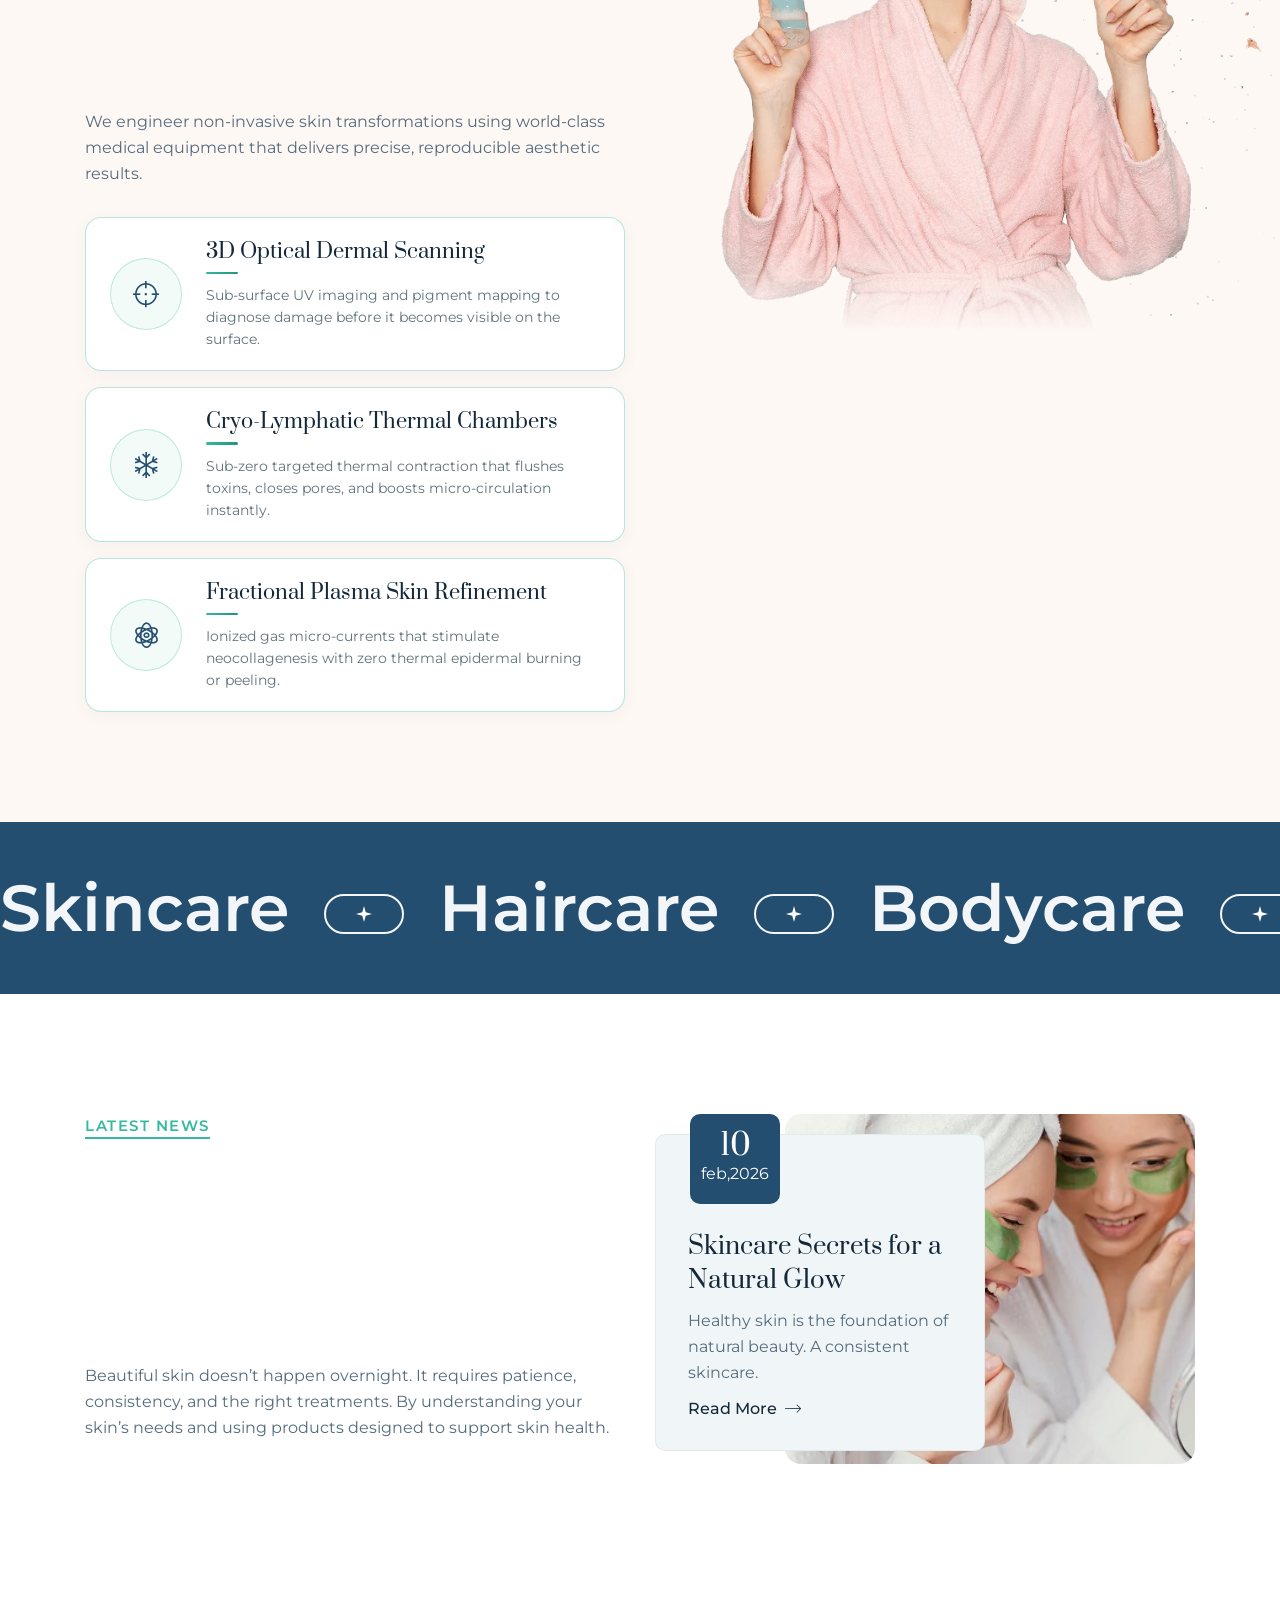
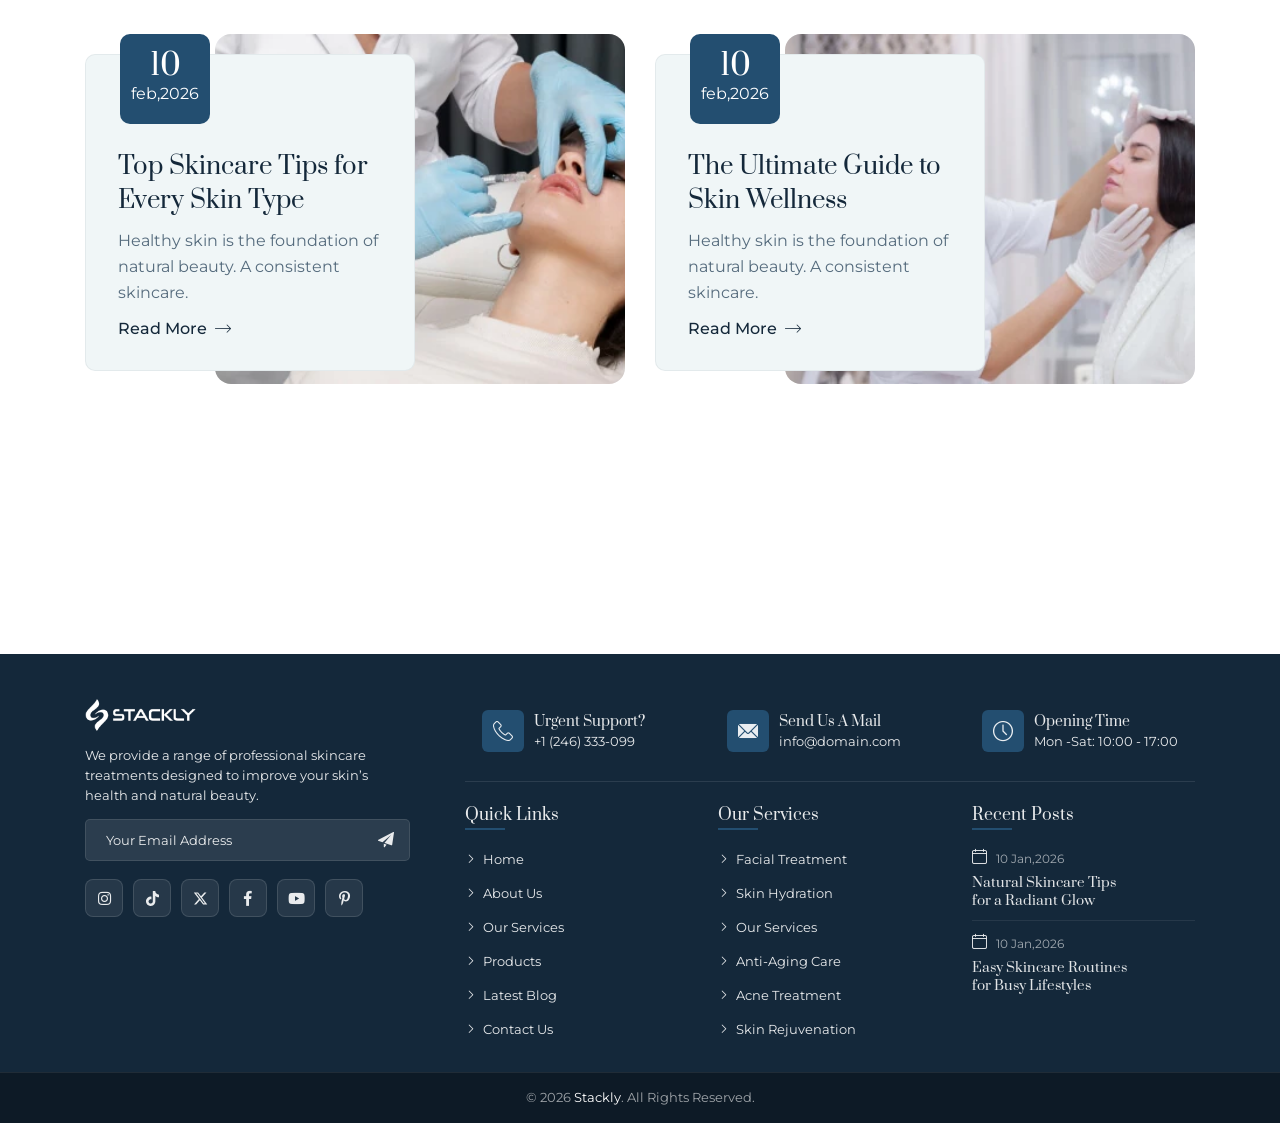
==== commit 1f870246: "feat: enhance password validation with combination rules, update footer social icons, and fix mobile" ====
--- a/index.html
+++ b/index.html
@@ -15,7 +15,7 @@
 
     <!-- All Bundled CSS -->
     <link rel="stylesheet" href="css/style.css">
-    <link rel="stylesheet" href="css/custom-auth-dashboard.css?v=2.6">
+    <link rel="stylesheet" href="css/custom-auth-dashboard.css?v=3.1">
 </head>
 
 <body class="custom-cursor">
@@ -722,7 +722,7 @@
 <div class="col-xl-4 col-lg-6 col-md-6 wow fadeInRight" data-wow-delay="100ms">
 <div class="services-one__single">
 <div class="services-one__img">
-<img alt="services-one-img" src="images/services-1-1.webp"/>
+<img alt="services-one-img" src="images/services-1-3.webp"/>
 </div>
 <div class="services-one__content">
 <div class="services-one__icon">
@@ -730,8 +730,8 @@
 </div>
 <h3 class="services-one__title"><a href="404.html">Acne Treatment</a>
 </h3>
-<p class="services-one__text">Deep cleansing facial to refresh and
-                                        rejuvenate your skin for a natural glow.</p>
+<p class="services-one__text">Targeted therapy to clear blemishes, soothe
+                                        inflammation, and deeply purify pores.</p>
 <a class="services-one__btn" href="404.html">Read More <span class="icon-right-arrow"></span> </a>
 </div>
 </div>
@@ -1067,7 +1067,7 @@
 </div>
 <div class="testimonial-one__client-box">
 <div class="testimonial-one__client-img">
-<img alt="Client Image" src="images/testimonial-one-client-1-1.webp"/>
+<img alt="Client Image" src="images/testimonial-one-client-1-3.webp"/>
 </div>
 <div class="testimonial-one__client-content">
 <div class="testimonial-one__client-rating">
@@ -1077,16 +1077,13 @@
 <span class="icon-star"></span>
 <span class="icon-star"></span>
 </div>
-<h4 class="testimonial-one__client-name"><a href="#">Amelia Hughes</a></h4>
+<h4 class="testimonial-one__client-name"><a href="#">Sophia Martinez</a></h4>
 <p class="testimonial-one__client-sub-title">HealthySkin</p>
 </div>
 </div>
-<p class="testimonial-one__text">The skincare treatments are relaxing and the
-                                        result’re incredible.
-                                        My skin feels hydrated, smooth, and looks much more radiant.
-                                        From the very first session, I noticed a refreshing change in my
-                                        skin’s texture and brightness. The products are gentle and sooth,
-                                        yet they work deeply to improve overall skin health.</p>
+<p class="testimonial-one__text">The facial brightening sessions have completely
+                                        transformed my dull complexion. My skin is noticeably smoother, deeply hydrated,
+                                        and feels invigorated every day. The staff is wonderfully skilled and gentle.</p>
 </div>
 </div>
 <!--Testimonial One Single End -->
@@ -1098,7 +1095,7 @@
 </div>
 <div class="testimonial-one__client-box">
 <div class="testimonial-one__client-img">
-<img alt="Client Image" src="images/testimonial-one-client-1-2.webp"/>
+<img alt="Client Image" src="images/testimonial-one-client-1-4.webp"/>
 </div>
 <div class="testimonial-one__client-content">
 <div class="testimonial-one__client-rating">
@@ -1108,17 +1105,14 @@
 <span class="icon-star"></span>
 <span class="icon-star"></span>
 </div>
-<h4 class="testimonial-one__client-name"><a href="#">Isabella Turner</a>
+<h4 class="testimonial-one__client-name"><a href="#">Clara Vance</a>
 </h4>
 <p class="testimonial-one__client-sub-title">HealthySkin</p>
 </div>
 </div>
-<p class="testimonial-one__text">The skincare treatments are relaxing and the
-                                        result’re incredible.
-                                        My skin feels hydrated, smooth, and looks much more radiant.
-                                        From the very first session, I noticed a refreshing change in my
-                                        skin’s texture and brightness. The products are gentle and sooth,
-                                        yet they work deeply to improve overall skin health.</p>
+<p class="testimonial-one__text">Finding a clinic that understands acne-prone skin
+                                        was life-changing. The customized treatments cleared my breakouts without causing
+                                        irritation. I couldn't be happier with the visible, lasting results!</p>
 </div>
 </div>
 <!--Testimonial One Single End -->
@@ -1591,14 +1585,14 @@
 </div><!-- /.inner -->
 </div>
 </div>
-<div class="accrodion active wow fadeInRight" data-wow-delay="100ms" data-wow-duration="1500ms">
+<div class="accrodion wow fadeInRight" data-wow-delay="100ms" data-wow-duration="1500ms">
 <div class="accrodion-title">
 <h4>How often should I get a facial treatment?</h4>
 </div>
 <div class="accrodion-content">
 <div class="inner">
-<p>Regular facials every few weeks help improve skin texture, hydration,
-                                                and overall appearance.
+<p>For optimal skin health, we recommend a professional facial every 3 to 4 weeks,
+                                                aligning with your skin’s natural renewal cycle.
                                             </p>
 </div><!-- /.inner -->
 </div>
@@ -1986,10 +1980,12 @@
                                         </form>
                                     </div>
                                     <div class="footer-widget__social">
-                                        <a href="404.html" title="Facebook"><span class="fab fa-facebook-f"></span></a>
-                                        <a href="404.html" title="Twitter"><span class="fab fa-twitter"></span></a>
-                                        <a href="404.html" title="Instagram"><span class="fab fa-instagram"></span></a>
-                                        <a href="404.html" title="Pinterest"><span class="fab fa-pinterest-p"></span></a>
+                                        <a href="404.html" title="Instagram" aria-label="Instagram"><span class="fab fa-instagram"></span></a>
+                                        <a href="404.html" title="TikTok" aria-label="TikTok"><svg width="15" height="15" viewBox="0 0 24 24" fill="currentColor"><path d="M12.525.02c1.31-.02 2.61-.01 3.91-.02.08 1.53.63 3.09 1.75 4.17 1.12 1.11 2.7 1.62 4.24 1.79v4.03c-1.44-.05-2.89-.35-4.2-.97-.57-.26-1.1-.59-1.62-.93-.01 2.92.01 5.84-.02 8.75-.08 1.4-.54 2.79-1.35 3.94-1.31 1.92-3.58 3.17-5.91 3.21-1.43.08-2.86-.31-4.08-1.03-2.02-1.19-3.44-3.37-3.65-5.71-.02-.5-.03-1-.01-1.49.18-1.9 1.12-3.72 2.58-4.96 1.66-1.44 3.98-2.13 6.15-1.72.02 1.48-.04 2.96-.04 4.44-.99-.32-2.15-.23-3.02.37-.63.41-1.11 1.04-1.36 1.75-.21.51-.24 1.07-.14 1.61.24 1.64 1.82 3.02 3.5 2.87 1.12-.01 2.19-.66 2.77-1.61.19-.33.4-.67.41-1.06.1-1.79.06-3.57.07-5.36.01-4.03-.01-8.05.02-12.07z"/></svg></a>
+                                        <a href="404.html" title="X (Twitter)" aria-label="X"><svg width="15" height="15" viewBox="0 0 24 24" fill="currentColor"><path d="M18.244 2.25h3.308l-7.227 8.26 8.502 11.24H16.17l-5.214-6.817L4.99 21.75H1.68l7.73-8.835L1.254 2.25H8.08l4.713 6.231zm-1.161 17.52h1.833L7.084 4.126H5.117z"/></svg></a>
+                                        <a href="404.html" title="Facebook" aria-label="Facebook"><span class="fab fa-facebook-f"></span></a>
+                                        <a href="404.html" title="YouTube" aria-label="YouTube"><span class="fab fa-youtube"></span></a>
+                                        <a href="404.html" title="Pinterest" aria-label="Pinterest"><span class="fab fa-pinterest-p"></span></a>
                                     </div>
                                 </div>
                             </div>
@@ -2182,7 +2178,7 @@
 
     <!-- All Bundled JS -->
     <script src="js/script.js?v=2.4"></script>
-    <script src="js/auth.js?v=2.4"></script>
+    <script src="js/auth.js?v=2.5"></script>
 
 
 </body></html>
--- a/css/custom-auth-dashboard.css
+++ b/css/custom-auth-dashboard.css
@@ -241,51 +241,44 @@
 /* --------------------------------------------------------------------------
    2. Auth Container & Cards (Login & Register Pages)
    -------------------------------------------------------------------------- */
-.auth-page-body {
+html {
+  overflow-x: hidden;
+}
+
+body.auth-page-body {
   min-height: 100vh;
-  background: linear-gradient(135deg, #0e1e2d 0%, #16364f 50%, #1a425f 100%);
-  display: flex;
-  align-items: center;
-  justify-content: center;
-  padding: 40px 20px;
+  min-height: 100dvh;
+  width: 100% !important;
+  max-width: 100vw !important;
+  background: linear-gradient(135deg, #0e1e2d 0%, #16364f 50%, #1a425f 100%) !important;
+  display: flex !important;
+  align-items: center !important;
+  justify-content: center !important;
+  padding: 40px 16px !important;
   font-family: var(--pureglow-font, "Montserrat", sans-serif);
   position: relative;
-  overflow-x: hidden;
-}
-
-.auth-page-body::before {
-  content: '';
-  position: absolute;
-  top: -150px;
-  right: -150px;
-  width: 500px;
-  height: 500px;
-  background: radial-gradient(circle, rgba(54, 184, 158, 0.25) 0%, transparent 70%);
-  border-radius: 50%;
-  pointer-events: none;
-}
-
+  overflow-x: hidden !important;
+  box-sizing: border-box !important;
+  margin: 0 !important;
+}
+
+.auth-page-body::before,
 .auth-page-body::after {
-  content: '';
-  position: absolute;
-  bottom: -150px;
-  left: -150px;
-  width: 500px;
-  height: 500px;
-  background: radial-gradient(circle, rgba(35, 78, 112, 0.4) 0%, transparent 70%);
-  border-radius: 50%;
-  pointer-events: none;
+  display: none !important;
+  content: none !important;
 }
 
 .auth-card {
   background: #ffffff;
   border-radius: 20px;
   box-shadow: 0 25px 60px rgba(0, 0, 0, 0.3);
-  width: 100%;
-  max-width: 520px;
-  padding: 40px 42px;
+  width: 100% !important;
+  max-width: 480px !important;
+  margin: 0 auto !important;
+  padding: 38px 32px;
   position: relative;
   z-index: 2;
+  box-sizing: border-box !important;
   transition: transform 0.3s ease;
 }
 
@@ -404,10 +397,28 @@
   margin-bottom: 8px;
 }
 
+.auth-label-row {
+  display: flex;
+  justify-content: space-between;
+  align-items: center;
+  margin-bottom: 8px;
+}
+
+.auth-label-row .auth-label {
+  margin-bottom: 0 !important;
+}
+
+.auth-hint-text {
+  font-size: 11.5px;
+  color: #64748b;
+  font-weight: 500;
+}
+
 .auth-input-wrapper {
   position: relative;
   display: flex;
   align-items: center;
+  width: 100%;
 }
 
 .auth-input-icon {
@@ -417,11 +428,12 @@
   font-size: 15px;
   pointer-events: none;
   transition: color 0.2s ease;
+  z-index: 2;
 }
 
 .auth-input {
   width: 100%;
-  padding: 13px 16px 13px 44px;
+  padding: 13px 48px 13px 44px !important;
   border: 1.5px solid #cbd5e1;
   border-radius: 10px;
   font-size: 14px;
@@ -429,6 +441,12 @@
   background: #ffffff;
   outline: none;
   transition: all 0.25s ease;
+  box-sizing: border-box !important;
+}
+
+.auth-input::placeholder {
+  color: #94a3b8;
+  text-overflow: ellipsis;
 }
 
 .auth-input:focus {
@@ -447,16 +465,31 @@
 
 .auth-password-toggle {
   position: absolute;
-  right: 14px;
+  right: 12px;
+  top: 50%;
+  transform: translateY(-50%);
   background: none;
   border: none;
   color: #94a3b8;
   cursor: pointer;
-  padding: 4px;
-  font-size: 15px;
+  padding: 8px;
+  font-size: 16px;
+  line-height: 1;
+  display: inline-flex;
+  align-items: center;
+  justify-content: center;
+  border-radius: 6px;
+  z-index: 5;
+  transition: color 0.2s ease, background-color 0.2s ease;
 }
 
 .auth-password-toggle:hover {
+  color: var(--auth-navy);
+  background-color: rgba(20, 40, 58, 0.06);
+}
+
+.auth-password-toggle:focus {
+  outline: none;
   color: var(--auth-navy);
 }
 
@@ -467,6 +500,106 @@
   display: none;
   align-items: center;
   gap: 4px;
+}
+
+/* Password Combination Requirements & Live Strength Indicator */
+.pwd-strength-container {
+  margin-top: 10px;
+  background: #f8fafc;
+  border: 1px solid #e2e8f0;
+  border-radius: 10px;
+  padding: 12px 14px;
+  transition: all 0.3s ease;
+}
+
+.pwd-meter-bar-wrapper {
+  margin-bottom: 10px;
+}
+
+.pwd-meter-track {
+  height: 5px;
+  width: 100%;
+  background: #e2e8f0;
+  border-radius: 999px;
+  overflow: hidden;
+  position: relative;
+}
+
+.pwd-meter-fill {
+  height: 100%;
+  width: 0%;
+  border-radius: 999px;
+  transition: width 0.3s cubic-bezier(0.16, 1, 0.3, 1), background-color 0.3s ease;
+  background-color: #cbd5e1;
+}
+
+.pwd-meter-label {
+  display: flex;
+  justify-content: space-between;
+  align-items: center;
+  font-size: 11.5px;
+  font-weight: 600;
+  color: #64748b;
+  margin-top: 6px;
+}
+
+.pwd-meter-label .strength-text {
+  font-weight: 700;
+  text-transform: uppercase;
+  letter-spacing: 0.4px;
+  font-size: 11px;
+}
+
+.pwd-rules-list {
+  display: grid;
+  grid-template-columns: 1fr 1fr;
+  gap: 6px 10px;
+  margin: 0;
+  padding: 0;
+  list-style: none;
+}
+
+@media (max-width: 480px) {
+  .pwd-rules-list {
+    grid-template-columns: 1fr;
+  }
+}
+
+.pwd-rule-item {
+  display: flex;
+  align-items: center;
+  gap: 7px;
+  font-size: 11.5px;
+  color: #64748b;
+  font-weight: 500;
+  transition: all 0.25s ease;
+}
+
+.pwd-rule-item i {
+  font-size: 10px;
+  color: #cbd5e1;
+  transition: all 0.25s ease;
+  flex-shrink: 0;
+}
+
+.pwd-rule-item.met {
+  color: #0f766e;
+  font-weight: 600;
+}
+
+.pwd-rule-item.met i {
+  color: #10b981;
+  font-size: 12px;
+  transform: scale(1.1);
+}
+
+.pwd-rule-item.failed {
+  color: #ef4444;
+  font-weight: 600;
+}
+
+.pwd-rule-item.failed i {
+  color: #ef4444;
 }
 
 /* Input Character Restrictions (No Numbers in Name, No Alphabets in Phone/Number) */
@@ -1557,29 +1690,159 @@
 }
 
 @media (max-width: 640px) {
+  html,
+  body.auth-page-body {
+    width: 100% !important;
+    max-width: 100vw !important;
+    overflow-x: hidden !important;
+  }
+
+  body.auth-page-body {
+    padding: 20px 14px !important;
+    display: flex !important;
+    align-items: center !important;
+    justify-content: center !important;
+    min-height: 100vh !important;
+    min-height: 100dvh !important;
+    box-sizing: border-box !important;
+  }
+
   .auth-card {
-    padding: 30px 22px;
+    width: 100% !important;
+    max-width: 100% !important;
+    margin: 0 auto !important;
+    padding: 26px 18px !important;
+    border-radius: 16px !important;
+    box-sizing: border-box !important;
+    box-shadow: 0 10px 30px rgba(0, 0, 0, 0.25) !important;
+  }
+
+  .auth-header {
+    margin-bottom: 20px !important;
+  }
+
+  .auth-header .auth-logo {
+    margin-bottom: 12px !important;
+  }
+
+  .auth-header .auth-logo img {
+    max-height: 38px !important;
+  }
+
+  .auth-header h2 {
+    font-size: 23px !important;
+    margin-bottom: 4px !important;
+  }
+
+  .auth-header p {
+    font-size: 12.5px !important;
+    line-height: 1.4 !important;
+  }
+
+  .role-selector-title {
+    font-size: 12px !important;
+    margin-bottom: 8px !important;
   }
 
   .role-selector-grid {
-    grid-template-columns: 1fr;
-    gap: 8px;
+    grid-template-columns: 1fr !important;
+    gap: 8px !important;
+    margin-bottom: 16px !important;
+    width: 100% !important;
+    box-sizing: border-box !important;
   }
 
   .role-card-label {
-    flex-direction: row;
-    justify-content: flex-start;
-    gap: 12px;
-    padding: 10px 14px;
-    text-align: left;
+    flex-direction: row !important;
+    justify-content: flex-start !important;
+    align-items: center !important;
+    gap: 12px !important;
+    padding: 10px 14px !important;
+    text-align: left !important;
+    border-radius: 10px !important;
+    width: 100% !important;
+    box-sizing: border-box !important;
+  }
+
+  .role-card-label .role-icon {
+    font-size: 18px !important;
+    margin-bottom: 0 !important;
+    flex-shrink: 0 !important;
+  }
+
+  .role-card-label .role-name {
+    font-size: 13.5px !important;
+  }
+
+  .role-card-label .role-desc {
+    font-size: 11px !important;
+    margin-top: 0 !important;
+    margin-left: auto !important;
+  }
+
+  .auth-form-group {
+    margin-bottom: 15px !important;
+    width: 100% !important;
+    box-sizing: border-box !important;
+  }
+
+  .auth-label-row {
+    margin-bottom: 5px !important;
+  }
+
+  .auth-label {
+    font-size: 12.5px !important;
+    margin-bottom: 5px !important;
+  }
+
+  .auth-hint-text {
+    font-size: 11px !important;
+  }
+
+  .auth-input-wrapper {
+    width: 100% !important;
+    box-sizing: border-box !important;
+  }
+
+  .auth-input {
+    width: 100% !important;
+    font-size: 13.5px !important;
+    padding: 11px 46px 11px 40px !important;
+    border-radius: 8px !important;
+    box-sizing: border-box !important;
+  }
+
+  .auth-input-icon {
+    left: 13px !important;
+    font-size: 13.5px !important;
+  }
+
+  .auth-password-toggle {
+    right: 8px !important;
+    padding: 6px !important;
+    font-size: 14px !important;
+  }
+
+  .auth-submit-btn {
+    padding: 12.5px !important;
+    font-size: 14px !important;
+    border-radius: 10px !important;
+    margin-top: 8px !important;
+    width: 100% !important;
+    box-sizing: border-box !important;
+  }
+
+  .auth-footer-links {
+    margin-top: 18px !important;
+    font-size: 12.5px !important;
   }
 
   .pwd-rules-list {
-    grid-template-columns: 1fr;
+    grid-template-columns: 1fr !important;
   }
 
   .error-glitch-number {
-    font-size: 80px;
+    font-size: 80px !important;
   }
 
   .error-content-box {
@@ -2135,25 +2398,60 @@
 }
 
 .footer-widget__social {
-  margin-top: 14px !important;
+  margin-top: 18px !important;
   display: flex !important;
-  gap: 8px !important;
+  flex-wrap: wrap !important;
+  gap: 10px !important;
+  align-items: center !important;
 }
 
 .footer-widget__social a {
-  width: 36px !important;
-  height: 36px !important;
-  font-size: 14px !important;
-  border-radius: 6px !important;
-  transition: all 0.25s ease !important;
+  width: 38px !important;
+  height: 38px !important;
+  font-size: 15px !important;
+  border-radius: 8px !important;
+  display: inline-flex !important;
+  align-items: center !important;
+  justify-content: center !important;
+  background: rgba(255, 255, 255, 0.08) !important;
+  border: 1px solid rgba(255, 255, 255, 0.12) !important;
+  color: rgba(255, 255, 255, 0.9) !important;
+  transition: all 0.3s cubic-bezier(0.16, 1, 0.3, 1) !important;
+  text-decoration: none !important;
+  position: relative !important;
+  overflow: hidden !important;
 }
 
 .footer-widget__social a + a {
   margin-left: 0 !important;
 }
 
+.footer-widget__social a svg {
+  width: 15px !important;
+  height: 15px !important;
+  fill: currentColor !important;
+  display: block !important;
+  transition: transform 0.3s ease !important;
+}
+
+.footer-widget__social a span {
+  display: inline-flex !important;
+  align-items: center !important;
+  justify-content: center !important;
+  transition: transform 0.3s ease !important;
+}
+
 .footer-widget__social a:hover {
-  transform: translateY(-2px);
+  background: #36B89E !important;
+  border-color: #36B89E !important;
+  color: #ffffff !important;
+  transform: translateY(-4px) scale(1.08) !important;
+  box-shadow: 0 8px 22px rgba(54, 184, 158, 0.45) !important;
+}
+
+.footer-widget__social a:hover svg,
+.footer-widget__social a:hover span {
+  transform: scale(1.1) !important;
 }
 
 .footer-widget__title {
@@ -3303,3 +3601,752 @@
     padding-bottom: 60px !important;
   }
 }
+
+/* ==========================================================================
+   Laser Innovation / Proprietary Technology Section - Rich Interactive Hover Actions
+   ========================================================================== */
+.why-choose-one__point {
+  display: flex !important;
+  flex-direction: column !important;
+  gap: 16px !important;
+  margin-top: 30px !important;
+}
+
+.why-choose-one__point li {
+  position: relative !important;
+  display: flex !important;
+  align-items: center !important;
+  gap: 24px !important;
+  padding: 20px 24px !important;
+  border-radius: 16px !important;
+  background: #ffffff !important;
+  border: 1.5px solid rgba(54, 184, 158, 0.35) !important;
+  box-shadow: 0 4px 18px rgba(20, 40, 58, 0.04) !important;
+  transition: all 0.35s cubic-bezier(0.16, 1, 0.3, 1) !important;
+  cursor: pointer !important;
+  margin-top: 0 !important;
+}
+
+.why-choose-one__point li+li {
+  margin-top: 0 !important;
+}
+
+.why-choose-one__point li:hover {
+  background: #ffffff !important;
+  border-color: #36B89E !important;
+  box-shadow: 0 14px 38px rgba(54, 184, 158, 0.22), 0 4px 14px rgba(20, 40, 58, 0.06) !important;
+  transform: translateX(10px) !important;
+}
+
+.why-choose-one__point li .icon {
+  flex-shrink: 0 !important;
+  width: 72px !important;
+  height: 72px !important;
+  border-radius: 50% !important;
+  border: 1.5px solid rgba(54, 184, 158, 0.3) !important;
+  background: rgba(54, 184, 158, 0.06) !important;
+  display: flex !important;
+  align-items: center !important;
+  justify-content: center !important;
+  transition: all 0.35s cubic-bezier(0.16, 1, 0.3, 1) !important;
+}
+
+.why-choose-one__point li .icon span {
+  display: inline-block !important;
+  font-size: 26px !important;
+  transition: all 0.35s cubic-bezier(0.16, 1, 0.3, 1) !important;
+}
+
+.why-choose-one__point li:hover .icon {
+  background: #36B89E !important;
+  border-color: #36B89E !important;
+  box-shadow: 0 8px 24px rgba(54, 184, 158, 0.35) !important;
+  transform: scale(1.08) !important;
+}
+
+.why-choose-one__point li:hover .icon span {
+  color: #ffffff !important;
+  transform: scale(1.15) rotate(8deg) !important;
+}
+
+.why-choose-one__point li .content {
+  flex: 1 !important;
+}
+
+.why-choose-one__point li .content h3 {
+  position: relative !important;
+  display: inline-block !important;
+  font-size: 20px !important;
+  line-height: 28px !important;
+  font-weight: 500 !important;
+  color: #14283A !important;
+  transition: color 0.3s ease !important;
+  margin-bottom: 6px !important;
+}
+
+.why-choose-one__point li .content h3::after {
+  content: '' !important;
+  display: block !important;
+  width: 32px !important;
+  height: 2.5px !important;
+  background: linear-gradient(90deg, #36B89E, #23947b) !important;
+  margin-top: 6px !important;
+  border-radius: 2px !important;
+  transition: width 0.35s cubic-bezier(0.16, 1, 0.3, 1) !important;
+}
+
+.why-choose-one__point li:hover .content h3 {
+  color: #36B89E !important;
+}
+
+.why-choose-one__point li:hover .content h3::after {
+  width: 65px !important;
+}
+
+.why-choose-one__point li .content p {
+  font-size: 14px !important;
+  line-height: 22px !important;
+  color: #61737d !important;
+  margin-top: 4px !important;
+  margin-bottom: 0 !important;
+  transition: color 0.3s ease !important;
+}
+
+.why-choose-one__point li:hover .content p {
+  color: #2b3b44 !important;
+}
+
+.why-choose-one__img {
+  overflow: hidden !important;
+  border-radius: 24px !important;
+  transition: all 0.5s cubic-bezier(0.16, 1, 0.3, 1) !important;
+}
+
+.why-choose-one__img img {
+  transition: transform 0.6s cubic-bezier(0.16, 1, 0.3, 1) !important;
+}
+
+.why-choose-one__img:hover img {
+  transform: scale(1.03) !important;
+}
+
+/* ==========================================================================
+   Sliding Marquee Section - Interactive Hover Actions
+   ========================================================================== */
+.sliding-text-one {
+  position: relative !important;
+  overflow: hidden !important;
+}
+
+.sliding-text-one__wrap:hover .sliding-text-one__list {
+  animation-play-state: paused !important;
+}
+
+.sliding-text-one__list li {
+  transition: transform 0.3s ease !important;
+  cursor: pointer !important;
+}
+
+.sliding-text-one__list li:hover {
+  transform: scale(1.06) !important;
+}
+
+.sliding-text-one__list li:hover .sliding-text-one__title {
+  color: #36B89E !important;
+  text-shadow: 0 0 25px rgba(54, 184, 158, 0.35) !important;
+  transition: all 0.3s ease !important;
+}
+
+.sliding-text-one__list li:hover svg {
+  transform: rotate(45deg) scale(1.25) !important;
+  color: #36B89E !important;
+  transition: all 0.3s ease !important;
+}
+
+/* ==========================================================================
+   Blog Section - Rich Interactive Hover Actions
+   ========================================================================== */
+.blog-one__single {
+  transition: transform 0.4s cubic-bezier(0.16, 1, 0.3, 1) !important;
+  cursor: pointer !important;
+}
+
+.blog-one__single:hover {
+  transform: translateY(-8px) !important;
+}
+
+.blog-one__single-img-inner {
+  border-radius: 16px !important;
+  overflow: hidden !important;
+  transition: box-shadow 0.4s cubic-bezier(0.16, 1, 0.3, 1) !important;
+}
+
+.blog-one__single-img-inner img {
+  transition: transform 0.6s cubic-bezier(0.16, 1, 0.3, 1), filter 0.4s ease !important;
+}
+
+.blog-one__single:hover .blog-one__single-img-inner img {
+  transform: scale(1.08) !important;
+  filter: brightness(1.03) !important;
+}
+
+.blog-one__single:hover .blog-one__single-img-inner {
+  box-shadow: 0 16px 36px rgba(20, 40, 58, 0.16) !important;
+}
+
+.blog-one__single-content-inner {
+  transition: all 0.4s cubic-bezier(0.16, 1, 0.3, 1) !important;
+  border: 1px solid rgba(20, 40, 58, 0.06) !important;
+}
+
+.blog-one__single:hover .blog-one__single-content-inner {
+  background: #ffffff !important;
+  border-color: rgba(54, 184, 158, 0.35) !important;
+  box-shadow: 0 20px 45px rgba(20, 40, 58, 0.12), 0 4px 12px rgba(54, 184, 158, 0.08) !important;
+}
+
+.blog-one__single-content-date {
+  transition: all 0.35s cubic-bezier(0.16, 1, 0.3, 1) !important;
+}
+
+.blog-one__single:hover .blog-one__single-content-date {
+  background: #14283A !important;
+  transform: scale(1.08) !important;
+  box-shadow: 0 8px 22px rgba(20, 40, 58, 0.3) !important;
+}
+
+.blog-one__single-content-inner h3 a {
+  transition: color 0.3s ease !important;
+}
+
+.blog-one__single:hover .blog-one__single-content-inner h3 a {
+  color: #36B89E !important;
+}
+
+.blog-one__single-content-inner .btn-box a {
+  display: inline-flex !important;
+  align-items: center !important;
+  gap: 8px !important;
+  transition: all 0.3s ease !important;
+}
+
+.blog-one__single-content-inner .btn-box a span {
+  display: inline-block !important;
+  transition: transform 0.3s cubic-bezier(0.16, 1, 0.3, 1) !important;
+}
+
+.blog-one__single:hover .btn-box a {
+  color: #36B89E !important;
+  font-weight: 600 !important;
+}
+
+.blog-one__single:hover .btn-box a span {
+  transform: translateX(8px) !important;
+}
+
+/* ==========================================================================
+   Footer Section - Interactive Hover Actions
+   ========================================================================== */
+.site-footer__contact-info-list li {
+  padding: 10px 16px !important;
+  border-radius: 12px !important;
+  transition: all 0.3s cubic-bezier(0.16, 1, 0.3, 1) !important;
+  border: 1px solid transparent !important;
+  cursor: pointer !important;
+}
+
+.site-footer__contact-info-list li:hover {
+  background: rgba(255, 255, 255, 0.06) !important;
+  border-color: rgba(54, 184, 158, 0.3) !important;
+  transform: translateY(-4px) !important;
+}
+
+.site-footer__contact-info-list li .icon-box {
+  transition: all 0.3s cubic-bezier(0.16, 1, 0.3, 1) !important;
+}
+
+.site-footer__contact-info-list li:hover .icon-box {
+  background: #36B89E !important;
+  border-color: #36B89E !important;
+  color: #ffffff !important;
+  transform: scale(1.1) !important;
+  box-shadow: 0 6px 18px rgba(54, 184, 158, 0.4) !important;
+}
+
+.site-footer__contact-info-list li .icon-box span:before {
+  transition: color 0.3s ease !important;
+}
+
+.site-footer__contact-info-list li:hover .icon-box span:before {
+  color: #ffffff !important;
+}
+
+.site-footer__contact-info-list li .content-box h3 {
+  transition: color 0.3s ease !important;
+}
+
+.site-footer__contact-info-list li:hover .content-box h3 {
+  color: #36B89E !important;
+}
+
+.footer-widget__links-list li {
+  transition: transform 0.25s ease !important;
+}
+
+.footer-widget__links-list li:hover {
+  transform: translateX(6px) !important;
+}
+
+.footer-widget__links-list li a {
+  transition: color 0.25s ease !important;
+}
+
+.footer-widget__links-list li:hover a {
+  color: #36B89E !important;
+}
+
+.footer-widget__links-list li span.icon-chevron {
+  transition: color 0.25s ease, transform 0.25s ease !important;
+  display: inline-block !important;
+}
+
+.footer-widget__links-list li:hover span.icon-chevron {
+  color: #36B89E !important;
+  transform: translateX(3px) !important;
+}
+
+.footer-widget__social a {
+  transition: all 0.3s cubic-bezier(0.16, 1, 0.3, 1) !important;
+}
+
+.footer-widget__social a:hover {
+  background: #36B89E !important;
+  color: #ffffff !important;
+  transform: translateY(-4px) scale(1.12) !important;
+  box-shadow: 0 8px 20px rgba(54, 184, 158, 0.4) !important;
+}
+
+.footer-widget__newsletter-btn {
+  transition: all 0.3s cubic-bezier(0.16, 1, 0.3, 1) !important;
+}
+
+.footer-widget__newsletter-btn:hover {
+  background: #14283A !important;
+  transform: scale(1.06) !important;
+  box-shadow: 0 6px 18px rgba(20, 40, 58, 0.3) !important;
+}
+
+/* ==========================================================================
+   Luminous Image Sheen & Modern Hover Effects (About, Services, Blogs)
+   ========================================================================== */
+
+/* Shimmer Light Sweep Keyframe */
+@keyframes luxuryImageShine {
+  0% {
+    left: -100%;
+    opacity: 0;
+  }
+  30% {
+    opacity: 0.65;
+  }
+  100% {
+    left: 130%;
+    opacity: 0;
+  }
+}
+
+/* --------------------------------------------------------------------------
+   1. About Page Image Effects
+   -------------------------------------------------------------------------- */
+
+/* Main About Large Photo */
+.about-one__img {
+  position: relative !important;
+  overflow: hidden !important;
+  border-radius: 20px !important;
+  box-shadow: 0 16px 40px rgba(20, 40, 58, 0.1) !important;
+  transition: all 0.5s cubic-bezier(0.16, 1, 0.3, 1) !important;
+  cursor: pointer !important;
+}
+
+.about-one__img::before {
+  content: '' !important;
+  position: absolute !important;
+  top: 0 !important;
+  left: -100% !important;
+  width: 60% !important;
+  height: 100% !important;
+  background: linear-gradient(
+    90deg,
+    rgba(255, 255, 255, 0) 0%,
+    rgba(255, 255, 255, 0.45) 50%,
+    rgba(255, 255, 255, 0) 100%
+  ) !important;
+  transform: skewX(-25deg) !important;
+  z-index: 3 !important;
+  pointer-events: none !important;
+  opacity: 0 !important;
+}
+
+.about-one__img:hover::before {
+  animation: luxuryImageShine 0.85s ease forwards !important;
+}
+
+.about-one__img img {
+  width: 100% !important;
+  border-radius: 20px !important;
+  transition: transform 0.7s cubic-bezier(0.16, 1, 0.3, 1), filter 0.5s ease !important;
+}
+
+.about-one__img:hover img {
+  transform: scale(1.06) !important;
+  filter: brightness(1.03) contrast(1.02) !important;
+}
+
+.about-one__img:hover {
+  box-shadow: 0 24px 55px rgba(20, 40, 58, 0.16) !important;
+}
+
+/* Secondary Floating Image with Experience Counter */
+.about-one__img-2 {
+  position: relative !important;
+  overflow: hidden !important;
+  border-radius: 20px !important;
+  border: 4px solid #ffffff !important;
+  box-shadow: 0 16px 40px rgba(20, 40, 58, 0.14) !important;
+  transition: all 0.5s cubic-bezier(0.16, 1, 0.3, 1) !important;
+  cursor: pointer !important;
+}
+
+.about-one__img-2::before {
+  content: '' !important;
+  position: absolute !important;
+  top: 0 !important;
+  left: -100% !important;
+  width: 60% !important;
+  height: 100% !important;
+  background: linear-gradient(
+    90deg,
+    rgba(255, 255, 255, 0) 0%,
+    rgba(255, 255, 255, 0.45) 50%,
+    rgba(255, 255, 255, 0) 100%
+  ) !important;
+  transform: skewX(-25deg) !important;
+  z-index: 3 !important;
+  pointer-events: none !important;
+  opacity: 0 !important;
+}
+
+.about-one__img-2:hover::before {
+  animation: luxuryImageShine 0.85s ease forwards !important;
+}
+
+.about-one__img-2 img {
+  width: 100% !important;
+  border-radius: 16px !important;
+  transition: transform 0.7s cubic-bezier(0.16, 1, 0.3, 1), filter 0.5s ease !important;
+}
+
+.about-one__img-2:hover img {
+  transform: scale(1.08) rotate(1deg) !important;
+  filter: brightness(1.04) !important;
+}
+
+.about-one__img-2:hover {
+  transform: translateY(-6px) !important;
+  box-shadow: 0 24px 55px rgba(20, 40, 58, 0.22) !important;
+}
+
+/* Author Avatar Photo */
+.about-one__author-img {
+  overflow: hidden !important;
+  border-radius: 50% !important;
+  transition: all 0.4s cubic-bezier(0.16, 1, 0.3, 1) !important;
+}
+
+.about-one__author-img img {
+  border-radius: 50% !important;
+  transition: all 0.4s cubic-bezier(0.16, 1, 0.3, 1) !important;
+}
+
+.about-one__author-box:hover .about-one__author-img img {
+  transform: scale(1.15) rotate(6deg) !important;
+  box-shadow: 0 8px 24px rgba(54, 184, 158, 0.4) !important;
+}
+
+/* Team Member Photos on About Page */
+.team-one__single {
+  transition: all 0.4s cubic-bezier(0.16, 1, 0.3, 1) !important;
+  cursor: pointer !important;
+}
+
+.team-one__single-img {
+  position: relative !important;
+  overflow: hidden !important;
+  border-radius: 18px !important;
+  box-shadow: 0 10px 30px rgba(20, 40, 58, 0.08) !important;
+  transition: all 0.4s cubic-bezier(0.16, 1, 0.3, 1) !important;
+}
+
+.team-one__single-img::before {
+  content: '' !important;
+  position: absolute !important;
+  top: 0 !important;
+  left: -100% !important;
+  width: 60% !important;
+  height: 100% !important;
+  background: linear-gradient(
+    90deg,
+    rgba(255, 255, 255, 0) 0%,
+    rgba(255, 255, 255, 0.45) 50%,
+    rgba(255, 255, 255, 0) 100%
+  ) !important;
+  transform: skewX(-25deg) !important;
+  z-index: 3 !important;
+  pointer-events: none !important;
+  opacity: 0 !important;
+}
+
+.team-one__single:hover .team-one__single-img::before {
+  animation: luxuryImageShine 0.85s ease forwards !important;
+}
+
+.team-one__single-img img {
+  border-radius: 18px !important;
+  transition: transform 0.7s cubic-bezier(0.16, 1, 0.3, 1), filter 0.5s ease !important;
+}
+
+.team-one__single:hover .team-one__single-img img {
+  transform: scale(1.08) !important;
+  filter: brightness(1.04) !important;
+}
+
+.team-one__single:hover .team-one__single-img {
+  box-shadow: 0 20px 45px rgba(20, 40, 58, 0.16) !important;
+}
+
+.team-one__single:hover {
+  transform: translateY(-8px) !important;
+}
+
+.team-one__single-content h2 a {
+  transition: color 0.3s ease !important;
+}
+
+.team-one__single:hover .team-one__single-content h2 a {
+  color: #36B89E !important;
+}
+
+/* --------------------------------------------------------------------------
+   2. Services Page Image & Card Effects
+   -------------------------------------------------------------------------- */
+.services-one__single {
+  transition: all 0.4s cubic-bezier(0.16, 1, 0.3, 1) !important;
+  cursor: pointer !important;
+}
+
+.services-one__single:hover {
+  transform: translateY(-10px) !important;
+}
+
+.services-one__img {
+  position: relative !important;
+  overflow: hidden !important;
+  border-radius: 18px !important;
+  box-shadow: 0 10px 30px rgba(20, 40, 58, 0.08) !important;
+  transition: all 0.4s cubic-bezier(0.16, 1, 0.3, 1) !important;
+}
+
+/* Gradient Tint instead of dark overlay */
+.services-one__img::before {
+  content: "" !important;
+  position: absolute !important;
+  top: 0 !important;
+  left: 0 !important;
+  right: 0 !important;
+  bottom: 0 !important;
+  opacity: 0 !important;
+  background: linear-gradient(180deg, rgba(255, 255, 255, 0) 30%, rgba(20, 40, 58, 0.4) 100%) !important;
+  transition: opacity 0.5s ease !important;
+  z-index: 2 !important;
+  pointer-events: none !important;
+}
+
+.services-one__single:hover .services-one__img::before {
+  opacity: 1 !important;
+}
+
+/* Shimmer Light Sweep on Service Images */
+.services-one__img::after {
+  content: '' !important;
+  position: absolute !important;
+  top: 0 !important;
+  left: -100% !important;
+  width: 60% !important;
+  height: 100% !important;
+  background: linear-gradient(
+    90deg,
+    rgba(255, 255, 255, 0) 0%,
+    rgba(255, 255, 255, 0.45) 50%,
+    rgba(255, 255, 255, 0) 100%
+  ) !important;
+  transform: skewX(-25deg) !important;
+  z-index: 3 !important;
+  pointer-events: none !important;
+  opacity: 0 !important;
+}
+
+.services-one__single:hover .services-one__img::after {
+  animation: luxuryImageShine 0.85s ease forwards !important;
+}
+
+.services-one__img img {
+  width: 100% !important;
+  border-radius: 18px !important;
+  transition: transform 0.7s cubic-bezier(0.16, 1, 0.3, 1), filter 0.5s ease !important;
+}
+
+.services-one__single:hover .services-one__img img {
+  transform: scale(1.1) !important;
+  filter: brightness(1.05) contrast(1.02) !important;
+}
+
+.services-one__single:hover .services-one__img {
+  box-shadow: 0 20px 45px rgba(20, 40, 58, 0.16) !important;
+}
+
+.services-one__icon {
+  transition: all 0.4s cubic-bezier(0.16, 1, 0.3, 1) !important;
+}
+
+.services-one__icon span {
+  transition: all 0.5s cubic-bezier(0.16, 1, 0.3, 1) !important;
+}
+
+.services-one__single:hover .services-one__icon {
+  background-color: #36B89E !important;
+  box-shadow: 0 10px 25px rgba(54, 184, 158, 0.4) !important;
+  transform: scale(1.08) !important;
+}
+
+.services-one__single:hover .services-one__icon span {
+  color: #ffffff !important;
+  transform: rotateY(180deg) scale(1.05) !important;
+}
+
+.services-one__content {
+  transition: all 0.4s cubic-bezier(0.16, 1, 0.3, 1) !important;
+  border: 1px solid rgba(20, 40, 58, 0.08) !important;
+}
+
+.services-one__single:hover .services-one__content {
+  box-shadow: 0 16px 40px rgba(20, 40, 58, 0.1) !important;
+  border-color: rgba(54, 184, 158, 0.35) !important;
+}
+
+.services-one__title a {
+  transition: color 0.3s ease !important;
+}
+
+.services-one__single:hover .services-one__title a {
+  color: #36B89E !important;
+}
+
+.services-one__btn {
+  transition: all 0.3s ease !important;
+}
+
+.services-one__btn span {
+  display: inline-block !important;
+  transition: transform 0.3s ease !important;
+}
+
+.services-one__single:hover .services-one__btn {
+  color: #36B89E !important;
+}
+
+.services-one__single:hover .services-one__btn span {
+  transform: translateX(6px) !important;
+}
+
+/* --------------------------------------------------------------------------
+   3. Blog Page Image & Article Effects
+   -------------------------------------------------------------------------- */
+/* Standard Blog Articles Image Styling */
+.blog-standard__single {
+  transition: all 0.4s cubic-bezier(0.16, 1, 0.3, 1) !important;
+  border-radius: 20px !important;
+  background: #ffffff !important;
+  border: 1px solid rgba(20, 40, 58, 0.08) !important;
+  padding: 12px !important;
+  box-shadow: 0 8px 24px rgba(20, 40, 58, 0.04) !important;
+  cursor: pointer !important;
+}
+
+.blog-standard__single:hover {
+  transform: translateY(-8px) !important;
+  box-shadow: 0 20px 48px rgba(20, 40, 58, 0.12) !important;
+  border-color: rgba(54, 184, 158, 0.35) !important;
+}
+
+.blog-standard__single .col-xl-5,
+.blog-standard__single .col-lg-5 {
+  position: relative !important;
+  overflow: hidden !important;
+  border-radius: 14px !important;
+}
+
+.blog-standard__single .col-xl-5::before,
+.blog-standard__single .col-lg-5::before {
+  content: '' !important;
+  position: absolute !important;
+  top: 0 !important;
+  left: -100% !important;
+  width: 60% !important;
+  height: 100% !important;
+  background: linear-gradient(
+    90deg,
+    rgba(255, 255, 255, 0) 0%,
+    rgba(255, 255, 255, 0.45) 50%,
+    rgba(255, 255, 255, 0) 100%
+  ) !important;
+  transform: skewX(-25deg) !important;
+  z-index: 3 !important;
+  pointer-events: none !important;
+  opacity: 0 !important;
+}
+
+.blog-standard__single:hover .col-xl-5::before,
+.blog-standard__single:hover .col-lg-5::before {
+  animation: luxuryImageShine 0.85s ease forwards !important;
+}
+
+.blog-standard__single img {
+  border-radius: 14px !important;
+  transition: transform 0.65s cubic-bezier(0.16, 1, 0.3, 1), filter 0.5s ease !important;
+}
+
+.blog-standard__single:hover img {
+  transform: scale(1.08) !important;
+  filter: brightness(1.04) !important;
+}
+
+.blog-standard__single h2 a {
+  transition: color 0.3s ease !important;
+}
+
+.blog-standard__single:hover h2 a {
+  color: #36B89E !important;
+}
+
+.blog-standard__single .thm-btn {
+  transition: all 0.3s ease !important;
+}
+
+.blog-standard__single:hover .thm-btn {
+  background: #14283A !important;
+  color: #ffffff !important;
+  transform: translateY(-2px) !important;
+}
+
+
